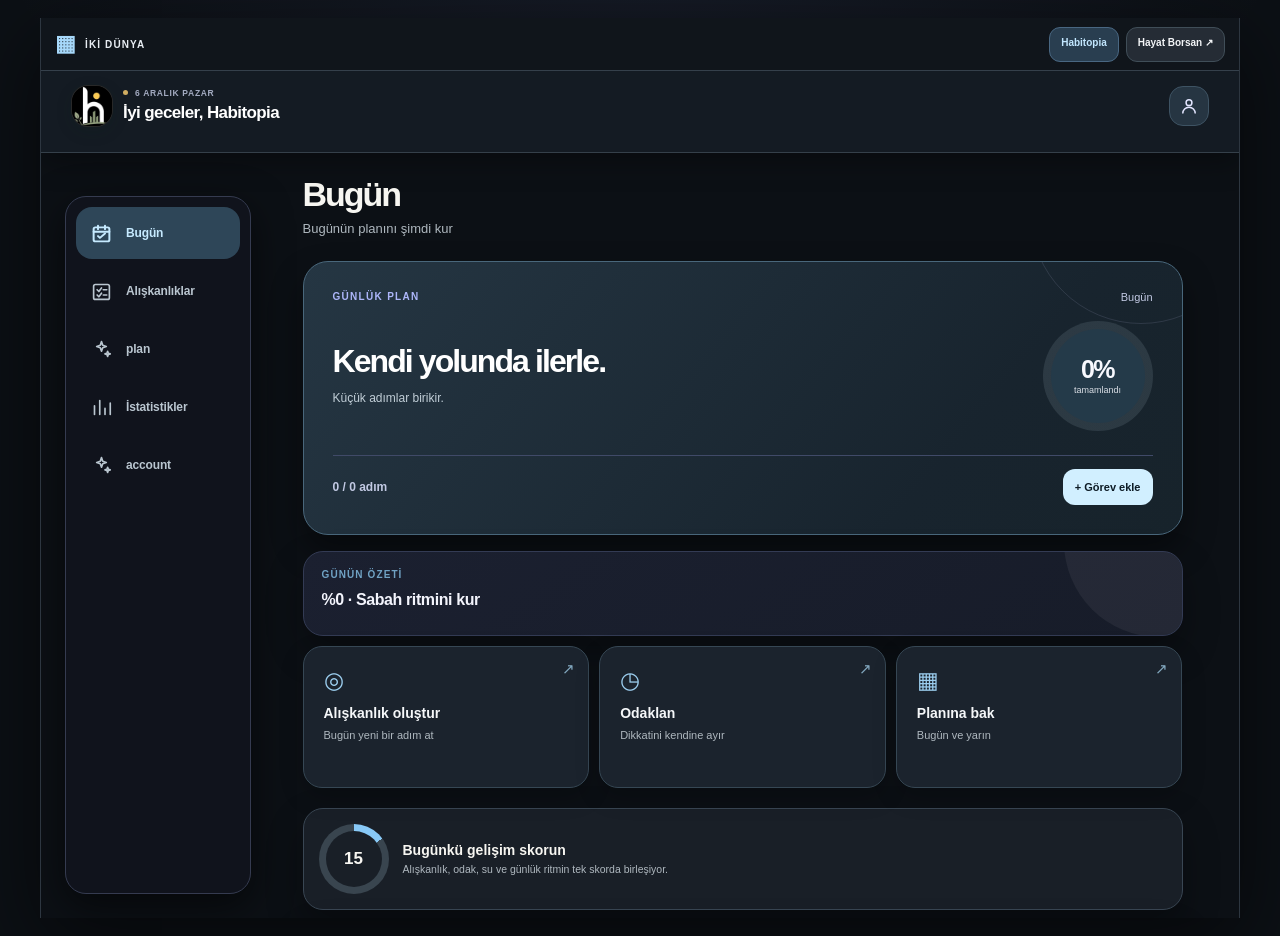
==== habitopia.html @ 35c15510 "Launch Two Worlds with two boxed entry choices, restored market, and redesigned Habitopia" ====
<!DOCTYPE html>
<html lang="tr" class="dark habitopia-midnight">
<head>
  <meta charset="utf-8">
  <meta name="viewport" content="width=device-width,initial-scale=1,maximum-scale=1,viewport-fit=cover">
  <meta name="theme-color" content="#090a0f">
  <meta name="description" content="Habitopia — alışkanlık, odak, su, hedef ve kişisel gelişim takibi.">
  <meta name="color-scheme" content="dark">
  <title>Habitopia</title>
  <link rel="icon" id="appFavicon" type="image/jpeg">
  <link rel="manifest" href="manifest.webmanifest">
  <link rel="apple-touch-icon" href="apple-touch-icon.png">
  <style>
    :root{
      --bg:#eef3ed;--surface:#fff;--surface-2:#f7f9f6;--surface-3:#e6ede4;
      --ink:#183025;--muted:#6d7b72;--line:#d8e2d7;--primary:#31704e;--primary-2:#214e38;
      --primary-soft:#dff0e3;--mint:#e2f7e9;--gold:#e7a83d;--gold-soft:#fff2d6;
      --blue:#4c81a3;--purple:#745e9a;--red:#d94b42;--red-soft:#fde9e7;
      --yellow:#e5b930;--yellow-soft:#fff7d5;--green:#34a853;--green-soft:#e2f5e7;
      --shadow:0 14px 40px rgba(31,67,45,.10);--r:22px;--r-sm:15px;--nav-h:76px;--top-h:142px;
    }
    *{box-sizing:border-box}
    html{height:100%;background:var(--bg);-webkit-text-size-adjust:100%}
    body{margin:0;min-height:100%;background:radial-gradient(circle at 50% -10%,#d9e8d8 0,var(--bg) 43%);color:var(--ink);font-family:Inter,ui-sans-serif,-apple-system,BlinkMacSystemFont,"Segoe UI",sans-serif;display:flex;justify-content:center}
    button,input,select,textarea{font:inherit}button{cursor:pointer;-webkit-tap-highlight-color:transparent}
    button:focus-visible,input:focus-visible,select:focus-visible,textarea:focus-visible{outline:3px solid rgba(49,112,78,.25);outline-offset:2px}
    .app{width:min(100%,500px);height:100dvh;min-height:100vh;background:var(--surface-2);position:relative;display:flex;flex-direction:column;box-shadow:var(--shadow);overflow:hidden}
    .topbar{height:calc(var(--top-h) + env(safe-area-inset-top));flex:0 0 calc(var(--top-h) + env(safe-area-inset-top));padding:calc(14px + env(safe-area-inset-top)) 16px 12px;color:#fff;background:linear-gradient(135deg,#173e2b 0%,#2e6948 58%,#497f5c 100%);position:relative;z-index:20;overflow:hidden;isolation:isolate;box-shadow:0 10px 28px rgba(25,65,43,.16)}
    .topbar:before{content:"";position:absolute;width:230px;height:230px;border-radius:50%;right:-105px;top:-150px;background:radial-gradient(circle,rgba(255,231,166,.18),rgba(255,255,255,.02) 66%,transparent 68%);z-index:-1}
    .topbar:after{content:"";position:absolute;width:180px;height:180px;border:1px solid rgba(255,255,255,.10);border-radius:50%;left:-116px;bottom:-134px;box-shadow:0 0 0 28px rgba(255,255,255,.025),0 0 0 58px rgba(255,255,255,.018);z-index:-1}
    .top-row{display:flex;align-items:center;gap:11px;position:relative;z-index:1}.brand-orb{width:50px;height:50px;border-radius:17px;display:grid;place-items:center;background:#050505;border:1px solid rgba(255,255,255,.28);box-shadow:0 8px 22px rgba(8,28,17,.22),inset 0 0 0 2px rgba(255,255,255,.05);flex:0 0 auto}.brand-orb svg{width:27px;height:27px}.head-copy{min-width:0;flex:1}.eyebrow{display:flex;align-items:center;gap:7px;font-size:9.5px;font-weight:850;color:rgba(255,255,255,.66);letter-spacing:.065em;text-transform:uppercase;white-space:nowrap;overflow:hidden;text-overflow:ellipsis}.date-dot{width:6px;height:6px;border-radius:50%;background:#efc56c;box-shadow:0 0 0 4px rgba(239,197,108,.12);flex:0 0 auto}.greeting{font-size:22px;line-height:1.08;font-weight:900;letter-spacing:-.035em;margin-top:6px;white-space:nowrap;overflow:hidden;text-overflow:ellipsis}.coin{min-width:66px;height:43px;display:grid;grid-template-columns:23px auto;grid-template-rows:auto auto;column-gap:7px;align-items:center;padding:6px 10px 6px 8px;border-radius:15px;background:rgba(255,255,255,.11);border:1px solid rgba(255,255,255,.20);box-shadow:inset 0 1px 0 rgba(255,255,255,.08),0 7px 18px rgba(11,31,20,.12);color:#fff;flex:0 0 auto;backdrop-filter:blur(10px)}.coin-dot{grid-row:1/3;width:23px;height:23px;border-radius:50%;display:grid;place-items:center;background:linear-gradient(145deg,#f4cf76,#d99a2d);border:2px solid rgba(255,229,157,.75);box-shadow:0 4px 10px rgba(50,34,3,.18);color:#5e3d06;font-size:9px;font-weight:950}.coin-value{font-size:12px;font-weight:900;line-height:1;align-self:end;text-align:left}.coin-copy{font-size:7.5px;font-weight:800;line-height:1;text-transform:uppercase;letter-spacing:.05em;color:rgba(255,255,255,.58);align-self:start;text-align:left}.progress-card{position:relative;z-index:1;display:grid;grid-template-columns:minmax(0,1fr) auto;align-items:center;gap:6px 10px;margin-top:12px;padding:10px 11px 9px;border:1px solid rgba(255,255,255,.13);border-radius:15px;background:rgba(7,30,18,.14);box-shadow:inset 0 1px 0 rgba(255,255,255,.045);backdrop-filter:blur(9px)}.level-label{min-width:0;font-size:10px;font-weight:850;color:rgba(255,255,255,.88);white-space:nowrap;overflow:hidden;text-overflow:ellipsis}.level-title{color:rgba(255,255,255,.58)}.xp-value{font-size:9px;font-weight:850;color:#f2cf7f;white-space:nowrap}.xp-track{grid-column:1/-1;height:7px;border-radius:99px;overflow:hidden;background:rgba(0,0,0,.22);box-shadow:inset 0 1px 2px rgba(0,0,0,.13)}.xp-fill{height:100%;width:0;border-radius:inherit;background:linear-gradient(90deg,#e8ac3e 0%,#ffe19a 78%,#fff1c7 100%);box-shadow:0 0 12px rgba(255,218,130,.35);transition:width .42s cubic-bezier(.2,.8,.2,1)}
    .main{flex:1;overflow-y:auto;overflow-x:hidden;padding:16px 15px calc(var(--nav-h) + 24px + env(safe-area-inset-bottom));scroll-behavior:smooth}.view{display:none}.view.active{display:block;animation:viewIn .24s ease}@keyframes viewIn{from{opacity:0;transform:translateY(5px)}to{opacity:1;transform:none}}
    .page-head{display:flex;align-items:flex-start;justify-content:space-between;gap:10px;margin:1px 1px 14px}.page-head h1{font-size:24px;line-height:1.08;margin:0;font-weight:900;letter-spacing:-.035em}.page-head p{font-size:12.5px;line-height:1.45;color:var(--muted);margin:5px 0 0}.icon-btn{width:43px;height:43px;border:1px solid var(--line);border-radius:15px;background:var(--surface);color:var(--ink);display:grid;place-items:center;flex:0 0 auto}.icon-btn svg{width:20px;height:20px}
    .card{background:var(--surface);border:1px solid var(--line);border-radius:var(--r);padding:15px;margin-bottom:12px;box-shadow:0 6px 20px rgba(34,64,45,.045)}.card.flat{box-shadow:none}.card-title{font-size:14.5px;font-weight:850;margin:0}.card-sub{font-size:12px;line-height:1.45;color:var(--muted);margin:4px 0 0}.row{display:flex;align-items:center}.between{justify-content:space-between}.gap{gap:10px}.stack{display:grid;gap:9px}.section-head{display:flex;align-items:center;justify-content:space-between;gap:10px;margin:20px 2px 10px}.section-head h2{font-size:16px;font-weight:900;margin:0}.section-head span{font-size:11px;color:var(--muted)}
    .hero{background:linear-gradient(140deg,#214a35,#3e7957);color:#fff;position:relative;overflow:hidden}.hero:after{content:"";position:absolute;width:150px;height:150px;border-radius:50%;right:-52px;top:-75px;background:rgba(255,255,255,.06)}.hero-kicker{font-size:10.5px;font-weight:850;text-transform:uppercase;letter-spacing:.08em;opacity:.72}.hero-line{font-size:20px;line-height:1.22;font-weight:900;letter-spacing:-.025em;max-width:320px;margin:6px 0 13px}.pill-row{display:flex;gap:7px;flex-wrap:wrap}.pill{font-size:10.5px;font-weight:800;padding:6px 9px;border-radius:999px;background:rgba(255,255,255,.13);border:1px solid rgba(255,255,255,.18)}
    .primary,.secondary,.ghost,.danger{min-height:45px;border:0;border-radius:14px;padding:0 14px;font-weight:850;display:inline-flex;align-items:center;justify-content:center;gap:7px}.primary{background:var(--primary);color:#fff}.secondary{background:var(--primary-soft);color:var(--primary-2)}.ghost{background:var(--surface);color:var(--ink);border:1px solid var(--line)}.danger{background:var(--red-soft);color:#a43e37}.primary:disabled,.secondary:disabled,.ghost:disabled{opacity:.45;cursor:not-allowed}.small-btn{min-height:36px;padding:0 11px;border:0;border-radius:11px;background:var(--primary-soft);color:var(--primary-2);font-size:10.5px;font-weight:850}.text-input,.select-input,textarea{width:100%;min-height:48px;border:1px solid var(--line);border-radius:15px;background:#fbfcfa;color:var(--ink);padding:0 13px}.text-input::placeholder,textarea::placeholder{color:#95a198}textarea{min-height:110px;padding:12px 13px;resize:vertical;line-height:1.5}.field label{display:block;font-size:10.5px;font-weight:850;color:var(--muted);margin:0 0 5px 2px}.field-row{display:grid;grid-template-columns:1fr 1fr;gap:9px}.choice-row{display:flex;gap:7px;flex-wrap:wrap}.choice{height:38px;border:1px solid var(--line);border-radius:12px;background:#fff;color:var(--muted);padding:0 11px;font-size:11px;font-weight:800}.choice.active{border-color:var(--primary);background:var(--primary-soft);color:var(--primary-2)}
    .quick-add{display:flex;gap:8px}.quick-add .primary{width:48px;flex:0 0 48px;padding:0;font-size:23px}.task-list{display:grid;gap:8px}.task{display:flex;align-items:center;gap:10px;padding:11px;background:var(--surface);border:1px solid var(--line);border-radius:17px}.task.done{opacity:.62}.task-check{width:33px;height:33px;border-radius:11px;border:2px solid var(--primary);background:#fff;color:#fff;display:grid;place-items:center;flex:0 0 auto}.task.done .task-check{background:var(--primary)}.task-main{min-width:0;flex:1}.task-title{font-size:13px;font-weight:820;line-height:1.28}.task.done .task-title{text-decoration:line-through}.task-meta{display:flex;gap:5px;flex-wrap:wrap;margin-top:5px}.tiny{font-size:9.5px;font-weight:800;padding:3px 6px;border-radius:999px;background:var(--surface-3);color:var(--muted)}.reward{font-size:9.5px;font-weight:850;color:#9c6717;white-space:nowrap}.more{width:35px;height:35px;border:0;background:transparent;color:var(--muted);font-size:20px;border-radius:11px}
    .water-card{display:grid;grid-template-columns:auto 1fr auto;align-items:center;gap:11px}.water-ring{--pct:0%;width:62px;height:62px;border-radius:50%;display:grid;place-items:center;position:relative;background:conic-gradient(var(--blue) var(--pct),#e8eef1 0)}.water-ring:after{content:"";position:absolute;inset:6px;border-radius:50%;background:var(--surface)}.water-ring strong{position:relative;z-index:1;font-size:11.5px;color:var(--blue)}.water-actions{display:grid;gap:5px}.water-actions button{width:40px;height:40px;border:0;border-radius:13px;background:#e7f1f6;color:var(--blue);font-size:21px;font-weight:800}.water-actions button:disabled{opacity:.4}.lock-note{display:inline-flex;align-items:center;gap:4px;font-size:9.5px;color:var(--muted);margin-top:4px}
    .focus-card{display:flex;align-items:center;gap:11px}.feature-icon{width:43px;height:43px;border-radius:14px;display:grid;place-items:center;background:var(--primary-soft);color:var(--primary-2);flex:0 0 auto}.feature-icon svg{width:21px;height:21px}.focus-card>div:nth-child(2){min-width:0;flex:1}
    .habit-toolbar{display:flex;align-items:center;justify-content:space-between;gap:9px;margin-bottom:10px}.week-nav{display:flex;align-items:center;gap:7px}.week-nav button{width:36px;height:36px;border:1px solid var(--line);background:var(--surface);border-radius:11px;color:var(--ink)}.week-nav strong{font-size:11.5px;min-width:110px;text-align:center}.habit-table{border:1px solid var(--line);border-radius:19px;background:var(--surface);overflow:hidden;box-shadow:0 5px 20px rgba(34,64,45,.04)}.habit-head,.habit-row{display:grid;grid-template-columns:minmax(112px,1.55fr) repeat(7,minmax(30px,.55fr));align-items:center}.habit-head{min-height:51px;background:#eef3ec;border-bottom:1px solid var(--line)}.habit-head div{font-size:9px;color:var(--muted);font-weight:850;text-align:center}.habit-head .habit-label{text-align:left;padding-left:12px}.habit-row{min-height:58px;border-bottom:1px solid var(--line)}.habit-row:last-child{border-bottom:0}.habit-info{min-width:0;padding:8px 7px 8px 11px}.habit-info strong{font-size:11.5px;display:block;white-space:nowrap;overflow:hidden;text-overflow:ellipsis}.habit-info span{display:block;font-size:9px;color:var(--muted);margin-top:3px}.habit-day{width:28px;height:28px;margin:auto;border-radius:9px;border:1px solid var(--line);background:#f7f9f6;color:#a2ada5;display:grid;place-items:center;padding:0}.habit-day.done{background:var(--primary);border-color:var(--primary);color:#fff}.habit-day.today{box-shadow:0 0 0 2px rgba(49,112,78,.17)}.habit-day:disabled{opacity:.35}.habit-day svg{width:14px;height:14px}.habit-score{width:8px;height:8px;border-radius:50%;display:inline-block;margin-right:4px;background:var(--habit-color,#31704e)}
    .challenge-summary{display:grid;grid-template-columns:1fr auto;gap:12px;align-items:center;background:linear-gradient(135deg,#e7f5eb,#fff2e0);border:1px solid #d4e5d7;border-radius:22px;padding:15px;margin-bottom:12px}.challenge-summary strong{display:block;font-size:17px}.challenge-summary p{font-size:11px;color:var(--muted);margin:4px 0 0}.challenge-ring{--pct:0%;width:68px;height:68px;border-radius:50%;background:conic-gradient(var(--primary) var(--pct),#dfe8df 0);display:grid;place-items:center;position:relative}.challenge-ring:after{content:"";position:absolute;inset:7px;background:#fff;border-radius:50%}.challenge-ring b{position:relative;z-index:1;font-size:13px}.challenge-tabs{display:grid;grid-template-columns:repeat(3,1fr);gap:4px;background:#e8ede7;padding:4px;border-radius:14px;margin-bottom:12px}.challenge-tabs button{height:38px;border:0;border-radius:10px;background:transparent;color:var(--muted);font-size:11px;font-weight:850}.challenge-tabs button.active{background:#fff;color:var(--ink);box-shadow:0 3px 10px rgba(34,64,45,.08)}.challenge-grid{display:grid;grid-template-columns:repeat(5,1fr);gap:7px}.challenge-day{aspect-ratio:1/1;border-radius:14px;border:1px solid var(--line);background:#f5f7f4;color:var(--ink);display:flex;flex-direction:column;align-items:center;justify-content:center;gap:2px;padding:2px;position:relative}.challenge-day b{font-size:15px}.challenge-day span{font-size:8.5px;font-weight:800}.challenge-day.done{background:var(--green);border-color:var(--green);color:#fff}.challenge-day.partial{background:var(--yellow);border-color:var(--yellow);color:#463804}.challenge-day.missed{background:var(--red);border-color:var(--red);color:#fff}.challenge-day.today{box-shadow:0 0 0 3px rgba(49,112,78,.18)}.challenge-day.future{opacity:.42}.challenge-legend{display:flex;gap:10px;flex-wrap:wrap;margin:11px 2px 2px}.legend{display:flex;align-items:center;gap:5px;font-size:9.5px;color:var(--muted)}.legend i{width:10px;height:10px;border-radius:4px}.challenge-list{display:grid;gap:8px}.challenge-item{display:flex;align-items:center;gap:10px;background:var(--surface);border:1px solid var(--line);border-radius:17px;padding:11px}.challenge-item.active{border-color:#8cb99a;background:#f3faf4}.challenge-item .feature-icon{width:40px;height:40px}.challenge-copy{min-width:0;flex:1}.challenge-copy strong{font-size:12.5px;display:block;white-space:nowrap;overflow:hidden;text-overflow:ellipsis}.challenge-copy span{font-size:10px;color:var(--muted);display:block;margin-top:3px}
    .tracker-grid{display:grid;grid-template-columns:repeat(2,1fr);gap:9px}.tracker{border:1px solid var(--line);border-radius:19px;background:var(--surface);min-height:128px;padding:13px;text-align:left;color:var(--ink);position:relative;overflow:hidden}.tracker:after{content:"";position:absolute;width:75px;height:75px;border-radius:50%;right:-29px;top:-30px;background:var(--soft,#e8f1e6)}.tracker .feature-icon{width:36px;height:36px;background:var(--soft,#e8f1e6);color:var(--color,var(--primary));position:relative;z-index:1}.tracker strong{font-size:12px;display:block;margin-top:10px}.tracker b{font-size:19px;display:block;letter-spacing:-.03em;margin-top:3px}.tracker span{font-size:10px;line-height:1.35;color:var(--muted);display:block;margin-top:3px}.tracker.water{--soft:#e7f2f8;--color:#4c81a3}.tracker.weight{--soft:#e2f6e9;--color:#25864b}.tracker.focus{--soft:#eee9f8;--color:#745e9a}.tracker.notes{--soft:#fff2d7;--color:#a56d18}
    .stat-grid{display:grid;grid-template-columns:repeat(2,1fr);gap:8px}.stat{background:var(--surface);border:1px solid var(--line);border-radius:17px;padding:12px}.stat span{font-size:10px;color:var(--muted);display:block}.stat strong{font-size:20px;letter-spacing:-.035em;display:block;margin-top:4px}.chart-card{background:var(--surface);border:1px solid var(--line);border-radius:20px;padding:14px;margin-bottom:12px}.chart-head{display:flex;align-items:flex-start;justify-content:space-between;gap:9px}.chart-head strong{font-size:13px}.chart-head span{font-size:10px;color:var(--muted)}.bar-chart{height:128px;display:flex;align-items:flex-end;gap:7px;padding-top:18px}.bar-col{flex:1;text-align:center}.bar-col em{font-size:8.5px;font-style:normal;color:var(--muted);font-weight:800;display:block;margin-bottom:4px}.bar-col i{display:block;height:var(--h,6px);min-height:5px;border-radius:7px 7px 3px 3px;background:linear-gradient(#6da17b,#31704e)}.bar-col span{font-size:8.5px;color:var(--muted);display:block;margin-top:5px}.line-chart{width:100%;height:160px;display:block;margin-top:8px}
    .weight-hero{background:linear-gradient(145deg,#e2f8ea,#f5fff8);border:1px solid #c9e7d3;border-radius:24px;padding:16px;margin-bottom:12px;overflow:hidden}.weight-top{display:flex;justify-content:space-between;gap:9px;align-items:flex-start}.weight-top span{font-size:10.5px;color:var(--muted)}.weight-top strong{font-size:29px;letter-spacing:-.045em;display:block;margin-top:3px}.delta{display:inline-flex;align-items:center;gap:4px;border-radius:999px;padding:6px 9px;font-size:10.5px;font-weight:850;background:var(--green-soft);color:#198340}.delta.up{background:var(--red-soft);color:#b63e37}.weight-history{display:grid;gap:8px}.weight-record{display:flex;align-items:center;gap:10px;background:var(--surface);border:1px solid var(--line);border-radius:16px;padding:10px 12px}.weight-record-main{min-width:0;flex:1}.weight-record-main span{font-size:9.5px;color:var(--muted);display:block}.weight-record-main strong{font-size:16px;display:block;margin-top:2px}.weight-record .more{width:30px;height:30px}
    .badge-grid{display:grid;grid-template-columns:repeat(2,1fr);gap:8px}.badge{min-height:112px;border:1px solid var(--line);border-radius:17px;background:var(--surface);padding:11px}.badge.locked{filter:grayscale(1);opacity:.48}.badge .feature-icon{width:37px;height:37px;background:var(--gold-soft);color:#9b6514}.badge strong{font-size:11.5px;display:block;margin-top:8px}.badge p{font-size:9.5px;color:var(--muted);line-height:1.35;margin:3px 0 0}
    .note-compose{background:linear-gradient(145deg,#fffaf0,#fff);border:1px solid #eeddbb;border-radius:20px;padding:13px;margin-bottom:11px}.note-grid{display:grid;gap:8px}.note{border:1px solid var(--line);border-left:5px solid var(--note);border-radius:16px;background:var(--surface);padding:12px}.note-head{display:flex;justify-content:space-between;gap:8px}.note strong{font-size:12.5px}.note p{font-size:11.5px;line-height:1.5;white-space:pre-wrap;overflow-wrap:anywhere}.note-actions{display:flex;gap:4px}.note-actions button{border:0;background:transparent;color:var(--muted);font-size:9.5px;font-weight:800}.note-colors{display:flex;gap:5px}.note-color{width:27px;height:27px;border:2px solid transparent;border-radius:9px;background:var(--note)}.note-color.active{border-color:var(--ink);box-shadow:0 0 0 2px #fff inset}.note{cursor:pointer;transition:transform .15s,box-shadow .15s}.note:active{transform:scale(.992)}.note-preview{display:-webkit-box;-webkit-line-clamp:3;-webkit-box-orient:vertical;overflow:hidden}.note-detail-sheet{min-height:86%;max-height:96%}.note-detail-hero{border-radius:22px;padding:17px;margin-bottom:12px;background:linear-gradient(145deg,#fffaf0,#fff);border:1px solid #ead8b5}.note-detail-title{font-size:23px;font-weight:900;line-height:1.18;letter-spacing:-.025em;margin:0}.note-detail-meta{font-size:10px;color:var(--muted);margin-top:7px}.note-detail-body{font-size:16px;line-height:1.72;white-space:pre-wrap;overflow-wrap:anywhere;padding:8px 2px 18px}.note-detail-actions{display:grid;grid-template-columns:1fr 1fr;gap:8px;position:sticky;bottom:0;background:var(--surface-2);padding-top:10px}.focus-setup{display:grid;gap:12px}.focus-presets{display:grid;grid-template-columns:repeat(4,1fr);gap:7px}.focus-preset{min-height:42px;border:1px solid var(--line);border-radius:13px;background:var(--surface);font-weight:850;color:var(--ink)}.focus-preset.active{background:var(--primary-soft);border-color:var(--primary);color:var(--primary-2)}.focus-history{display:grid;gap:7px;margin-top:11px}.focus-history-item{display:flex;align-items:center;gap:10px;padding:10px 11px;border:1px solid var(--line);border-radius:15px;background:var(--surface)}.focus-history-item .feature-icon{width:35px;height:35px}.focus-history-main{min-width:0;flex:1}.focus-history-main strong{font-size:12px;display:block}.focus-history-main span{font-size:9.5px;color:var(--muted);display:block;margin-top:2px}.focus-history-item b{font-size:12px;color:var(--purple)}.point-tip{position:absolute;z-index:125;transform:translate(-50%,calc(-100% - 12px));padding:7px 10px;border-radius:11px;background:#1f3528;color:#fff;font-size:11px;font-weight:850;box-shadow:0 8px 22px rgba(17,35,24,.26);pointer-events:none;opacity:0;transition:.16s}.point-tip.show{opacity:1}.point-tip:after{content:"";position:absolute;left:50%;bottom:-5px;width:10px;height:10px;background:#1f3528;transform:translateX(-50%) rotate(45deg)}.weight-hit{cursor:pointer;fill:transparent;stroke:transparent}.weight-dot{pointer-events:none}
    .settings-list{display:grid;gap:1px;border:1px solid var(--line);border-radius:18px;overflow:hidden;background:var(--line)}.setting{min-height:57px;background:var(--surface);display:flex;align-items:center;gap:10px;padding:9px 12px}.setting-copy{min-width:0;flex:1}.setting-copy strong{font-size:12px}.setting-copy span{font-size:10px;color:var(--muted);display:block;margin-top:2px}.switch{width:47px;height:29px;border:0;border-radius:999px;background:#cbd6ca;padding:3px}.switch i{display:block;width:23px;height:23px;border-radius:50%;background:#fff;box-shadow:0 2px 6px rgba(0,0,0,.16);transition:.2s}.switch.on{background:var(--primary)}.switch.on i{transform:translateX(18px)}
    .nav{height:calc(var(--nav-h) + env(safe-area-inset-bottom));position:absolute;z-index:30;left:0;right:0;bottom:0;padding:8px 8px calc(8px + env(safe-area-inset-bottom));display:grid;grid-template-columns:repeat(4,1fr);background:rgba(255,255,255,.95);border-top:1px solid var(--line);backdrop-filter:blur(16px)}.nav-btn{border:0;border-radius:14px;background:transparent;color:#7b8a80;display:flex;flex-direction:column;align-items:center;justify-content:center;gap:4px;font-size:9.5px;font-weight:800}.nav-btn svg{width:21px;height:21px}.nav-btn.active{background:var(--primary-soft);color:var(--primary-2)}
    .sheet-backdrop,.dialog-backdrop,.onboarding{position:absolute;inset:0;z-index:70;background:rgba(18,34,24,.47);display:none;align-items:flex-end}.sheet-backdrop.open,.dialog-backdrop.open{display:flex;animation:fade .18s ease}@keyframes fade{from{opacity:0}to{opacity:1}}.sheet{width:100%;max-height:89%;overflow-y:auto;background:var(--surface-2);border-radius:27px 27px 0 0;padding:8px 15px calc(22px + env(safe-area-inset-bottom));animation:sheetUp .25s ease}@keyframes sheetUp{from{opacity:0;transform:translateY(28px)}to{opacity:1;transform:none}}.handle{width:43px;height:5px;border-radius:99px;background:#cbd3c9;margin:2px auto 14px}.sheet-head{display:flex;align-items:center;justify-content:space-between;gap:10px;margin-bottom:13px}.sheet-head h2{font-size:18px;margin:0}.close{width:41px;height:41px;border:0;border-radius:14px;background:#e8eee6;color:var(--ink);font-size:21px}.dialog-backdrop{align-items:center;padding:17px}.dialog{width:100%;background:var(--surface);border-radius:24px;padding:18px;box-shadow:var(--shadow)}.dialog h2{font-size:18px;margin:0 0 5px}.dialog p{font-size:12px;color:var(--muted);line-height:1.45;margin:0 0 14px}.dialog-actions{display:grid;grid-template-columns:1fr 1fr;gap:8px}.dialog-actions.one{grid-template-columns:1fr}
    .timer{text-align:center}.timer-ring{--pct:0%;width:190px;height:190px;border-radius:50%;margin:17px auto;background:conic-gradient(var(--primary) var(--pct),#e3ebe2 0);display:grid;place-items:center;position:relative}.timer-ring:after{content:"";position:absolute;inset:10px;border-radius:50%;background:var(--surface)}.timer-value{position:relative;z-index:1;font-size:39px;font-weight:900;letter-spacing:-.05em}.timer-label{position:relative;z-index:1;font-size:10.5px;color:var(--muted);margin-top:2px}.timer-actions{display:grid;grid-template-columns:1fr 1fr;gap:8px}.timer-actions .background{grid-column:1/-1}.focus-float{position:absolute;z-index:45;left:14px;right:14px;bottom:calc(var(--nav-h) + 11px + env(safe-area-inset-bottom));display:none;align-items:center;gap:9px;padding:10px 12px;border:0;border-radius:16px;background:#203b2b;color:#fff;box-shadow:0 12px 26px rgba(26,54,37,.28)}.focus-float.show{display:flex}.focus-float span{font-size:11px;opacity:.8}.focus-float strong{margin-left:auto;font-size:14px}
    .toast{position:absolute;z-index:100;left:15px;right:15px;bottom:calc(var(--nav-h) + 15px + env(safe-area-inset-bottom));padding:12px 13px;border-radius:15px;background:#20372a;color:#fff;font-size:12px;font-weight:750;box-shadow:0 13px 28px rgba(18,35,24,.25);transform:translateY(22px);opacity:0;pointer-events:none;transition:.22s}.toast.show{opacity:1;transform:none}.toast.good{background:#276342}.toast.bad{background:#963f39}.celebrate{position:absolute;inset:0;pointer-events:none;z-index:90;overflow:hidden}.confetti{position:absolute;width:8px;height:12px;border-radius:3px;top:15%;animation:confetti 1.2s ease-out forwards}@keyframes confetti{to{transform:translate(var(--x),560px) rotate(700deg);opacity:0}}
    .brand-orb{position:relative;overflow:hidden;background:#050505}.brand-orb img{position:absolute;width:126px;max-width:none;height:auto;left:50%;top:-80px;transform:translateX(-50%)}
    .onboarding{--ink:#183025;--muted:#6d7b72;--line:#d8e2d7;--primary:#31704e;--primary-2:#214e38;display:flex;align-items:stretch;background:#f4f6f1;color:var(--ink);z-index:110}.onboarding.hidden{display:none}.ob-step{display:none;width:100%;height:100%;overflow-y:auto;padding:calc(20px + env(safe-area-inset-top)) 20px calc(20px + env(safe-area-inset-bottom));flex-direction:column;position:relative}.ob-step.active{display:flex;animation:obIn .48s cubic-bezier(.22,.8,.24,1)}@keyframes obIn{from{opacity:0;transform:translateX(26px) scale(.985)}to{opacity:1;transform:none}}.ob-step[data-ob="0"]{padding:0;background:#030403;color:#fff;overflow:hidden}.ob-brand-stage{position:absolute;inset:0;background:#030403 center/cover no-repeat;transform:scale(1.035);animation:brandReveal 1.2s cubic-bezier(.22,.8,.24,1) both}.ob-brand-stage:after{content:"";position:absolute;inset:0;background:linear-gradient(180deg,rgba(0,0,0,.04) 35%,rgba(0,0,0,.2) 61%,#030403 91%)}@keyframes brandReveal{from{opacity:0;transform:scale(1.13)}to{opacity:1;transform:scale(1.035)}}.ob-welcome{position:relative;z-index:2;min-height:100%;display:flex;flex-direction:column;padding:calc(34px + env(safe-area-inset-top)) 20px calc(22px + env(safe-area-inset-bottom))}.ob-language{display:flex;align-self:flex-end;padding:4px;border:1px solid rgba(255,255,255,.16);background:rgba(255,255,255,.07);backdrop-filter:blur(12px);border-radius:14px}.language-card{min-height:35px;border:0;background:transparent;border-radius:10px;padding:0 11px;color:rgba(255,255,255,.66);font-size:11px;font-weight:850}.language-card.active{background:#fff;color:#111}.ob-welcome-copy{margin-top:auto}.ob-welcome-copy .ob-kicker{color:#f0bd52}.ob-welcome-copy h1{font-size:34px;max-width:360px}.ob-welcome-copy p{color:rgba(255,255,255,.7);max-width:370px}.ob-primary{width:100%;min-height:56px;border:0;border-radius:18px;background:linear-gradient(135deg,#d9ae4e,#f3cb68);color:#171408;font-weight:900;box-shadow:0 16px 32px rgba(216,171,68,.18);display:flex;align-items:center;justify-content:center;gap:9px;transition:transform .18s,filter .18s}.ob-primary:active{transform:scale(.985)}.ob-primary:disabled{opacity:.42;box-shadow:none}.ob-question-top{display:flex;align-items:center;gap:12px;margin-bottom:25px}.ob-back{width:42px;height:42px;border:1px solid var(--line);border-radius:14px;background:#fff;color:var(--ink);display:grid;place-items:center;font-size:21px}.ob-progress-wrap{flex:1}.ob-step-count{display:flex;justify-content:space-between;font-size:10px;font-weight:850;color:var(--muted);margin-bottom:7px}.ob-progress{height:5px;border-radius:99px;background:#dde5dc;overflow:hidden}.ob-progress i{display:block;height:100%;border-radius:inherit;background:linear-gradient(90deg,#2b6044,#78a781);animation:progressIn .7s cubic-bezier(.22,.8,.24,1) both}@keyframes progressIn{from{width:0}}.ob-kicker{font-size:10px;font-weight:900;letter-spacing:.13em;text-transform:uppercase;color:var(--primary);margin-bottom:10px}.ob-step h1{font-size:31px;line-height:1.06;letter-spacing:-.045em;margin:0;max-width:410px}.ob-step>p,.ob-welcome-copy p{font-size:13.5px;line-height:1.58;color:var(--muted);margin:11px 0 20px}.ob-panel{background:rgba(255,255,255,.86);border:1px solid #dce5db;border-radius:25px;padding:16px;box-shadow:0 16px 40px rgba(37,65,45,.08)}.ob-panel .field label{font-size:10px;letter-spacing:.04em;text-transform:uppercase}.ob-panel .text-input,.ob-panel .select-input{min-height:56px;border-radius:17px;font-size:15px;background:#fff;color:var(--ink)}.ob-bottom{margin-top:auto;padding-top:18px}.ob-actions{display:grid;grid-template-columns:auto 1fr;gap:9px}.ob-actions .ob-primary{min-height:52px}.goal-cards{display:grid;grid-template-columns:1fr 1fr;gap:10px}.goal-card,.time-card{position:relative;min-height:104px;border:1px solid #dbe4da;background:#fff;border-radius:20px;text-align:left;padding:14px;color:var(--ink);transition:transform .2s,border-color .2s,box-shadow .2s,background .2s}.goal-card:active,.time-card:active{transform:scale(.98)}.goal-card.active,.time-card.active{border-color:#4d8663;background:#eef8f0;box-shadow:0 0 0 2px rgba(49,112,78,.12)}.goal-card strong,.time-card strong{display:block;font-size:13px}.goal-card span,.time-card span{display:block;font-size:10px;color:var(--muted);margin-top:5px;line-height:1.35}.goal-card b,.time-card b{width:31px;height:31px;border-radius:11px;background:#edf2ec;display:grid;place-items:center;margin-bottom:10px;color:var(--primary);font-size:13px}.goal-card.active b,.time-card.active b{background:var(--primary);color:#fff}.time-cards{display:grid;grid-template-columns:1fr 1fr;gap:10px}.time-card{min-height:112px}.time-card strong{font-size:19px}.choice-animate{opacity:0;animation:choiceIn .42s cubic-bezier(.22,.8,.24,1) forwards}.choice-animate:nth-child(1){animation-delay:.08s}.choice-animate:nth-child(2){animation-delay:.14s}.choice-animate:nth-child(3){animation-delay:.2s}.choice-animate:nth-child(4){animation-delay:.26s}@keyframes choiceIn{from{opacity:0;transform:translateY(13px)}to{opacity:1;transform:none}}.habit-suggestions{display:flex;gap:7px;flex-wrap:wrap;margin-top:10px}.suggestion-chip{min-height:35px;border:1px solid #d9e3d8;border-radius:999px;background:#fff;color:var(--muted);padding:0 12px;font-size:10.5px;font-weight:800}.suggestion-chip:active{transform:scale(.97)}.ob-summary{display:grid;grid-template-columns:1fr 1fr;gap:9px;margin-top:10px}.ob-mini{border:1px solid #dce5db;border-radius:18px;background:#f7faf6;padding:12px}.ob-mini span{font-size:9px;color:var(--muted);display:block}.ob-mini strong{font-size:12px;display:block;margin-top:4px}.empty{border:1px dashed #b8c9b7;background:rgba(255,255,255,.55);border-radius:18px;padding:23px 15px;text-align:center}.empty strong{font-size:13px;display:block}.empty p{font-size:11px;line-height:1.45;color:var(--muted);margin:5px auto 0;max-width:270px}
    .dark{--bg:#17231b;--surface:#233128;--surface-2:#1b281f;--surface-3:#2e3c32;--ink:#eef5ee;--muted:#a7b5a9;--line:#35463a;--primary:#79ad87;--primary-2:#c0dfc5;--primary-soft:#304d39;--mint:#294336;--gold-soft:#493a21;--red-soft:#4b2b2a;--green-soft:#294735}.dark body{background:#17231b}.dark .text-input,.dark .select-input,.dark textarea,.dark .choice{background:#26352b;color:var(--ink)}.dark .nav{background:rgba(35,49,40,.95)}.dark .dialog{background:var(--surface)}.dark .water-ring:after,.dark .timer-ring:after,.dark .challenge-ring:after{background:var(--surface)}.dark .habit-head{background:#2a3930}.dark .habit-day{background:#2b3930}.dark .weight-hero{background:linear-gradient(145deg,#254333,#21372b)}.dark .challenge-summary{background:linear-gradient(135deg,#284536,#3c3528)}

    .coin{border:1px solid rgba(255,255,255,.22);color:#fff;cursor:pointer}.coin:active{transform:scale(.97)}
    .reward-balance{display:flex;align-items:center;justify-content:space-between;gap:12px;background:linear-gradient(140deg,#fff4d8,#fff);border:1px solid #ead49b;border-radius:22px;padding:15px;margin-bottom:12px}.reward-balance strong{font-size:26px;display:block;color:#8b5c0f}.reward-balance span{font-size:10.5px;color:var(--muted)}.reward-balance .point-orb{width:48px;height:48px;border-radius:16px;background:var(--gold);display:grid;place-items:center;font-weight:950;color:#67440a;border:3px solid #ffdb86}
    .reward-shop-grid{display:grid;gap:9px}.reward-item{display:grid;grid-template-columns:auto 1fr auto;gap:11px;align-items:center;background:var(--surface);border:1px solid var(--line);border-radius:18px;padding:12px}.reward-item.unlocked{background:var(--primary-soft);border-color:rgba(49,112,78,.28)}.reward-item .reward-icon{width:43px;height:43px;border-radius:14px;display:grid;place-items:center;background:var(--surface-3);font-size:20px}.reward-item strong{font-size:12.5px;display:block}.reward-item p{font-size:10px;line-height:1.4;color:var(--muted);margin:3px 0 0}.reward-price{min-width:74px;min-height:38px;border:0;border-radius:12px;background:var(--gold-soft);color:#8b5c0f;font-size:10.5px;font-weight:900;padding:0 9px}.reward-price:disabled{opacity:.55}.reward-item.unlocked .reward-price{background:var(--surface);color:var(--primary-2)}
    .boost-count{display:inline-flex;align-items:center;gap:5px;padding:5px 8px;border-radius:999px;background:var(--primary-soft);color:var(--primary-2);font-size:9.5px;font-weight:850;margin-top:6px}
    .shop-section{margin:18px 0 10px}.shop-section:first-child{margin-top:0}.shop-section-head{display:flex;align-items:center;justify-content:space-between;gap:10px;margin:0 2px 8px}.shop-section-head strong{font-size:13px}.shop-section-head span{font-size:9.5px;color:var(--muted);text-align:right}.shop-summary{display:grid;grid-template-columns:repeat(3,1fr);gap:7px;margin:0 0 12px}.shop-mini{border:1px solid var(--line);border-radius:15px;background:var(--surface);padding:10px;text-align:center}.shop-mini span{display:block;font-size:8.5px;color:var(--muted)}.shop-mini strong{display:block;font-size:15px;margin-top:3px}.reward-tag{display:inline-flex;margin-top:6px;padding:4px 7px;border-radius:999px;background:var(--surface-3);color:var(--muted);font-size:8.5px;font-weight:850}.reward-item.premium{background:linear-gradient(145deg,#fff8e8,var(--surface));border-color:#ead8a7}.collection-progress{height:8px;border-radius:99px;background:var(--surface-3);overflow:hidden;margin:-2px 0 12px}.collection-progress i{display:block;height:100%;border-radius:inherit;background:linear-gradient(90deg,var(--gold),#f4cf73)}
    .theme-ocean{--bg:#edf4f7;--surface-2:#f7fbfc;--surface-3:#e3edf1;--ink:#183039;--muted:#687b83;--line:#d3e2e8;--primary:#3b7285;--primary-2:#244f60;--primary-soft:#dcecf1}.theme-ocean .topbar{background:linear-gradient(145deg,#4a8294,#244f60)}
    .theme-plum{--bg:#f2eef5;--surface-2:#fbf9fc;--surface-3:#ebe3ef;--ink:#302437;--muted:#7b6b81;--line:#e1d5e5;--primary:#745b82;--primary-2:#513d5d;--primary-soft:#eee2f1}.theme-plum .topbar{background:linear-gradient(145deg,#866a94,#513d5d)}
    .theme-sunset{--bg:#f7f0e8;--surface-2:#fffaf5;--surface-3:#f1e5d8;--ink:#3a2b24;--muted:#856f63;--line:#e8d8ca;--primary:#a86443;--primary-2:#74432f;--primary-soft:#f5dfd2}.theme-sunset .topbar{background:linear-gradient(145deg,#b87553,#74432f)}
    @media(min-width:501px){body{padding:18px}.app{height:calc(100dvh - 36px);min-height:calc(100vh - 36px);border-radius:30px}.sheet-backdrop,.dialog-backdrop,.onboarding{border-radius:30px;overflow:hidden}}
    @media(max-width:370px){:root{--top-h:138px}.topbar{padding-left:12px;padding-right:12px}.brand-orb{width:46px;height:46px;border-radius:15px}.brand-orb img{width:116px;top:-74px}.greeting{font-size:19px}.coin{min-width:61px;padding-right:8px}.main{padding-left:11px;padding-right:11px}.habit-head,.habit-row{grid-template-columns:minmax(100px,1.45fr) repeat(7,minmax(27px,.5fr))}.habit-day{width:25px;height:25px}.challenge-grid{gap:5px}.page-head h1{font-size:22px}.hero-line{font-size:18px}}
    @media(prefers-reduced-motion:reduce){*,*:before,*:after{animation-duration:.001ms!important;animation-iteration-count:1!important;scroll-behavior:auto!important;transition-duration:.001ms!important}}.reduce-motion *,.reduce-motion *:before,.reduce-motion *:after{animation-duration:.001ms!important;animation-iteration-count:1!important;scroll-behavior:auto!important;transition-duration:.001ms!important}

    /* Habitopia v8 additions */
    .tracker.mood{--soft:#fff0e8;--color:#c86f42}.tracker.report{--soft:#eaf0ff;--color:#566fb0}
    .mood-grid{display:grid;grid-template-columns:repeat(5,1fr);gap:8px;margin:12px 0}.mood-option{min-height:76px;border:1px solid var(--line);border-radius:18px;background:var(--surface);display:flex;flex-direction:column;align-items:center;justify-content:center;gap:6px;color:var(--ink);font-weight:850}.mood-option span:first-child{font-size:27px}.mood-option small{font-size:9px;color:var(--muted)}.mood-option.active{border-color:var(--primary);background:var(--primary-soft);box-shadow:0 0 0 2px rgba(49,112,78,.10)}
    .mood-history{display:grid;grid-template-columns:repeat(7,1fr);gap:6px}.mood-day{text-align:center;padding:9px 3px;border:1px solid var(--line);border-radius:14px;background:var(--surface)}.mood-day b{display:block;font-size:21px}.mood-day span{font-size:8.5px;color:var(--muted)}
    .goal-progress{height:10px;border-radius:99px;background:var(--surface-3);overflow:hidden;margin-top:10px}.goal-progress i{height:100%;display:block;border-radius:inherit;background:linear-gradient(90deg,#65a978,#31704e)}
    .weight-goal-row{display:grid;grid-template-columns:repeat(3,1fr);gap:7px;margin-top:12px}.weight-goal-mini{padding:10px;border:1px solid var(--line);border-radius:15px;background:rgba(255,255,255,.65)}.weight-goal-mini span{font-size:9px;color:var(--muted);display:block}.weight-goal-mini strong{font-size:14px;display:block;margin-top:3px}
    .report-score{font-size:42px;font-weight:950;letter-spacing:-.06em}.report-bars{display:grid;gap:10px;margin-top:12px}.report-bar-head{display:flex;justify-content:space-between;font-size:10px;font-weight:800;margin-bottom:5px}.report-track{height:9px;border-radius:99px;background:var(--surface-3);overflow:hidden}.report-track i{display:block;height:100%;border-radius:inherit;background:linear-gradient(90deg,#78a781,#31704e)}
    .level-title{font-size:9px;opacity:.72;font-weight:800;margin-left:5px}.today-score{font-weight:900}
  

    /* Habitopia v1.1 Growth System */
    .growth-board{display:grid;gap:10px;margin:12px 0 4px}.growth-score-card{display:grid;grid-template-columns:auto 1fr auto;align-items:center;gap:12px;padding:15px;border:1px solid #d7e5d8;border-radius:22px;background:linear-gradient(145deg,#edf8ef,#fff);box-shadow:0 7px 22px rgba(34,64,45,.05)}.growth-score-ring{--pct:0%;width:66px;height:66px;border-radius:50%;display:grid;place-items:center;position:relative;background:conic-gradient(var(--primary) var(--pct),var(--surface-3) 0)}.growth-score-ring:after{content:"";position:absolute;inset:7px;border-radius:50%;background:var(--surface)}.growth-score-ring b{position:relative;z-index:1;font-size:16px}.growth-score-copy strong{display:block;font-size:13px}.growth-score-copy span{display:block;font-size:10px;color:var(--muted);margin-top:4px}.growth-score-trend{font-size:10px;font-weight:900;padding:6px 8px;border-radius:999px;background:var(--primary-soft);color:var(--primary-2)}
    .daily-plan{border:1px solid var(--line);border-radius:21px;background:var(--surface);overflow:hidden}.daily-plan-head{padding:14px 14px 10px;display:flex;align-items:flex-start;justify-content:space-between;gap:10px}.daily-plan-head strong{font-size:14px}.daily-plan-head span{font-size:10px;color:var(--muted);display:block;margin-top:3px}.plan-progress{height:7px;background:var(--surface-3);margin:0 14px 10px;border-radius:99px;overflow:hidden}.plan-progress i{display:block;height:100%;background:var(--primary);border-radius:inherit}.plan-item{display:flex;gap:10px;align-items:center;padding:10px 14px;border-top:1px solid var(--line)}.plan-status{width:30px;height:30px;border-radius:10px;display:grid;place-items:center;background:var(--surface-3);color:var(--muted);flex:0 0 auto}.plan-item.done .plan-status{background:var(--primary);color:white}.plan-item-main{min-width:0;flex:1}.plan-item-main strong{font-size:11.5px;display:block}.plan-item-main span{font-size:9.5px;color:var(--muted);display:block;margin-top:2px}.plan-item b{font-size:9px;color:var(--primary-2);white-space:nowrap}
    .growth-actions{display:grid;grid-template-columns:repeat(2,1fr);gap:8px;margin-top:10px}.growth-action{min-height:80px;text-align:left;border:1px solid var(--line);border-radius:18px;background:var(--surface);padding:12px;color:var(--ink)}.growth-action b{font-size:19px;display:block}.growth-action strong{font-size:11.5px;display:block;margin-top:7px}.growth-action span{font-size:9px;color:var(--muted);display:block;margin-top:2px}
    .routine-tabs{display:grid;grid-template-columns:1fr 1fr;gap:5px;background:var(--surface-3);border-radius:14px;padding:4px;margin-bottom:10px}.routine-tabs button{height:38px;border:0;border-radius:10px;background:transparent;color:var(--muted);font-weight:850}.routine-tabs button.active{background:var(--surface);color:var(--ink);box-shadow:0 3px 10px rgba(0,0,0,.06)}.routine-list{display:grid;gap:8px}.routine-item{display:flex;align-items:center;gap:10px;border:1px solid var(--line);border-radius:16px;background:var(--surface);padding:11px}.routine-check{width:34px;height:34px;border:2px solid var(--primary);border-radius:11px;background:transparent;color:transparent}.routine-item.done .routine-check{background:var(--primary);color:#fff}.routine-item strong{font-size:12px;flex:1}.routine-summary{padding:12px;border-radius:17px;background:var(--primary-soft);margin-bottom:10px}.routine-summary strong{font-size:15px}.routine-summary span{font-size:10px;color:var(--muted);display:block;margin-top:3px}
    .calendar-toolbar{display:flex;align-items:center;justify-content:space-between;gap:8px;margin-bottom:10px}.calendar-toolbar button{width:39px;height:39px;border:1px solid var(--line);border-radius:12px;background:var(--surface)}.calendar-toolbar strong{font-size:13px}.calendar-grid{display:grid;grid-template-columns:repeat(7,1fr);gap:5px}.calendar-dow{text-align:center;font-size:8px;color:var(--muted);font-weight:850;padding:5px 0}.calendar-day{aspect-ratio:1/1;border:1px solid var(--line);border-radius:12px;background:var(--surface);display:flex;align-items:center;justify-content:center;position:relative;font-size:10px;font-weight:850;color:var(--ink)}.calendar-day.muted{opacity:.25}.calendar-day.selected{box-shadow:0 0 0 2px var(--primary);border-color:var(--primary)}.calendar-day.today{background:var(--primary-soft)}.calendar-dot{position:absolute;bottom:5px;width:5px;height:5px;border-radius:50%;background:var(--primary)}.day-detail{margin-top:12px;border:1px solid var(--line);border-radius:18px;padding:13px;background:var(--surface)}.day-detail h3{font-size:14px;margin:0 0 8px}.day-detail-grid{display:grid;grid-template-columns:repeat(2,1fr);gap:7px}.day-detail-mini{padding:9px;border-radius:13px;background:var(--surface-3)}.day-detail-mini span{font-size:8.5px;color:var(--muted);display:block}.day-detail-mini strong{font-size:12px;display:block;margin-top:3px}
    .journal-prompts{display:grid;gap:10px}.journal-prompt label{font-size:10px;font-weight:850;color:var(--muted);display:block;margin:0 0 5px 2px}.journal-prompt textarea{min-height:92px}.journal-history{display:grid;gap:8px;margin-top:12px}.journal-card{border:1px solid var(--line);border-radius:16px;background:var(--surface);padding:11px}.journal-card strong{font-size:11.5px}.journal-card p{font-size:10px;color:var(--muted);line-height:1.45;margin:5px 0 0;display:-webkit-box;-webkit-line-clamp:2;-webkit-box-orient:vertical;overflow:hidden}
    .weekly-goals{display:grid;gap:8px}.weekly-goal{padding:11px;border:1px solid var(--line);border-radius:16px;background:var(--surface)}.weekly-goal-top{display:flex;justify-content:space-between;gap:9px}.weekly-goal-top strong{font-size:11.5px}.weekly-goal-top span{font-size:10px;color:var(--muted)}.weekly-goal .goal-progress{margin-top:8px}.weekly-goal.done{border-color:#94c4a2;background:#f2faf4}.review-score{font-size:40px;font-weight:950;letter-spacing:-.06em}.review-card{padding:14px;border-radius:20px;background:linear-gradient(145deg,var(--primary-soft),var(--surface));border:1px solid var(--line);margin-bottom:10px}.review-card p{font-size:11px;color:var(--muted);line-height:1.5;margin:5px 0 0}.review-fields{display:grid;gap:10px}.hub-section{margin-top:18px}.hub-section .growth-actions{margin-top:0}
    .dark .growth-score-card{background:linear-gradient(145deg,#284536,var(--surface))}.dark .weekly-goal.done{background:#294536}

  
    /* Habitopia v1.2 - detailed habits + mood analytics */
    .habit-overview{display:grid;grid-template-columns:repeat(3,1fr);gap:8px;margin:0 0 12px}.habit-overview .mini{border:1px solid var(--line);border-radius:17px;background:var(--surface);padding:11px}.habit-overview .mini span{font-size:9px;color:var(--muted);display:block}.habit-overview .mini strong{font-size:18px;display:block;margin-top:3px;letter-spacing:-.03em}.habit-table-wrap{overflow-x:auto;border:1px solid var(--line);border-radius:19px;background:var(--surface);box-shadow:0 5px 20px rgba(34,64,45,.04);scrollbar-width:thin}.habit-table{border:0;border-radius:0;box-shadow:none;min-width:710px}.habit-head,.habit-row{grid-template-columns:minmax(160px,1.8fr) repeat(7,48px) 58px 66px}.habit-head{position:sticky;top:0;z-index:2}.habit-head .habit-extra{font-size:8.5px}.habit-info{cursor:pointer}.habit-info span{white-space:nowrap;overflow:hidden;text-overflow:ellipsis}.habit-day.value{font-size:9px;font-weight:900;line-height:1.05;padding:3px;width:38px;height:34px}.habit-day.value.done{background:var(--primary-soft);border-color:var(--primary);color:var(--primary-2)}.habit-day.value.partial{background:var(--yellow-soft);border-color:#e5b930;color:#7a6110}.habit-metric{text-align:center;font-size:10px;font-weight:850;color:var(--muted)}.habit-streak{color:#c8751b}.habit-total{color:var(--ink)}.habit-help{display:flex;gap:12px;flex-wrap:wrap;margin:9px 2px 0;font-size:9px;color:var(--muted)}.habit-help span{display:flex;align-items:center;gap:4px}.habit-help i{width:9px;height:9px;border-radius:50%;display:inline-block}.habit-detail-grid{display:grid;grid-template-columns:repeat(2,1fr);gap:8px;margin-top:11px}.habit-detail-mini{border:1px solid var(--line);border-radius:15px;background:var(--surface-2);padding:10px}.habit-detail-mini span{font-size:9px;color:var(--muted);display:block}.habit-detail-mini strong{font-size:16px;display:block;margin-top:4px}.habit-month-grid{display:grid;grid-template-columns:repeat(7,1fr);gap:5px;margin-top:10px}.habit-month-cell{aspect-ratio:1/1;border-radius:8px;background:var(--surface-3);display:grid;place-items:center;font-size:8px;color:var(--muted)}.habit-month-cell.done{background:var(--primary);color:#fff}.habit-month-cell.partial{background:var(--yellow-soft);color:#725a0c}.habit-month-cell.off{opacity:.28}.habit-form-quantity{display:none}.habit-form-quantity.show{display:grid}.habit-type-hint{font-size:10px;color:var(--muted);line-height:1.45;margin-top:5px}
    .mood-chart-card{border:1px solid var(--line);border-radius:21px;background:var(--surface);padding:14px;margin-bottom:12px}.mood-chart-head{display:flex;align-items:flex-start;justify-content:space-between;gap:10px}.mood-chart-head strong{font-size:14px}.mood-chart-head span{display:block;font-size:10px;color:var(--muted);margin-top:3px}.mood-chart-wrap{display:grid;grid-template-columns:30px 1fr;gap:5px;margin-top:12px}.mood-axis{height:176px;display:flex;flex-direction:column;justify-content:space-between;align-items:center;font-size:18px;padding-bottom:15px}.mood-svg{width:100%;height:190px;display:block;overflow:visible}.mood-gridline{stroke:var(--line);stroke-width:1}.mood-line-segment{fill:none;stroke-width:3;stroke-linecap:round}.mood-point{stroke:var(--surface);stroke-width:2}.mood-xlabels{display:grid;grid-template-columns:repeat(6,1fr);margin:-8px 0 0 35px;font-size:8px;color:var(--muted);text-align:center}.mood-month-toolbar{display:flex;align-items:center;justify-content:space-between;gap:8px;margin-bottom:10px}.mood-month-toolbar button{width:38px;height:38px;border:1px solid var(--line);border-radius:12px;background:var(--surface);color:var(--ink)}.mood-month-toolbar strong{font-size:13px}.mood-calendar{display:grid;grid-template-columns:repeat(7,1fr);gap:5px}.mood-cal-head{text-align:center;font-size:8px;color:var(--muted);font-weight:850;padding:4px 0}.mood-cal-day{aspect-ratio:1/1;border-radius:10px;border:1px solid var(--line);background:var(--surface-2);display:grid;place-items:center;font-size:9px;font-weight:850}.mood-cal-day[data-mood="1"]{background:#fde4e2;color:#a33832}.mood-cal-day[data-mood="2"]{background:#fff0d9;color:#9a6413}.mood-cal-day[data-mood="3"]{background:#fff7d5;color:#7b6716}.mood-cal-day[data-mood="4"]{background:#e8f5dc;color:#4d7a24}.mood-cal-day[data-mood="5"]{background:#daf3ec;color:#17715f}.mood-cal-day.today{box-shadow:0 0 0 2px var(--primary)}.mood-summary-grid{display:grid;grid-template-columns:120px 1fr;gap:14px;align-items:center}.mood-donut{--p1:0deg;--p2:0deg;--p3:0deg;--p4:0deg;width:110px;height:110px;border-radius:50%;background:conic-gradient(#d94b42 0 var(--p1),#df8d24 var(--p1) var(--p2),#e5b930 var(--p2) var(--p3),#7eaf43 var(--p3) var(--p4),#2d9d82 var(--p4) 360deg);position:relative;margin:auto}.mood-donut:after{content:"";position:absolute;inset:18px;border-radius:50%;background:var(--surface)}.mood-donut b{position:absolute;inset:0;display:grid;place-items:center;z-index:1;font-size:15px}.mood-counts{display:grid;gap:6px}.mood-count{display:grid;grid-template-columns:auto 1fr auto;align-items:center;gap:7px;font-size:9px}.mood-count i{width:9px;height:9px;border-radius:50%}.mood-count span{color:var(--muted)}
    @media(max-width:370px){.habit-overview{grid-template-columns:1fr 1fr}.mood-summary-grid{grid-template-columns:1fr}}
  

    /* Habitopia v1.3 - deeper insights, habits, routines and reports */
    .v13-card{background:var(--surface);border:1px solid var(--line);border-radius:20px;padding:14px;margin-bottom:12px;box-shadow:0 6px 20px rgba(34,64,45,.045)}
    .v13-title{display:flex;align-items:flex-start;justify-content:space-between;gap:10px;margin-bottom:12px}.v13-title strong{font-size:14px}.v13-title span{font-size:9.5px;color:var(--muted);display:block;margin-top:3px}
    .compare-grid{display:grid;grid-template-columns:repeat(2,1fr);gap:8px}.compare-card{border:1px solid var(--line);border-radius:16px;padding:11px;background:var(--surface-2)}.compare-card span{font-size:9px;color:var(--muted);display:block}.compare-card strong{font-size:18px;display:block;margin-top:4px}.compare-card small{font-size:9px;font-weight:850;display:block;margin-top:4px}.compare-card small.up{color:#228549}.compare-card small.down{color:#b64a43}
    .report-summary{border-radius:18px;padding:13px;background:linear-gradient(145deg,var(--primary-soft),var(--surface));border:1px solid var(--line);margin:12px 0}.report-summary strong{font-size:13px}.report-summary p{margin:6px 0 0;font-size:11px;line-height:1.5;color:var(--muted)}
    .insight-list{display:grid;gap:8px}.insight{display:flex;align-items:flex-start;gap:10px;border:1px solid var(--line);border-radius:16px;padding:11px;background:var(--surface)}.insight b{width:34px;height:34px;border-radius:11px;background:var(--primary-soft);display:grid;place-items:center;flex:0 0 auto}.insight strong{font-size:11.5px;display:block}.insight span{font-size:10px;color:var(--muted);line-height:1.4;display:block;margin-top:3px}
    .mood-factor-grid{display:flex;gap:7px;flex-wrap:wrap;margin-top:10px}.mood-factor{min-height:36px;padding:0 11px;border:1px solid var(--line);border-radius:999px;background:var(--surface);color:var(--muted);font-size:10.5px;font-weight:800}.mood-factor.active{background:var(--primary-soft);border-color:var(--primary);color:var(--primary-2)}
    .habit-status-btns{display:grid;grid-template-columns:repeat(2,1fr);gap:8px;margin-top:12px}.habit-status-btns button{min-height:43px;border:1px solid var(--line);border-radius:13px;font-weight:850;background:var(--surface);color:var(--ink)}.habit-status-btns .done{background:var(--green-soft);color:#1d7c3d}.habit-status-btns .partial{background:var(--yellow-soft);color:#8a6810}.habit-status-btns .skip{background:var(--surface-3);color:var(--muted)}.habit-day.v13-partial{background:var(--yellow);border-color:var(--yellow);color:#4a3900}.habit-day.v13-skip{background:var(--surface-3);border-color:var(--line);color:var(--muted)}.habit-day.v13-missed{background:#f1f3f0;color:#a3aca5}.dark .habit-day.v13-missed{background:#2b3930;color:#829188}
    .routine-tabs.v13{display:flex;overflow:auto;grid-template-columns:none}.routine-tabs.v13 button{min-width:108px;padding:0 10px}.routine-actions{display:flex;gap:7px;flex-wrap:wrap;margin-bottom:10px}.routine-item .routine-meta{min-width:0;flex:1}.routine-item .routine-meta strong{display:block}.routine-item .routine-meta span{font-size:9.5px;color:var(--muted);display:block;margin-top:2px}.routine-remove{width:32px;height:32px;border:0;border-radius:10px;background:var(--red-soft);color:#a43e37}
    .history-grid{display:grid;grid-template-columns:repeat(7,1fr);gap:5px;margin-top:12px}.history-cell{aspect-ratio:1;border-radius:8px;background:var(--surface-3);display:grid;place-items:center;font-size:8px;color:var(--muted)}.history-cell.good{background:var(--primary-soft);color:var(--primary-2);font-weight:850}.history-cell.mid{background:var(--yellow-soft);color:#80620d}.history-cell.none{opacity:.55}
    .mini-line{width:100%;height:150px;display:block}.mini-line .grid{stroke:var(--line);stroke-width:1}.mini-line .line{fill:none;stroke:var(--primary);stroke-width:3;stroke-linecap:round;stroke-linejoin:round}.mini-line .area{fill:var(--primary-soft);opacity:.72}.mini-line .dot{fill:var(--surface);stroke:var(--primary);stroke-width:2}
    .focus-streak-card{display:grid;grid-template-columns:1fr 1fr;gap:8px;margin-top:10px}.focus-streak-card>div{border:1px solid var(--line);border-radius:15px;padding:10px}.focus-streak-card span{font-size:9px;color:var(--muted)}.focus-streak-card strong{display:block;font-size:16px;margin-top:3px}



    /* Habitopia v1.4 — clarity, custom icons and true-black dark mode */
    :root{
      --shadow-soft:0 8px 26px rgba(31,67,45,.065);
      --tap:48px;
    }
    .card,.chart-card,.v13-card,.daily-plan,.growth-score-card,.habit-table-wrap{box-shadow:var(--shadow-soft)}
    .main{padding-top:13px}.section-head{margin-top:18px}.card{margin-bottom:10px}
    .page-head{margin-bottom:12px}.page-head p{max-width:360px}
    .primary,.secondary,.ghost,.danger{min-height:var(--tap)}
    .small-btn{min-height:38px}
    .growth-actions{gap:9px}.growth-action{min-height:76px;padding:12px;border-radius:17px}
    .growth-action b,.ui-icon-box{width:34px;height:34px;border-radius:11px;background:var(--primary-soft);color:var(--primary);display:grid;place-items:center;margin:0 0 8px}
    .growth-action b svg,.ui-icon-box svg{width:19px;height:19px}
    .ui-glyph{display:inline-grid;place-items:center;width:1.3em;height:1.3em;vertical-align:-.22em;color:currentColor;flex:0 0 auto}
    .ui-glyph svg{width:100%;height:100%;display:block}
    .mood-face{width:30px;height:30px}
    .mood-option .ui-glyph{width:30px;height:30px}
    .mood-axis .ui-glyph{width:22px;height:22px}
    .insight b{font-size:0;color:var(--primary)}.insight b .ui-glyph{width:19px;height:19px}
    .habit-streak .ui-glyph,.focus-streak-card .ui-glyph,.habit-detail-mini .ui-glyph{color:#c67a19}
    .profile-controls{display:grid;grid-template-columns:1fr 1fr;gap:8px;margin:10px 0 14px}
    .profile-controls button{min-height:42px;border:1px solid var(--line);border-radius:13px;background:var(--surface);color:var(--ink);font-size:10.5px;font-weight:850;padding:0 10px}
    #growthHubActions:not(.expanded) .growth-action:nth-child(n+5){display:none}
    #view-profile .tracker-grid{margin-bottom:4px}
    .profile-section-label{font-size:10px;font-weight:900;color:var(--muted);text-transform:uppercase;letter-spacing:.08em;margin:5px 2px 9px}
    .daily-plan-head{padding-bottom:11px}.plan-item{min-height:57px}.plan-item b{font-size:0}
    .plan-item .small-btn{min-width:58px}
    .habit-table-wrap{-webkit-overflow-scrolling:touch}.habit-day{min-width:30px}
    .empty{padding:20px 14px}.sheet{scrollbar-width:thin}

    /* True black means true black, independent of purchased color theme. */
    .dark,.dark.theme-ocean,.dark.theme-plum,.dark.theme-sunset{
      --bg:#000000;--surface:#0c0c0c;--surface-2:#000000;--surface-3:#171717;
      --ink:#f5f7f5;--muted:#a9b0ab;--line:#292929;
      --primary:#67c489;--primary-2:#c6f0d2;--primary-soft:#12261a;
      --mint:#10251a;--gold:#e8b653;--gold-soft:#2a2110;
      --blue:#79b9dc;--purple:#b39adb;--red:#ef7168;--red-soft:#2b1212;
      --yellow:#e6c457;--yellow-soft:#2b2610;--green:#63c982;--green-soft:#102817;
      --shadow:0 10px 30px rgba(0,0,0,.48);--shadow-soft:0 8px 24px rgba(0,0,0,.35)
    }
    html.dark,html.dark body,.dark body{background:#000!important;color:var(--ink)!important}
    .dark .app,.dark .main,.dark .sheet,.dark .onboarding{background:#000!important;color:var(--ink)!important}
    .dark .topbar{background:linear-gradient(145deg,#06140c,#0d2b19 65%,#123822)!important;border-bottom:1px solid #203426}
    .dark .card,.dark .chart-card,.dark .v13-card,.dark .daily-plan,.dark .growth-score-card,.dark .tracker,.dark .stat,.dark .habit-table-wrap,.dark .habit-table,.dark .habit-row,.dark .habit-head,.dark .challenge-item,.dark .reward-item,.dark .shop-mini,.dark .setting,.dark .note,.dark .journal-card,.dark .weekly-goal,.dark .compare-card,.dark .insight,.dark .routine-item,.dark .day-detail,.dark .dialog,.dark .mood-chart-card{background:#0c0c0c!important;border-color:#292929!important;color:#f5f7f5!important}
    .dark .hero{background:linear-gradient(145deg,#0b2416,#133b23)!important}
    .dark .growth-score-card,.dark .report-summary,.dark .review-card,.dark .weight-hero,.dark .challenge-summary,.dark .note-compose,.dark .note-detail-hero,.dark .reward-balance,.dark .reward-item.premium{background:#0c0c0c!important;border-color:#292929!important}
    .dark .weight-top strong,.dark .reward-balance strong,.dark .report-score,.dark .stat strong,.dark .compare-card strong,.dark .growth-score-copy strong,.dark .card-title,.dark .section-head h2,.dark .page-head h1,.dark .sheet-head h2,.dark .dialog h2,.dark .habit-info strong,.dark .tracker strong,.dark .tracker b{color:#f5f7f5!important}
    .dark .card-sub,.dark .muted,.dark .section-head span,.dark .page-head p,.dark .tracker span,.dark .stat span,.dark .compare-card span,.dark .compare-card small,.dark .insight span,.dark .habit-info span,.dark .routine-meta span,.dark .journal-card p,.dark .weekly-goal-top span,.dark .chart-head span,.dark .report-summary p,.dark .dialog p,.dark .field label,.dark .habit-help,.dark .mood-count span{color:#a9b0ab!important}
    .dark .text-input,.dark .select-input,.dark textarea,.dark .choice,.dark .habit-day,.dark .calendar-day,.dark .mood-cal-day,.dark .focus-preset,.dark .week-nav button,.dark .calendar-toolbar button,.dark .mood-month-toolbar button,.dark .profile-controls button,.dark .icon-btn,.dark .ghost{background:#111!important;color:#f5f7f5!important;border-color:#303030!important}
    .dark .text-input::placeholder,.dark textarea::placeholder{color:#737b76!important}
    .dark .primary{background:#56b777!important;color:#07130b!important}.dark .secondary{background:#13291b!important;color:#c6f0d2!important}
    .dark .danger{background:#2b1212!important;color:#ff9d97!important}.dark .small-btn{background:#142b1d!important;color:#c6f0d2!important}
    .dark .nav{background:rgba(0,0,0,.96)!important;border-color:#242424!important}.dark .nav-btn{color:#8f9892!important}.dark .nav-btn.active{background:#12261a!important;color:#9fe2b4!important}
    .dark .sheet-backdrop,.dark .dialog-backdrop{background:rgba(0,0,0,.72)!important}.dark .handle{background:#424242!important}.dark .close{background:#171717!important;color:#f5f7f5!important}
    .dark .growth-action,.dark .day-detail-mini,.dark .habit-detail-mini,.dark .routine-summary,.dark .plan-status{background:#121212!important;border-color:#292929!important;color:#f5f7f5!important}
    .dark .plan-item.done .plan-status{background:#56b777!important;color:#07130b!important}
    .dark .mood-donut:after,.dark .growth-score-ring:after,.dark .water-ring:after,.dark .timer-ring:after,.dark .challenge-ring:after{background:#0c0c0c!important}
    .dark .mood-cal-day[data-mood="1"]{background:#321313!important;color:#ff9b95!important}.dark .mood-cal-day[data-mood="2"]{background:#30200f!important;color:#ffc780!important}.dark .mood-cal-day[data-mood="3"]{background:#2c2811!important;color:#ffe587!important}.dark .mood-cal-day[data-mood="4"]{background:#152a13!important;color:#aeda8b!important}.dark .mood-cal-day[data-mood="5"]{background:#102b25!important;color:#89e3d2!important}
    .dark .bar-col i{background:linear-gradient(#7dd49a,#48a86b)!important}.dark .mini-line .area{opacity:.3}.dark .line-chart text,.dark svg text{fill:#a9b0ab}
    .dark .reward-price{background:#2a2110!important;color:#f2ca79!important}.dark .reward-tag,.dark .tiny{background:#171717!important;color:#b6beb8!important}
    .dark .switch{background:#333!important}.dark .switch.on{background:#56b777!important}.dark .switch i{background:#f8f8f8!important}
    .dark .ob-panel,.dark .goal-card,.dark .time-card,.dark .suggestion-chip,.dark .ob-mini{background:#0d0d0d!important;border-color:#292929!important;color:#f5f7f5!important}
    .dark .onboarding{--ink:#f5f7f5;--muted:#a9b0ab;--line:#292929;--primary:#67c489;--primary-2:#c6f0d2}
    .dark .ob-step:not([data-ob="0"]){background:#000!important}.dark .ob-step>p{color:#a9b0ab!important}.dark .ob-back{background:#111!important;color:#fff!important;border-color:#303030!important}
    @media(max-width:390px){.growth-actions{grid-template-columns:1fr 1fr}.profile-controls{grid-template-columns:1fr}.tracker-grid{gap:8px}.tracker{min-height:116px}.page-head h1{font-size:22px}}



    /* Habitopia v1.5 - device-independent premium icon system */
    .premium-icon{--pi:#2f7d52;--pi-soft:#e4f3e9;display:inline-grid;place-items:center;width:1.9em;height:1.9em;border-radius:.62em;background:linear-gradient(145deg,var(--pi-soft),rgba(255,255,255,.88));color:var(--pi);border:1px solid color-mix(in srgb,var(--pi) 18%,transparent);box-shadow:inset 0 1px 0 rgba(255,255,255,.75),0 4px 10px rgba(23,58,38,.08);vertical-align:-.48em;flex:0 0 auto}
    .premium-icon svg{display:block;width:68%;height:68%;overflow:visible}
    .premium-icon.compact{width:1.45em;height:1.45em;border-radius:.48em;vertical-align:-.34em}
    .premium-icon.bare{background:transparent;border:0;box-shadow:none;border-radius:0;width:1.45em;height:1.45em;vertical-align:-.34em}
    .premium-icon.gold{--pi:#a46b10;--pi-soft:#fff1c9}.premium-icon.blue{--pi:#347b9c;--pi-soft:#e2f2f8}.premium-icon.purple{--pi:#745f9d;--pi-soft:#eee9f8}.premium-icon.orange{--pi:#b86a28;--pi-soft:#fff0df}.premium-icon.red{--pi:#bd4a43;--pi-soft:#fde9e7}.premium-icon.teal{--pi:#257d6a;--pi-soft:#def3ec}
    .premium-mood{display:inline-grid;place-items:center;width:42px;height:42px;vertical-align:middle}.premium-mood svg{width:100%;height:100%;display:block;filter:drop-shadow(0 5px 8px rgba(21,45,30,.12))}.premium-mood.sm{width:27px;height:27px}.premium-mood.xs{width:21px;height:21px}
    .mood-option .premium-mood{width:45px;height:45px}.mood-axis .premium-mood{width:25px;height:25px}.mood-day b .premium-mood{width:24px;height:24px}.mood-count .premium-mood{width:22px;height:22px}
    .growth-action b,.insight b,.reward-icon{font-size:0!important}.growth-action b .premium-icon,.insight b .premium-icon,.reward-icon .premium-icon{font-size:20px}.habit-metric .premium-icon{font-size:12px}.routine-tabs .premium-icon{font-size:13px}.routine-meta .premium-icon{font-size:11px}
    .dark .premium-icon{--pi-soft:#101713;background:linear-gradient(145deg,color-mix(in srgb,var(--pi) 17%,#0a0a0a),#101010);border-color:color-mix(in srgb,var(--pi) 30%,#252525);box-shadow:inset 0 1px 0 rgba(255,255,255,.05)}
    .dark .premium-mood svg{filter:drop-shadow(0 4px 8px rgba(0,0,0,.45))}
    .dark{--bg:#000;--surface:#101010;--surface-2:#000;--surface-3:#1a1a1a;--ink:#f7f7f4;--muted:#a8aea9;--line:#292929;--primary:#70b487;--primary-2:#d5eddb;--primary-soft:#16271d;--mint:#14251b;--gold:#e3ad45;--gold-soft:#2a2111;--blue:#69a9ca;--purple:#a490c8;--red:#ef7169;--red-soft:#2d1716;--yellow:#edc856;--yellow-soft:#2b250f;--green:#61bf78;--green-soft:#14291a;--shadow:0 12px 34px rgba(0,0,0,.58)}
    html.dark,html.dark body,.dark body{background:#000!important}.dark .app,.dark .main,.dark .sheet{background:#000!important}.dark .card,.dark .tracker,.dark .stat,.dark .chart-card,.dark .v13-card,.dark .daily-plan,.dark .growth-action,.dark .habit-table-wrap,.dark .habit-table,.dark .mood-chart-card,.dark .day-detail,.dark .journal-card,.dark .weekly-goal,.dark .setting,.dark .reward-item,.dark .shop-mini,.dark .dialog,.dark .note,.dark .focus-history-item{background:#101010!important;color:var(--ink)!important}.dark .card-sub,.dark .tracker span,.dark .stat span,.dark .chart-head span,.dark .v13-title span,.dark .insight span,.dark .habit-info span,.dark .habit-metric,.dark .mood-chart-head span,.dark .journal-card p,.dark .setting-copy span{color:#a8aea9!important}.dark input,.dark select,.dark textarea,.dark .text-input,.dark .select-input,.dark .choice{background:#0b0b0b!important;color:#f7f7f4!important;border-color:#303030!important}.dark input::placeholder,.dark textarea::placeholder{color:#777!important}.dark .nav{background:rgba(0,0,0,.96)!important;border-color:#202020}.dark .sheet-backdrop,.dark .dialog-backdrop{background:rgba(0,0,0,.72)}.dark .habit-head{background:#161616!important}.dark .habit-day{background:#121212!important;color:#d9ddda!important}.dark .mood-cal-day{background:#111!important;color:#e9ecea}.dark .mood-cal-day[data-mood="1"]{background:#2c1718!important;color:#ffaaa4}.dark .mood-cal-day[data-mood="2"]{background:#2d2114!important;color:#ffc880}.dark .mood-cal-day[data-mood="3"]{background:#29250f!important;color:#f6d86f}.dark .mood-cal-day[data-mood="4"]{background:#172716!important;color:#a6dc83}.dark .mood-cal-day[data-mood="5"]{background:#122722!important;color:#80d6c2}



/* Habitopia v1.6 — premium onboarding & compact app chrome */
:root{--top-h:118px}
body{background:#edf2ec}
.app{box-shadow:0 18px 55px rgba(21,48,32,.10)}

/* Compact, product-like header */
.topbar{height:calc(var(--top-h) + env(safe-area-inset-top));flex-basis:calc(var(--top-h) + env(safe-area-inset-top));padding:calc(13px + env(safe-area-inset-top)) 16px 11px;background:linear-gradient(135deg,#173e2b 0%,#265c40 100%);box-shadow:none;border-bottom:1px solid rgba(0,0,0,.08)}
.topbar:before,.topbar:after{display:none}
.top-row{gap:10px}
.brand-orb{width:42px;height:42px;border-radius:13px;border:1px solid rgba(255,255,255,.18);box-shadow:0 4px 14px rgba(0,0,0,.16)}
.brand-orb img{width:106px;top:-67px}
.eyebrow{font-size:8.5px;letter-spacing:.075em;color:rgba(255,255,255,.64)}
.date-dot{width:5px;height:5px;box-shadow:none}
.greeting{font-size:20px;margin-top:4px;letter-spacing:-.035em}
.coin{min-width:64px;height:39px;border-radius:14px;padding:5px 9px 5px 7px;background:rgba(255,255,255,.08);border-color:rgba(255,255,255,.16);box-shadow:none;backdrop-filter:none}
.coin-dot{width:22px;height:22px;border-width:1px;background:#efc45a;border-color:#f7d989;color:#5d430e}
.coin-value{font-size:11.5px}.coin-copy{font-size:7px;color:rgba(255,255,255,.54)}
.progress-card{margin-top:9px;padding:8px 10px 7px;border-radius:12px;background:rgba(0,0,0,.11);border-color:rgba(255,255,255,.10);box-shadow:none;backdrop-filter:none}
.level-label{font-size:9.5px}.xp-value{font-size:8.5px}.xp-track{height:5px;background:rgba(0,0,0,.26)}.xp-fill{box-shadow:none;background:linear-gradient(90deg,#efbd4e,#f8dc8c)}

/* Welcome: editorial, edge-to-edge instead of a giant card */
.onboarding{background:#f3f6f1}
.ob-step[data-ob="0"]{background:#020302}
.ob-brand-stage{inset:0;background-color:#020302;background-size:cover;background-position:center 42%;transform:none;animation:welcomeImageIn .7s ease both}
@keyframes welcomeImageIn{from{opacity:.25;transform:scale(1.025)}to{opacity:1;transform:scale(1)}}
.ob-brand-stage:after{background:linear-gradient(180deg,rgba(0,0,0,.05) 0%,rgba(0,0,0,.03) 42%,rgba(0,0,0,.62) 69%,#020302 92%)}
.ob-welcome{padding:calc(24px + env(safe-area-inset-top)) 24px calc(24px + env(safe-area-inset-bottom))}
.ob-language{padding:3px;border-radius:999px;background:rgba(18,18,18,.72);border-color:rgba(255,255,255,.18);backdrop-filter:blur(14px)}
.language-card{min-height:36px;border-radius:999px;padding:0 13px;font-size:10px}
.language-card.active{background:#f7f7f4;color:#111}
.ob-welcome-copy{margin-top:auto;padding-top:260px}
.ob-welcome-copy .ob-kicker{font-size:9px;letter-spacing:.16em;color:#efc45a;margin-bottom:9px}
.ob-welcome-copy h1{font-size:32px;line-height:1.05;letter-spacing:-.045em;max-width:390px;margin:0}
.ob-welcome-copy p{font-size:12.5px;line-height:1.58;color:rgba(255,255,255,.62);margin:12px 0 22px;max-width:385px}
.ob-primary{min-height:54px;border-radius:16px;background:#efc45a;color:#15140f;box-shadow:none;font-size:13px;letter-spacing:-.01em}
.ob-primary:hover{filter:brightness(1.02)}

/* Setup steps: less card-heavy, clearer hierarchy */
.ob-step:not([data-ob="0"]){padding:calc(22px + env(safe-area-inset-top)) 22px calc(24px + env(safe-area-inset-bottom));background:linear-gradient(180deg,#f5f7f3 0%,#eef3ed 100%)}
.ob-question-top{gap:12px;margin-bottom:34px}
.ob-back{width:42px;height:42px;border-radius:14px;background:rgba(255,255,255,.74);border-color:#d8e0d6;box-shadow:0 2px 8px rgba(29,59,40,.04)}
.ob-progress-wrap{padding-top:1px}.ob-step-count{font-size:9px;color:#6d7b72;margin-bottom:8px}.ob-progress{height:4px;background:#dbe3d9}.ob-progress i{background:#2f6a4b}
.ob-kicker{font-size:9px;letter-spacing:.15em;margin-bottom:10px;color:#2f6a4b}
.ob-step h1{font-size:30px;line-height:1.05;letter-spacing:-.048em;max-width:380px}
.ob-step>p{font-size:12.5px;line-height:1.55;margin:12px 0 28px;color:#748077;max-width:410px}
.ob-panel{padding:0;background:transparent;border:0;border-radius:0;box-shadow:none}
.ob-panel .field{padding:15px 16px 16px;background:rgba(255,255,255,.76);border:1px solid #dbe3d9;border-radius:18px;box-shadow:0 8px 28px rgba(37,65,45,.05)}
.ob-panel .field+.field{margin-top:10px!important}
.ob-panel .field label{font-size:9px;margin-bottom:7px;color:#69766d}
.ob-panel .text-input,.ob-panel .select-input{min-height:54px;border-radius:14px;font-size:15px;background:#fff;border-color:#d4ded2;box-shadow:none}
.ob-bottom{padding-top:24px}.ob-bottom .ob-primary{min-height:54px;border-radius:16px}
.goal-cards,.time-cards{gap:9px}
.goal-card,.time-card{min-height:104px;border-radius:17px;padding:13px;background:rgba(255,255,255,.78);border-color:#dae2d8;box-shadow:none}
.goal-card.active,.time-card.active{background:#edf6ef;border-color:#4f8664;box-shadow:0 0 0 1px rgba(49,112,78,.08)}
.goal-card b,.time-card b{width:29px;height:29px;border-radius:9px;margin-bottom:10px}
.goal-card strong,.time-card strong{font-size:12.5px}.goal-card span,.time-card span{font-size:9.5px;line-height:1.4}
.habit-suggestions{gap:6px}.suggestion-chip{min-height:34px;border-radius:12px;background:#f7faf6;padding:0 10px}
.ob-summary{gap:8px}.ob-mini{border-radius:14px;background:rgba(255,255,255,.76);padding:11px}

/* Slightly flatter app surfaces */
.card,.v13-card,.chart-card,.tracker,.stat,.daily-plan,.habit-table-wrap{box-shadow:none}
.card,.v13-card,.chart-card{border-color:#dce4da}
.main{padding-top:14px}

/* True-black dark mode for the redesigned surfaces */
.dark .topbar{background:#07120b!important;border-bottom-color:#162019!important}
.dark .progress-card{background:#0d1710!important;border-color:#202a23!important}
.dark .onboarding,.dark .ob-step:not([data-ob="0"]){background:#000!important}
.dark .ob-step:not([data-ob="0"]){background-image:linear-gradient(180deg,#050505,#000)!important}
.dark .ob-panel{background:transparent!important;border:0!important}
.dark .ob-panel .field,.dark .goal-card,.dark .time-card,.dark .ob-mini{background:#0b0b0b!important;border-color:#242424!important;color:#f5f5f5!important}
.dark .ob-panel .text-input,.dark .ob-panel .select-input{background:#111!important;border-color:#303030!important;color:#fff!important}
.dark .goal-card.active,.dark .time-card.active{background:#0d2116!important;border-color:#4b8963!important}
.dark .suggestion-chip{background:#0d0d0d!important;border-color:#292929!important;color:#bfc5c0!important}
.dark .ob-progress{background:#202020!important}
.dark .ob-step-count,.dark .ob-step>p{color:#989f9a!important}

@media(max-width:370px){:root{--top-h:114px}.ob-welcome{padding-left:18px;padding-right:18px}.ob-welcome-copy h1{font-size:29px}.ob-step:not([data-ob="0"]){padding-left:17px;padding-right:17px}.ob-step h1{font-size:27px}}



/* Habitopia v1.7 — radically redesigned onboarding */
.onboarding{background:#f2f0e9!important}

/* WELCOME: black stage + floating cream action sheet */
.ob-step[data-ob="0"]{background:#050505!important;padding:0!important;overflow:hidden}
.ob-brand-stage{inset:0!important;background-color:#050505!important;background-size:78% auto!important;background-repeat:no-repeat!important;background-position:center 25%!important;filter:saturate(.92) contrast(1.02);transform:none!important}
.ob-brand-stage:after{background:linear-gradient(180deg,rgba(0,0,0,.04) 0%,rgba(0,0,0,.02) 47%,rgba(0,0,0,.34) 64%,rgba(0,0,0,.82) 78%,#050505 100%)!important}
.ob-welcome{padding:calc(18px + env(safe-area-inset-top)) 18px calc(18px + env(safe-area-inset-bottom))!important}
.ob-language{position:absolute;top:calc(18px + env(safe-area-inset-top));right:18px;z-index:4;background:rgba(20,20,20,.72)!important;border:1px solid rgba(255,255,255,.16)!important;box-shadow:0 8px 24px rgba(0,0,0,.2);backdrop-filter:blur(18px)!important}
.ob-welcome-copy{position:relative;margin-top:auto!important;padding:24px 22px 20px!important;background:#f3efe3;border-radius:30px;color:#14251b;box-shadow:0 18px 50px rgba(0,0,0,.32);overflow:hidden}
.ob-welcome-copy:before{content:"";position:absolute;top:0;left:22px;width:44px;height:4px;border-radius:0 0 99px 99px;background:#d9ad46}
.ob-welcome-copy .ob-kicker{color:#8b6a1d!important;font-size:9px!important;letter-spacing:.16em!important;margin:2px 0 12px!important}
.ob-welcome-copy h1{color:#10271b!important;font-size:34px!important;line-height:1.02!important;letter-spacing:-.055em!important;max-width:390px!important;margin:0!important}
.ob-welcome-copy p{color:#657269!important;font-size:12.5px!important;line-height:1.56!important;margin:13px 0 22px!important;max-width:390px!important}
.ob-welcome-copy .ob-primary{background:#173d2a!important;color:#fff!important;border-radius:15px!important;min-height:55px!important;box-shadow:none!important}
.ob-welcome-copy .ob-primary span:last-child{display:inline-grid;width:25px;height:25px;border-radius:50%;place-items:center;background:rgba(255,255,255,.12);margin-left:3px}

/* QUESTION SCENES */
.ob-step:not([data-ob="0"]){background:#f5f4ee!important;padding:calc(20px + env(safe-area-inset-top)) 20px calc(22px + env(safe-area-inset-bottom))!important}
.ob-step:not([data-ob="0"]):before{display:block;font-size:72px;line-height:.8;font-weight:950;letter-spacing:-.075em;color:#e3e2d9;margin:40px 0 26px;pointer-events:none}
.ob-step[data-ob="1"]:before{content:"01"}.ob-step[data-ob="2"]:before{content:"02"}.ob-step[data-ob="3"]:before{content:"03"}.ob-step[data-ob="4"]:before{content:"04"}
.ob-question-top{position:absolute;top:calc(18px + env(safe-area-inset-top));left:20px;right:20px;margin:0!important;gap:13px!important;z-index:3}
.ob-back{width:38px!important;height:38px!important;border-radius:50%!important;background:transparent!important;border:1px solid #d5d8d1!important;box-shadow:none!important;color:#183327!important}
.ob-progress-wrap{display:flex;align-items:center;gap:10px}
.ob-step-count{order:2;margin:0!important;white-space:nowrap;font-size:9px!important;color:#7e857f!important}.ob-step-count span:first-child{display:none}.ob-step-count span:last-child{font-weight:900}
.ob-progress{order:1;flex:1;height:3px!important;background:#dedfd9!important}.ob-progress i{background:#1d5037!important}
.ob-kicker{font-size:9px!important;letter-spacing:.18em!important;color:#44715a!important;margin-bottom:9px!important}
.ob-step h1{font-size:38px!important;line-height:1!important;letter-spacing:-.06em!important;color:#10271b!important;max-width:410px!important}
.ob-step>p{font-size:13px!important;line-height:1.58!important;color:#737d76!important;margin:14px 0 30px!important;max-width:390px!important}

/* NAME STEP: no card, direct field */
.ob-panel{background:transparent!important;border:0!important;box-shadow:none!important;padding:0!important}
.ob-step[data-ob="1"] .ob-panel .field{background:transparent!important;border:0!important;border-radius:0!important;padding:0!important;box-shadow:none!important}
.ob-step[data-ob="1"] .ob-panel .field label{font-size:9px!important;letter-spacing:.16em!important;color:#65756c!important;margin:0 0 10px 2px!important}
.ob-step[data-ob="1"] .ob-panel .text-input{height:68px!important;min-height:68px!important;border:0!important;border-bottom:2px solid #bfc7c0!important;border-radius:0!important;background:transparent!important;padding:0 2px!important;font-size:25px!important;font-weight:760!important;letter-spacing:-.025em!important;color:#12291e!important;box-shadow:none!important}
.ob-step[data-ob="1"] .ob-panel .text-input:focus{border-bottom-color:#245c40!important;outline:0!important}

/* CHOICE STEPS: stacked product-like option rows */
.goal-cards,.time-cards{grid-template-columns:1fr!important;gap:10px!important}
.goal-card,.time-card{min-height:84px!important;border-radius:18px!important;padding:14px 16px!important;display:grid!important;grid-template-columns:42px 1fr 28px!important;grid-template-rows:auto auto!important;column-gap:13px!important;align-items:center!important;background:#fff!important;border:1px solid #dfe2dc!important;box-shadow:0 4px 14px rgba(25,46,34,.035)!important}
.goal-card b,.time-card b{grid-row:1/3!important;grid-column:1!important;width:42px!important;height:42px!important;border-radius:13px!important;margin:0!important;background:#eef2ec!important;color:#245c40!important;font-size:0!important}
.goal-card b:after,.time-card b:after{content:"";width:11px;height:11px;border:2px solid currentColor;border-radius:50%;display:block;box-shadow:inset 0 0 0 3px #eef2ec}
.goal-card strong,.time-card strong{grid-column:2!important;font-size:14px!important;line-height:1.18!important;color:#16291f!important;margin:0!important}
.goal-card span,.time-card span{grid-column:2!important;font-size:10px!important;line-height:1.4!important;color:#7a837d!important;margin:3px 0 0!important}
.goal-card:after,.time-card:after{content:"";grid-column:3;grid-row:1/3;width:20px;height:20px;border:1.5px solid #cbd1cb;border-radius:50%;justify-self:end;box-sizing:border-box}
.goal-card.active,.time-card.active{background:#eef6f0!important;border-color:#397454!important;box-shadow:0 0 0 1px rgba(45,103,71,.08)!important}
.goal-card.active:after,.time-card.active:after{border:6px solid #2e6948;background:#fff}
.goal-card.active b,.time-card.active b{background:#dcece1!important;color:#245c40!important}

/* FINAL STEP: feature card but flatter */
.ob-step[data-ob="4"] .ob-panel{display:grid;gap:12px}
.ob-step[data-ob="4"] .ob-panel>.field{background:#fff!important;border:1px solid #dfe2dc!important;border-radius:20px!important;padding:15px!important;box-shadow:none!important}
.ob-step[data-ob="4"] .ob-panel .text-input,.ob-step[data-ob="4"] .ob-panel .select-input{background:#f7f8f5!important;border:1px solid #d8ded7!important;border-radius:14px!important;min-height:52px!important}
.habit-suggestions{margin-top:12px!important;gap:7px!important}.suggestion-chip{background:#f1f3ef!important;border-color:#dbe0da!important;border-radius:999px!important;padding:0 12px!important;min-height:34px!important}
.ob-summary{margin-top:2px!important}.ob-mini{background:#ebece7!important;border:0!important;border-radius:14px!important;padding:12px!important}

/* Bottom CTA behaves like a mobile action bar */
.ob-bottom{margin-top:auto!important;padding-top:24px!important;position:sticky;bottom:0;background:linear-gradient(180deg,rgba(245,244,238,0),#f5f4ee 25%,#f5f4ee 100%)!important;padding-bottom:max(0px,env(safe-area-inset-bottom))}
.ob-bottom .ob-primary{background:#183f2c!important;color:#fff!important;border-radius:15px!important;min-height:56px!important;font-size:13px!important;box-shadow:0 8px 22px rgba(25,63,44,.16)!important}
.ob-bottom .ob-primary:disabled{background:#d6dbd5!important;color:#8b938d!important;box-shadow:none!important}

/* Dark onboarding keeps same hierarchy, true black */
.dark .onboarding{background:#000!important}.dark .ob-step:not([data-ob="0"]){background:#000!important}.dark .ob-step:not([data-ob="0"]):before{color:#171717!important}
.dark .ob-step h1{color:#f5f5f2!important}.dark .ob-step>p{color:#9da59f!important}.dark .ob-back{border-color:#313131!important;color:#f3f3f0!important}
.dark .ob-progress{background:#242424!important}.dark .ob-progress i{background:#69bc83!important}.dark .ob-kicker{color:#86c99a!important}
.dark .ob-step[data-ob="1"] .ob-panel .text-input{color:#f5f5f2!important;border-bottom-color:#353535!important;background:transparent!important}.dark .ob-step[data-ob="1"] .ob-panel .text-input:focus{border-bottom-color:#69bc83!important}
.dark .goal-card,.dark .time-card,.dark .ob-step[data-ob="4"] .ob-panel>.field{background:#0d0d0d!important;border-color:#2a2a2a!important}.dark .goal-card strong,.dark .time-card strong{color:#f3f4f1!important}.dark .goal-card span,.dark .time-card span{color:#969d98!important}.dark .goal-card b,.dark .time-card b{background:#171717!important;color:#7bc492!important}.dark .goal-card b:after,.dark .time-card b:after{box-shadow:inset 0 0 0 3px #171717}.dark .goal-card:after,.dark .time-card:after{border-color:#434343}.dark .goal-card.active,.dark .time-card.active{background:#102117!important;border-color:#4b9666!important}.dark .goal-card.active b,.dark .time-card.active b{background:#172a1d!important}.dark .ob-step[data-ob="4"] .ob-panel .text-input,.dark .ob-step[data-ob="4"] .ob-panel .select-input{background:#111!important;border-color:#303030!important}.dark .suggestion-chip{background:#121212!important;border-color:#303030!important;color:#d7dbd7!important}.dark .ob-mini{background:#151515!important}.dark .ob-bottom{background:linear-gradient(180deg,rgba(0,0,0,0),#000 25%,#000 100%)!important}.dark .ob-bottom .ob-primary{background:#67bd82!important;color:#06130b!important}

@media(max-width:370px){.ob-step h1{font-size:34px!important}.ob-step:not([data-ob="0"]):before{font-size:62px;margin-top:36px}.goal-card,.time-card{min-height:78px!important}.ob-welcome-copy h1{font-size:30px!important}}


/* Habitopia v1.8 — steady onboarding + refined mood faces */
.goal-card,.time-card,.suggestion-chip{transform:none!important;transition:background-color .14s ease,border-color .14s ease,box-shadow .14s ease,color .14s ease!important}
.goal-card:active,.time-card:active,.suggestion-chip:active{transform:none!important}
.goal-card.active,.time-card.active{animation:none!important}
.mood-option{transition:background-color .16s ease,border-color .16s ease,box-shadow .16s ease!important;transform:none!important}
.mood-option:active{transform:none!important}
.mood-option>span:first-child{display:grid;place-items:center;min-height:44px;font-size:0!important}
.mood-option .premium-mood{width:44px;height:44px}
.premium-mood{display:inline-grid;place-items:center;vertical-align:middle;width:34px;height:34px;flex:0 0 auto}
.premium-mood svg{width:100%;height:100%;display:block}
.premium-mood.xs{width:24px;height:24px}.premium-mood.sm{width:30px;height:30px}
.mood-axis .premium-mood{width:23px;height:23px}
.mood-chart-head>b{display:grid;place-items:center;min-width:30px;min-height:30px}
.mood-count span{display:flex!important;align-items:center;gap:6px}


    /* Habitopia Flutter performance + local account gate */
    .android-lite *{backdrop-filter:none!important;-webkit-backdrop-filter:none!important}
    .android-lite .card,.android-lite .chart-card,.android-lite .v13-card,.android-lite .daily-plan,.android-lite .growth-score-card,.android-lite .habit-table-wrap,.android-lite .topbar,.android-lite .nav{box-shadow:none!important}
    .android-lite .view.active{animation:none!important}
    .android-lite .confetti{display:none!important}
    .account-gate{position:absolute;inset:0;z-index:200;background:#050605;color:#fff;display:flex;align-items:center;justify-content:center;padding:24px calc(18px + env(safe-area-inset-right)) calc(24px + env(safe-area-inset-bottom)) calc(18px + env(safe-area-inset-left))}
    .account-gate.hidden{display:none}.account-card{width:min(100%,430px);background:#101210;border:1px solid #262a27;border-radius:28px;padding:24px;box-shadow:0 22px 60px rgba(0,0,0,.32)}
    .account-logo{width:74px;height:74px;border-radius:22px;background:#000;display:grid;place-items:center;margin-bottom:20px;overflow:hidden;border:1px solid #2a2f2b}.account-logo img{width:100%;height:100%;object-fit:cover}
    .account-card h1{font-size:30px;line-height:1.05;margin:0;letter-spacing:-.04em}.account-card>p{margin:9px 0 20px;color:#aeb5b0;font-size:13px;line-height:1.5}
    .account-tabs{display:grid;grid-template-columns:1fr 1fr;background:#191c19;border-radius:14px;padding:4px;margin-bottom:16px}.account-tabs button{height:40px;border:0;border-radius:11px;background:transparent;color:#8f9791;font-weight:850}.account-tabs button.active{background:#fff;color:#111}
    .account-field{display:grid;gap:6px;margin-top:11px}.account-field label{font-size:10px;color:#aab1ac;font-weight:850;text-transform:uppercase;letter-spacing:.06em}.account-field input{height:51px;border:1px solid #303531;border-radius:15px;background:#151815;color:#fff;padding:0 13px;outline:0}.account-field input:focus{border-color:#6f9b7a}
    .account-submit{width:100%;height:52px;border:0;border-radius:16px;background:#f0c45d;color:#171307;font-weight:950;margin-top:16px}.account-error{min-height:18px;margin-top:9px;color:#ff9188;font-size:11px}.account-note{font-size:10px!important;color:#7f8881!important;margin:13px 0 0!important}



/* ================= HABITOPIA V2.1 EXPERIENCE REDESIGN ================= */
:root{
  --v21-ink:#16231b;--v21-sub:#718077;--v21-card:#ffffff;--v21-line:#e2e8e1;
  --v21-green:#285c3f;--v21-green-2:#3f7b56;--v21-soft:#eef5ef;--v21-gold:#d5a943;
}
body{background:#e9eee8!important}
.app{background:#f6f8f5!important}
.topbar{height:auto!important;flex:0 0 auto!important;padding:calc(15px + env(safe-area-inset-top)) 17px 15px!important;background:#10271a!important;box-shadow:none!important;border-bottom:1px solid rgba(255,255,255,.06)!important}
.topbar:before,.topbar:after{display:none!important}.top-row{gap:10px!important}.brand-orb{width:42px!important;height:42px!important;border-radius:14px!important;border-color:rgba(255,255,255,.14)!important}.brand-orb img{width:105px!important;top:-65px!important}.eyebrow{font-size:8.5px!important;letter-spacing:.08em!important}.greeting{font-size:20px!important;margin-top:4px!important}.coin{height:39px!important;min-width:61px!important;border-radius:13px!important;background:rgba(255,255,255,.08)!important}.progress-card{margin-top:11px!important;padding:9px 11px 8px!important;border-radius:13px!important;background:rgba(255,255,255,.055)!important;border-color:rgba(255,255,255,.08)!important}.xp-track{height:5px!important}.xp-fill{background:linear-gradient(90deg,#c99c39,#f1ce72)!important}
.main{padding:14px 14px calc(var(--nav-h) + 25px + env(safe-area-inset-bottom))!important}.page-head{margin:2px 1px 13px!important}.page-head h1{font-size:23px!important}.page-head p{font-size:11.5px!important}.card,.chart-card,.stat,.tracker,.habit-table-wrap,.daily-plan{border-color:var(--v21-line)!important;box-shadow:0 4px 18px rgba(25,45,31,.035)!important}
.hero{border:0!important;border-radius:24px!important;padding:18px!important;background:linear-gradient(145deg,#183d29,#356c4a)!important;box-shadow:0 16px 34px rgba(29,73,49,.16)!important}.hero:after{width:190px!important;height:190px!important;right:-72px!important;top:-105px!important;background:rgba(255,255,255,.055)!important}.hero-kicker{font-size:9px!important;letter-spacing:.12em!important}.hero-line{font-size:25px!important;line-height:1.1!important;margin:8px 0 14px!important}.pill{font-size:9.5px!important;padding:6px 9px!important;background:rgba(255,255,255,.1)!important}
.growth-board{display:grid!important;gap:10px!important;margin:12px 0 15px!important}.v21-score{display:grid;grid-template-columns:auto 1fr;gap:14px;align-items:center;padding:15px;border:1px solid var(--v21-line);border-radius:22px;background:#fff}.v21-score-ring{--pct:0%;width:70px;height:70px;border-radius:50%;display:grid;place-items:center;background:conic-gradient(var(--v21-green) var(--pct),#e7ede7 0);position:relative}.v21-score-ring:after{content:"";position:absolute;inset:7px;border-radius:50%;background:#fff}.v21-score-ring strong{position:relative;z-index:1;font-size:17px}.v21-score-copy strong{display:block;font-size:14px}.v21-score-copy span{display:block;color:var(--v21-sub);font-size:10.5px;line-height:1.4;margin-top:4px}.v21-plan{overflow:hidden;border:1px solid var(--v21-line);border-radius:23px;background:#fff}.v21-plan-head{padding:15px 15px 10px;display:flex;align-items:flex-start;justify-content:space-between;gap:10px}.v21-plan-head strong{font-size:14px}.v21-plan-head span{display:block;font-size:10px;color:var(--v21-sub);margin-top:3px}.v21-plan-progress{height:6px;margin:0 15px 10px;border-radius:99px;background:#edf1ed;overflow:hidden}.v21-plan-progress i{display:block;height:100%;border-radius:inherit;background:linear-gradient(90deg,#2c6143,#65a078)}.v21-plan-item{display:grid;grid-template-columns:33px 1fr auto;align-items:center;gap:10px;padding:11px 14px;border-top:1px solid #edf1ed}.v21-plan-item.done{background:#f6faf6}.v21-plan-dot{width:32px;height:32px;border-radius:11px;display:grid;place-items:center;background:#edf1ed;color:#728077;font-weight:900}.v21-plan-item.done .v21-plan-dot{background:#2e6847;color:#fff}.v21-plan-copy{min-width:0}.v21-plan-copy strong{font-size:11.5px;display:block;white-space:nowrap;overflow:hidden;text-overflow:ellipsis}.v21-plan-copy span{display:block;color:var(--v21-sub);font-size:9.5px;margin-top:2px;white-space:nowrap;overflow:hidden;text-overflow:ellipsis}.v21-open{min-height:34px!important;padding:0 10px!important;border-radius:10px!important;font-size:9px!important}.v21-quick{display:grid;grid-template-columns:repeat(4,1fr);gap:7px}.v21-quick button{min-height:78px;padding:11px 7px;border:1px solid var(--v21-line);border-radius:18px;background:#fff;color:var(--v21-ink);text-align:left}.v21-quick b{display:grid;place-items:center;width:30px;height:30px;border-radius:10px;background:#edf5ef;color:#2e6847;font-size:16px}.v21-quick strong{display:block;font-size:10px;margin-top:8px}.v21-quick span{display:block;font-size:8.5px;color:var(--v21-sub);margin-top:2px}
.section-head{margin:18px 2px 9px!important}.section-head h2{font-size:15px!important}.task{border-radius:17px!important;padding:10px!important}.task-title{font-size:12.5px!important}.task-check{width:31px!important;height:31px!important;border-radius:10px!important}.reward{font-size:8.5px!important}.more{width:30px!important;height:30px!important}.water-card{border-radius:20px!important}.focus-card{border-radius:20px!important}
.nav{left:10px!important;right:10px!important;bottom:calc(8px + env(safe-area-inset-bottom))!important;height:66px!important;padding:5px!important;border:1px solid #dde5dd!important;border-radius:21px!important;background:rgba(255,255,255,.96)!important;box-shadow:0 12px 32px rgba(28,46,34,.12)!important}.nav-btn{border-radius:16px!important;font-size:8.5px!important;gap:3px!important}.nav-btn svg{width:19px!important;height:19px!important}.nav-btn.active{background:#e7f1e9!important;color:#24583b!important}
.dark body,.dark .app{background:#000!important}.dark .topbar{background:#06110a!important}.dark .v21-score,.dark .v21-plan,.dark .v21-quick button{background:#0b0d0b!important;border-color:#242824!important}.dark .v21-score-ring:after{background:#0b0d0b!important}.dark .v21-score-ring{background:conic-gradient(#6baa7d var(--pct),#222722 0)!important}.dark .v21-plan-item{border-color:#222722!important}.dark .v21-plan-item.done{background:#0d160f!important}.dark .v21-plan-dot{background:#202420!important;color:#9aa49c!important}.dark .v21-quick b{background:#14251a!important}.dark .nav{background:rgba(10,11,10,.97)!important;border-color:#242724!important}
@media(max-width:370px){.v21-quick{grid-template-columns:repeat(2,1fr)}.v21-quick button{min-height:70px}.hero-line{font-size:22px!important}}

</style>
</head>
<body>

<div class="app" id="app">
  <nav class="world-switchbar" aria-label="Uygulamalar arasında geçiş">
    <a class="world-switch-home" href="index.html" aria-label="Dünya seçimine dön"><span class="world-switch-symbol" aria-hidden="true">▦</span><span>İKİ DÜNYA</span></a>
    <div class="world-switch-links"><span class="world-switch-current" aria-current="page">Habitopia</span><a class="world-switch-other" href="hayat-borsan.html">Hayat Borsan <span aria-hidden="true">↗</span></a></div>
  </nav>
  <header class="topbar"><div class="top-row"><div class="brand-orb" id="brandIcon"></div><div class="head-copy"><div class="eyebrow"><span class="date-dot"></span><span id="dateLabel"></span></div><div class="greeting" id="greeting"></div></div><button type="button" class="top-avatar" data-action="go-account" aria-label="Profilim"><svg viewBox="0 0 24 24" width="20" height="20" fill="none" stroke="currentColor" stroke-width="1.8" aria-hidden="true"><circle cx="12" cy="8" r="3.5"/><path d="M4.5 21a7.5 7.5 0 0 1 15 0"/></svg></button><button class="coin" data-action="rewards" aria-label="Puan mağazasını aç"><span class="coin-dot">P</span><span class="coin-value" id="coinCount">0</span><span class="coin-copy" id="coinCopy">Puan</span></button></div><div class="progress-card"><span class="level-label" id="levelLabel"></span><span class="xp-value" id="xpValue">0 / 50 XP</span><div class="xp-track"><div class="xp-fill" id="xpFill"></div></div></div></header>
  <main class="main" id="main">
    <section class="view active" id="view-today">
      <div class="page-head"><div><h1 data-i18n="today"></h1><p id="todaySubtitle"></p></div><button class="icon-btn" data-action="gift" id="giftButton"></button></div>
      <section class="hbt-today-summary" id="hbtTodaySummary" aria-label="Günlük ilerleme"><div class="hbt-summary-top"><span class="hbt-eyebrow" id="hbtDailyGreeting">GÜNLÜK PLAN</span><span id="hbtSummaryWeek">Bugün</span></div><div class="hbt-summary-main"><div><strong class="hbt-summary-title" id="hbtSummaryTitle">Kendi yolunda ilerle.</strong><p id="hbtSummaryCopy">Küçük adımlar birikir.</p></div><div class="hbt-progress-circle" id="hbtProgressCircle" style="--progress:0"><div><strong id="hbtProgressPercent">0%</strong><span id="hbtPercentLabel">tamamlandı</span></div></div></div><div class="hbt-summary-bottom"><span id="hbtSummaryCount">0 / 0 adım</span><button type="button" data-action="open-task" id="hbtQuickTask">+ Görev ekle</button></div></section>
      <div class="card hero"><div class="hero-kicker" data-i18n="dailyOverview"></div><div class="hero-line" id="heroLine"></div><div class="pill-row" id="heroPills"></div></div><section class="world-action-tiles" aria-label="Hızlı başlangıç">
  <button type="button" data-action="add-habit" class="world-action-card"><span class="action-icon" aria-hidden="true">◎</span><strong>Alışkanlık oluştur</strong><small>Bugün yeni bir adım at</small><span class="action-arrow" aria-hidden="true">↗</span></button>
  <button type="button" data-action="open-focus" class="world-action-card"><span class="action-icon" aria-hidden="true">◷</span><strong>Odaklan</strong><small>Dikkatini kendine ayır</small><span class="action-arrow" aria-hidden="true">↗</span></button>
  <button type="button" data-action="go-plan" class="world-action-card"><span class="action-icon" aria-hidden="true">▦</span><strong>Planına bak</strong><small>Bugün ve yarın</small><span class="action-arrow" aria-hidden="true">↗</span></button>
</section>
<div id="growthDashboard" class="growth-board"></div>
      <div class="quick-add"><input class="text-input" id="quickTask" maxlength="90" data-i18n-placeholder="quickTask"><button class="primary" data-action="quick-task">+</button></div>
      <div class="section-head"><h2 data-i18n="tasks"></h2><span id="taskSummary"></span></div><div class="task-list" id="taskList"></div>
      <div class="section-head"><h2 data-i18n="dailyBalance"></h2><span data-i18n="health"></span></div>
      <div class="card water-card"><div class="water-ring" id="waterRing"><strong id="waterValue">0/8</strong></div><div><h2 class="card-title" data-i18n="waterTracking"></h2><p class="card-sub" id="waterCopy"></p><span class="lock-note" id="waterLockNote"></span></div><div class="water-actions"><button data-action="water-plus">+</button><button data-action="water-minus" id="waterMinus">−</button></div></div>
      <div class="card focus-card"><div class="feature-icon" id="focusIcon"></div><div><h2 class="card-title" data-i18n="focusTime"></h2><p class="card-sub" data-i18n="focusCopy"></p></div><button class="primary" style="min-height:40px" data-action="open-focus" data-i18n="start"></button></div>
    </section>
    <section class="view" id="view-habits">
      <div class="page-head"><div><h1 data-i18n="habits"></h1><p data-i18n="habitsSubtitle"></p></div><button class="icon-btn" data-action="add-habit" id="addHabitIcon"></button></div>
      <div class="habit-toolbar"><div class="week-nav"><button data-action="week-prev">‹</button><strong id="weekLabel"></strong><button data-action="week-next">›</button></div><button class="secondary" style="min-height:38px" data-action="add-habit" data-i18n="newHabit"></button></div>
      <div class="habit-table" id="habitTable"></div>
      <div class="section-head"><h2 data-i18n="weeklySummary"></h2><span id="habitWeekScore"></span></div><div class="stat-grid" id="habitStats"></div>
    </section>
    <section class="view" id="view-plan">
      <div class="page-head"><div><h1 id="hbtPlanTitle">Planım</h1><p id="hbtPlanSubtitle">Takvimin ve kişisel planın tek yerde.</p></div><button type="button" class="icon-btn" data-action="calendar" aria-label="Gelişim takvimini aç">▦</button></div>
      <section class="hbt-calendar-card" aria-label="Aylık takvim"><div class="hbt-calendar-head"><div><span class="hbt-eyebrow" id="hbtCalendarCaption">TAKVİM</span><h2 id="hbtCalendarMonth"></h2></div><div class="hbt-calendar-arrows"><button type="button" data-action="hbt-month-prev" aria-label="Önceki ay">‹</button><button type="button" data-action="hbt-month-next" aria-label="Sonraki ay">›</button></div></div><div class="hbt-calendar-weekdays" id="hbtCalendarWeekdays"></div><div class="hbt-calendar-days" id="hbtCalendarDays"></div></section>
      <section class="hbt-selected-day" id="hbtSelectedDay" aria-live="polite"></section>
      <div class="section-head"><h2 id="hbtPlanToolsHeading">Planlama araçların</h2></div>
      <div class="hbt-shortcuts">
        <button type="button" data-action="calendar"><span class="hbt-shortcut-icon">▦</span><strong id="hbtCalendarAction">Gelişim takvimi</strong><small id="hbtCalendarActionDetail">Tüm geçmişini incele</small></button>
        <button type="button" data-action="routines"><span class="hbt-shortcut-icon">☀</span><strong id="hbtRoutineAction">Rutinlerim</strong><small id="hbtRoutineActionDetail">Sabah ve akşam</small></button>
        <button type="button" data-action="weekly-goals"><span class="hbt-shortcut-icon">◎</span><strong id="hbtGoalsAction">Haftalık hedefler</strong><small id="hbtGoalsActionDetail">Bu haftanın odağı</small></button>
        <button type="button" data-action="go-challenges"><span class="hbt-shortcut-icon">◇</span><strong id="hbtChallengeAction">21 günlük hedefler</strong><small id="hbtChallengeActionDetail">Meydan okumalarını aç</small></button>
      </div>
    </section>
    <section class="view" id="view-challenges">
      <button type="button" class="hbt-back-link" data-action="go-plan" id="hbtBackToPlan">← Planıma dön</button>
      <div class="page-head"><div><h1 data-i18n="challenges"></h1><p data-i18n="challengeSubtitle"></p></div><button class="icon-btn" data-action="add-challenge" id="addChallengeIcon"></button></div>
      <div id="challengeContent"></div>
    </section>
    <section class="view" id="view-profile">
      <div class="page-head"><div><h1 data-i18n="progress"></h1><p data-i18n="progressSubtitle"></p></div><button class="icon-btn" data-action="settings" id="settingsIcon"></button></div>
      <div class="hbt-insight-summary" id="hbtInsightSummary" aria-label="Gelişim özeti"></div>
      <div class="tracker-grid"><button class="tracker water" data-action="water-stats"><div class="feature-icon" id="trackerWaterIcon"></div><strong data-i18n="water"></strong><b id="trackerWaterValue"></b><span id="trackerWaterCopy"></span></button><button class="tracker weight" data-action="weight"><div class="feature-icon" id="trackerWeightIcon"></div><strong data-i18n="weight"></strong><b id="trackerWeightValue"></b><span id="trackerWeightCopy"></span></button><button class="tracker focus" data-action="focus-stats"><div class="feature-icon" id="trackerFocusIcon"></div><strong data-i18n="focus"></strong><b id="trackerFocusValue"></b><span id="trackerFocusCopy"></span></button><button class="tracker notes" data-action="notes"><div class="feature-icon" id="trackerNotesIcon"></div><strong data-i18n="notebook"></strong><b id="trackerNotesValue"></b><span id="trackerNotesCopy"></span></button><button class="tracker mood" data-action="mood"><div class="feature-icon" id="trackerMoodIcon"><span class="ui-glyph" data-ui-icon="mood-neutral"></span></div><strong data-i18n="mood"></strong><b id="trackerMoodValue"></b><span id="trackerMoodCopy"></span></button><button class="tracker report" data-action="weekly-report"><div class="feature-icon" id="trackerReportIcon"></div><strong data-i18n="weeklyReport"></strong><b id="trackerReportValue"></b><span id="trackerReportCopy"></span></button></div>
      <div class="section-head hub-section"><h2 id="growthHubTitle">Gelişim Merkezi</h2><span id="growthHubSub">Planla · uygula · değerlendir</span></div><div class="growth-actions" id="growthHubActions"><button class="growth-action" data-action="calendar"><b>📅</b><strong>Takvim</strong><span>Günlük gelişimini gör</span></button><button class="growth-action" data-action="routines"><b>🌅</b><strong>Rutinler</strong><span>Sabah ve akşam</span></button><button class="growth-action" data-action="journal"><b>📖</b><strong>Günlük</strong><span>Gününü düşün ve yaz</span></button><button class="growth-action" data-action="weekly-goals"><b>🎯</b><strong>Haftalık Hedefler</strong><span>Haftanın odağını takip et</span></button><button class="growth-action" data-action="weekly-review"><b>🧠</b><strong>Haftayı Değerlendir</strong><span>Öğren ve yeni haftayı kur</span></button><button class="growth-action" data-action="growth-details"><b>📈</b><strong>Gelişim Skoru</strong><span>Skorunun detaylarını gör</span></button></div>
      <!-- Eski profil istatistikleri görünümden tamamen kaldırıldı.
           Aşağıdaki görünmez alanlar yalnızca eski JS fonksiyonlarının hata vermemesi içindir. -->
      <div style="display:none!important" aria-hidden="true">
        <div id="generalStats"></div>
        <span id="weekActivityTotal"></span>
        <div id="weekActivityChart"></div>
        <span id="habitPerformanceLabel"></span>
        <div id="habitPerformance"></div>
        <span id="badgeSummary"></span>
        <div id="badgeGrid"></div>
      </div>
    </section>
    <section class="view" id="view-account">
      <div class="page-head"><div><h1 id="hbtAccountTitle">Profilim</h1><p id="hbtAccountSubtitle">Hedeflerin ve kişisel ayarların.</p></div><button type="button" class="icon-btn" data-action="settings" aria-label="Ayarları aç">⚙</button></div>
      <div class="hbt-account-head" id="hbtAccountHero"></div>
      <div class="section-head"><h2 id="hbtAccountToolsHeading">Kişisel alanım</h2></div>
      <div class="hbt-account-actions">
        <button type="button" data-action="notes"><span>✎</span><strong id="hbtNotesLabel">Not defteri</strong><b>›</b></button>
        <button type="button" data-action="journal"><span>☷</span><strong id="hbtJournalLabel">Günlük</strong><b>›</b></button>
        <button type="button" data-action="weekly-review"><span>▥</span><strong id="hbtWeeklyLabel">Haftalık değerlendirme</strong><b>›</b></button>
        <button type="button" data-action="settings"><span>⚙</span><strong id="hbtSettingsLabel">Ayarlar ve görünüm</strong><b>›</b></button>
      </div>
      <p class="hbt-account-footnote" id="hbtAccountPrivacy">Verilerin ve kişisel gelişimin senin kontrolünde.</p>
    </section>
  </main>
  <nav class="nav" aria-label="Ana menü"><button type="button" class="nav-btn active" data-view="today"></button><button type="button" class="nav-btn" data-view="habits"></button><button type="button" class="nav-btn" data-view="plan"></button><button type="button" class="nav-btn" data-view="profile"></button><button type="button" class="nav-btn" data-view="account"></button></nav>
  <button class="focus-float" id="focusFloat" data-action="reopen-focus"><span id="focusFloatLabel"></span><strong id="focusFloatTime"></strong></button>

  <div class="sheet-backdrop" id="taskSheet"><div class="sheet"><div class="handle"></div><div class="sheet-head"><h2 data-i18n="newTask"></h2><button class="close" data-close="taskSheet">×</button></div><div class="stack"><div class="field"><label data-i18n="taskName"></label><input class="text-input" id="taskTitleInput" maxlength="90"></div><div class="field-row"><div class="field"><label data-i18n="taskType"></label><select class="select-input" id="taskTypeInput"><option value="once" data-i18n="oneTime"></option><option value="focus" data-i18n="focusTask"></option></select></div><div class="field"><label data-i18n="area"></label><select class="select-input" id="taskCategoryInput"></select></div></div><div class="field" id="effortField"><label data-i18n="difficulty"></label><div class="choice-row" id="effortChoices"></div></div><div class="field" id="taskDurationField" hidden><label data-i18n="duration"></label><input class="text-input" id="taskDurationInput" type="number" inputmode="numeric" min="5" max="180" step="1" value="25"></div><button class="primary" data-action="save-task" data-i18n="add"></button></div></div></div>
  <div class="sheet-backdrop" id="habitSheet"><div class="sheet"><div class="handle"></div><div class="sheet-head"><h2 data-i18n="newHabit"></h2><button class="close" data-close="habitSheet">×</button></div><div class="stack"><div class="field"><label data-i18n="habitName"></label><input class="text-input" id="habitTitleInput" maxlength="70"></div><div class="field-row"><div class="field"><label data-i18n="area"></label><select class="select-input" id="habitCategoryInput"></select></div><div class="field"><label>Takip türü / Tracking</label><select class="select-input" id="habitTrackType"><option value="check">Yapıldı / Done</option><option value="value">Sayısal hedef / Numeric</option><option value="duration">Süre / Duration</option></select></div></div><div class="habit-form-quantity" id="habitQuantityFields"><div class="field-row"><div class="field"><label>Günlük hedef / Daily target</label><input class="text-input" id="habitTargetInput" type="number" inputmode="decimal" min="0.1" max="9999" step="0.1" value="20"></div><div class="field"><label>Birim / Unit</label><input class="text-input" id="habitUnitInput" maxlength="16" placeholder="dk, sayfa, km..."></div></div><p class="habit-type-hint">Örn. 20 dk meditasyon, 30 sayfa kitap veya 2 km koşu.</p></div><div class="field"><label data-i18n="activeDays"></label><div class="choice-row" id="habitDayChoices"></div></div><button class="primary" data-action="save-habit" data-i18n="add"></button></div></div></div>
  <div class="sheet-backdrop" id="challengeSheet"><div class="sheet"><div class="handle"></div><div class="sheet-head"><h2 data-i18n="newChallenge"></h2><button class="close" data-close="challengeSheet">×</button></div><div class="stack"><div class="field"><label data-i18n="challengeName"></label><input class="text-input" id="challengeTitleInput" maxlength="70"></div><div class="field-row"><div class="field"><label data-i18n="startDate"></label><input class="text-input" type="date" id="challengeStartInput"></div><div class="field"><label data-i18n="area"></label><select class="select-input" id="challengeCategoryInput"></select></div></div><button class="primary" data-action="save-challenge" data-i18n="create21"></button></div></div></div>
  <div class="sheet-backdrop" id="waterStatsSheet"><div class="sheet"><div class="handle"></div><div class="sheet-head"><h2 data-i18n="waterStats"></h2><button class="close" data-close="waterStatsSheet">×</button></div><div id="waterStatsContent"></div></div></div>
  <div class="sheet-backdrop" id="weightSheet"><div class="sheet"><div class="handle"></div><div class="sheet-head"><h2 data-i18n="weightTracking"></h2><button class="close" data-close="weightSheet">×</button></div><div class="field-row"><div class="field"><label data-i18n="currentWeight"></label><input class="text-input" id="weightInput" type="number" inputmode="decimal" min="25" max="350" step="0.1"></div><div class="field"><label data-i18n="measurementDate"></label><input class="text-input" id="weightDateInput" type="date"></div></div><button class="primary" style="width:100%;margin:10px 0 12px" data-action="save-weight" data-i18n="saveMeasurement"></button><div class="card flat"><div class="field"><label data-i18n="targetWeight"></label><div class="quick-add"><input class="text-input" id="targetWeightInput" type="number" inputmode="decimal" min="25" max="350" step="0.1"><button class="secondary" style="width:auto;flex:0 0 auto" data-action="save-target-weight" data-i18n="update"></button></div></div></div><div id="weightContent"></div></div></div>
  <div class="sheet-backdrop" id="moodSheet"><div class="sheet"><div class="handle"></div><div class="sheet-head"><h2 data-i18n="moodTracking"></h2><button class="close" data-close="moodSheet">×</button></div><div id="moodContent"></div></div></div>
  <div class="sheet-backdrop" id="weeklyReportSheet"><div class="sheet"><div class="handle"></div><div class="sheet-head"><h2 data-i18n="weeklyReport"></h2><button class="close" data-close="weeklyReportSheet">×</button></div><div id="weeklyReportContent"></div></div></div>
  <div class="sheet-backdrop" id="focusStatsSheet"><div class="sheet"><div class="handle"></div><div class="sheet-head"><h2 data-i18n="focusStats"></h2><button class="close" data-close="focusStatsSheet">×</button></div><div id="focusStatsContent"></div><button class="primary" style="width:100%;margin-top:8px" data-action="open-focus" data-i18n="newFocus"></button></div></div>
  <div class="sheet-backdrop" id="notesSheet"><div class="sheet"><div class="handle"></div><div class="sheet-head"><h2 data-i18n="notebook"></h2><button class="close" data-close="notesSheet">×</button></div><div class="note-compose"><input class="text-input" id="noteTitleInput" maxlength="60" data-i18n-placeholder="noteTitle"><textarea id="noteBodyInput" maxlength="3000" data-i18n-placeholder="noteBody"></textarea><div class="row between gap" style="margin-top:9px"><div class="note-colors" id="noteColors"></div><button class="primary" style="min-height:39px" data-action="save-note" id="noteSaveButton" data-i18n="save"></button></div><input type="hidden" id="editingNoteId"></div><input class="text-input" id="noteSearchInput" style="min-height:42px;margin-bottom:9px" data-i18n-placeholder="searchNotes"><div class="note-grid" id="notesList"></div></div></div>
  <div class="sheet-backdrop" id="noteDetailSheet"><div class="sheet note-detail-sheet"><div class="handle"></div><div class="sheet-head"><h2 data-i18n="noteDetail"></h2><button class="close" data-close="noteDetailSheet">×</button></div><div id="noteDetailContent"></div></div></div>
  <div class="sheet-backdrop" id="rewardsSheet"><div class="sheet"><div class="handle"></div><div class="sheet-head"><h2 data-i18n="rewardsShop"></h2><button class="close" data-close="rewardsSheet">×</button></div><div id="rewardsContent"></div></div></div>
  <div class="sheet-backdrop" id="settingsSheet"><div class="sheet"><div class="handle"></div><div class="sheet-head"><h2 data-i18n="settings"></h2><button class="close" data-close="settingsSheet">×</button></div><div class="field"><label data-i18n="yourName"></label><input class="text-input" id="nameInput" maxlength="28"></div><div class="field" style="margin-top:10px"><label data-i18n="language"></label><select class="select-input" id="languageInput"><option value="tr">Türkçe</option><option value="en">English</option></select></div><div class="field" style="margin-top:10px"><label data-i18n="dailyWaterGoal"></label><select class="select-input" id="waterGoalInput"></select><p class="card-sub" id="waterGoalHelp"></p></div><div class="settings-list" id="settingsList" style="margin-top:12px"></div><div class="stack" style="margin-top:12px"><button class="ghost" data-action="privacy">Gizlilik Politikası / Privacy Policy</button><button class="ghost" data-action="terms">Kullanım Koşulları / Terms</button><button class="ghost" data-action="support">Destek / Support</button><button class="ghost" data-action="export" data-i18n="exportData"></button><button class="ghost" data-action="import" data-i18n="importData"></button><input id="importFile" type="file" accept="application/json" hidden><button class="danger" data-action="reset" data-i18n="resetAll"></button></div><p class="card-sub" style="text-align:center;margin-top:11px">Habitopia v1.9.0</p></div></div>
  
  <div class="sheet-backdrop" id="routineSheet"><div class="sheet"><div class="handle"></div><div class="sheet-head"><h2 id="routineSheetTitle">Rutinler</h2><button class="close" data-close="routineSheet">×</button></div><div id="routineContent"></div></div></div>
  <div class="sheet-backdrop" id="calendarSheet"><div class="sheet"><div class="handle"></div><div class="sheet-head"><h2 id="calendarSheetTitle">Gelişim Takvimi</h2><button class="close" data-close="calendarSheet">×</button></div><div id="calendarContent"></div></div></div>
  <div class="sheet-backdrop" id="journalSheet"><div class="sheet"><div class="handle"></div><div class="sheet-head"><h2 id="journalSheetTitle">Günlük</h2><button class="close" data-close="journalSheet">×</button></div><div id="journalContent"></div></div></div>
  <div class="sheet-backdrop" id="weeklyGoalsSheet"><div class="sheet"><div class="handle"></div><div class="sheet-head"><h2 id="weeklyGoalsSheetTitle">Haftalık Hedefler</h2><button class="close" data-close="weeklyGoalsSheet">×</button></div><div id="weeklyGoalsContent"></div></div></div>
  <div class="sheet-backdrop" id="weeklyReviewSheet"><div class="sheet"><div class="handle"></div><div class="sheet-head"><h2 id="weeklyReviewSheetTitle">Haftanı Değerlendir</h2><button class="close" data-close="weeklyReviewSheet">×</button></div><div id="weeklyReviewContent"></div></div></div>
<div class="dialog-backdrop" id="dialogBackdrop"><div class="dialog" id="dialogBody"></div></div>
  <div class="point-tip" id="pointTip"></div><div class="toast" id="toast" role="status" aria-live="polite"></div><div class="celebrate" id="celebrate"></div>
  <div class="onboarding hidden" id="onboarding" style="display:none!important">
    <section class="ob-step active" data-ob="0"><div class="ob-brand-stage" id="obBrandStage"></div><div class="ob-welcome"><div class="ob-language"><button class="language-card active" data-ob-lang="tr">TR</button><button class="language-card" data-ob-lang="en">EN</button></div><div class="ob-welcome-copy"><div class="ob-kicker">HABITOPIA</div><h1 data-i18n="obTitle"></h1><p data-i18n="obCopy"></p><button class="ob-primary" data-action="ob-next" data-step="1"><span data-i18n="startJourney"></span><span>→</span></button></div></div></section>
    <section class="ob-step" data-ob="1"><div class="ob-question-top"><button class="ob-back" data-action="ob-back" data-step="0">‹</button><div class="ob-progress-wrap"><div class="ob-step-count"><span data-i18n="personalPlan"></span><span>1 / 4</span></div><div class="ob-progress"><i style="width:25%"></i></div></div></div><div class="ob-kicker" data-i18n="smallStart"></div><h1 data-i18n="obNameTitle"></h1><p data-i18n="obNameCopy"></p><div class="ob-panel"><div class="field"><label data-i18n="yourName"></label><input class="text-input" id="obName" maxlength="28" autocomplete="name" data-i18n-placeholder="namePlaceholder"></div></div><div class="ob-bottom"><button class="ob-primary" data-action="ob-next" data-step="2" id="obNameNext" disabled><span data-i18n="continue"></span><span>→</span></button></div></section>
    <section class="ob-step" data-ob="2"><div class="ob-question-top"><button class="ob-back" data-action="ob-back" data-step="1">‹</button><div class="ob-progress-wrap"><div class="ob-step-count"><span data-i18n="personalPlan"></span><span>2 / 4</span></div><div class="ob-progress"><i style="width:50%"></i></div></div></div><div class="ob-kicker" data-i18n="yourPriority"></div><h1 data-i18n="obGoalTitle"></h1><p data-i18n="obGoalCopy"></p><div class="goal-cards" id="obGoals"></div><div class="ob-bottom"><button class="ob-primary" data-action="ob-next" data-step="3" id="obGoalNext"><span data-i18n="continue"></span><span>→</span></button></div></section>
    <section class="ob-step" data-ob="3"><div class="ob-question-top"><button class="ob-back" data-action="ob-back" data-step="2">‹</button><div class="ob-progress-wrap"><div class="ob-step-count"><span data-i18n="personalPlan"></span><span>3 / 4</span></div><div class="ob-progress"><i style="width:75%"></i></div></div></div><div class="ob-kicker" data-i18n="realisticPace"></div><h1 data-i18n="obTimeTitle"></h1><p data-i18n="obTimeCopy"></p><div class="time-cards" id="obTimes"></div><div class="ob-bottom"><button class="ob-primary" data-action="ob-next" data-step="4" id="obTimeNext"><span data-i18n="continue"></span><span>→</span></button></div></section>
    <section class="ob-step" data-ob="4"><div class="ob-question-top"><button class="ob-back" data-action="ob-back" data-step="3">‹</button><div class="ob-progress-wrap"><div class="ob-step-count"><span data-i18n="personalPlan"></span><span>4 / 4</span></div><div class="ob-progress"><i style="width:100%"></i></div></div></div><div class="ob-kicker" data-i18n="firstStep"></div><h1 data-i18n="obHabitTitle"></h1><p data-i18n="obHabitCopy"></p><div class="ob-panel"><div class="field"><label data-i18n="firstHabit"></label><input class="text-input" id="obHabit" maxlength="70" data-i18n-placeholder="habitPlaceholder"><div class="habit-suggestions" id="obHabitSuggestions"></div></div><div class="field" style="margin-top:16px"><label data-i18n="dailyWaterGoal"></label><select class="select-input" id="obWaterGoal"></select></div><div class="ob-summary"><div class="ob-mini"><span data-i18n="dailyCommitment"></span><strong id="obTimeSummary"></strong></div><div class="ob-mini"><span data-i18n="selectedFocus"></span><strong id="obGoalSummary"></strong></div></div></div><div class="ob-bottom"><button class="ob-primary" data-action="finish-onboarding"><span data-i18n="createPlan"></span><span>✓</span></button></div></section>
  </div>
</div>
<script>/* Habitopia safety helpers. Bundled inline by scripts/build.mjs for offline/WebView compatibility. */
(function(root){
  "use strict";
  const KNOWN_KEYS=["profile","settings","progress","tasks","quests","habits","challenges","water","tracking","planner","focusTimer","achievements"];
  function isRecord(value){
    return value!==null && typeof value==="object" && !Array.isArray(value);
  }
  function isPlausibleState(value){
    if(!isRecord(value))return false;
    return KNOWN_KEYS.some(key=>{
      if(!Object.prototype.hasOwnProperty.call(value,key))return false;
      if(["tasks","quests","habits","challenges","achievements"].includes(key))return Array.isArray(value[key]);
      return isRecord(value[key]);
    });
  }
  function safeParseState(raw){
    if(typeof raw!=="string" || !raw.trim() || raw.length>8*1024*1024)return null;
    try{const parsed=JSON.parse(raw);return isPlausibleState(parsed)?parsed:null}catch(error){return null}
  }
  function updatedAt(parsed){
    if(!isPlausibleState(parsed))return 0;
    const raw=parsed.updatedAt || parsed.createdAt;
    const stamp=typeof raw==="string"?Date.parse(raw):NaN;
    return Number.isFinite(stamp)&&stamp>0?stamp:0;
  }
  function decideStartupState(localText,cloudText){
    const local=safeParseState(localText);
    const cloud=safeParseState(cloudText);
    if(!cloud)return {source:local?"local":"none",reason:cloudText?"invalid-cloud":"no-cloud",overwrite:false};
    if(!local)return {source:"cloud",reason:localText?"invalid-local":"no-local",overwrite:true};
    if(updatedAt(local)>updatedAt(cloud))return {source:"local",reason:"local-newer",overwrite:false};
    return {source:"cloud",reason:"cloud-newer-or-equal",overwrite:localText!==cloudText};
  }
  const api=Object.freeze({isPlausibleState,safeParseState,updatedAt,decideStartupState});
  root.HabitopiaDataSafety=api;
  if(typeof module==="object" && module.exports)module.exports=api;
})(typeof globalThis==="object"?globalThis:window);
</script>
<script>
"use strict";

const APP_VERSION=15;
const DISPLAY_VERSION="1.9.0";
const BRAND_LOGO_DATA="[data-uri]";
let STORAGE_KEY="habitopia-state-v10";
let BACKUP_KEY="habitopia-state-v10-backup";
let ONBOARDING_KEY="habitopia-state-v10-onboarding-complete";

function onboardingWasCompleted(){
  try{return localStorage.getItem(ONBOARDING_KEY)==="1"}catch(error){return false}
}
function rememberOnboardingCompleted(){
  try{localStorage.setItem(ONBOARDING_KEY,"1")}catch(error){}
}
function forgetOnboardingCompleted(){
  try{localStorage.removeItem(ONBOARDING_KEY)}catch(error){}
}
const LEGACY_KEYS=["habitopia-state-v14-browser","habitopia-state-v13-browser","habitopia-state-v12-browser","habitopia-state-v11-browser","habitopia-state-v10-browser","habitopia-state-v10","habitopia-state-v9","habitopia-state-v8","habitopia-state-v7","habitopia-state-v6","habitopia-state-v5","habitopia-state-v4","habitopia-state-v3","filiz-game-state-v2"];
const CATEGORIES={mind:{color:"#557f9b"},health:{color:"#5f9967"},order:{color:"#d18a58"},social:{color:"#bd8640"}};
const EFFORTS={small:{xp:5,coins:2,energy:4},normal:{xp:15,coins:6,energy:10},hard:{xp:35,coins:12,energy:20},epic:{xp:80,coins:25,energy:38}};
const NOTE_COLORS=["#e9b44c","#6ca27a","#6f95ad","#a17bb2","#d97968"];
const DAY_KEYS=["mon","tue","wed","thu","fri","sat","sun"];
const GOAL_IDS=["focusGoal","healthGoal","orderGoal","balanceGoal"];
const TIME_OPTIONS=[5,15,30,45];

const I18N={
  tr:{today:"Bugün",habits:"Alışkanlıklar",challenges:"21 Günlük Hedefler",progress:"İstatistikler",dailyOverview:"Günün özeti",tasks:"Görevler",dailyBalance:"Günlük denge",health:"Sağlık",waterTracking:"Su takibi",focusTime:"Odak zamanı",focusCopy:"Dikkatini tek işe ver; süre ilerlemene dönüşsün.",start:"Başlat",quickTask:"Hızlıca bir görev yaz…",habitsSubtitle:"İyi alışkanlıklar kazan ve gelişimini takip et.",newHabit:"Yeni alışkanlık",weeklySummary:"Haftalık özet",challengeSubtitle:"21 gün boyunca küçük adımlarını görünür kıl.",progressSubtitle:"Sağlığını, odağını ve istikrarını tek yerde gör.",water:"Su",weight:"Kilo",focus:"Odak",notebook:"Not Defteri",generalStats:"Genel istatistikler",last7Days:"Son 7 gün",weeklyActivity:"Haftalık hareket",habitPerformance:"Alışkanlık performansı",badges:"Rozetler",newTask:"Yeni görev",taskName:"Görev adı",taskType:"Görev türü",oneTime:"Tek seferlik",focusTask:"Odak görevi",area:"Gelişim alanı",difficulty:"Zorluk",duration:"Süre (dakika)",add:"Ekle",habitName:"Alışkanlık adı",activeDays:"Aktif günler",newChallenge:"Yeni 21 Günlük Hedef",challengeName:"Hedef adı",startDate:"Başlama tarihi",create21:"21 günlük planı oluştur",waterStats:"Su istatistikleri",weightTracking:"Kilo takibi",currentWeight:"Güncel kilo (kg)",measurementDate:"Ölçüm tarihi",saveMeasurement:"Ölçümü kaydet",focusStats:"Odak istatistikleri",newFocus:"Yeni odak başlat",customFocus:"Kendi süreni belirle",focusMinutesInput:"Odak süresi (dakika)",focusStartCustom:"Odaklanmaya başla",focusHistory:"Son seanslar",todayFocus:"Bugün",averageSession:"Seans ortalaması",longestSession:"En uzun seans",focusRangeHelp:"5 ile 180 dakika arasında bir süre seçebilirsin.",invalidFocusMinutes:"5 ile 180 dakika arasında bir odak süresi yaz.",noteDetail:"Not Detayı",openNote:"Notu aç",noteTitle:"Not başlığı",noteBody:"Aklındakileri yaz…",save:"Kaydet",searchNotes:"Notlarda ara…",settings:"Ayarlar",yourName:"İsmin",language:"Dil",dailyWaterGoal:"Günlük su hedefi",exportData:"Verilerimi dışa aktar",importData:"Yedeği içe aktar",resetAll:"Tüm ilerlemeyi sıfırla",obTitle:"Daha iyi günler, küçük seçimlerle başlar.",obCopy:"Alışkanlıklarını, sağlığını ve odağını tek bir sakin alanda düzenle.",startJourney:"Yolculuğa başla",personalPlan:"Sana özel başlangıç",smallStart:"Önce sen",obNameTitle:"Sana nasıl hitap edelim?",obNameCopy:"İsmini yalnızca deneyimini daha kişisel ve sıcak hissettirmek için kullanacağız.",namePlaceholder:"Adını yaz",yourPriority:"Önceliğin",obGoalTitle:"Şu anda en çok neyi değiştirmek istiyorsun?",obGoalCopy:"Tek bir ana yön seç. Planın diğer alanları da dengede tutarken burada sana daha çok destek olur.",realisticPace:"Gerçekçi ritim",obTimeTitle:"Her gün kendine ne kadar zaman ayırabilirsin?",obTimeCopy:"En iyi plan, yoğun günlerde bile sürdürebildiğin plandır. Sonradan dilediğin zaman değiştirebilirsin.",firstStep:"İlk adım",habitPlaceholder:"Örn. Akşam 10 dakika kitap oku",dailyCommitment:"Günlük zaman",selectedFocus:"Seçilen yön",time5:"5 dakika",time15:"15 dakika",time30:"30 dakika",time45:"45 dakika",time5Copy:"Çok yoğun günler için",time15Copy:"Küçük ama güçlü bir ritim",time30Copy:"Dengeli bir gelişim alanı",time45Copy:"Daha derin bir rutin",continue:"Devam et",obKnowTitle:"Seni biraz tanıyalım.",obKnowCopy:"Planın gerçek hayatına uyum sağlaması için ismini ve önceliğini seç.",mainGoal:"Ana hedefin",obHabitTitle:"İlk küçük adımını seç.",obHabitCopy:"Mükemmel bir plan değil, sürdürülebilir bir başlangıç oluşturuyoruz.",firstHabit:"İlk alışkanlığın",createPlan:"Planımı oluştur",focusGoal:"Odaklanmak",healthGoal:"Daha sağlıklı olmak",orderGoal:"Düzen kurmak",balanceGoal:"Dengeli gelişmek",mind:"Zihin",healthArea:"Sağlık",order:"Düzen",social:"Sosyal",small:"Küçük",normal:"Normal",hard:"Zor",epic:"Destansı",mon:"Pt",tue:"Sa",wed:"Ça",thu:"Pe",fri:"Cu",sat:"Ct",sun:"Pz",week:"Hafta",done:"Tamamlandı",partial:"Kısmen",missed:"Kaçırıldı",waiting:"Bekliyor",day:"Gün",active:"Aktif",allChallenges:"Tümü",howItWorks:"Nasıl çalışır?",challengeHelp:"Gün kutusuna dokun: yeşil tamamlandı, sarı kısmen, kırmızı kaçırıldı. Gelecek günler işaretlenemez.",completedTasks:"Tamamlanan",focusMinutes:"Odak süresi",currentStreak:"Günlük seri",habitRate:"Alışkanlık oranı",noTasks:"Bugün görev yok",noTasksCopy:"Küçük bir görev ekleyerek gününü başlat.",noHabits:"Henüz alışkanlık yok",noHabitsCopy:"İlk alışkanlığını eklediğinde haftalık tablo burada oluşacak.",noChallenge:"Aktif 21 günlük hedef yok",noChallengeCopy:"İlk 21 günlük hedefini oluşturarak başlayabilirsin.",taskAdded:"Görev eklendi.",habitAdded:"Alışkanlık eklendi.",challengeAdded:"21 günlük hedef oluşturuldu.",alreadyGift:"Bugünün hediyesini zaten aldın.",dailyGift:"Günün hediyesi",giftCopy:"Bugünün ücretsiz desteğini al.",claim:"Hediyeyi al",cancel:"Vazgeç",delete:"Sil",deleteTask:"Görev silinsin mi?",deleteHabit:"Alışkanlık silinsin mi?",deleteChallenge:"Challenge silinsin mi?",yesDelete:"Evet, sil",completedReward:"Tamamlandı · +{xp} XP, +{coins} Puan",undoDone:"Tamamlanma ödülü ve istatistikler geri alındı. Açılmış rozetler korunur.",waterLocked:"İlk bardaktan sonra bugünün hedefi kilitlendi.",waterUnlocked:"İlk bardaktan önce hedefi değiştirebilirsin.",waterGoalLocked:"Bugün su içmeye başladığın için bu hedef artık değiştirilemez.",waterRemaining:"Hedefe {n} bardak kaldı.",waterComplete:"Bugünün su hedefi tamamlandı.",focusReady:"Hazır olduğunda başla",focusRunning:"Odak sürüyor",focusPaused:"Duraklatıldı",pause:"Duraklat",resume:"Devam et",background:"Arka planda sürdür",cancelSession:"Seansı iptal et",confirmCancelSession:"Odak seansı iptal edilsin mi?",sessionCanceled:"Odak seansı iptal edildi.",sessionComplete:"{minutes} dakikalık odak tamamlandı.",weekScore:"%{score} başarı",thisWeek:"Bu hafta",todayProgress:"Bugünkü ilerleme",records:"kayıt",noRecord:"Kayıt yok",firstMeasure:"İlk ölçümünü ekle",totalFocus:"Toplam odak",sessions:"seans",notes:"not",pinned:"sabit",average:"Ortalama",goalCompleted:"hedef tamamlandı",latestMeasure:"Son ölçüm",change:"Değişim",history:"Geçmiş",measurementSaved:"Kilo ölçümü kaydedildi.",measurementUpdated:"O günün ölçümü güncellendi.",invalidWeight:"25 ile 350 kg arasında geçerli bir ölçüm yaz.",futureDate:"Gelecek tarihli kayıt eklenemez.",noteSaved:"Not kaydedildi.",noteUpdated:"Not güncellendi.",emptyNote:"Kaydetmek için bir not yaz.",edit:"Düzenle",pin:"Sabitle",unpin:"Kaldır",noNotes:"Henüz not yok",sound:"Sesler",soundCopy:"Tamamlanma ve ödül sesleri",dark:"Karanlık görünüm",darkCopy:"Akşam kullanımında daha sakin",reduceMotion:"Hareketi azalt",reduceMotionCopy:"Animasyonları minimuma indir",dataExported:"Yedek dosyası hazırlandı.",dataImported:"Yedek başarıyla geri yüklendi.",invalidBackup:"Geçerli bir Habitopia yedeği değil.",confirmReset:"Tüm ilerleme silinsin mi?",resetCopy:"Görevler, alışkanlıklar, challenge ve kayıtlar silinir.",reset:"Sıfırla",level:"Seviye {n}",helloMorning:"Günaydın",helloDay:"Merhaba",helloEvening:"İyi akşamlar",helloNight:"İyi geceler",todayEmpty:"Bugün küçük bir adımla başlayabilirsin.",todayDone:"Bugün {n} adım tamamladın.",dailyRhythm:"{n} günlük seri",startToday:"Bugün başlayabilirsin",taskCount:"{done}/{total} görev",habitCount:"{done}/{total} alışkanlık",badgeOpened:"{count} yeni rozet açıldı · +{coins} Puan",goalRequired:"Lütfen bir hedef seç.",nameRequired:"Lütfen ismini yaz.",habitRequired:"İlk alışkanlığını yaz.",titleRequired:"Kısa bir ad yaz.",activeDaysRequired:"En az bir aktif gün seç.",futureDisabled:"Gelecek gün henüz işaretlenemez.",statusChanged:"Challenge günü güncellendi.",waterGoalHistory:"Her gün, o günkü hedefiyle birlikte saklanır.",kg:"kg",minutesShort:"dk",completed:"tamamlandı",bestSeries:"En iyi seri",totalHabits:"Toplam alışkanlık",weekCompletions:"Haftalık tamamlama",allTime:"Tüm zamanlar",languageChanged:"Dil Türkçe olarak değiştirildi.",welcomeReady:"Planın hazır. İlk küçük adımını bugün tamamla.",rewardFair:"Gösterilen ödül, verilen ödülle aynıdır.",noBadges:"Rozetler ilerledikçe açılır.",rewardsShop:"Ödüller",pointBalance:"Puan bakiyen",points:"Puan",pointsCopy:"Görevlerini tamamlayarak daha fazla Puan kazan.",xpVsPoints:"XP seviyeni yükseltir. Puanlarını ise ödüllerde harcayabilirsin.",useTheme:"Kullan",activeTheme:"Aktif",available:"hazır",notEnoughPoints:"Bu ödül için yeterli Puanın yok.",rewardPurchased:"Ödül açıldı!",themeApplied:"Tema uygulandı.",focusBoostUsed:"Odak güçlendirmesi kullanıldı: %50 bonus!",close:"Kapat"},
  en:{today:"Today",habits:"Habits",challenges:"21 Günlük Hedefler",progress:"Statistics",dailyOverview:"Daily overview",tasks:"Tasks",dailyBalance:"Daily balance",health:"Health",waterTracking:"Water tracking",focusTime:"Focus time",focusCopy:"Give one task your attention; your time becomes progress.",start:"Start",quickTask:"Write a quick task…",habitsSubtitle:"Build good habits and track your growth.",newHabit:"New habit",weeklySummary:"Weekly summary",challengeSubtitle:"Make your small steps visible for 21 days.",progressSubtitle:"See health, focus and consistency in one place.",water:"Water",weight:"Weight",focus:"Focus",notebook:"Notebook",generalStats:"General statistics",last7Days:"Last 7 days",weeklyActivity:"Weekly activity",habitPerformance:"Habit performance",badges:"Badges",newTask:"New task",taskName:"Task name",taskType:"Task type",oneTime:"One-time",focusTask:"Focus task",area:"Growth area",difficulty:"Difficulty",duration:"Duration (minutes)",add:"Add",habitName:"Habit name",activeDays:"Active days",newChallenge:"New 21-Day Challenge",challengeName:"Challenge name",startDate:"Start date",create21:"Create 21-day plan",waterStats:"Water statistics",weightTracking:"Weight tracking",currentWeight:"Current weight (kg)",measurementDate:"Measurement date",saveMeasurement:"Save measurement",focusStats:"Focus statistics",newFocus:"Start new focus",noteTitle:"Note title",noteBody:"Write what is on your mind…",save:"Save",searchNotes:"Search notes…",settings:"Settings",yourName:"Your name",language:"Language",dailyWaterGoal:"Daily water goal",exportData:"Export my data",importData:"Import backup",resetAll:"Reset all progress",obTitle:"Better days begin with small choices.",obCopy:"Organize your habits, health and focus in one calm space. Make progress visible and keep the rhythm yours.",startJourney:"Begin the journey",personalPlan:"Your personal start",smallStart:"First, you",obNameTitle:"What should we call you?",obNameCopy:"We only use your name to make the experience feel more personal and welcoming.",namePlaceholder:"Enter your name",yourPriority:"Your priority",obGoalTitle:"What would you most like to change right now?",obGoalCopy:"Choose one main direction. Your plan will support it while keeping the other areas balanced.",realisticPace:"A realistic pace",obTimeTitle:"How much time can you give yourself each day?",obTimeCopy:"The best plan is one you can keep even on busy days. You can change this later.",firstStep:"First step",habitPlaceholder:"e.g. Read for 10 minutes tonight",dailyCommitment:"Daily time",selectedFocus:"Selected focus",time5:"5 minutes",time15:"15 minutes",time30:"30 minutes",time45:"45 minutes",time5Copy:"For your busiest days",time15Copy:"A small but strong rhythm",time30Copy:"A balanced growth space",time45Copy:"A deeper daily routine",continue:"Continue",obKnowTitle:"Let us get to know you.",obKnowCopy:"Choose your name and priority so the plan can fit real life.",mainGoal:"Main goal",obHabitTitle:"Choose your first small step.",obHabitCopy:"We are building a sustainable start, not a perfect plan.",firstHabit:"Your first habit",createPlan:"Create my plan",focusGoal:"Improve focus",healthGoal:"Get healthier",orderGoal:"Build order",balanceGoal:"Balanced growth",mind:"Mind",healthArea:"Health",order:"Order",social:"Social",small:"Small",normal:"Normal",hard:"Hard",epic:"Epic",mon:"Mon",tue:"Tue",wed:"Wed",thu:"Thu",fri:"Fri",sat:"Sat",sun:"Sun",week:"Week",done:"Done",partial:"Partial",missed:"Missed",waiting:"Waiting",day:"Day",active:"Active",allChallenges:"All",howItWorks:"How does it work?",challengeHelp:"Tap a day: green means done, yellow partial and red missed. Future days cannot be marked.",completedTasks:"Completed",focusMinutes:"Focus time",currentStreak:"Daily streak",habitRate:"Habit rate",noTasks:"No tasks today",noTasksCopy:"Add a small task to begin your day.",noHabits:"No habits yet",noHabitsCopy:"Your weekly table appears after you add the first habit.",noChallenge:"No active challenge",noChallengeCopy:"Create your first 21-day goal to begin.",taskAdded:"Task added.",habitAdded:"Habit added.",challengeAdded:"21-day challenge created.",alreadyGift:"You already claimed today's gift.",dailyGift:"Daily gift",giftCopy:"Claim today's free support.",claim:"Claim",cancel:"Cancel",delete:"Delete",deleteTask:"Delete this task?",deleteHabit:"Delete this habit?",deleteChallenge:"Delete this challenge?",yesDelete:"Yes, delete",completedReward:"Completed · +{xp} XP, +{coins} Points",undoDone:"Completion and statistics were reversed.",waterLocked:"Today's goal locked after the first glass.",waterUnlocked:"You can change the goal before the first glass.",waterGoalLocked:"You already started drinking today, so today's goal can no longer be changed.",waterRemaining:"{n} glasses left.",waterComplete:"Today's water goal is complete.",focusReady:"Start when ready",focusRunning:"Focus in progress",focusPaused:"Paused",pause:"Pause",resume:"Resume",background:"Continue in background",cancelSession:"Cancel session",confirmCancelSession:"Cancel this focus session?",sessionCanceled:"Focus session canceled.",sessionComplete:"{minutes}-minute focus completed.",weekScore:"{score}% success",thisWeek:"This week",todayProgress:"Today's progress",records:"records",noRecord:"No record",firstMeasure:"Add your first measurement",totalFocus:"Total focus",sessions:"sessions",notes:"notes",pinned:"pinned",average:"Average",goalCompleted:"goals completed",latestMeasure:"Latest measurement",change:"Change",history:"History",measurementSaved:"Weight measurement saved.",measurementUpdated:"That day's measurement was updated.",invalidWeight:"Enter a valid measurement between 25 and 350 kg.",futureDate:"Future-dated records are not allowed.",noteSaved:"Note saved.",noteUpdated:"Note updated.",emptyNote:"Write something before saving.",edit:"Edit",pin:"Pin",unpin:"Unpin",noNotes:"No notes yet",sound:"Sounds",soundCopy:"Completion and reward sounds",dark:"Dark appearance",darkCopy:"Calmer for evening use",reduceMotion:"Reduce motion",reduceMotionCopy:"Keep animations to a minimum",dataExported:"Backup file is ready.",dataImported:"Backup restored successfully.",invalidBackup:"This is not a valid Habitopia backup.",confirmReset:"Delete all progress?",resetCopy:"Tasks, habits, challenges and records will be deleted.",reset:"Reset",level:"Level {n}",helloMorning:"Good morning",helloDay:"Hello",helloEvening:"Good evening",helloNight:"Good night",todayEmpty:"You can begin with one small step.",todayDone:"You completed {n} steps today.",dailyRhythm:"{n}-day streak",startToday:"You can start today",taskCount:"{done}/{total} tasks",habitCount:"{done}/{total} habits",badgeOpened:"{count} new badges opened · +{coins} Points",goalRequired:"Please choose a goal.",nameRequired:"Please enter your name.",habitRequired:"Write your first habit.",titleRequired:"Enter a short name.",activeDaysRequired:"Choose at least one active day.",futureDisabled:"A future day cannot be marked yet.",statusChanged:"Challenge day updated.",waterGoalHistory:"Each day is stored with that day's goal.",kg:"kg",minutesShort:"min",completed:"completed",bestSeries:"Best streak",totalHabits:"Total habits",weekCompletions:"Weekly completions",allTime:"All time",languageChanged:"Language changed to English.",welcomeReady:"Your plan is ready. Complete your first small step today.",rewardFair:"The displayed reward always matches the granted reward.",noBadges:"Badges unlock as you progress.",rewardsShop:"Rewards",pointBalance:"Point balance",points:"Points",pointsCopy:"Complete your goals to earn more Points.",xpVsPoints:"XP raises your level. Points can be spent on rewards.",useTheme:"Use",activeTheme:"Active",available:"available",notEnoughPoints:"You do not have enough Points for this reward.",rewardPurchased:"Reward unlocked!",themeApplied:"Theme applied.",focusBoostUsed:"Focus Boost used: 50% bonus!",close:"Close"}
};


Object.assign(I18N.tr,{mood:"Ruh Hali",moodTracking:"Ruh Hali Takibi",weeklyReport:"Haftalık Rapor",targetWeight:"Hedef kilo (kg)",update:"Güncelle",weightJourney:"KENDİ RİTMİN",obWeightTitle:"Kilo hedefini birlikte takip edelim.",obWeightCopy:"Mevcut kilonu ve ulaşmak istediğin hedefi yaz. Habitopia değişimini grafiklerle takip etsin.",weightPrivacy:"Bu bilgi yalnızca ilerleme takibinde kullanılır ve cihazındaki uygulama verileriyle saklanır.",invalidTargetWeight:"25 ile 350 kg arasında geçerli bir hedef kilo yaz.",weightGoalSaved:"Hedef kilon güncellendi.",weightGoal:"Kilo hedefi",remainingToGoal:"Hedefe {n} kg kaldı",goalReached:"Kilo hedefine ulaştın!",moodQuestion:"Bugün genel olarak nasıl hissediyorsun?",moodSaved:"Bugünkü ruh halin kaydedildi.",moodUpdated:"Bugünkü ruh halin güncellendi.",moodEmpty:"Henüz ruh hali kaydı yok",moodAverage:"7 günlük ortalama",moodVeryBad:"Çok kötü",moodBad:"Kötü",moodNeutral:"Normal",moodGood:"İyi",moodGreat:"Çok iyi",weeklyScore:"Haftalık skor",totalCompletions:"Toplam Tamamlama",planCompletion:"Günlük plan",thisWeekVsLast:"Geçen haftaya göre",better:"daha iyi",lower:"daha düşük",same:"aynı seviyede",reportTasks:"Tamamlamalar",reportHabits:"Alışkanlık başarısı",reportWater:"Su hedefi",reportFocus:"Odak süresi",reportMood:"Ruh hali",levelPath1:"Başlangıç",levelPath5:"İstikrar",levelPath10:"Gelişim",levelPath20:"Disiplin",levelPath30:"Ustalık",challengeChoose:"Bu günü nasıl değerlendirmek istersin?",clearStatus:"İşareti kaldır",rewardRemoved:"Bu içeriğe ait ödül ve istatistikler de geri alındı."});
Object.assign(I18N.en,{mood:"Mood",moodTracking:"Mood Tracking",weeklyReport:"Weekly Report",targetWeight:"Target weight (kg)",update:"Update",weightJourney:"YOUR RHYTHM",obWeightTitle:"Let’s track your weight goal together.",obWeightCopy:"Enter your current weight and the target you want to reach. Habitopia will visualize your progress.",weightPrivacy:"This information is used only for progress tracking and stored with your app data on this device.",invalidTargetWeight:"Enter a valid target weight between 25 and 350 kg.",weightGoalSaved:"Target weight updated.",weightGoal:"Weight goal",remainingToGoal:"{n} kg to your goal",goalReached:"You reached your weight goal!",moodQuestion:"How are you feeling overall today?",moodSaved:"Today’s mood was saved.",moodUpdated:"Today’s mood was updated.",moodEmpty:"No mood record yet",moodAverage:"7-day average",moodVeryBad:"Very bad",moodBad:"Bad",moodNeutral:"Okay",moodGood:"Good",moodGreat:"Great",weeklyScore:"Weekly score",totalCompletions:"Total completions",planCompletion:"Daily plan",thisWeekVsLast:"Compared with last week",better:"better",lower:"lower",same:"about the same",reportTasks:"Completions",reportHabits:"Habit success",reportWater:"Water goal",reportFocus:"Focus time",reportMood:"Mood",levelPath1:"Beginning",levelPath5:"Consistency",levelPath10:"Growth",levelPath20:"Discipline",levelPath30:"Mastery",challengeChoose:"How would you rate this day?",clearStatus:"Clear mark",rewardRemoved:"Rewards and statistics for this item were also removed."});

let state;
let toastTimer=null,saveTimer=null,audioContext=null,weekOffset=0,activeChallengeId=null,selectedEffort="normal",selectedNoteColor=NOTE_COLORS[0],timerInterval=null;

function t(key,vars={}){const lang=state?.settings?.lang||"tr";let text=(I18N[lang]&&I18N[lang][key])??I18N.tr[key]??key;Object.entries(vars).forEach(([k,v])=>{text=text.split(`{${k}}`).join(String(v))});return text}
function esc(value){return String(value??"").replace(/[&<>'"]/g,ch=>({"&":"&amp;","<":"&lt;",">":"&gt;","'":"&#39;",'"':"&quot;"}[ch]))}
function safeId(value,prefix="id"){const clean=String(value||"").replace(/[^a-zA-Z0-9_-]/g,"").slice(0,70);return clean||uid(prefix)}
function uid(prefix="id"){return `${prefix}_${Date.now().toString(36)}_${Math.random().toString(36).slice(2,8)}`}
function clamp(value,min,max){return Math.max(min,Math.min(max,value))}
function localDateKey(date=new Date()){const y=date.getFullYear(),m=String(date.getMonth()+1).padStart(2,"0"),d=String(date.getDate()).padStart(2,"0");return `${y}-${m}-${d}`}
function dateFromKey(key){const [y,m,d]=String(key).split("-").map(Number);return new Date(y,m-1,d,12)}
function addDays(key,days){const d=dateFromKey(key);d.setDate(d.getDate()+days);return localDateKey(d)}
function daysBetween(a,b){return Math.floor((dateFromKey(b)-dateFromKey(a))/86400000)}
function mondayOf(key=localDateKey()){const d=dateFromKey(key),day=d.getDay()||7;d.setDate(d.getDate()-day+1);return localDateKey(d)}
function lastDays(count=7){const today=localDateKey();return Array.from({length:count},(_,i)=>{const key=addDays(today,i-count+1);return{key,date:dateFromKey(key)}})}
function fmt(value){return new Intl.NumberFormat(state?.settings?.lang==="en"?"en-US":"tr-TR").format(Number(value)||0)}
function decimal(value){return Number(value).toLocaleString(state?.settings?.lang==="en"?"en-US":"tr-TR",{maximumFractionDigits:1})}
function formatDate(key,short=false){try{return dateFromKey(key).toLocaleDateString(state?.settings?.lang==="en"?"en-US":"tr-TR",short?{day:"numeric",month:"short"}:{day:"numeric",month:"long",year:"numeric"})}catch(error){return key}}
function categoryName(id){return t(id==="health"?"healthArea":id)}
function dayIndexMonday(key){return (dateFromKey(key).getDay()+6)%7}
function currentWater(){const today=localDateKey();if(!state.water.records[today])state.water.records[today]={count:0,goal:state.water.defaultGoal||8,rewarded:false};return state.water.records[today]}
function trimObject(object,max=420){const keys=Object.keys(object||{}).sort();while(keys.length>max)delete object[keys.shift()]}

function icon(name,size=24){
  const paths={leaf:'<path d="M20 4C11 4 5 8 5 14a5 5 0 0 0 5 5c6 0 10-6 10-15Z"/><path d="M4 21c2-5 6-9 12-12"/>',today:'<rect x="3" y="5" width="18" height="16" rx="2"/><path d="M16 3v4M8 3v4M3 10h18"/><path d="m8 15 2.2 2L16 12"/>',habits:'<path d="M5 4h14a2 2 0 0 1 2 2v13a2 2 0 0 1-2 2H5a2 2 0 0 1-2-2V6a2 2 0 0 1 2-2Z"/><path d="m7 10 2 2 3-4M14 10h4M7 16l2 2 3-4M14 16h4"/>',challenge:'<path d="M12 22c4 0 7-3 7-7 0-5-4-9-7-13 0 4-2 6-4 8-1.5 1.5-3 3.2-3 5.5C5 19 8 22 12 22Z"/><path d="M9.5 18c0-2 1.5-3.2 2.5-5 1 1.8 2.5 3 2.5 5a2.5 2.5 0 0 1-5 0Z"/>',stats:'<path d="M4 20V10M10 20V4M16 20v-7M22 20V7"/>',gift:'<path d="M20 12v9H4v-9M2 7h20v5H2zM12 7v14M12 7H7.5a2.5 2.5 0 1 1 0-5C10 2 12 7 12 7Zm0 0h4.5a2.5 2.5 0 1 0 0-5C14 2 12 7 12 7Z"/>',timer:'<circle cx="12" cy="13" r="8"/><path d="M12 9v4l3 2M9 2h6M12 2v3"/>',plus:'<path d="M12 5v14M5 12h14"/>',settings:'<circle cx="12" cy="12" r="3"/><path d="M19.4 15a1.7 1.7 0 0 0 .3 1.9l.1.1-2.8 2.8-.1-.1a1.7 1.7 0 0 0-1.9-.3 1.7 1.7 0 0 0-1 1.6v.2h-4V21a1.7 1.7 0 0 0-1-1.6 1.7 1.7 0 0 0-1.9.3l-.1.1L4.2 17l.1-.1a1.7 1.7 0 0 0 .3-1.9A1.7 1.7 0 0 0 3 14H2.8v-4H3a1.7 1.7 0 0 0 1.6-1 1.7 1.7 0 0 0-.3-1.9L4.2 7 7 4.2l.1.1a1.7 1.7 0 0 0 1.9.3A1.7 1.7 0 0 0 10 3V2.8h4V3a1.7 1.7 0 0 0 1 1.6 1.7 1.7 0 0 0 1.9-.3l.1-.1L19.8 7l-.1.1a1.7 1.7 0 0 0-.3 1.9 1.7 1.7 0 0 0 1.6 1h.2v4H21a1.7 1.7 0 0 0-1.6 1Z"/>',check:'<path d="m5 12 4 4L19 6"/>',water:'<path d="M12 2S5 10 5 15a7 7 0 0 0 14 0c0-5-7-13-7-13Z"/><path d="M9 16c.7 1.4 1.7 2 3 2"/>',weight:'<path d="M6 3h12l3 18H3L6 3Z"/><path d="M9 8a3 3 0 0 1 6 0M12 8l2-2"/>',note:'<rect x="4" y="3" width="16" height="18" rx="2"/><path d="M8 8h8M8 12h8M8 16h5"/>',trophy:'<path d="M8 21h8M12 17v4M7 4h10v4a5 5 0 0 1-10 0V4Z"/><path d="M7 6H3v2a4 4 0 0 0 4 4M17 6h4v2a4 4 0 0 1-4 4"/>',moon:'<path d="M21 12.8A9 9 0 1 1 11.2 3 7 7 0 0 0 21 12.8Z"/>',volume:'<path d="M11 5 6 9H2v6h4l5 4V5Z"/><path d="M15 9a4 4 0 0 1 0 6M18 6a8 8 0 0 1 0 12"/>',motion:'<path d="M3 12h4l3-8 4 16 3-8h4"/>',spark:'<path d="m12 3 1.4 4.1L17.5 8.5l-4.1 1.4L12 14l-1.4-4.1-4.1-1.4 4.1-1.4L12 3Z"/><path d="m19 14 .8 2.2L22 17l-2.2.8L19 20l-.8-2.2L16 17l2.2-.8L19 14Z"/>',lock:'<rect x="5" y="10" width="14" height="11" rx="2"/><path d="M8 10V7a4 4 0 0 1 8 0v3"/>',brain:'<path d="M9.5 4.5A3.5 3.5 0 0 0 6 8v1a3.5 3.5 0 0 0 0 7v.5A3.5 3.5 0 0 0 12 19V5a3.5 3.5 0 0 0-2.5-.5Z"/><path d="M14.5 4.5A3.5 3.5 0 0 1 18 8v1a3.5 3.5 0 0 1 0 7v.5A3.5 3.5 0 0 1 12 19V5a3.5 3.5 0 0 1 2.5-.5ZM8 9h4M12 14h4"/>'};
  return `<svg width="${size}" height="${size}" viewBox="0 0 24 24" fill="none" stroke="currentColor" stroke-width="1.8" stroke-linecap="round" stroke-linejoin="round" aria-hidden="true">${paths[name]||paths.spark}</svg>`
}

function defaultState(){return{schemaVersion:APP_VERSION,onboardingDone:false,createdAt:new Date().toISOString(),updatedAt:new Date().toISOString(),profile:{name:"",goal:"balanceGoal",dailyMinutes:15,targetWeight:null},settings:{lang:"tr",sound:true,dark:true,reduceMotion:false,rewardTheme:"forest"},progress:{xp:0,coins:25,totalCompleted:0,focusMinutes:0,activeDates:[],dayCounts:{},longestStreak:0,currentStreak:0,categoryEnergy:{mind:0,health:0,order:0,social:0}},tasks:[],habits:[],challenges:[],water:{defaultGoal:8,records:{}},tracking:{weights:[],focusSessions:[],notes:[],moods:{}},focusTimer:{durationSec:1500,remainingSec:1500,running:false,endAt:0,startedAt:0,taskId:null,category:"mind"},achievements:[],rewardLedger:{},dailyGiftDates:[],unlockedRewards:[],inventory:{focusBoost:0,pointBoost:0,xpBoost:0,streakShield:0},streakProtectedDates:[],activity:[],migration:{from:null}}}

function mergeDeep(base,incoming){if(!incoming||typeof incoming!=="object"||Array.isArray(incoming))return base;for(const key of Object.keys(incoming)){if(["__proto__","constructor","prototype"].includes(key))continue;const val=incoming[key];if(Array.isArray(val))base[key]=val;else if(val&&typeof val==="object")base[key]=mergeDeep(base[key]&&typeof base[key]==="object"&&!Array.isArray(base[key])?base[key]:{},val);else base[key]=val}return base}
function legacyXp(progress={}){let total=Number(progress.xp)||0;const level=Math.max(1,Number(progress.level)||1);for(let l=1;l<level;l++)total+=50+(l-1)*25;return Math.max(0,total)}
function migrateLegacy(old,key){
  const next=defaultState(),today=localDateKey(),legacyGoal=old.profile?.goal||old.goal||"balance";next.onboardingDone=Boolean(old.onboardingDone);next.profile.name=String(old.profile?.name||old.profileName||old.name||"").slice(0,28);next.profile.goal=legacyGoal==="focus"||legacyGoal==="focusGoal"?"focusGoal":legacyGoal==="health"||legacyGoal==="healthGoal"?"healthGoal":legacyGoal==="order"||legacyGoal==="orderGoal"?"orderGoal":"balanceGoal";next.settings=mergeDeep(next.settings,old.settings||{});next.settings.lang=old.settings?.lang==="en"?"en":"tr";
  next.progress.xp=legacyXp(old.progress||old);next.progress.coins=Math.max(0,Number(old.progress?.coins??old.coins??25));next.progress.totalCompleted=Math.max(0,Number(old.progress?.totalCompleted??old.totalCompleted??0));next.progress.focusMinutes=Math.max(0,Number(old.progress?.focusMinutes??0));next.progress.activeDates=Array.isArray(old.progress?.activeDates)?old.progress.activeDates:[];next.progress.dayCounts=old.progress?.dayCounts&&typeof old.progress.dayCounts==="object"?old.progress.dayCounts:{};next.progress.longestStreak=Math.max(0,Number(old.progress?.longestStreak)||0);
  const legacyTasks=Array.isArray(old.tasks)?old.tasks:Array.isArray(old.quests)?old.quests:[];legacyTasks.forEach(item=>{const title=String(item.title||item.name||"").slice(0,90);if(!title)return;const category=["mind","health","order","social"].includes(item.category)?item.category:item.category==="garden"?"health":item.category==="focus"?"mind":item.category==="community"?"social":"order";if(item.type==="habit"){next.habits.push({id:safeId(item.id,"habit"),title,category,activeDays:Array.isArray(item.repeatDays)&&item.repeatDays.length?item.repeatDays.map(d=>(Number(d)+6)%7):[0,1,2,3,4,5,6],completedDates:Array.isArray(item.completedDates)?item.completedDates:[],createdAt:item.createdAt||new Date().toISOString()})}else next.tasks.push({id:safeId(item.id,"task"),title,type:item.type==="focus"?"focus":"once",category,effort:EFFORTS[item.effort]?item.effort:"normal",duration:clamp(Number(item.duration)||25,5,180),completedDates:Array.isArray(item.completedDates)?item.completedDates:[],createdAt:item.createdAt||new Date().toISOString()})});
  if(Array.isArray(old.habits))next.habits=old.habits;if(Array.isArray(old.challenges))next.challenges=old.challenges;const oldEnergy=old.progress?.categoryEnergy||old.world?.energy;if(oldEnergy)next.progress.categoryEnergy={mind:Number(oldEnergy.mind??oldEnergy.focus)||0,health:Number(oldEnergy.health??oldEnergy.garden)||0,order:Number(oldEnergy.order??oldEnergy.home)||0,social:Number(oldEnergy.social??oldEnergy.community)||0};
  const oldWater=old.water||{};next.water.defaultGoal=clamp(Number(oldWater.defaultGoal||oldWater.goal)||8,1,20);if(oldWater.records&&typeof oldWater.records==="object")next.water.records=oldWater.records;else{Object.entries(oldWater.history||{}).forEach(([date,count])=>next.water.records[date]={count:Math.max(0,Number(count)||0),goal:next.water.defaultGoal,rewarded:(Number(count)||0)>=next.water.defaultGoal});if(oldWater.date||oldWater.count)next.water.records[oldWater.date||today]={count:Math.max(0,Number(oldWater.count)||0),goal:next.water.defaultGoal,rewarded:Array.isArray(oldWater.rewardedDates)&&oldWater.rewardedDates.includes(oldWater.date||today)}}
  next.tracking.weights=Array.isArray(old.tracking?.weights)?old.tracking.weights:[];next.tracking.focusSessions=Array.isArray(old.tracking?.focusSessions)?old.tracking.focusSessions:[];next.tracking.notes=Array.isArray(old.tracking?.notes)?old.tracking.notes:[];next.achievements=Array.isArray(old.achievements)?old.achievements:[];next.dailyGiftDates=Array.isArray(old.dailyGiftDates)?old.dailyGiftDates:[];next.activity=Array.isArray(old.activity)?old.activity:[];next.migration.from=key;return next
}

function normalizeState(raw){
  const next=mergeDeep(defaultState(),raw||{});next.schemaVersion=APP_VERSION;next.profile=next.profile&&typeof next.profile==="object"?next.profile:{name:"",goal:"balanceGoal"};next.profile.name=String(next.profile.name||"").slice(0,28);next.profile.dailyMinutes=TIME_OPTIONS.includes(Number(next.profile.dailyMinutes))?Number(next.profile.dailyMinutes):15;next.settings.lang=next.settings.lang==="en"?"en":"tr";next.settings.dark=true;next.progress.xp=Math.max(0,Number(next.progress.xp)||0);next.progress.coins=Math.max(0,Number(next.progress.coins)||0);next.progress.totalCompleted=Math.max(0,Number(next.progress.totalCompleted)||0);next.progress.focusMinutes=Math.max(0,Number(next.progress.focusMinutes)||0);next.progress.activeDates=[...new Set((Array.isArray(next.progress.activeDates)?next.progress.activeDates:[]).filter(x=>/^\d{4}-\d{2}-\d{2}$/.test(x)))];next.progress.dayCounts=next.progress.dayCounts&&typeof next.progress.dayCounts==="object"?next.progress.dayCounts:{};next.progress.categoryEnergy=mergeDeep({mind:0,health:0,order:0,social:0},next.progress.categoryEnergy||{});
  next.tasks=(Array.isArray(next.tasks)?next.tasks:[]).filter(Boolean).map(x=>({id:safeId(x.id,"task"),title:String(x.title||"Task").slice(0,90),type:x.type==="focus"?"focus":"once",category:CATEGORIES[x.category]?x.category:"mind",effort:EFFORTS[x.effort]?x.effort:"normal",duration:clamp(Number(x.duration)||25,5,180),completedDates:[...new Set(Array.isArray(x.completedDates)?x.completedDates:[])],createdAt:x.createdAt||new Date().toISOString()}));
  next.habits=(Array.isArray(next.habits)?next.habits:[]).filter(Boolean).map(x=>({id:safeId(x.id,"habit"),title:String(x.title||"Habit").slice(0,70),category:CATEGORIES[x.category]?x.category:"health",activeDays:[...new Set((Array.isArray(x.activeDays)?x.activeDays:[0,1,2,3,4,5,6]).map(Number).filter(n=>n>=0&&n<=6))],completedDates:[...new Set(Array.isArray(x.completedDates)?x.completedDates:[])],mode:x.mode==="value"?"value":"check",target:clamp(Number(x.target)||1,.1,9999),unit:String(x.unit||"").slice(0,16),values:x.values&&typeof x.values==="object"?Object.fromEntries(Object.entries(x.values).filter(([d,v])=>/^\d{4}-\d{2}-\d{2}$/.test(d)&&Number(v)>=0).map(([d,v])=>[d,Math.round(Number(v)*100)/100])):{},createdAt:x.createdAt||new Date().toISOString()}));
  next.challenges=(Array.isArray(next.challenges)?next.challenges:[]).filter(Boolean).map(x=>({id:safeId(x.id,"challenge"),title:String(x.title||"21 Day Challenge").slice(0,70),category:CATEGORIES[x.category]?x.category:"mind",startDate:/^\d{4}-\d{2}-\d{2}$/.test(x.startDate)?x.startDate:localDateKey(),statuses:x.statuses&&typeof x.statuses==="object"?Object.fromEntries(Object.entries(x.statuses).filter(([k,v])=>Number(k)>=1&&Number(k)<=21&&["done","partial","missed"].includes(v))):{},createdAt:x.createdAt||new Date().toISOString()}));
  next.water.defaultGoal=clamp(Number(next.water.defaultGoal)||8,1,20);next.water.records=next.water.records&&typeof next.water.records==="object"?next.water.records:{};Object.keys(next.water.records).forEach(key=>{const r=next.water.records[key]||{};next.water.records[key]={count:clamp(Number(r.count)||0,0,40),goal:clamp(Number(r.goal)||next.water.defaultGoal,1,20),rewarded:!!r.rewarded}});
  next.tracking.weights=(Array.isArray(next.tracking.weights)?next.tracking.weights:[]).filter(x=>x&&Number(x.value)>=25&&Number(x.value)<=350&&/^\d{4}-\d{2}-\d{2}$/.test(x.date)).map(x=>({id:safeId(x.id,"weight"),date:x.date,value:Math.round(Number(x.value)*10)/10,createdAt:x.createdAt||new Date().toISOString()})).sort((a,b)=>a.date.localeCompare(b.date)||a.createdAt.localeCompare(b.createdAt));
  next.tracking.focusSessions=(Array.isArray(next.tracking.focusSessions)?next.tracking.focusSessions:[]).filter(x=>x&&Number(x.minutes)>0&&x.date).map(x=>({id:safeId(x.id,"focus"),date:String(x.date),minutes:clamp(Number(x.minutes),1,600),category:CATEGORIES[x.category]?x.category:"mind",completedAt:x.completedAt||new Date().toISOString()}));
  next.tracking.notes=(Array.isArray(next.tracking.notes)?next.tracking.notes:[]).filter(Boolean).map(x=>({id:safeId(x.id,"note"),title:String(x.title||"").slice(0,60),body:String(x.body||"").slice(0,12000),color:NOTE_COLORS.includes(x.color)?x.color:NOTE_COLORS[0],pinned:!!x.pinned,createdAt:x.createdAt||new Date().toISOString(),updatedAt:x.updatedAt||x.createdAt||new Date().toISOString()}));
  next.profile.targetWeight=Number(next.profile.targetWeight)>=25&&Number(next.profile.targetWeight)<=350?Math.round(Number(next.profile.targetWeight)*10)/10:null;next.tracking.moods=next.tracking.moods&&typeof next.tracking.moods==="object"?Object.fromEntries(Object.entries(next.tracking.moods).filter(([k,v])=>/^\d{4}-\d{2}-\d{2}$/.test(k)&&Number(v)>=1&&Number(v)<=5).map(([k,v])=>[k,Number(v)])):{};
  next.focusTimer=mergeDeep(defaultState().focusTimer,next.focusTimer||{});next.focusTimer.durationSec=clamp(Number(next.focusTimer.durationSec)||1500,300,10800);next.focusTimer.remainingSec=clamp(Number(next.focusTimer.remainingSec)||next.focusTimer.durationSec,0,next.focusTimer.durationSec);next.focusTimer.running=!!next.focusTimer.running;next.focusTimer.taskId=next.focusTimer.taskId?safeId(next.focusTimer.taskId,"task"):null;next.achievements=[...new Set(Array.isArray(next.achievements)?next.achievements:[])];next.rewardLedger=next.rewardLedger&&typeof next.rewardLedger==="object"?next.rewardLedger:{};next.dailyGiftDates=[...new Set(Array.isArray(next.dailyGiftDates)?next.dailyGiftDates:[])];next.unlockedRewards=[...new Set(Array.isArray(next.unlockedRewards)?next.unlockedRewards:[])];next.inventory=next.inventory&&typeof next.inventory==="object"?next.inventory:{};["focusBoost","pointBoost","xpBoost","streakShield"].forEach(k=>next.inventory[k]=Math.max(0,Math.floor(Number(next.inventory[k])||0)));next.streakProtectedDates=[...new Set(Array.isArray(next.streakProtectedDates)?next.streakProtectedDates:[])];if(!["forest","ocean","plum","sunset"].includes(next.settings.rewardTheme))next.settings.rewardTheme="forest";next.activity=(Array.isArray(next.activity)?next.activity:[]).slice(0,80);return next
}

const storageAdapter={
  async get(key){try{return localStorage.getItem(key)}catch(error){return null}},
  async set(key,value){localStorage.setItem(key,value);return true},
  async remove(key){try{localStorage.removeItem(key)}catch(error){}}
};
async function preserveForRecovery(raw,reason){
  if(typeof raw!=="string" || !raw)return false;
  const safeReason=String(reason).replace(/[^a-z0-9-]/gi,"").slice(0,32);
  const key=STORAGE_KEY+"-recovery-"+safeReason+"-"+Date.now();
  try{await storageAdapter.set(key,raw);return true}
  catch(error){console.warn("Habitopia recovery snapshot could not be saved",error);return false}
}
async function loadState(){
  const guard=window.HabitopiaDataSafety;
  const primary=await storageAdapter.get(STORAGE_KEY);
  const backup=await storageAdapter.get(BACKUP_KEY);
  let loaded=guard.safeParseState(primary);
  if(primary && !loaded)await preserveForRecovery(primary,"corrupt-primary");
  if(!loaded){
    loaded=guard.safeParseState(backup);
    if(backup && !loaded)await preserveForRecovery(backup,"corrupt-backup");
  }
  if(!loaded){
    // NEVER import another user's legacy unscoped local state into an account-scoped key.
    const browserKey=STORAGE_KEY==="habitopia-state-v10" || STORAGE_KEY.endsWith("-browser");
    if(browserKey){
      for(const key of LEGACY_KEYS){
        const raw=await storageAdapter.get(key);
        const old=guard.safeParseState(raw);
        if(!old)continue;
        try{loaded=migrateLegacy(old,key);break}catch(error){console.warn("Habitopia migration failed",key,error)}
      }
    }
  }
  state=normalizeState(loaded||defaultState());
  currentWater();
  updateStreak();
  applySettings(false);
  await persistNow();
}

function scheduleSave(){clearTimeout(saveTimer);saveTimer=setTimeout(persistNow,140)}
async function persistNow(){
  state.updatedAt=new Date().toISOString();
  pruneData();
  try{
    const current=await storageAdapter.get(STORAGE_KEY);
    if(current){
      try{JSON.parse(current);await storageAdapter.set(BACKUP_KEY,current)}catch(error){}
    }
    const serialized=JSON.stringify(state);
    await storageAdapter.set(STORAGE_KEY,serialized);
    try{
      if(window.HabitopiaCloud&&typeof window.HabitopiaCloud.postMessage==="function")window.HabitopiaCloud.postMessage(serialized);
    }catch(error){}
    return true;
  }catch(error){
    showToast(state.settings.lang==="en"?"Progress could not be saved.":"İlerleme kaydedilemedi.","bad");
    return false;
  }
}
function pruneData(){
  /* Tüm zamanlar istatistikleri için zaman serilerini silme. */
  state.activity=(Array.isArray(state.activity)?state.activity:[]).slice(0,200);
  state.progress.activeDates=[...new Set(Array.isArray(state.progress.activeDates)?state.progress.activeDates:[])].sort();
  state.tracking.focusSessions=Array.isArray(state.tracking.focusSessions)?state.tracking.focusSessions:[];
  state.tasks.forEach(x=>x.completedDates=[...new Set(Array.isArray(x.completedDates)?x.completedDates:[])].sort());
  state.habits.forEach(x=>{
    x.completedDates=[...new Set(Array.isArray(x.completedDates)?x.completedDates:[])].sort();
    x.values=x.values&&typeof x.values==="object"?x.values:{};
  });
}

function levelInfo(){let xp=state.progress.xp,level=1,need=50;while(xp>=need){xp-=need;level++;need=50+(level-1)*25}return{level,current:xp,need,pct:clamp(xp/need*100,0,100)}}
function rewardForTask(task){if(task.type==="focus"){const minutes=clamp(Number(task.duration)||25,10,60);return{xp:Math.max(8,Math.round(minutes*.6)),coins:Math.max(3,Math.round(minutes*.2)),energy:Math.max(6,Math.round(minutes*.7)),category:task.category}}const e=EFFORTS[task.effort]||EFFORTS.normal;return{xp:e.xp,coins:e.coins,energy:e.energy,category:task.category}}
function rewardKey(type,id,date=localDateKey()){return `${type}:${safeId(id,type)}:${date}`}
function applyReward(key,reward,{countCompletion=true,activity=""}={}){if(state.rewardLedger[key])return false;const date=key.split(":").pop();let xp=Math.max(0,Number(reward.xp)||0),coins=Math.max(0,Number(reward.coins)||0);if(countCompletion&&state.inventory){if((state.inventory.pointBoost||0)>0){coins=Math.round(coins*1.5);state.inventory.pointBoost--;showToast(state.settings.lang==="en"?"Point Boost used: +50% Points!":"Puan Bonusu kullanıldı: %50 ekstra Puan!","good")}if((state.inventory.xpBoost||0)>0){xp=Math.round(xp*1.5);state.inventory.xpBoost--;showToast(state.settings.lang==="en"?"XP Boost used: +50% XP!":"XP Bonusu kullanıldı: %50 ekstra XP!","good")}}const normalized={xp,coins,energy:Math.max(0,Number(reward.energy)||0),category:CATEGORIES[reward.category]?reward.category:"mind",countCompletion,date};state.rewardLedger[key]=normalized;state.progress.xp+=normalized.xp;state.progress.coins+=normalized.coins;state.progress.categoryEnergy[normalized.category]=(state.progress.categoryEnergy[normalized.category]||0)+normalized.energy;if(countCompletion){state.progress.totalCompleted++;state.progress.dayCounts[date]=(state.progress.dayCounts[date]||0)+1;if(!state.progress.activeDates.includes(date))state.progress.activeDates.push(date)}if(activity)state.activity.unshift({id:uid("log"),date,text:activity});updateStreak();playSuccess();return true}
function revokeReward(key,{fallbackCompletion=false,date=localDateKey()}={}){const r=state.rewardLedger[key];if(r){state.progress.xp=Math.max(0,state.progress.xp-r.xp);state.progress.coins=Math.max(0,state.progress.coins-r.coins);state.progress.categoryEnergy[r.category]=Math.max(0,(state.progress.categoryEnergy[r.category]||0)-r.energy);if(r.countCompletion){state.progress.totalCompleted=Math.max(0,state.progress.totalCompleted-1);state.progress.dayCounts[r.date]=Math.max(0,(state.progress.dayCounts[r.date]||0)-1);if(!state.progress.dayCounts[r.date])delete state.progress.dayCounts[r.date]}delete state.rewardLedger[key]}else if(fallbackCompletion){state.progress.totalCompleted=Math.max(0,state.progress.totalCompleted-1);state.progress.dayCounts[date]=Math.max(0,(state.progress.dayCounts[date]||0)-1);if(!state.progress.dayCounts[date])delete state.progress.dayCounts[date]}const active=new Set(Object.keys(state.progress.dayCounts).filter(d=>state.progress.dayCounts[d]>0));state.progress.activeDates=state.progress.activeDates.filter(d=>active.has(d));updateStreak();return !!r}
function updateStreak(){state.streakProtectedDates=Array.isArray(state.streakProtectedDates)?state.streakProtectedDates:[];const dates=new Set([...state.progress.activeDates,...state.streakProtectedDates]);let cursor=localDateKey(),count=0;if(!dates.has(cursor))cursor=addDays(cursor,-1);while(true){if(dates.has(cursor)){count++;cursor=addDays(cursor,-1);continue}const prev=addDays(cursor,-1);if((state.inventory?.streakShield||0)>0&&dates.has(prev)){state.inventory.streakShield--;state.streakProtectedDates.push(cursor);dates.add(cursor);state.activity.unshift({id:uid("shield"),date:localDateKey(),text:state.settings.lang==="en"?`Streak Shield protected ${cursor}`:`Seri Kalkanı ${cursor} gününü korudu`});count++;cursor=prev;continue}break}state.progress.currentStreak=count;state.progress.longestStreak=Math.max(Number(state.progress.longestStreak)||0,count)}

const ACHIEVEMENTS=[{id:"first",nameTr:"İlk Adım",nameEn:"First Step",copyTr:"İlk tamamlamanı yap",copyEn:"Complete your first action",check:s=>s.progress.totalCompleted>=1},{id:"task10",nameTr:"Ritim",nameEn:"Rhythm",copyTr:"10 adım tamamla",copyEn:"Complete 10 actions",check:s=>s.progress.totalCompleted>=10},{id:"task50",nameTr:"Güçlenen Yol",nameEn:"Growing Path",copyTr:"50 adım tamamla",copyEn:"Complete 50 actions",check:s=>s.progress.totalCompleted>=50},{id:"streak7",nameTr:"Bir Hafta",nameEn:"One Week",copyTr:"7 günlük seri oluştur",copyEn:"Build a 7-day streak",check:s=>s.progress.longestStreak>=7},{id:"habit20",nameTr:"Alışkanlık Ustası",nameEn:"Habit Builder",copyTr:"20 alışkanlık işareti",copyEn:"Mark 20 habit days",check:s=>s.habits.reduce((n,h)=>n+h.completedDates.length,0)>=20},{id:"challenge7",nameTr:"Yedi Gün",nameEn:"Seven Days",copyTr:"21 günlük hedefte 7 tamamlanmış gün",copyEn:"Mark 7 green challenge days",check:s=>s.challenges.reduce((n,c)=>n+Object.values(c.statuses).filter(v=>v==="done").length,0)>=7},{id:"challenge21",nameTr:"21 Gün",nameEn:"21 Days",copyTr:"Bir 21 günlük hedefi tamamla",copyEn:"Complete one challenge",check:s=>s.challenges.some(c=>Object.values(c.statuses).filter(v=>v==="done").length>=21)},{id:"water7",nameTr:"Su Dengesi",nameEn:"Water Balance",copyTr:"7 su hedefi tamamla",copyEn:"Complete 7 water goals",check:s=>Object.values(s.water.records).filter(r=>r.rewarded).length>=7},{id:"focus120",nameTr:"Derinleşme",nameEn:"Deep Focus",copyTr:"120 dakika odaklan",copyEn:"Focus for 120 minutes",check:s=>s.progress.focusMinutes>=120},{id:"focus1000",nameTr:"Odak Mimarı",nameEn:"Focus Architect",copyTr:"1000 dakika odaklan",copyEn:"Focus for 1000 minutes",check:s=>s.progress.focusMinutes>=1000},{id:"notes10",nameTr:"Fikir Arşivi",nameEn:"Idea Archive",copyTr:"10 not kaydet",copyEn:"Save 10 notes",check:s=>s.tracking.notes.length>=10},{id:"level10",nameTr:"Yeni Ufuk",nameEn:"New Horizon",copyTr:"Seviye 10 ol",copyEn:"Reach level 10",check:s=>levelInfo().level>=10},{id:"firstFocus",nameTr:"İlk Odak",nameEn:"First Focus",copyTr:"İlk odak seansını tamamla",copyEn:"Complete your first focus session",check:s=>s.tracking.focusSessions.length>=1},{id:"firstHabit",nameTr:"İlk Rutin",nameEn:"First Habit",copyTr:"İlk alışkanlık gününü tamamla",copyEn:"Complete your first habit day",check:s=>s.habits.some(h=>h.completedDates.length>=1)},{id:"streak30",nameTr:"30 Gün İstikrar",nameEn:"30 Day Consistency",copyTr:"30 günlük seri oluştur",copyEn:"Build a 30-day streak",check:s=>s.progress.longestStreak>=30},{id:"task100",nameTr:"Yüz Adım",nameEn:"One Hundred Steps",copyTr:"100 tamamlama yap",copyEn:"Complete 100 actions",check:s=>s.progress.totalCompleted>=100},{id:"focus500",nameTr:"Derin Çalışma",nameEn:"Deep Work",copyTr:"500 dakika odaklan",copyEn:"Focus for 500 minutes",check:s=>s.progress.focusMinutes>=500},{id:"focus5000",nameTr:"Odak Ustası",nameEn:"Focus Master",copyTr:"5000 dakika odaklan",copyEn:"Focus for 5000 minutes",check:s=>s.progress.focusMinutes>=5000},{id:"water30",nameTr:"Su Ritmi",nameEn:"Hydration Rhythm",copyTr:"30 günlük su hedefini tamamla",copyEn:"Complete 30 water goals",check:s=>Object.values(s.water.records).filter(r=>r.rewarded).length>=30},{id:"water100",nameTr:"Su Ustası",nameEn:"Hydration Master",copyTr:"100 günlük su hedefini tamamla",copyEn:"Complete 100 water goals",check:s=>Object.values(s.water.records).filter(r=>r.rewarded).length>=100},{id:"journal7",nameTr:"Kendine Dönüş",nameEn:"Reflection Week",copyTr:"7 günlük kaydı oluştur",copyEn:"Write 7 journal entries",check:s=>(s.planner?.journal||[]).length>=7},{id:"routine20",nameTr:"Rutin Kurucu",nameEn:"Routine Builder",copyTr:"20 rutin adımı tamamla",copyEn:"Complete 20 routine steps",check:s=>Object.values(s.planner?.routineDates||{}).reduce((n,x)=>n+(x.morning?.length||0)+(x.evening?.length||0),0)>=20},{id:"weeklyGoals4",nameTr:"Haftanın Sahibi",nameEn:"Own the Week",copyTr:"Bir haftada tüm haftalık hedefleri tamamla",copyEn:"Complete every weekly goal in a week",check:s=>weeklyGoalsData().every(g=>g.pct>=100)}];
function checkAchievements(){const fresh=[];ACHIEVEMENTS.forEach(a=>{let ok=false;try{ok=a.check(state)}catch(error){}if(ok&&!state.achievements.includes(a.id)){state.achievements.push(a.id);fresh.push(a)}});if(fresh.length){const coins=fresh.length*10;state.progress.coins+=coins;fresh.forEach(a=>state.activity.unshift({id:uid("badge"),date:localDateKey(),text:`${state.settings.lang==="en"?a.nameEn:a.nameTr} · +10 Puan`}));showToast(t("badgeOpened",{count:fresh.length,coins}),"good");playLevel();scheduleSave()}return fresh}

function dueTasks(){const today=localDateKey();return state.tasks.filter(x=>!x.completedDates.length||x.completedDates.includes(today)).sort((a,b)=>Number(a.completedDates.includes(today))-Number(b.completedDates.includes(today))||new Date(b.createdAt)-new Date(a.createdAt))}
function addQuickTask(){const input=document.getElementById("quickTask"),title=input.value.trim();if(!title){openTaskSheet();return}state.tasks.unshift({id:uid("task"),title,type:"once",category:goalCategory(),effort:"normal",duration:25,completedDates:[],createdAt:new Date().toISOString()});input.value="";scheduleSave();renderToday();showToast(t("taskAdded"),"good")}
function openTaskSheet(){selectedEffort="normal";document.getElementById("taskTitleInput").value="";document.getElementById("taskTypeInput").value="once";document.getElementById("taskCategoryInput").value=goalCategory();renderTaskForm();openSheet("taskSheet");setTimeout(()=>document.getElementById("taskTitleInput").focus(),220)}
function renderTaskForm(){const type=document.getElementById("taskTypeInput").value;document.getElementById("effortField").hidden=type==="focus";document.getElementById("taskDurationField").hidden=type!=="focus";document.getElementById("effortChoices").innerHTML=Object.keys(EFFORTS).map(id=>`<button class="choice ${selectedEffort===id?"active":""}" data-action="effort" data-id="${id}">${t(id)}</button>`).join("")}
function saveTask(){const title=document.getElementById("taskTitleInput").value.trim();if(!title){showToast(t("titleRequired"),"bad");return}state.tasks.unshift({id:uid("task"),title,type:document.getElementById("taskTypeInput").value==="focus"?"focus":"once",category:document.getElementById("taskCategoryInput").value,effort:selectedEffort,duration:clamp(Number(document.getElementById("taskDurationInput").value)||25,5,180),completedDates:[],createdAt:new Date().toISOString()});closeSheet("taskSheet");scheduleSave();renderToday();showToast(t("taskAdded"),"good")}
function toggleTask(id){const task=state.tasks.find(x=>x.id===id);if(!task)return;const today=localDateKey(),done=task.completedDates.includes(today);if(done){task.completedDates=task.completedDates.filter(d=>d!==today);revokeReward(rewardKey("task",task.id,today),{fallbackCompletion:true,date:today});scheduleSave();renderAll();showToast(t("undoDone"));return}if(task.type==="focus"){openFocus(task.duration,task.id,task.category);return}task.completedDates.push(today);const reward=rewardForTask(task);applyReward(rewardKey("task",task.id,today),reward,{activity:`${task.title} · ${t("done")}`});checkAchievements();scheduleSave();renderAll();showToast(t("completedReward",reward),"good");celebrate()}
function askDeleteTask(id){const task=state.tasks.find(x=>x.id===id);if(!task)return;showDialog(`<h2>${t("deleteTask")}</h2><p>${esc(task.title)}</p><div class="dialog-actions"><button class="danger" data-action="delete-task" data-id="${task.id}">${t("yesDelete")}</button><button class="ghost" data-action="close-dialog">${t("cancel")}</button></div>`)}
function deleteTask(id){const task=state.tasks.find(x=>x.id===id);if(task){task.completedDates.forEach(date=>revokeReward(rewardKey("task",task.id,date),{fallbackCompletion:true,date}))}state.tasks=state.tasks.filter(x=>x.id!==id);closeDialog();scheduleSave();renderAll();showToast(t("rewardRemoved"))}

function goalCategory(){return state.profile.goal==="healthGoal"?"health":state.profile.goal==="orderGoal"?"order":state.profile.goal==="focusGoal"?"mind":"social"}
function weekDates(){const start=addDays(mondayOf(),weekOffset*7);return Array.from({length:7},(_,i)=>addDays(start,i))}
function habitDue(habit,date){return habit.activeDays.includes(dayIndexMonday(date))}
function habitValue(habit,date){return Math.max(0,Number(habit.values?.[date])||0)}
function habitCompletedOn(habit,date){return habit.mode==="value"?habitValue(habit,date)>=Math.max(.1,Number(habit.target)||1):habit.completedDates.includes(date)}
function habitTotal(habit){return habit.mode==="value"?Object.values(habit.values||{}).filter(v=>Number(v)>=Math.max(.1,Number(habit.target)||1)).length:habit.completedDates.length}
function habitStreak(habit){let cursor=localDateKey(),streak=0,guard=0;if(!habitDue(habit,cursor)||!habitCompletedOn(habit,cursor))cursor=addDays(cursor,-1);while(guard++<420){if(!habitDue(habit,cursor)){cursor=addDays(cursor,-1);continue}if(habitCompletedOn(habit,cursor)){streak++;cursor=addDays(cursor,-1);continue}break}return streak}
function renderHabitTrackingFields(){const mode=document.getElementById("habitTrackType")?.value||"check",box=document.getElementById("habitQuantityFields");if(box)box.classList.toggle("show",mode==="value")}
function openHabitSheet(){document.getElementById("habitTitleInput").value="";document.getElementById("habitCategoryInput").value=goalCategory();document.getElementById("habitTrackType").value="check";document.getElementById("habitTargetInput").value="20";document.getElementById("habitUnitInput").value="";renderHabitTrackingFields();document.getElementById("habitDayChoices").innerHTML=DAY_KEYS.map((key,i)=>`<button class="choice active" data-action="habit-day-choice" data-day="${i}">${t(key)}</button>`).join("");openSheet("habitSheet")}
function saveHabit(){const title=document.getElementById("habitTitleInput").value.trim(),days=[...document.querySelectorAll("#habitDayChoices .choice.active")].map(x=>Number(x.dataset.day)),mode=document.getElementById("habitTrackType").value==="value"?"value":"check",target=clamp(Number(document.getElementById("habitTargetInput").value)||1,.1,9999),unit=document.getElementById("habitUnitInput").value.trim().slice(0,16);if(!title){showToast(t("titleRequired"),"bad");return}if(!days.length){showToast(t("activeDaysRequired"),"bad");return}if(mode==="value"&&!unit){showToast(gx("Sayısal alışkanlık için birim yaz.","Add a unit for a numeric habit."),"bad");return}state.habits.unshift({id:uid("habit"),title,category:document.getElementById("habitCategoryInput").value,activeDays:days,completedDates:[],mode,target,unit,values:{},createdAt:new Date().toISOString()});closeSheet("habitSheet");scheduleSave();renderHabits();showToast(t("habitAdded"),"good")}
function toggleHabit(id,date){const habit=state.habits.find(x=>x.id===id);if(!habit||date>localDateKey()||!habitDue(habit,date)){if(date>localDateKey())showToast(t("futureDisabled"));return}if(habit.mode==="value"){const current=habitValue(habit,date);showDialog(`<h2>${esc(habit.title)}</h2><p>${formatDate(date)} · ${gx("Günlük hedef","Daily target")}: ${habit.target} ${esc(habit.unit)}</p><div class="field"><label>${gx("Bugünkü değer","Today's value")}</label><input class="text-input" id="habitValueDialogInput" type="number" inputmode="decimal" min="0" max="99999" step="0.1" value="${current||""}" placeholder="0"></div><div class="dialog-actions" style="margin-top:12px"><button class="primary" data-action="save-habit-value" data-id="${habit.id}" data-date="${date}">${t("save")}</button><button class="ghost" data-action="close-dialog">${t("cancel")}</button></div>`);setTimeout(()=>document.getElementById("habitValueDialogInput")?.focus(),80);return}const done=habit.completedDates.includes(date),key=rewardKey("habit",habit.id,date),reward={xp:8,coins:3,energy:5,category:habit.category};if(done){habit.completedDates=habit.completedDates.filter(d=>d!==date);revokeReward(key,{fallbackCompletion:true,date});showToast(t("undoDone"))}else{habit.completedDates.push(date);applyReward(key,reward,{activity:`${habit.title} · ${formatDate(date,true)}`});showToast(t("completedReward",reward),"good");celebrate(12)}checkAchievements();scheduleSave();renderAll()}
function saveHabitValue(id,date){const habit=state.habits.find(x=>x.id===id);if(!habit)return;const input=document.getElementById("habitValueDialogInput"),value=Math.max(0,Number(input?.value)||0),wasDone=habitCompletedOn(habit,date),key=rewardKey("habit",habit.id,date),reward={xp:8,coins:3,energy:5,category:habit.category};habit.values=habit.values||{};if(value>0)habit.values[date]=Math.round(value*100)/100;else delete habit.values[date];const nowDone=habitCompletedOn(habit,date);if(nowDone&&!habit.completedDates.includes(date))habit.completedDates.push(date);if(!nowDone)habit.completedDates=habit.completedDates.filter(d=>d!==date);if(!wasDone&&nowDone){applyReward(key,reward,{activity:`${habit.title} · ${value} ${habit.unit}`});showToast(t("completedReward",reward),"good");celebrate(12)}else if(wasDone&&!nowDone){revokeReward(key,{fallbackCompletion:true,date});showToast(t("undoDone"))}else showToast(gx("Değer güncellendi.","Value updated."),"good");closeDialog(true);checkAchievements();scheduleSave();renderAll()}
function openHabitDetail(id){const h=state.habits.find(x=>x.id===id);if(!h)return;const today=localDateKey(),streak=habitStreak(h),total=habitTotal(h),last30=Array.from({length:30},(_,i)=>addDays(today,-29+i)),due=last30.filter(d=>habitDue(h,d)&&d<=today),done=due.filter(d=>habitCompletedOn(h,d)),rate=due.length?Math.round(done.length/due.length*100):0,days=last30.map(d=>`<div class="habit-month-cell ${!habitDue(h,d)?"off":habitCompletedOn(h,d)?"done":h.mode==="value"&&habitValue(h,d)>0?"partial":""}" title="${d}">${dateFromKey(d).getDate()}</div>`).join("");showDialog(`<h2>${esc(h.title)}</h2><p>${categoryName(h.category)} · ${h.mode==="value"?`${h.target} ${esc(h.unit)} / ${gx("gün","day")}`:gx("Yapıldı / yapılmadı","Done / not done")}</p><div class="habit-detail-grid"><div class="habit-detail-mini"><span>${gx("Mevcut seri","Current streak")}</span><strong>🔥 ${streak}</strong></div><div class="habit-detail-mini"><span>${gx("Toplam tamamlama","Total completions")}</span><strong>${total}</strong></div><div class="habit-detail-mini"><span>${gx("Son 30 gün","Last 30 days")}</span><strong>%${rate}</strong></div><div class="habit-detail-mini"><span>${gx("Aktif gün","Active days")}</span><strong>${h.activeDays.length}/7</strong></div></div><div class="habit-month-grid">${days}</div><div class="dialog-actions" style="margin-top:14px"><button class="danger" data-action="ask-delete-habit" data-id="${h.id}">${t("delete")}</button><button class="ghost" data-action="close-dialog">${t("close")}</button></div>`)}
function askDeleteHabit(id){const habit=state.habits.find(x=>x.id===id);if(!habit)return;showDialog(`<h2>${t("deleteHabit")}</h2><p>${esc(habit.title)}</p><div class="dialog-actions"><button class="danger" data-action="delete-habit" data-id="${habit.id}">${t("yesDelete")}</button><button class="ghost" data-action="close-dialog">${t("cancel")}</button></div>`)}
function deleteHabit(id){const habit=state.habits.find(x=>x.id===id);if(habit){habit.completedDates.forEach(date=>revokeReward(rewardKey("habit",habit.id,date),{fallbackCompletion:true,date}))}state.habits=state.habits.filter(x=>x.id!==id);closeDialog();scheduleSave();renderAll();showToast(t("rewardRemoved"))}

function challengeDayDate(challenge,day){return addDays(challenge.startDate,day-1)}
function challengeDoneCount(c){return Object.values(c.statuses).filter(v=>v==="done").length}
function currentChallenge(){const active=state.challenges.find(x=>x.id===activeChallengeId);if(active)return active;const running=state.challenges.find(c=>daysBetween(c.startDate,localDateKey())>=0&&daysBetween(c.startDate,localDateKey())<21);return running||state.challenges[0]||null}
function openChallengeSheet(){document.getElementById("challengeTitleInput").value="";document.getElementById("challengeStartInput").value=localDateKey();document.getElementById("challengeStartInput").max=localDateKey();document.getElementById("challengeCategoryInput").value=goalCategory();openSheet("challengeSheet")}
function saveChallenge(){const title=document.getElementById("challengeTitleInput").value.trim(),start=document.getElementById("challengeStartInput").value||localDateKey();if(!title){showToast(t("titleRequired"),"bad");return}if(start>localDateKey()){showToast(t("futureDate"),"bad");return}const challenge={id:uid("challenge"),title,category:document.getElementById("challengeCategoryInput").value,startDate:start,statuses:{},createdAt:new Date().toISOString()};state.challenges.unshift(challenge);activeChallengeId=challenge.id;closeSheet("challengeSheet");scheduleSave();renderChallenges();showToast(t("challengeAdded"),"good")}
function cycleChallengeDay(id,day){const c=state.challenges.find(x=>x.id===id),date=c?challengeDayDate(c,day):"";if(!c||date>localDateKey()){showToast(t("futureDisabled"));return}showDialog(`<h2>${t("challengeChoose")}</h2><p>${esc(c.title)} · ${day}. ${t("day")}</p><div class="stack"><button class="primary" data-action="set-challenge-status" data-id="${c.id}" data-day="${day}" data-status="done">✓ ${t("done")}</button><button class="secondary" data-action="set-challenge-status" data-id="${c.id}" data-day="${day}" data-status="partial">◐ ${t("partial")}</button><button class="danger" data-action="set-challenge-status" data-id="${c.id}" data-day="${day}" data-status="missed">× ${t("missed")}</button><button class="ghost" data-action="set-challenge-status" data-id="${c.id}" data-day="${day}" data-status="clear">${t("clearStatus")}</button></div>`)}
function setChallengeStatus(id,day,status){const c=state.challenges.find(x=>x.id===id),date=c?challengeDayDate(c,day):"";if(!c||date>localDateKey())return;const current=c.statuses[day]||null,next=status==="clear"?null:status,key=rewardKey("challenge",`${c.id}_${day}`,date),reward={xp:10,coins:4,energy:7,category:c.category};if(current==="done"&&next!=="done")revokeReward(key,{fallbackCompletion:true,date});if(next)c.statuses[day]=next;else delete c.statuses[day];if(next==="done"&&current!=="done"){applyReward(key,reward,{activity:`${c.title} · ${day}. ${t("day")}`});showToast(t("completedReward",reward),"good");celebrate(10)}else showToast(t("statusChanged"));closeDialog(true);checkAchievements();scheduleSave();renderAll()}
function askDeleteChallenge(id){const c=state.challenges.find(x=>x.id===id);if(!c)return;showDialog(`<h2>${t("deleteChallenge")}</h2><p>${esc(c.title)}</p><div class="dialog-actions"><button class="danger" data-action="delete-challenge" data-id="${c.id}">${t("yesDelete")}</button><button class="ghost" data-action="close-dialog">${t("cancel")}</button></div>`)}
function deleteChallenge(id){const c=state.challenges.find(x=>x.id===id);if(c){Object.entries(c.statuses).forEach(([day,status])=>{if(status==="done"){const date=challengeDayDate(c,Number(day));revokeReward(rewardKey("challenge",`${c.id}_${day}`,date),{fallbackCompletion:true,date})}})}state.challenges=state.challenges.filter(x=>x.id!==id);if(activeChallengeId===id)activeChallengeId=null;closeDialog();scheduleSave();renderAll();showToast(t("rewardRemoved"))}

function changeWater(delta){const date=localDateKey(),r=currentWater(),wasComplete=r.count>=r.goal;r.count=clamp(r.count+delta,0,40);const isComplete=r.count>=r.goal,key=rewardKey("water","daily",date),reward={xp:8,coins:3,energy:5,category:"health"};if(!wasComplete&&isComplete){r.rewarded=true;applyReward(key,reward,{activity:t("waterComplete")});showToast(t("completedReward",reward),"good");celebrate()}else if(wasComplete&&!isComplete){r.rewarded=false;revokeReward(key,{fallbackCompletion:true,date});showToast(t("undoDone"))}checkAchievements();scheduleSave();renderAll()}
function updateWaterGoal(value){const newGoal=clamp(Number(value)||8,1,20),r=currentWater();if(r.count>0){showToast(t("waterGoalLocked"));renderSettings();return}r.goal=newGoal;state.water.defaultGoal=newGoal;scheduleSave();renderAll();showToast(t("waterGoalHistory"),"good")}
function claimGift(){const today=localDateKey();if(state.dailyGiftDates.includes(today)){closeDialog();showToast(t("alreadyGift"));return}const cycle=state.dailyGiftDates.length%7,coins=[5,7,8,10,12,15,25][cycle];state.dailyGiftDates.push(today);state.progress.coins+=coins;state.activity.unshift({id:uid("gift"),date:today,text:`${t("dailyGift")} · +${coins} ${t("points")}`});closeDialog();scheduleSave();renderAll();showToast(`+${coins} ${t("points")}`,"good");playCoin();celebrate()}
function openGift(){const claimed=state.dailyGiftDates.includes(localDateKey());showDialog(`<div style="text-align:center"><div class="feature-icon" style="margin:0 auto 11px;background:var(--gold-soft);color:#9b6514">${icon("gift",25)}</div><h2>${t("dailyGift")}</h2><p>${claimed?t("alreadyGift"):t("giftCopy")}</p><div class="dialog-actions one"><button class="${claimed?"ghost":"primary"}" data-action="${claimed?"close-dialog":"claim-gift"}">${claimed?t("close"):t("claim")}</button></div></div>`)}

function focusReward(minutes,category="mind"){return{xp:Math.max(8,Math.round(minutes*.6)),coins:Math.max(3,Math.round(minutes*.2)),energy:Math.max(6,Math.round(minutes*.7)),category:CATEGORIES[category]?category:"mind"}}
function openFocus(minutes=null,taskId=null,category="mind"){const f=state.focusTimer;if(f.running||f.startedAt){renderFocusDialog();return}if(taskId){startNewFocus(clamp(Number(minutes)||25,5,180),taskId,category);return}renderFocusSetup()}
function startNewFocus(minutes,taskId=null,category="mind"){minutes=clamp(Number(minutes)||25,5,180);const sec=minutes*60;state.focusTimer={durationSec:sec,remainingSec:sec,running:false,endAt:0,startedAt:0,taskId:taskId||null,category:CATEGORIES[category]?category:"mind"};scheduleSave();renderFocusDialog()}
function renderFocusSetup(){const preferred=clamp(Number(state.profile.dailyMinutes)||25,5,180),presets=[10,25,45,60];showDialog(`<div class="focus-setup"><div><h2>${t("customFocus")}</h2><p>${t("focusRangeHelp")}</p></div><div class="focus-presets">${presets.map(n=>`<button class="focus-preset ${n===preferred?"active":""}" data-action="focus-preset" data-minutes="${n}">${n} ${t("minutesShort")}</button>`).join("")}</div><div class="field"><label>${t("focusMinutesInput")}</label><input class="text-input" id="customFocusMinutes" type="number" inputmode="numeric" min="5" max="180" step="1" value="${preferred}"></div><button class="primary" data-action="start-custom-focus">${t("focusStartCustom")}</button></div>`)}
function startCustomFocus(){const input=document.getElementById("customFocusMinutes"),minutes=Number(input?.value);if(!Number.isFinite(minutes)||minutes<5||minutes>180){showToast(t("invalidFocusMinutes"),"bad");return}startNewFocus(Math.round(minutes),null,goalCategory())}
function startOrPauseFocus(){const f=state.focusTimer;if(f.running){f.remainingSec=Math.max(0,Math.ceil((f.endAt-Date.now())/1000));f.running=false;f.endAt=0;clearInterval(timerInterval)}else{if(f.remainingSec<=0)f.remainingSec=f.durationSec;f.running=true;if(!f.startedAt)f.startedAt=Date.now();f.endAt=Date.now()+f.remainingSec*1000;startTimerLoop()}persistNow();renderFocusDialog();renderFocusFloat()}
function startTimerLoop(){clearInterval(timerInterval);timerInterval=setInterval(()=>{const f=state.focusTimer;if(!f.running){clearInterval(timerInterval);return}f.remainingSec=Math.max(0,Math.ceil((f.endAt-Date.now())/1000));updateTimerDisplays();if(f.remainingSec<=0)completeFocus();else if(f.remainingSec%5===0)scheduleSave()},1000)}
function reconcileFocusTimer(allowComplete=true){const f=state.focusTimer;if(f.running){f.remainingSec=Math.max(0,Math.ceil((Number(f.endAt)-Date.now())/1000));if(f.remainingSec<=0){if(allowComplete)completeFocus();else{f.running=false;f.remainingSec=0}}else startTimerLoop()}}
function completeFocus(){const f=state.focusTimer,minutes=Math.round(f.durationSec/60),date=localDateKey(),sessionId=uid("focus"),task=f.taskId?state.tasks.find(x=>x.id===f.taskId):null,category=task?.category||f.category||"mind",reward=task?rewardForTask(task):focusReward(minutes,category);if(!task&&(state.inventory.focusBoost||0)>0){reward={...reward,xp:Math.round(reward.xp*1.5),coins:Math.round(reward.coins*1.5)};state.inventory.focusBoost=Math.max(0,state.inventory.focusBoost-1);showToast(t("focusBoostUsed"),"good")}clearInterval(timerInterval);state.progress.focusMinutes+=minutes;state.tracking.focusSessions.unshift({id:sessionId,date,minutes,category,completedAt:new Date().toISOString()});if(task&&!task.completedDates.includes(date))task.completedDates.push(date);applyReward(task?rewardKey("task",task.id,date):rewardKey("focus",sessionId,date),reward,{activity:t("sessionComplete",{minutes})});state.focusTimer=defaultState().focusTimer;closeDialog(true);checkAchievements();persistNow();renderAll();showToast(t("completedReward",reward),"good");playLevel();celebrate(26)}
function backgroundFocus(){closeDialog(true);renderFocusFloat();showToast(t("background"))}
function askCancelFocus(){showDialog(`<h2>${t("confirmCancelSession")}</h2><p>${t("focusCopy")}</p><div class="dialog-actions"><button class="danger" data-action="confirm-cancel-focus">${t("cancelSession")}</button><button class="ghost" data-action="focus-back">${t("cancel")}</button></div>`)}
function cancelFocus(){clearInterval(timerInterval);state.focusTimer=defaultState().focusTimer;closeDialog(true);scheduleSave();renderFocusFloat();showToast(t("sessionCanceled"))}
function focusBack(){closeDialog(true);renderFocusDialog()}
function focusTimeText(){const sec=Math.max(0,Math.ceil(state.focusTimer.remainingSec||0)),m=Math.floor(sec/60),s=sec%60;return `${String(m).padStart(2,"0")}:${String(s).padStart(2,"0")}`}
function updateTimerDisplays(){const f=state.focusTimer,time=focusTimeText(),pct=100-(f.remainingSec/f.durationSec*100),timeEl=document.getElementById("timerValue"),ring=document.getElementById("timerRing");if(timeEl)timeEl.textContent=time;if(ring)ring.style.setProperty("--pct",`${clamp(pct,0,100)}%`);document.getElementById("focusFloatTime").textContent=time}
function renderFocusDialog(){const f=state.focusTimer,pct=100-(f.remainingSec/f.durationSec*100);showDialog(`<div class="timer"><h2>${t("focusTime")}</h2><p>${t("rewardFair")}</p><div class="timer-ring" id="timerRing" style="--pct:${clamp(pct,0,100)}%"><div><div class="timer-value" id="timerValue">${focusTimeText()}</div><div class="timer-label">${f.running?t("focusRunning"):f.startedAt?t("focusPaused"):t("focusReady")}</div></div></div><div class="timer-actions"><button class="primary" data-action="toggle-focus">${f.running?t("pause"):f.startedAt?t("resume"):t("start")}</button><button class="danger" data-action="cancel-focus">${t("cancelSession")}</button><button class="ghost background" data-action="background-focus">${t("background")}</button></div></div>`);document.getElementById("dialogBackdrop").dataset.focus="1"}

const REWARD_ITEMS=[
{id:"focusBoost",group:"boosts",type:"consumable",price:100,icon:"⚡",nameTr:"Odak Güçlendirmesi",nameEn:"Focus Boost",copyTr:"Bir sonraki bağımsız odak seansında %50 daha fazla XP ve Puan.",copyEn:"Earn 50% more XP and Points on the next standalone focus session."},
{id:"pointBoost",group:"boosts",type:"consumable",price:125,icon:"💰",nameTr:"Puan Bonusu",nameEn:"Point Boost",copyTr:"Bir sonraki tamamlamanda %50 daha fazla Puan kazan.",copyEn:"Earn 50% more Points on your next completion."},
{id:"xpBoost",group:"boosts",type:"consumable",price:125,icon:"✨",nameTr:"XP Bonusu",nameEn:"XP Boost",copyTr:"Bir sonraki tamamlamanda %50 daha fazla XP kazan.",copyEn:"Earn 50% more XP on your next completion."},
{id:"streakShield",group:"boosts",type:"consumable",price:240,icon:"🛡️",nameTr:"Seri Kalkanı",nameEn:"Streak Shield",copyTr:"Bir günü kaçırırsan serindeki tek günlük boşluğu otomatik korur.",copyEn:"Automatically protects a one-day gap in your streak."},
{id:"ocean",group:"themes",type:"theme",price:140,icon:"🌊",nameTr:"Okyanus",nameEn:"Ocean",copyTr:"Serin mavi ve sakin tonlarla uygulamayı yenile.",copyEn:"Refresh the app with calm ocean tones."},
{id:"plum",group:"themes",type:"theme",price:180,icon:"🌙",nameTr:"Gece Moru",nameEn:"Night Plum",copyTr:"Daha koyu mor ve dingin bir görünüm.",copyEn:"A calm deep-plum appearance."},
{id:"sunset",group:"themes",type:"theme",price:220,icon:"🌅",nameTr:"Gün Batımı",nameEn:"Sunset",copyTr:"Sıcak toprak ve gün batımı tonları.",copyEn:"Warm sunset and earth tones."},
{id:"xpPack",group:"special",type:"instantXp",price:300,icon:"🚀",nameTr:"Gelişim Paketi",nameEn:"Growth Pack",copyTr:"Anında +120 XP kazan.",copyEn:"Instantly gain +120 XP."},
{id:"xpMega",group:"special",type:"instantXpMega",price:600,icon:"🌟",nameTr:"Ustalık Paketi",nameEn:"Mastery Pack",copyTr:"Anında +300 XP kazan.",copyEn:"Instantly gain +300 XP."},
{id:"badgeSeed",group:"collection",type:"collectible",price:160,icon:"🌱",nameTr:"İlk Filiz",nameEn:"First Sprout",copyTr:"Kalıcı koleksiyon rozeti.",copyEn:"A permanent collection badge."},
{id:"badgeFire",group:"collection",type:"collectible",price:260,icon:"🔥",nameTr:"Ateşli Seri",nameEn:"Hot Streak",copyTr:"Seri tutkunları için koleksiyon rozeti.",copyEn:"A collection badge for streak lovers."},
{id:"badgeFocus",group:"collection",type:"collectible",price:320,icon:"🎯",nameTr:"Derin Odak",nameEn:"Deep Focus",copyTr:"Odak koleksiyonunun özel rozeti.",copyEn:"A special focus collection badge."},
{id:"badgeBalance",group:"collection",type:"collectible",price:400,icon:"⚖️",nameTr:"Denge Ustası",nameEn:"Balance Master",copyTr:"Sağlık ve üretkenliği birlikte götürenler için.",copyEn:"For users balancing health and productivity."},
{id:"badgeCrown",group:"collection",type:"collectible",price:700,icon:"👑",nameTr:"Habitopia Tacı",nameEn:"Habitopia Crown",copyTr:"Mağazanın en değerli kalıcı koleksiyon ödüllerinden biri.",copyEn:"One of the shop's most valuable permanent collectibles."},
{id:"badgeLegend",group:"collection",type:"collectible",price:1000,icon:"🏆",nameTr:"Habitopia Efsanesi",nameEn:"Habitopia Legend",copyTr:"1000 Puanlık prestij koleksiyon ödülü.",copyEn:"A 1000-Point prestige collectible."}
];
function rewardName(item){return state.settings.lang==="en"?item.nameEn:item.nameTr}
function rewardCopy(item){return state.settings.lang==="en"?item.copyEn:item.copyTr}
function rewardOwned(item){return ["theme","collectible"].includes(item.type)&&state.unlockedRewards.includes(item.id)}
function rewardInventoryCount(item){return item.type==="consumable"?Number(state.inventory[item.id]||0):0}
function openRewards(){renderRewards();openSheet("rewardsSheet")}
function renderRewards(){const host=document.getElementById("rewardsContent");if(!host)return;const points=state.progress.coins||0,collectibles=REWARD_ITEMS.filter(x=>["theme","collectible"].includes(x.type)),owned=collectibles.filter(rewardOwned).length,pct=collectibles.length?Math.round(owned/collectibles.length*100):0;const groups=[{id:"boosts",tr:"Güçlendirmeler",en:"Boosts",subTr:"Bir sonraki adımını güçlendir",subEn:"Power up your next action"},{id:"themes",tr:"Temalar",en:"Themes",subTr:"Yerleşimi değiştirmeden renk seç",subEn:"Change colors without changing the layout"},{id:"special",tr:"XP Paketleri",en:"XP Packs",subTr:"Seviyene daha hızlı yaklaş",subEn:"Move toward your next level"},{id:"collection",tr:"Koleksiyon",en:"Collection",subTr:"Puan biriktirip kalıcı ödülleri aç",subEn:"Save Points and unlock permanent rewards"}];const card=item=>{const unlocked=rewardOwned(item),active=item.type==="theme"&&state.settings.rewardTheme===item.id,count=rewardInventoryCount(item),disabled=!unlocked&&points<item.price;let label=unlocked?(active?t("activeTheme"):item.type==="theme"?t("useTheme"):(state.settings.lang==="en"?"Owned":"Alındı")):`${item.price} ${t("points")}`;if(item.type==="consumable"||item.type.startsWith("instant"))label=`${item.price} ${t("points")}`;return `<div class="reward-item ${unlocked?"unlocked":""} ${item.price>=600?"premium":""}"><div class="reward-icon">${item.icon}</div><div><strong>${esc(rewardName(item))}</strong><p>${esc(rewardCopy(item))}</p>${count?`<span class="boost-count">${item.icon} ${count} ${t("available")}</span>`:""}${unlocked&&item.type==="collectible"?`<span class="reward-tag">✓ ${state.settings.lang==="en"?"In collection":"Koleksiyonda"}</span>`:""}</div><button class="reward-price" data-action="buy-reward" data-id="${item.id}" ${disabled||active||item.type==="collectible"&&unlocked?"disabled":""}>${label}</button></div>`};host.innerHTML=`<div class="reward-balance"><div><span>${t("pointBalance")}</span><strong>${fmt(points)} ${t("points")}</strong><span>${t("pointsCopy")}</span></div><div class="point-orb">P</div></div><div class="shop-summary"><div class="shop-mini"><span>${state.settings.lang==="en"?"Collection":"Koleksiyon"}</span><strong>${owned}/${collectibles.length}</strong></div><div class="shop-mini"><span>${state.settings.lang==="en"?"Boosts":"Bonuslar"}</span><strong>${(state.inventory.focusBoost||0)+(state.inventory.pointBoost||0)+(state.inventory.xpBoost||0)+(state.inventory.streakShield||0)}</strong></div><div class="shop-mini"><span>${state.settings.lang==="en"?"Complete":"Tamamlanma"}</span><strong>%${pct}</strong></div></div><div class="collection-progress"><i style="width:${pct}%"></i></div>${groups.map(g=>`<section class="shop-section"><div class="shop-section-head"><strong>${state.settings.lang==="en"?g.en:g.tr}</strong><span>${state.settings.lang==="en"?g.subEn:g.subTr}</span></div><div class="reward-shop-grid">${REWARD_ITEMS.filter(x=>x.group===g.id).map(card).join("")}</div></section>`).join("")}<p class="card-sub" style="text-align:center;margin-top:12px">${t("xpVsPoints")}</p>`}
function buyReward(id){const item=REWARD_ITEMS.find(x=>x.id===id);if(!item)return;if(item.type==="theme"&&state.unlockedRewards.includes(item.id)){state.settings.rewardTheme=item.id;applySettings();renderAll();renderRewards();showToast(t("themeApplied"),"good");return}if(rewardOwned(item)&&item.type==="collectible")return;if(state.progress.coins<item.price){showToast(t("notEnoughPoints"),"bad");return}state.progress.coins-=item.price;if(item.type==="theme"){state.unlockedRewards.push(item.id);state.settings.rewardTheme=item.id;applySettings(false)}else if(item.type==="collectible"){state.unlockedRewards.push(item.id)}else if(item.type==="consumable"){state.inventory[item.id]=(state.inventory[item.id]||0)+1}else if(item.type==="instantXp"){state.progress.xp+=120}else if(item.type==="instantXpMega"){state.progress.xp+=300}state.activity.unshift({id:uid("shop"),date:localDateKey(),text:`${rewardName(item)} · -${item.price} ${t("points")}`});scheduleSave();renderAll();renderRewards();showToast(t("rewardPurchased"),"good");playCoin();celebrate(item.price>=600?24:10)}

function applyTranslations(){document.documentElement.lang=state.settings.lang;document.querySelectorAll("[data-i18n]").forEach(el=>el.textContent=t(el.dataset.i18n));document.querySelectorAll("[data-i18n-placeholder]").forEach(el=>el.placeholder=t(el.dataset.i18nPlaceholder));document.querySelectorAll("option[data-i18n]").forEach(el=>el.textContent=t(el.dataset.i18n));document.title=`Habitopia · ${t("progress")}`}
function applySettings(save=true){
  // Habitopia Midnight is the single application appearance; preserve all other user preferences.
  state.settings.dark=true;
  const root=document.documentElement;
  root.classList.add("dark","habitopia-midnight");
  root.classList.toggle("reduce-motion",!!state.settings.reduceMotion);
  ["theme-ocean","theme-plum","theme-sunset"].forEach(c=>root.classList.remove(c));
  const meta=document.querySelector('meta[name="theme-color"]');
  if(meta)meta.content="#090a0f";
  const scheme=document.querySelector('meta[name="color-scheme"]');
  if(scheme)scheme.content="dark";
  if(save)scheduleSave();
}
function renderStatic(){const brand=document.getElementById("brandIcon"),stage=document.getElementById("obBrandStage"),favicon=document.getElementById("appFavicon");if(brand)brand.innerHTML=`<img src="${BRAND_LOGO_DATA}" alt="Habitopia">`;if(stage)stage.style.backgroundImage=`url("${BRAND_LOGO_DATA}")`;if(favicon)favicon.href=BRAND_LOGO_DATA;document.getElementById("giftButton").innerHTML=icon("gift",20);document.getElementById("focusIcon").innerHTML=icon("timer",21);document.getElementById("addHabitIcon").innerHTML=icon("plus",20);document.getElementById("addChallengeIcon").innerHTML=icon("plus",20);document.getElementById("settingsIcon").innerHTML=icon("settings",20);document.getElementById("trackerWaterIcon").innerHTML=icon("water",19);document.getElementById("trackerWeightIcon").innerHTML=icon("weight",19);document.getElementById("trackerFocusIcon").innerHTML=icon("timer",19);document.getElementById("trackerNotesIcon").innerHTML=icon("note",19);if(document.getElementById("trackerReportIcon"))document.getElementById("trackerReportIcon").innerHTML=icon("stats",19);const navs={today:"today",habits:"habits",challenges:"challenge",profile:"stats"};document.querySelectorAll(".nav-btn").forEach(btn=>btn.innerHTML=`${icon(navs[btn.dataset.view],21)}<span>${t(btn.dataset.view==="profile"?"progress":btn.dataset.view)}</span>`);fillCategorySelects();fillWaterGoals()}
function onboardingArt(){return `<svg viewBox="0 0 280 210" aria-hidden="true"><rect x="36" y="22" width="208" height="166" rx="30" fill="#fff" stroke="#c9dcc7" stroke-width="3"/><rect x="57" y="51" width="83" height="52" rx="16" fill="#e1f1e2"/><path d="M71 83 85 68l12 10 20-22" fill="none" stroke="#31704e" stroke-width="6" stroke-linecap="round" stroke-linejoin="round"/><rect x="151" y="51" width="72" height="52" rx="16" fill="#fff1d8"/><circle cx="187" cy="77" r="17" fill="none" stroke="#e2a63e" stroke-width="7" stroke-dasharray="70 40"/><rect x="57" y="116" width="166" height="48" rx="16" fill="#e8eef5"/><path d="M73 146h18l14-18 16 12 19-26 18 15 16-9 25 19" fill="none" stroke="#557f9b" stroke-width="5" stroke-linecap="round" stroke-linejoin="round"/></svg>`}
function fillCategorySelects(){const options=Object.keys(CATEGORIES).map(id=>`<option value="${id}">${categoryName(id)}</option>`).join("");["taskCategoryInput","habitCategoryInput","challengeCategoryInput"].forEach(id=>{const el=document.getElementById(id);if(el){const value=el.value;el.innerHTML=options;if(CATEGORIES[value])el.value=value}})}
function fillWaterGoals(){const options=Array.from({length:20},(_,i)=>`<option value="${i+1}">${i+1}</option>`).join("");["waterGoalInput","obWaterGoal"].forEach(id=>{const el=document.getElementById(id);if(el){el.innerHTML=options;el.value=state.water.defaultGoal}})}
function renderHeader(){const info=levelInfo(),hour=new Date().getHours(),hello=hour<6?t("helloNight"):hour<12?t("helloMorning"):hour<18?t("helloDay"):t("helloEvening"),name=state.profile.name||"Habitopia",en=state.settings.lang==="en";document.getElementById("greeting").textContent=`${hello}, ${name}`;document.getElementById("dateLabel").textContent=new Date().toLocaleDateString(en?"en-US":"tr-TR",{weekday:"long",day:"numeric",month:"long"}).toLocaleUpperCase(en?"en-US":"tr-TR");const levelTitle=info.level>=30?t("levelPath30"):info.level>=20?t("levelPath20"):info.level>=10?t("levelPath10"):info.level>=5?t("levelPath5"):t("levelPath1");document.getElementById("levelLabel").innerHTML=`${t("level",{n:info.level})}<span class="level-title"> · ${levelTitle}</span>`;document.getElementById("xpValue").textContent=`${fmt(info.current)} / ${fmt(info.need)} XP`;document.getElementById("xpFill").style.width=`${info.pct}%`;document.getElementById("coinCount").textContent=fmt(state.progress.coins);document.getElementById("coinCopy").textContent=en?"Points":"Puan";document.querySelector(".coin").setAttribute("aria-label",en?"Open Point shop":"Puan mağazasını aç")}
function todayHabitProgress(){const today=localDateKey(),due=state.habits.filter(h=>habitDue(h,today));return{done:due.filter(h=>h.completedDates.includes(today)).length,total:due.length}}
function renderToday(){const today=localDateKey(),tasks=dueTasks(),taskDone=tasks.filter(x=>x.completedDates.includes(today)).length,habit=todayHabitProgress(),total=taskDone+habit.done;document.getElementById("todaySubtitle").textContent=total?t("todayDone",{n:total}):t("todayEmpty");const planTotal=tasks.length+habit.total,planPct=planTotal?Math.round(total/planTotal*100):0;document.getElementById("heroLine").innerHTML=`<span class="today-score">%${planPct}</span> · ${state.progress.currentStreak?t("dailyRhythm",{n:state.progress.currentStreak}):t("startToday")}`;document.getElementById("heroPills").innerHTML=`<span class="pill">${t("taskCount",{done:taskDone,total:tasks.length})}</span><span class="pill">${t("habitCount",habit)}</span><span class="pill">${fmt(state.progress.focusMinutes)} ${t("minutesShort")}</span>`;document.getElementById("taskSummary").textContent=t("taskCount",{done:taskDone,total:tasks.length});document.getElementById("taskList").innerHTML=tasks.length?tasks.map(task=>{const done=task.completedDates.includes(today),r=rewardForTask(task);return `<article class="task ${done?"done":""}"><button class="task-check" data-action="toggle-task" data-id="${task.id}">${done?icon("check",18):task.type==="focus"?icon("timer",17):""}</button><div class="task-main"><div class="task-title">${esc(task.title)}</div><div class="task-meta"><span class="tiny">${task.type==="focus"?`${task.duration} ${t("minutesShort")}`:t(task.effort)}</span><span class="tiny">${categoryName(task.category)}</span></div></div><span class="reward">+${r.xp} XP · +${r.coins} P</span><button class="more" data-action="ask-delete-task" data-id="${task.id}">⋯</button></article>`}).join(""):`<div class="empty"><strong>${t("noTasks")}</strong><p>${t("noTasksCopy")}</p><button class="secondary" style="margin-top:11px;min-height:38px" data-action="open-task">${t("add")}</button></div>`;renderWater();renderFocusFloat()}
function renderWater(){const r=currentWater(),pct=clamp(r.count/r.goal*100,0,100);document.getElementById("waterRing").style.setProperty("--pct",`${pct}%`);document.getElementById("waterValue").textContent=`${r.count}/${r.goal}`;document.getElementById("waterCopy").textContent=r.count>=r.goal?t("waterComplete"):t("waterRemaining",{n:Math.max(0,r.goal-r.count)});document.getElementById("waterLockNote").innerHTML=`${icon(r.count?"lock":"water",12)} ${r.count?t("waterLocked"):t("waterUnlocked")}`;document.getElementById("waterMinus").disabled=r.count<=0}
function renderFocusFloat(){const f=state.focusTimer,show=!!(f.startedAt||f.running);document.getElementById("focusFloat").classList.toggle("show",show);document.getElementById("focusFloatLabel").textContent=f.running?t("focusRunning"):t("focusPaused");document.getElementById("focusFloatTime").textContent=focusTimeText()}

function renderHabits(){const dates=weekDates(),today=localDateKey(),start=dates[0],end=dates[6];document.getElementById("weekLabel").textContent=`${formatDate(start,true)} – ${formatDate(end,true)}`;const table=document.getElementById("habitTable");if(!state.habits.length){const old=document.getElementById("habitOverviewV12");if(old)old.remove();table.innerHTML=`<div class="empty" style="margin:10px"><strong>${t("noHabits")}</strong><p>${t("noHabitsCopy")}</p></div>`;document.getElementById("habitWeekScore").textContent=t("weekScore",{score:0});document.getElementById("habitStats").innerHTML="";return}if(table.parentElement&&!table.parentElement.classList.contains("habit-table-wrap")){const wrap=document.createElement("div");wrap.className="habit-table-wrap";table.parentNode.insertBefore(wrap,table);wrap.appendChild(table)}const head=`<div class="habit-head"><div class="habit-label">${t("habits")}</div>${dates.map((d,i)=>`<div>${t(DAY_KEYS[i])}<br>${dateFromKey(d).getDate()}</div>`).join("")}<div class="habit-extra">${gx("Seri","Streak")}</div><div class="habit-extra">${gx("Toplam","Total")}</div></div>`;let due=0,done=0;const rows=state.habits.map(h=>{const cells=dates.map(date=>{const active=habitDue(h,date),isDone=habitCompletedOn(h,date),future=date>today,val=habitValue(h,date);if(active&&!future)due++;if(active&&!future&&isDone)done++;const label=h.mode==="value"&&active&&!future?(val?`${val}<small style="display:block;font-size:6px">${esc(h.unit)}</small>`:"+"):(isDone?icon("check",14):"");return `<button class="habit-day ${h.mode==="value"?"value":""} ${isDone?"done":val>0?"partial":""} ${date===today?"today":""}" data-action="toggle-habit" data-id="${h.id}" data-date="${date}" ${!active||future?"disabled":""}>${label}</button>`}).join("");const subtitle=h.mode==="value"?`${h.target} ${esc(h.unit)} · ${categoryName(h.category)}`:categoryName(h.category);return `<div class="habit-row"><div class="habit-info" data-action="habit-detail" data-id="${h.id}"><strong><i class="habit-score" style="--habit-color:${CATEGORIES[h.category].color}"></i>${esc(h.title)}</strong><span>${subtitle}</span></div>${cells}<div class="habit-metric habit-streak">🔥 ${habitStreak(h)}</div><div class="habit-metric habit-total">${habitTotal(h)}</div></div>`}).join("");table.innerHTML=head+rows;const score=due?Math.round(done/due*100):0,total=state.habits.reduce((n,h)=>n+habitTotal(h),0),best=state.habits.reduce((n,h)=>Math.max(n,habitStreak(h)),0);document.getElementById("habitWeekScore").textContent=t("weekScore",{score});document.getElementById("habitStats").innerHTML=`<div class="stat"><span>${t("weekCompletions")}</span><strong>${done}/${due}</strong></div><div class="stat"><span>${gx("Bu hafta başarı","This week success")}</span><strong>%${score}</strong></div><div class="stat"><span>${gx("En iyi aktif seri","Best active streak")}</span><strong>🔥 ${best}</strong></div><div class="stat"><span>${gx("Toplam işaret","Total marks")}</span><strong>${total}</strong></div>`;const old=document.getElementById("habitOverviewV12");if(old)old.remove();const wrap=table.parentElement,overview=document.createElement("div");overview.id="habitOverviewV12";overview.className="habit-overview";overview.innerHTML=`<div class="mini"><span>${gx("Aktif alışkanlık","Active habits")}</span><strong>${state.habits.length}</strong></div><div class="mini"><span>${gx("Haftalık oran","Weekly rate")}</span><strong>%${score}</strong></div><div class="mini"><span>${gx("En iyi seri","Best streak")}</span><strong>🔥 ${best}</strong></div>`;wrap.parentNode.insertBefore(overview,wrap);let help=document.getElementById("habitHelpV12");if(!help){help=document.createElement("div");help.id="habitHelpV12";help.className="habit-help";wrap.parentNode.insertBefore(help,wrap.nextSibling)}help.innerHTML=`<span><i style="background:var(--primary)"></i>${gx("Tamamlandı","Completed")}</span><span><i style="background:var(--yellow)"></i>${gx("Hedefe yaklaşıldı","In progress")}</span><span>🔥 ${gx("aktif seri","active streak")}</span>`}

function renderChallenges(){const c=currentChallenge(),host=document.getElementById("challengeContent");if(!c){host.innerHTML=`<div class="empty"><strong>${t("noChallenge")}</strong><p>${t("noChallengeCopy")}</p><button class="primary" style="margin-top:12px" data-action="add-challenge">${t("create21")}</button></div>`;return}activeChallengeId=c.id;const done=challengeDoneCount(c),pct=Math.round(done/21*100),today=localDateKey();host.innerHTML=`<div class="challenge-summary"><div><strong>${esc(c.title)}</strong><p>${formatDate(c.startDate)} · ${done}/21 ${t("completed")}</p></div><div class="challenge-ring" style="--pct:${pct}%"><b>%${pct}</b></div></div><div class="challenge-tabs"><button class="active">${t("active")}</button><button data-action="challenge-help">${t("howItWorks")}</button><button data-action="ask-delete-challenge" data-id="${c.id}">${t("delete")}</button></div><div class="card"><div class="challenge-grid">${Array.from({length:21},(_,i)=>{const day=i+1,date=challengeDayDate(c,day),status=c.statuses[day]||"",future=date>today;return `<button class="challenge-day ${status} ${date===today?"today":""} ${future?"future":""}" data-action="challenge-day" data-id="${c.id}" data-day="${day}" ${future?"disabled":""}><b>${day}</b><span>${t("day")}</span></button>`}).join("")}</div><div class="challenge-legend"><span class="legend"><i style="background:var(--green)"></i>${t("done")}</span><span class="legend"><i style="background:var(--yellow)"></i>${t("partial")}</span><span class="legend"><i style="background:var(--red)"></i>${t("missed")}</span><span class="legend"><i style="background:#e7ebe6"></i>${t("waiting")}</span></div></div><div class="section-head"><h2>${t("allChallenges")}</h2><span>${state.challenges.length}</span></div><div class="challenge-list">${state.challenges.map(x=>`<button class="challenge-item ${x.id===c.id?"active":""}" data-action="select-challenge" data-id="${x.id}"><div class="feature-icon">${icon("challenge",19)}</div><div class="challenge-copy"><strong>${esc(x.title)}</strong><span>${challengeDoneCount(x)}/21 · ${formatDate(x.startDate,true)}</span></div><span>›</span></button>`).join("")}</div>`}

function renderProfile(){const days=lastDays(7),r=currentWater(),waterDone=days.filter(d=>{const x=state.water.records[d.key];return x&&x.count>=x.goal}).length,focusWeek=state.tracking.focusSessions.filter(x=>days.some(d=>d.key===x.date)).reduce((n,x)=>n+Number(x.minutes),0),latest=state.tracking.weights[state.tracking.weights.length-1],notes=state.tracking.notes,moods=state.tracking.moods||{};document.getElementById("trackerWaterValue").textContent=`${r.count} / ${r.goal}`;document.getElementById("trackerWaterCopy").textContent=`${waterDone}/7 ${t("goalCompleted")}`;document.getElementById("trackerWeightValue").textContent=latest?`${decimal(latest.value)} ${t("kg")}`:t("noRecord");document.getElementById("trackerWeightCopy").textContent=state.profile.targetWeight?`${t("weightGoal")}: ${decimal(state.profile.targetWeight)} ${t("kg")}`:(latest?formatDate(latest.date,true):t("firstMeasure"));document.getElementById("trackerFocusValue").textContent=`${fmt(focusWeek)} ${t("minutesShort")}`;document.getElementById("trackerFocusCopy").textContent=`${state.tracking.focusSessions.filter(x=>days.some(d=>d.key===x.date)).length} ${t("sessions")}`;document.getElementById("trackerNotesValue").textContent=`${notes.length} ${t("notes")}`;document.getElementById("trackerNotesCopy").textContent=`${notes.filter(x=>x.pinned).length} ${t("pinned")}`;const moodToday=moods[localDateKey()],moodVals=days.map(d=>moods[d.key]).filter(Boolean),moodAvg=moodVals.length?moodVals.reduce((a,b)=>a+b,0)/moodVals.length:0,emojis=["","😔","😕","😐","🙂","😄"];if(document.getElementById("trackerMoodValue"))document.getElementById("trackerMoodValue").textContent=moodToday?emojis[moodToday]:"—";if(document.getElementById("trackerMoodCopy"))document.getElementById("trackerMoodCopy").textContent=moodAvg?`${t("moodAverage")}: ${decimal(moodAvg)}/5`:t("moodEmpty");const report=weeklyReportData();if(document.getElementById("trackerReportValue"))document.getElementById("trackerReportValue").textContent=`%${report.score}`;if(document.getElementById("trackerReportCopy"))document.getElementById("trackerReportCopy").textContent=t("weeklyScore");let due=0,doneHabits=0;days.forEach(d=>state.habits.forEach(h=>{if(habitDue(h,d.key)){due++;if(h.completedDates.includes(d.key))doneHabits++}}));const habitRate=due?Math.round(doneHabits/due*100):0;document.getElementById("generalStats").innerHTML=`<div class="stat"><span>${t("totalCompletions")}</span><strong>${fmt(state.progress.totalCompleted)}</strong></div><div class="stat"><span>${t("focusMinutes")}</span><strong>${fmt(state.progress.focusMinutes)} ${t("minutesShort")}</strong></div><div class="stat"><span>${t("currentStreak")}</span><strong>${state.progress.currentStreak}</strong></div><div class="stat"><span>${t("habitRate")}</span><strong>%${habitRate}</strong></div>`;const values=days.map(d=>Number(state.progress.dayCounts[d.key])||0),max=Math.max(1,...values),total=values.reduce((a,b)=>a+b,0);document.getElementById("weekActivityTotal").textContent=`${total} ${t("completed")}`;document.getElementById("weekActivityChart").innerHTML=days.map((d,i)=>`<div class="bar-col"><em>${values[i]}</em><i style="--h:${Math.max(5,values[i]/max*92)}px"></i><span>${t(DAY_KEYS[dayIndexMonday(d.key)])}</span></div>`).join("");renderHabitPerformance(days);document.getElementById("badgeSummary").textContent=`${state.achievements.length}/${ACHIEVEMENTS.length}`;document.getElementById("badgeGrid").innerHTML=ACHIEVEMENTS.map(a=>{const unlocked=state.achievements.includes(a.id);return `<div class="badge ${unlocked?"":"locked"}"><div class="feature-icon">${icon(unlocked?"trophy":"spark",19)}</div><strong>${esc(state.settings.lang==="en"?a.nameEn:a.nameTr)}</strong><p>${esc(state.settings.lang==="en"?a.copyEn:a.copyTr)}</p></div>`}).join("")}
function renderHabitPerformance(days){const rows=state.habits.slice(0,6).map(h=>{const due=days.filter(d=>habitDue(h,d.key)).length,done=days.filter(d=>habitDue(h,d.key)&&h.completedDates.includes(d.key)).length,pct=due?Math.round(done/due*100):0;return `<div style="margin:0 0 12px"><div class="row between"><strong style="font-size:11px">${esc(h.title)}</strong><span style="font-size:10px;color:var(--muted)">%${pct}</span></div><div style="height:8px;border-radius:99px;background:var(--surface-3);overflow:hidden;margin-top:6px"><i style="display:block;height:100%;width:${pct}%;background:${CATEGORIES[h.category].color};border-radius:inherit"></i></div></div>`}).join("");document.getElementById("habitPerformanceLabel").textContent=t("thisWeek");document.getElementById("habitPerformance").innerHTML=rows||`<div class="empty"><strong>${t("noHabits")}</strong><p>${t("noHabitsCopy")}</p></div>`}

function openWaterStats(){renderWaterStats();openSheet("waterStatsSheet")}
function renderWaterStats(){const days=lastDays(7),values=days.map(d=>state.water.records[d.key]||{count:0,goal:state.water.defaultGoal}),max=Math.max(1,...values.flatMap(x=>[x.count,x.goal])),done=values.filter(x=>x.count>=x.goal).length,total=values.reduce((n,x)=>n+x.count,0),r=currentWater();document.getElementById("waterStatsContent").innerHTML=`<div class="weight-hero"><div class="weight-top"><div><span>${t("todayProgress")}</span><strong style="color:var(--blue)">${r.count}/${r.goal}</strong></div><span class="delta">${done}/7 ${t("goalCompleted")}</span></div><div class="bar-chart">${days.map((d,i)=>`<div class="bar-col"><em>${values[i].count}/${values[i].goal}</em><i style="--h:${Math.max(5,values[i].count/max*92)}px;background:linear-gradient(#75a6c2,#4c81a3)"></i><span>${t(DAY_KEYS[dayIndexMonday(d.key)])}</span></div>`).join("")}</div></div><div class="stat-grid"><div class="stat"><span>${t("average")}</span><strong>${decimal(total/7)}</strong></div><div class="stat"><span>${t("goalCompleted")}</span><strong>${done}/7</strong></div></div><p class="card-sub" style="margin-top:10px">${t("waterGoalHistory")}</p>`}
function openWeight(){document.getElementById("weightDateInput").value=localDateKey();document.getElementById("weightDateInput").max=localDateKey();document.getElementById("weightInput").value="";document.getElementById("targetWeightInput").value=state.profile.targetWeight||"";renderWeight();openSheet("weightSheet")}
function saveWeight(){const value=Number(String(document.getElementById("weightInput").value).replace(",",".")),date=document.getElementById("weightDateInput").value||localDateKey();if(!Number.isFinite(value)||value<25||value>350){showToast(t("invalidWeight"),"bad");return}if(date>localDateKey()){showToast(t("futureDate"),"bad");return}const existing=state.tracking.weights.find(x=>x.date===date);if(existing){existing.value=Math.round(value*10)/10;existing.createdAt=new Date().toISOString()}else state.tracking.weights.push({id:uid("weight"),date,value:Math.round(value*10)/10,createdAt:new Date().toISOString()});state.tracking.weights.sort((a,b)=>a.date.localeCompare(b.date)||a.createdAt.localeCompare(b.createdAt));document.getElementById("weightInput").value="";scheduleSave();renderWeight();renderProfile();showToast(t(existing?"measurementUpdated":"measurementSaved"),"good")}
function weightChart(records){if(!records.length)return`<div class="empty"><strong>${t("noRecord")}</strong><p>${t("firstMeasure")}</p></div>`;const items=records.slice(-12),vals=items.map(x=>x.value),min=Math.min(...vals),max=Math.max(...vals),span=Math.max(1,max-min),w=390,h=145,p=22,points=items.map((x,i)=>({x:items.length===1?w/2:p+i*(w-p*2)/(items.length-1),y:h-p-(x.value-min)/span*(h-p*2),value:x.value,id:x.id,date:x.date})),line=points.map(x=>`${x.x},${x.y}`).join(" ");return`<svg class="line-chart" viewBox="0 0 ${w} ${h}" role="img"><defs><linearGradient id="weightLine" x1="0" x2="1"><stop stop-color="#e44035"/><stop offset=".35" stop-color="#f39a31"/><stop offset=".68" stop-color="#c2b92c"/><stop offset="1" stop-color="#16ad5a"/></linearGradient><linearGradient id="weightFill" x1="0" x2="1"><stop stop-color="#fde8e4"/><stop offset=".5" stop-color="#fff3d7"/><stop offset="1" stop-color="#e1f8e9"/></linearGradient></defs><path d="M${points[0].x} ${h-p} L${line.replace(/ /g," L")} L${points[points.length-1].x} ${h-p}Z" fill="url(#weightFill)" opacity=".8"/><polyline points="${line}" fill="none" stroke="url(#weightLine)" stroke-width="5" stroke-linecap="round" stroke-linejoin="round"/>${points.map((pt,i)=>`<circle class="weight-hit" cx="${pt.x}" cy="${pt.y}" r="17" data-action="weight-point" data-id="${pt.id}"/><circle class="weight-dot" cx="${pt.x}" cy="${pt.y}" r="6" fill="${i===points.length-1?"#16ad5a":i===0?"#e44035":"#f2a234"}" stroke="#fff" stroke-width="3"/>`).join("")}</svg>`}
function renderWeight(){const list=state.tracking.weights,latest=list[list.length-1],first=list[0],change=latest&&first?latest.value-first.value:0,target=state.profile.targetWeight,start=first?.value,current=latest?.value;let goalHtml="";if(target&&current){const totalDistance=start!=null?Math.abs(start-target):Math.abs(current-target),covered=start!=null?Math.abs(start-current):0,pct=totalDistance?clamp(Math.round(covered/totalDistance*100),0,100):100,remaining=Math.abs(current-target);goalHtml=`<div class="card flat"><div class="row between"><div><span class="card-sub">${t("weightGoal")}</span><h3 style="margin:3px 0 0">${remaining<.05?t("goalReached"):t("remainingToGoal",{n:decimal(remaining)})}</h3></div><strong>%${pct}</strong></div><div class="goal-progress"><i style="width:${pct}%"></i></div><div class="weight-goal-row"><div class="weight-goal-mini"><span>${t("firstMeasure")}</span><strong>${decimal(start??current)} kg</strong></div><div class="weight-goal-mini"><span>${t("currentWeight")}</span><strong>${decimal(current)} kg</strong></div><div class="weight-goal-mini"><span>${t("targetWeight")}</span><strong>${decimal(target)} kg</strong></div></div></div>`}document.getElementById("weightContent").innerHTML=goalHtml+`<div class="weight-hero"><div class="weight-top"><div><span>${t("latestMeasure")}</span><strong>${latest?decimal(latest.value)+" "+t("kg"):"—"}</strong></div>${list.length>1?`<span class="delta ${change>0?"up":""}">${change>0?"↑ +":"↓ "}${decimal(Math.abs(change))} ${t("kg")}</span>`:""}</div>${weightChart(list)}</div><div class="section-head"><h2>${t("history")}</h2><span>${list.length} ${t("records")}</span></div><div class="weight-history">${list.length?list.slice().reverse().slice(0,20).map(x=>{const chronological=list,originalIndex=chronological.findIndex(y=>y.id===x.id),prev=originalIndex>0?chronological[originalIndex-1]:null,delta=prev?x.value-prev.value:0;return `<div class="weight-record"><div class="weight-record-main"><span>${formatDate(x.date)}</span><strong>${decimal(x.value)} ${t("kg")}</strong></div>${prev?`<span class="delta ${delta>0?"up":""}">${delta>0?"↑ +":"↓ "}${decimal(Math.abs(delta))}</span>`:""}<button class="more" data-action="delete-weight" data-id="${x.id}">×</button></div>`}).join(""):`<div class="empty"><strong>${t("noRecord")}</strong><p>${t("firstMeasure")}</p></div>`}</div>`}
function saveTargetWeight(){const value=Number(String(document.getElementById("targetWeightInput").value).replace(",","."));if(!Number.isFinite(value)||value<25||value>350){showToast(t("invalidTargetWeight"),"bad");return}state.profile.targetWeight=Math.round(value*10)/10;scheduleSave();renderWeight();renderProfile();showToast(t("weightGoalSaved"),"good")}
const MOODS=[{v:1,e:"😔",k:"moodVeryBad",c:"#d94b42"},{v:2,e:"😕",k:"moodBad",c:"#df8d24"},{v:3,e:"😐",k:"moodNeutral",c:"#e5b930"},{v:4,e:"🙂",k:"moodGood",c:"#7eaf43"},{v:5,e:"😄",k:"moodGreat",c:"#2d9d82"}];
let moodMonthDate=new Date(new Date().getFullYear(),new Date().getMonth(),1,12);
function openMood(){moodMonthDate=new Date(new Date().getFullYear(),new Date().getMonth(),1,12);renderMood();openSheet("moodSheet")}
function moodChartSvg(){const days=lastDays(30),W=320,H=170,padX=8,padY=12,plotH=130,points=[];days.forEach((d,i)=>{const v=Number(state.tracking.moods[d.key]);if(v>=1&&v<=5){const x=padX+i*(W-padX*2)/29,y=padY+(5-v)*(plotH/4);points.push({x,y,v,key:d.key})}});const lines=[1,2,3,4,5].map(v=>{const y=padY+(5-v)*(plotH/4);return `<line class="mood-gridline" x1="${padX}" y1="${y}" x2="${W-padX}" y2="${y}"/>`}).join("");let seg="";for(let i=1;i<points.length;i++){const a=points[i-1],b=points[i];if(daysBetween(a.key,b.key)===1){const c=MOODS.find(x=>x.v===b.v)?.c||"#31704e";seg+=`<line class="mood-line-segment" x1="${a.x}" y1="${a.y}" x2="${b.x}" y2="${b.y}" stroke="${c}"/>`}}const dots=points.map(p=>`<circle class="mood-point" cx="${p.x}" cy="${p.y}" r="4" fill="${MOODS.find(x=>x.v===p.v)?.c}"/>`).join("");return `<svg class="mood-svg" viewBox="0 0 ${W} ${H}" preserveAspectRatio="none">${lines}${seg}${dots}</svg>`}
function moodCalendarHtml(){const y=moodMonthDate.getFullYear(),m=moodMonthDate.getMonth(),first=new Date(y,m,1,12),offset=(first.getDay()+6)%7,total=new Date(y,m+1,0).getDate(),heads=state.settings.lang==="en"?["M","T","W","T","F","S","S"]:["P","S","Ç","P","C","C","P"],cells=Array(offset).fill("<div></div>");for(let d=1;d<=total;d++){const key=localDateKey(new Date(y,m,d,12)),v=state.tracking.moods[key]||0;cells.push(`<div class="mood-cal-day ${key===localDateKey()?"today":""}" data-mood="${v}">${d}</div>`)}return `<div class="mood-month-toolbar"><button data-action="mood-prev">‹</button><strong>${first.toLocaleDateString(state.settings.lang==="en"?"en-US":"tr-TR",{month:"long",year:"numeric"})}</strong><button data-action="mood-next">›</button></div><div class="mood-calendar">${heads.map(x=>`<div class="mood-cal-head">${x}</div>`).join("")}${cells.join("")}</div>`}
function moodDistributionHtml(){const recent=lastDays(30),counts=[1,2,3,4,5].map(v=>recent.filter(d=>Number(state.tracking.moods[d.key])===v).length),total=counts.reduce((a,b)=>a+b,0),cum=[];let acc=0;counts.forEach(c=>{acc+=total?c/total*360:0;cum.push(acc)});const avg=total?recent.map(d=>Number(state.tracking.moods[d.key])||0).filter(Boolean).reduce((a,b)=>a+b,0)/total:0;return `<div class="mood-summary-grid"><div class="mood-donut" style="--p1:${cum[0]||0}deg;--p2:${cum[1]||0}deg;--p3:${cum[2]||0}deg;--p4:${cum[3]||0}deg"><b>${avg?decimal(avg)+"/5":"—"}</b></div><div class="mood-counts">${MOODS.slice().reverse().map(m=>`<div class="mood-count"><i style="background:${m.c}"></i><span>${premiumMood(m.v,'xs')} ${t(m.k)}</span><b>${counts[m.v-1]}</b></div>`).join("")}</div></div>`}
function renderMood(){const today=localDateKey(),current=state.tracking.moods[today],last30=lastDays(30),vals=last30.map(d=>state.tracking.moods[d.key]).filter(Boolean),avg=vals.length?vals.reduce((a,b)=>a+b,0)/vals.length:0;document.getElementById("moodContent").innerHTML=`<div class="card"><h3 class="card-title">${t("moodQuestion")}</h3><div class="mood-grid">${MOODS.map(m=>`<button class="mood-option ${current===m.v?"active":""}" data-action="save-mood" data-value="${m.v}"><span>${premiumMood(m.v)}</span><small>${t(m.k)}</small></button>`).join("")}</div></div><div class="mood-chart-card"><div class="mood-chart-head"><div><strong>${gx("Ruh Hali Grafiği","Mood Chart")}</strong><span>${gx("Son 30 gün","Last 30 days")}${avg?` · ${gx("Ortalama","Average")} ${decimal(avg)}/5`:""}</span></div><b>${current?premiumMood(current,'xs'):"·"}</b></div><div class="mood-chart-wrap"><div class="mood-axis">${[5,4,3,2,1].map(v=>premiumMood(v,'xs')).join('')}</div>${moodChartSvg()}</div><div class="mood-xlabels"><span>1</span><span>6</span><span>12</span><span>18</span><span>24</span><span>30</span></div></div><div class="mood-chart-card"><div class="mood-chart-head"><div><strong>${gx("Ruh Hali Takvimi","Mood Calendar")}</strong><span>${gx("Ay içindeki ruh hali kayıtların","Your mood records this month")}</span></div></div><div style="margin-top:12px">${moodCalendarHtml()}</div></div><div class="mood-chart-card"><div class="mood-chart-head"><div><strong>${gx("Ruh Hali Dağılımı","Mood Distribution")}</strong><span>${gx("Son 30 gündeki kayıt sayıları","Counts from the last 30 days")}</span></div></div><div style="margin-top:12px">${moodDistributionHtml()}</div></div>`}
function saveMood(value){const v=clamp(Number(value)||3,1,5),today=localDateKey(),existed=Boolean(state.tracking.moods[today]);state.tracking.moods[today]=v;scheduleSave();renderMood();renderProfile();renderToday();showToast(t(existed?"moodUpdated":"moodSaved"),"good")}

function openWeeklyReport(){renderWeeklyReport();openSheet("weeklyReportSheet")}
function renderWeeklyReport(){const r=weeklyReportData(),diff=r.completions-r.previous,compare=diff>0?`+${diff} · ${t("better")}`:diff<0?`${diff} · ${t("lower")}`:t("same");const rows=[[t("reportTasks"),Math.min(100,r.completions*8),r.completions],[t("reportHabits"),r.habitPct,`%${r.habitPct}`],[t("reportWater"),Math.round(r.waterDone/7*100),`${r.waterDone}/7`],[t("reportFocus"),Math.min(100,Math.round(r.focus/150*100)),`${r.focus} ${t("minutesShort")}`],[t("reportMood"),r.moodAvg?Math.round(r.moodAvg/5*100):0,r.moodAvg?`${decimal(r.moodAvg)}/5`:"—"]];document.getElementById("weeklyReportContent").innerHTML=`<div class="weight-hero"><span class="card-sub">${t("weeklyScore")}</span><div class="report-score">%${r.score}</div><span class="delta">${t("thisWeekVsLast")}: ${compare}</span></div><div class="card"><div class="report-bars">${rows.map(x=>`<div><div class="report-bar-head"><span>${x[0]}</span><strong>${x[2]}</strong></div><div class="report-track"><i style="width:${x[1]}%"></i></div></div>`).join("")}</div></div>`}

function deleteWeight(id){state.tracking.weights=state.tracking.weights.filter(x=>x.id!==id);scheduleSave();renderWeight();renderProfile()}
function openFocusStats(){renderFocusStats();openSheet("focusStatsSheet")}
function renderFocusStats(){const days=lastDays(7),sessions=state.tracking.focusSessions,weekSessions=sessions.filter(x=>days.some(d=>d.key===x.date)),values=days.map(d=>sessions.filter(x=>x.date===d.key).reduce((n,x)=>n+Number(x.minutes),0)),week=values.reduce((a,b)=>a+b,0),today=values[values.length-1]||0,max=Math.max(1,...values),count=weekSessions.length,total=sessions.reduce((n,x)=>n+Number(x.minutes),0),avg=sessions.length?Math.round(total/sessions.length):0,longest=sessions.length?Math.max(...sessions.map(x=>Number(x.minutes)||0)):0,history=sessions.slice(0,12);document.getElementById("focusStatsContent").innerHTML=`<div class="weight-hero" style="background:linear-gradient(145deg,#eee9f8,#faf8ff);border-color:#ded6ef"><div class="weight-top"><div><span>${t("thisWeek")}</span><strong style="color:var(--purple)">${fmt(week)} ${t("minutesShort")}</strong></div><span class="delta" style="background:#eee9f8;color:var(--purple)">${count} ${t("sessions")}</span></div><div class="bar-chart">${days.map((d,i)=>`<div class="bar-col"><em>${values[i]}</em><i style="--h:${Math.max(5,values[i]/max*92)}px;background:linear-gradient(#9a83bb,#745e9a)"></i><span>${t(DAY_KEYS[dayIndexMonday(d.key)])}</span></div>`).join("")}</div></div><div class="stat-grid"><div class="stat"><span>${t("todayFocus")}</span><strong>${fmt(today)} ${t("minutesShort")}</strong></div><div class="stat"><span>${t("totalFocus")}</span><strong>${fmt(total)} ${t("minutesShort")}</strong></div><div class="stat"><span>${t("averageSession")}</span><strong>${fmt(avg)} ${t("minutesShort")}</strong></div><div class="stat"><span>${t("longestSession")}</span><strong>${fmt(longest)} ${t("minutesShort")}</strong></div></div><div class="section-head"><h2>${t("focusHistory")}</h2><span>${sessions.length} ${t("sessions")}</span></div><div class="focus-history">${history.length?history.map(x=>`<div class="focus-history-item"><div class="feature-icon">${icon("timer",17)}</div><div class="focus-history-main"><strong>${formatDate(x.date)}</strong><span>${new Date(x.completedAt).toLocaleTimeString(state.settings.lang==="en"?"en-US":"tr-TR",{hour:"2-digit",minute:"2-digit"})} · ${categoryName(x.category)}</span></div><b>${x.minutes} ${t("minutesShort")}</b></div>`).join(""):`<div class="empty"><strong>${t("noRecord")}</strong></div>`}</div>`}

function openNotes(){resetNoteEditor();renderNotes();openSheet("notesSheet")}
function renderNoteColors(){document.getElementById("noteColors").innerHTML=NOTE_COLORS.map(color=>`<button class="note-color ${selectedNoteColor===color?"active":""}" style="--note:${color}" data-action="note-color" data-color="${color}"></button>`).join("")}
function resetNoteEditor(){document.getElementById("editingNoteId").value="";document.getElementById("noteTitleInput").value="";document.getElementById("noteBodyInput").value="";document.getElementById("noteSaveButton").textContent=t("save");selectedNoteColor=NOTE_COLORS[0];renderNoteColors()}
function saveNote(){const title=document.getElementById("noteTitleInput").value.trim(),body=document.getElementById("noteBodyInput").value.trim(),id=document.getElementById("editingNoteId").value;if(!title&&!body){showToast(t("emptyNote"),"bad");return}const now=new Date().toISOString();if(id){const n=state.tracking.notes.find(x=>x.id===id);if(n){n.title=(title||t("notebook")).slice(0,60);n.body=body.slice(0,3000);n.color=selectedNoteColor;n.updatedAt=now}}else state.tracking.notes.unshift({id:uid("note"),title:(title||t("notebook")).slice(0,60),body:body.slice(0,3000),color:selectedNoteColor,pinned:false,createdAt:now,updatedAt:now});scheduleSave();resetNoteEditor();renderNotes();renderProfile();checkAchievements();showToast(t(id?"noteUpdated":"noteSaved"),"good")}
function renderNotes(){renderNoteColors();const q=(document.getElementById("noteSearchInput").value||"").toLocaleLowerCase(state.settings.lang==="en"?"en-US":"tr-TR"),notes=state.tracking.notes.slice().sort((a,b)=>Number(b.pinned)-Number(a.pinned)||new Date(b.updatedAt)-new Date(a.updatedAt)).filter(n=>!q||`${n.title} ${n.body}`.toLocaleLowerCase().includes(q));document.getElementById("notesList").innerHTML=notes.length?notes.map(n=>`<article class="note" style="--note:${n.color}" data-action="open-note-detail" data-id="${n.id}"><div class="note-head"><strong>${n.pinned?"📌 ":""}${esc(n.title)}</strong><div class="note-actions"><button data-action="pin-note" data-id="${n.id}">${t(n.pinned?"unpin":"pin")}</button><button data-action="edit-note" data-id="${n.id}">${t("edit")}</button><button data-action="delete-note" data-id="${n.id}">${t("delete")}</button></div></div>${n.body?`<p class="note-preview">${esc(n.body)}</p>`:""}<span style="font-size:9px;color:var(--muted)">${new Date(n.updatedAt).toLocaleDateString(state.settings.lang==="en"?"en-US":"tr-TR")}</span></article>`).join(""):`<div class="empty"><strong>${t("noNotes")}</strong></div>`}
function openNoteDetail(id){const n=state.tracking.notes.find(x=>x.id===id);if(!n)return;document.getElementById("noteDetailContent").innerHTML=`<div class="note-detail-hero" style="border-left:6px solid ${n.color}"><h1 class="note-detail-title">${n.pinned?"📌 ":""}${esc(n.title)}</h1><div class="note-detail-meta">${new Date(n.updatedAt).toLocaleString(state.settings.lang==="en"?"en-US":"tr-TR",{dateStyle:"medium",timeStyle:"short"})}</div></div><div class="note-detail-body">${n.body?esc(n.body):"—"}</div><div class="note-detail-actions"><button class="ghost" data-action="pin-note-detail" data-id="${n.id}">${t(n.pinned?"unpin":"pin")}</button><button class="primary" data-action="edit-note-detail" data-id="${n.id}">${t("edit")}</button></div>`;openSheet("noteDetailSheet")}
function showWeightPoint(el,id){const r=state.tracking.weights.find(x=>x.id===id);if(!r)return;showPointTip(el,`${formatDate(r.date,true)} · ${decimal(r.value)} ${t("kg")}`)}
function showPointTip(anchor,text){const tip=document.getElementById("pointTip"),app=document.getElementById("app"),a=anchor.getBoundingClientRect(),b=app.getBoundingClientRect();tip.textContent=text;tip.style.left=`${clamp(a.left+a.width/2-b.left,54,b.width-54)}px`;tip.style.top=`${Math.max(70,a.top-b.top)}px`;tip.classList.add("show");clearTimeout(tip._timer);tip._timer=setTimeout(()=>tip.classList.remove("show"),2200)}
function pinNote(id){const n=state.tracking.notes.find(x=>x.id===id);if(!n)return;n.pinned=!n.pinned;n.updatedAt=new Date().toISOString();scheduleSave();renderNotes();renderProfile()}
function editNote(id){const n=state.tracking.notes.find(x=>x.id===id);if(!n)return;document.getElementById("editingNoteId").value=n.id;document.getElementById("noteTitleInput").value=n.title;document.getElementById("noteBodyInput").value=n.body;selectedNoteColor=n.color;document.getElementById("noteSaveButton").textContent=t("edit");renderNoteColors();document.getElementById("noteTitleInput").focus()}
function editNoteFromDetail(id){closeSheet("noteDetailSheet");editNote(id)}
function pinNoteFromDetail(id){pinNote(id);openNoteDetail(id)}
function deleteNote(id){state.tracking.notes=state.tracking.notes.filter(x=>x.id!==id);closeSheet("noteDetailSheet");scheduleSave();resetNoteEditor();renderNotes();renderProfile()}

function openSettings(){renderSettings();openSheet("settingsSheet")}
function renderSettings(){const r=currentWater();document.getElementById("nameInput").value=state.profile.name;document.getElementById("languageInput").value=state.settings.lang;fillWaterGoals();document.getElementById("waterGoalInput").value=r.count>0?r.goal:state.water.defaultGoal;document.getElementById("waterGoalInput").disabled=r.count>0;document.getElementById("waterGoalHelp").textContent=r.count?t("waterGoalLocked"):t("waterGoalHistory");const items=[{id:"sound",icon:"volume",name:"sound",copy:"soundCopy"},{id:"reduceMotion",icon:"motion",name:"reduceMotion",copy:"reduceMotionCopy"}];document.getElementById("settingsList").innerHTML=items.map(x=>`<div class="setting"><div class="feature-icon" style="width:34px;height:34px">${icon(x.icon,17)}</div><div class="setting-copy"><strong>${t(x.name)}</strong><span>${t(x.copy)}</span></div><button class="switch ${state.settings[x.id]?"on":""}" data-action="toggle-setting" data-id="${x.id}"><i></i></button></div>`).join("")}
function changeLanguage(lang){state.settings.lang=lang==="en"?"en":"tr";applyTranslations();renderStatic();renderAll();renderSettings();scheduleSave();showToast(t("languageChanged"),"good")}
function toggleSetting(id){if(!["sound","reduceMotion"].includes(id))return;state.settings[id]=!state.settings[id];applySettings();renderSettings()}
function updateName(value){state.profile.name=String(value).slice(0,28);scheduleSave();renderHeader()}
function exportData(){const blob=new Blob([JSON.stringify(state,null,2)],{type:"application/json"}),url=URL.createObjectURL(blob),a=document.createElement("a");a.href=url;a.download=`habitopia-backup-${localDateKey()}.json`;document.body.appendChild(a);a.click();a.remove();setTimeout(()=>URL.revokeObjectURL(url),1000);showToast(t("dataExported"),"good")}
function importData(event){
  const file=event.target.files?.[0];
  if(!file)return;
  event.target.value="";
  if(file.size>8*1024*1024){showToast(t("invalidBackup"),"bad");return}
  const reader=new FileReader();
  reader.onerror=()=>showToast(t("invalidBackup"),"bad");
  reader.onload=async()=>{
    const guard=window.HabitopiaDataSafety;
    const parsed=guard.safeParseState(reader.result);
    if(!parsed){showToast(t("invalidBackup"),"bad");return}
    const previous=state;
    try{
      // Preserve the previous full state before importing a different snapshot.
      if(!await preserveForRecovery(JSON.stringify(previous),"before-import")){
        showToast(state.settings.lang==="en"?"Backup could not be created. Import cancelled.":"Yedek oluşturulamadı. İçe aktarma iptal edildi.","bad");
        return;
      }
      state=normalizeState(parsed);
      const saved=await persistNow();
      if(!saved){
        state=previous;
        showToast(state.settings.lang==="en"?"Import could not be saved.":"İçe aktarılan veri kaydedilemedi.","bad");
        return;
      }
      applySettings();applyTranslations();renderStatic();renderAll();
      document.getElementById("onboarding").classList.add("hidden");
      closeSheet("settingsSheet");
      showToast(t("dataImported"),"good");
    }catch(error){
      state=previous;
      console.warn("Habitopia import failed",error);
      showToast(t("invalidBackup"),"bad");
    }
  };
  reader.readAsText(file);
}
function askReset(){showDialog(`<h2>${t("confirmReset")}</h2><p>${t("resetCopy")}</p><div class="dialog-actions"><button class="danger" data-action="confirm-reset">${t("reset")}</button><button class="ghost" data-action="close-dialog">${t("cancel")}</button></div>`)}
async function resetAll(){clearInterval(timerInterval);state=defaultState();forgetOnboardingCompleted();await storageAdapter.remove(STORAGE_KEY);await storageAdapter.remove(BACKUP_KEY);await persistNow();closeDialog(true);closeSheet("settingsSheet");applySettings();applyTranslations();renderStatic();renderAll();document.getElementById("onboarding").classList.add("hidden")}

function onboardingSuggestions(){const en=state.settings.lang==="en",sets={focusGoal:en?["Focus for 25 minutes","Read for 10 minutes","Put the phone away for 30 minutes"]:["25 dakika odaklan","10 dakika kitap oku","Telefonu 30 dakika bırak"],healthGoal:en?["Walk for 20 minutes","Add vegetables to one meal","Reach 7,000 steps"]:["20 dakika yürü","Bir öğüne sebze ekle","7.000 adıma ulaş"],orderGoal:en?["Tidy the desk for 5 minutes","Write tomorrow's plan","Organize one drawer"]:["Masayı 5 dakika düzenle","Yarının planını yaz","Bir çekmeceyi düzenle"],balanceGoal:en?["Take 10 minutes for yourself","Go for a short walk","Write today's 3 priorities"]:["Kendine 10 dakika ayır","Kısa bir yürüyüş yap","Bugünün 3 önceliğini yaz"]};return sets[state.profile.goal]||sets.balanceGoal}
function renderOnboarding(){document.querySelectorAll("[data-ob-lang]").forEach(b=>b.classList.toggle("active",b.dataset.obLang===state.settings.lang));const name=document.getElementById("obName"),habit=document.getElementById("obHabit"),goalIcons={focusGoal:"timer",healthGoal:"water",orderGoal:"today",balanceGoal:"spark"};if(name&&document.activeElement!==name)name.value=state.profile.name;document.getElementById("obGoals").innerHTML=GOAL_IDS.map(id=>`<button class="goal-card ${state.profile.goal===id?"active":""}" data-action="ob-goal" data-id="${id}"><b>${icon(goalIcons[id],16)}</b><strong>${t(id)}</strong><span>${categoryName(id==="focusGoal"?"mind":id==="healthGoal"?"health":id==="orderGoal"?"order":"social")}</span></button>`).join("");document.getElementById("obTimes").innerHTML=TIME_OPTIONS.map(minutes=>`<button class="time-card ${Number(state.profile.dailyMinutes)===minutes?"active":""}" data-action="ob-time" data-minutes="${minutes}"><b>${icon("timer",16)}</b><strong>${t(`time${minutes}`)}</strong><span>${t(`time${minutes}Copy`)}</span></button>`).join("");const suggestions=onboardingSuggestions();document.getElementById("obHabitSuggestions").innerHTML=suggestions.map(text=>`<button class="suggestion-chip" data-action="ob-suggestion" data-value="${esc(text)}">${esc(text)}</button>`).join("");if(habit&&!habit.value)habit.value=suggestions[0];fillWaterGoals();document.getElementById("obWaterGoal").value=state.water.defaultGoal;document.getElementById("obTimeSummary").textContent=t(`time${state.profile.dailyMinutes}`);document.getElementById("obGoalSummary").textContent=t(state.profile.goal);validateOnboarding()}
function showOnboarding(step){const next=Number(step);if(next>0)renderOnboarding();document.querySelectorAll(".ob-step").forEach(x=>x.classList.toggle("active",Number(x.dataset.ob)===next));document.querySelector(`.ob-step[data-ob="${next}"]`)?.scrollTo(0,0)}
function validateOnboarding(){const name=document.getElementById("obName")?.value.trim()||state.profile.name;const nameNext=document.getElementById("obNameNext"),goalNext=document.getElementById("obGoalNext"),timeNext=document.getElementById("obTimeNext");if(nameNext)nameNext.disabled=name.length<2;if(goalNext)goalNext.disabled=!GOAL_IDS.includes(state.profile.goal);if(timeNext)timeNext.disabled=!TIME_OPTIONS.includes(Number(state.profile.dailyMinutes))}
function selectOnboardingLanguage(lang){state.settings.lang=lang==="en"?"en":"tr";const habit=document.getElementById("obHabit");if(document.querySelector('.ob-step[data-ob="0"].active')&&habit)habit.value="";applyTranslations();renderStatic();renderOnboarding();applySettings()}
function selectGoal(id){if(!GOAL_IDS.includes(id))return;state.profile.goal=id;document.querySelectorAll("#obGoals .goal-card").forEach(btn=>btn.classList.toggle("active",btn.dataset.id===id));const summary=document.getElementById("obGoalSummary");if(summary)summary.textContent=t(id);const suggestions=onboardingSuggestions(),host=document.getElementById("obHabitSuggestions"),habit=document.getElementById("obHabit");if(host)host.innerHTML=suggestions.map(text=>`<button class="suggestion-chip" data-action="ob-suggestion" data-value="${esc(text)}">${esc(text)}</button>`).join("");if(habit&&!habit.dataset.userEdited)habit.value=suggestions[0]||"";validateOnboarding()}
function selectOnboardingTime(minutes){minutes=Number(minutes);if(!TIME_OPTIONS.includes(minutes))return;state.profile.dailyMinutes=minutes;document.querySelectorAll("#obTimes .time-card").forEach(btn=>btn.classList.toggle("active",Number(btn.dataset.minutes)===minutes));const summary=document.getElementById("obTimeSummary");if(summary)summary.textContent=t(`time${minutes}`);validateOnboarding()}
function selectOnboardingSuggestion(text){const input=document.getElementById("obHabit");if(!input)return;input.value=String(text||"").slice(0,70);input.focus()}
function onboardingNext(step){const next=Number(step);if(next===2){const name=document.getElementById("obName").value.trim();if(name.length<2){showToast(t("nameRequired"),"bad");return}state.profile.name=name}if(next===3&&!GOAL_IDS.includes(state.profile.goal)){showToast(t("goalRequired"),"bad");return}if(next===4&&!TIME_OPTIONS.includes(Number(state.profile.dailyMinutes)))return;showOnboarding(next)}
async function finishOnboarding(){
  const title=document.getElementById("obHabit").value.trim();
  if(!title){showToast(t("habitRequired"),"bad");showOnboarding(4);return}
  state.profile.name=document.getElementById("obName").value.trim()||state.profile.name||"Habitopia";
  const today=localDateKey();
  state.water.defaultGoal=clamp(Number(document.getElementById("obWaterGoal").value)||8,1,20);
  state.water.records[today]={count:0,goal:state.water.defaultGoal,rewarded:false};
  if(!state.habits.length)state.habits.push({id:uid("habit"),title,category:goalCategory(),activeDays:[0,1,2,3,4,5,6],completedDates:[],createdAt:new Date().toISOString()});
  if(!state.challenges.length)state.challenges.push({id:uid("challenge"),title:state.settings.lang==="en"?"My first 21-day challenge":"İlk 21 günlük hedefim",category:goalCategory(),startDate:today,statuses:{},createdAt:new Date().toISOString()});
  state.onboardingDone=true;
  rememberOnboardingCompleted();
  state.activity.unshift({id:uid("start"),date:today,text:`Habitopia ${DISPLAY_VERSION}`});
  await persistNow();
  document.getElementById("onboarding").classList.add("hidden");
  renderAll();showToast(t("welcomeReady"),"good");celebrate(28)
}

function openPrivacy(){
  const en=state.settings.lang==="en";
  showDialog(`<h2>${en?"Privacy Policy":"Gizlilik Politikası"}</h2><p>${en?"Habitopia stores your tasks, habits, water records, focus sessions, notes, mood entries and optional weight records on your device and, when you are signed in, synchronizes your app state with your Firebase account so your progress can be restored. Authentication is handled with Firebase Authentication and cloud app data is stored in Cloud Firestore under your user account. You can export your data from Settings and delete local app data with Reset. Before store release, publish a full privacy policy that also reflects your Firebase configuration and support contact.":"Habitopia; görevlerini, alışkanlıklarını, su kayıtlarını, odak seanslarını, notlarını, ruh hâli kayıtlarını ve isteğe bağlı kilo kayıtlarını cihazında saklar. Hesabınla giriş yaptığında ilerlemenin geri yüklenebilmesi için uygulama durumu Firebase hesabınla senkronize edilir. Kimlik doğrulama Firebase Authentication ile, bulut uygulama verileri ise kullanıcı hesabına bağlı Cloud Firestore alanında tutulur. Ayarlardan verilerini dışa aktarabilir ve Sıfırla seçeneğiyle yerel uygulama verilerini silebilirsin. Mağaza yayını öncesinde Firebase yapılandırmanı ve destek iletişimini de kapsayan tam gizlilik politikasını yayınlamalısın."}</p><div class="dialog-actions one"><button class="primary" data-action="close-dialog">${t("close")}</button></div>`);
}
function openTerms(){const en=state.settings.lang==="en";showDialog(`<h2>${en?"Terms of Use":"Kullanım Koşulları"}</h2><p>${en?"Habitopia is a personal organization and self-improvement tool. Its water, mood, weight and focus features are for personal tracking and are not medical advice, diagnosis or treatment. You are responsible for the information you enter and for keeping any exported backup files secure. Features and reward values may change in future versions.":"Habitopia kişisel düzen ve gelişim aracıdır. Su, ruh hâli, kilo ve odak özellikleri kişisel takip amacı taşır; tıbbi tavsiye, teşhis veya tedavi yerine geçmez. Uygulamaya girdiğin bilgilerden ve dışa aktardığın yedek dosyalarını güvenli tutmaktan sen sorumlusun. Özellikler ve ödül değerleri gelecek sürümlerde değişebilir."}</p><div class="dialog-actions one"><button class="primary" data-action="close-dialog">${t("close")}</button></div>`)}
function openSupport(){const en=state.settings.lang==="en";showDialog(`<h2>${en?"Support":"Destek"}</h2><p>${en?"For bugs, suggestions or data-related questions, use the support contact you publish on the App Store / Google Play listing. Before store submission, replace this text with your public support email or support website.":"Hata, öneri veya veriyle ilgili sorular için mağaza sayfasında yayınlayacağın destek iletişimini kullan. Mağazaya göndermeden önce bu metni herkese açık destek e-postan veya destek siten ile değiştirmelisin."}</p><div class="dialog-actions one"><button class="primary" data-action="close-dialog">${t("close")}</button></div>`)}

function showView(name){document.querySelectorAll(".view").forEach(x=>x.classList.toggle("active",x.id===`view-${name}`));document.querySelectorAll(".nav-btn").forEach(x=>x.classList.toggle("active",x.dataset.view===name));document.getElementById("main").scrollTop=0;if(name==="habits")renderHabits();if(name==="challenges")renderChallenges();if(name==="profile")renderProfile()}
function openSheet(id){document.getElementById(id)?.classList.add("open")}
function closeSheet(id){document.getElementById(id)?.classList.remove("open")}
function showDialog(html){document.getElementById("dialogBody").innerHTML=html;document.getElementById("dialogBackdrop").classList.add("open")}
function closeDialog(force=false){const back=document.getElementById("dialogBackdrop");if(back.dataset.focus&&!force&&state.focusTimer.running){backgroundFocus();return}back.classList.remove("open");back.dataset.focus=""}
function showToast(message,type=""){const el=document.getElementById("toast");el.textContent=message;el.className=`toast show ${type}`;clearTimeout(toastTimer);toastTimer=setTimeout(()=>el.className="toast",3000)}
function celebrate(count=20){if(state.settings.reduceMotion)return;const host=document.getElementById("celebrate"),colors=["#e5a63d","#5f9469","#d16a5d","#5d87a0","#8d6d9d"];host.innerHTML="";for(let i=0;i<count;i++){const el=document.createElement("i");el.className="confetti";el.style.left=`${15+Math.random()*70}%`;el.style.background=colors[i%colors.length];el.style.setProperty("--x",`${(Math.random()-.5)*300}px`);el.style.animationDelay=`${Math.random()*.15}s`;host.appendChild(el)}setTimeout(()=>host.innerHTML="",1550)}
function playTone(freq,duration=.12,delay=0){if(!state.settings.sound)return;try{audioContext=audioContext||new(window.AudioContext||window.webkitAudioContext)();const osc=audioContext.createOscillator(),gain=audioContext.createGain(),start=audioContext.currentTime+delay;osc.frequency.value=freq;gain.gain.setValueAtTime(.001,start);gain.gain.exponentialRampToValueAtTime(.11,start+.01);gain.gain.exponentialRampToValueAtTime(.001,start+duration);osc.connect(gain).connect(audioContext.destination);osc.start(start);osc.stop(start+duration+.02)}catch(error){}}
function playSuccess(){playTone(620,.12);playTone(870,.15,.08)}function playCoin(){playTone(1030,.1);playTone(1320,.12,.06)}function playLevel(){playTone(520,.12);playTone(660,.12,.1);playTone(880,.22,.2)}
function renderAll(){currentWater();updateStreak();applyTranslations();renderHeader();renderToday();renderHabits();renderChallenges();checkAchievements();renderProfile();renderSettings();renderFocusFloat();if(document.getElementById("rewardsSheet")?.classList.contains("open"))renderRewards()}

function handleAction(action,el){const id=el.dataset.id,date=el.dataset.date,day=Number(el.dataset.day);switch(action){case"rewards":openRewards();break;case"buy-reward":buyReward(id);break;case"gift":openGift();break;case"claim-gift":claimGift();break;case"quick-task":addQuickTask();break;case"open-task":openTaskSheet();break;case"save-task":saveTask();break;case"effort":selectedEffort=id;renderTaskForm();break;case"toggle-task":toggleTask(id);break;case"ask-delete-task":askDeleteTask(id);break;case"delete-task":deleteTask(id);break;case"water-plus":changeWater(1);break;case"water-minus":changeWater(-1);break;case"open-focus":closeSheet("focusStatsSheet");openFocus();break;case"focus-preset":{const input=document.getElementById("customFocusMinutes");if(input)input.value=el.dataset.minutes;document.querySelectorAll(".focus-preset").forEach(b=>b.classList.toggle("active",b===el));break}case"start-custom-focus":startCustomFocus();break;case"reopen-focus":renderFocusDialog();break;case"toggle-focus":startOrPauseFocus();break;case"background-focus":backgroundFocus();break;case"cancel-focus":askCancelFocus();break;case"confirm-cancel-focus":cancelFocus();break;case"focus-back":focusBack();break;case"add-habit":openHabitSheet();break;case"habit-day-choice":el.classList.toggle("active");break;case"save-habit":saveHabit();break;case"toggle-habit":toggleHabit(id,date);break;case"save-habit-value":saveHabitValue(id,date);break;case"habit-detail":openHabitDetail(id);break;case"ask-delete-habit":askDeleteHabit(id);break;case"delete-habit":deleteHabit(id);break;case"week-prev":weekOffset--;renderHabits();break;case"week-next":if(weekOffset<0)weekOffset++;renderHabits();break;case"add-challenge":openChallengeSheet();break;case"save-challenge":saveChallenge();break;case"challenge-day":cycleChallengeDay(id,day);break;case"set-challenge-status":setChallengeStatus(id,day,el.dataset.status);break;case"select-challenge":activeChallengeId=id;renderChallenges();break;case"challenge-help":showDialog(`<h2>${t("howItWorks")}</h2><p>${t("challengeHelp")}</p><div class="dialog-actions one"><button class="primary" data-action="close-dialog">${t("close")}</button></div>`);break;case"ask-delete-challenge":askDeleteChallenge(id);break;case"delete-challenge":deleteChallenge(id);break;case"water-stats":openWaterStats();break;case"weight":openWeight();break;case"save-weight":saveWeight();break;case"save-target-weight":saveTargetWeight();break;case"delete-weight":deleteWeight(id);break;case"weight-point":showWeightPoint(el,id);break;case"mood":openMood();break;case"save-mood":saveMood(el.dataset.value);break;case"weekly-report":openWeeklyReport();break;case"focus-stats":openFocusStats();break;case"notes":openNotes();break;case"open-note-detail":openNoteDetail(id);break;case"note-color":selectedNoteColor=el.dataset.color;renderNoteColors();break;case"save-note":saveNote();break;case"pin-note":pinNote(id);break;case"pin-note-detail":pinNoteFromDetail(id);break;case"edit-note":editNote(id);break;case"edit-note-detail":editNoteFromDetail(id);break;case"delete-note":deleteNote(id);break;case"settings":openSettings();break;case"privacy":openPrivacy();break;case"terms":openTerms();break;case"support":openSupport();break;case"toggle-setting":toggleSetting(id);break;case"export":exportData();break;case"import":document.getElementById("importFile").click();break;case"reset":askReset();break;case"confirm-reset":resetAll();break;case"close-dialog":closeDialog(true);break;case"ob-next":onboardingNext(Number(el.dataset.step));break;case"ob-back":showOnboarding(Number(el.dataset.step));break;case"ob-goal":selectGoal(id);break;case"ob-time":selectOnboardingTime(el.dataset.minutes);break;case"ob-suggestion":selectOnboardingSuggestion(el.dataset.value);break;case"finish-onboarding":finishOnboarding();break}}
function bindEvents(){document.addEventListener("click",event=>{const close=event.target.closest("[data-close]");if(close){closeSheet(close.dataset.close);return}const lang=event.target.closest("[data-ob-lang]");if(lang){selectOnboardingLanguage(lang.dataset.obLang);return}const nav=event.target.closest(".nav-btn");if(nav){showView(nav.dataset.view);return}const action=event.target.closest("[data-action]");if(action)handleAction(action.dataset.action,action)});document.querySelectorAll(".sheet-backdrop").forEach(back=>back.addEventListener("click",event=>{if(event.target===back)closeSheet(back.id)}));document.getElementById("dialogBackdrop").addEventListener("click",event=>{if(event.target===event.currentTarget&&!state.focusTimer.running)closeDialog(true)});document.getElementById("taskTypeInput").addEventListener("change",renderTaskForm);document.getElementById("habitTrackType").addEventListener("change",renderHabitTrackingFields);document.getElementById("quickTask").addEventListener("keydown",event=>{if(event.key==="Enter")addQuickTask()});document.getElementById("noteSearchInput").addEventListener("input",renderNotes);document.getElementById("nameInput").addEventListener("input",event=>updateName(event.target.value));document.getElementById("languageInput").addEventListener("change",event=>changeLanguage(event.target.value));document.getElementById("waterGoalInput").addEventListener("change",event=>updateWaterGoal(event.target.value));document.getElementById("importFile").addEventListener("change",importData);document.getElementById("obName").addEventListener("input",validateOnboarding);document.addEventListener("visibilitychange",()=>{if(!document.hidden){reconcileFocusTimer(true);currentWater();renderAll()}else persistNow()});window.addEventListener("beforeunload",()=>{try{localStorage.setItem(STORAGE_KEY,JSON.stringify(state))}catch(error){}})}



/* ===== Habitopia v1.1 Growth System ===== */
let growthCalendarDate=new Date(),growthCalendarSelected=localDateKey(),routineTab="morning";
function gx(tr,en){return state.settings.lang==="en"?en:tr}
function ensurePlanner(){
  if(!state.planner||typeof state.planner!=="object")state.planner={};
  if(!state.planner.routineDates||typeof state.planner.routineDates!=="object")state.planner.routineDates={};
  if(!Array.isArray(state.planner.journal))state.planner.journal=[];
  if(!state.planner.weeklyReviews||typeof state.planner.weeklyReviews!=="object")state.planner.weeklyReviews={};
  if(!state.planner.customWeeklyGoals||typeof state.planner.customWeeklyGoals!=="object")state.planner.customWeeklyGoals={};
  return state.planner;
}
function routineDefinitions(type){
  return type==="morning"?[
    {id:"water",tr:"Bir bardak su iç",en:"Drink a glass of water"},{id:"plan",tr:"Bugünün 3 önceliğini belirle",en:"Choose today's 3 priorities"},{id:"move",tr:"5 dakika hareket et",en:"Move for 5 minutes"},{id:"focus",tr:"Günün odağını belirle",en:"Choose today's focus"}
  ]:[
    {id:"review",tr:"Bugünün kısa değerlendirmesini yap",en:"Review your day"},{id:"tomorrow",tr:"Yarının önceliklerini düşün",en:"Think about tomorrow's priorities"},{id:"mood",tr:"Ruh halini kaydet",en:"Log your mood"},{id:"offline",tr:"Günü sakin bir şekilde kapat",en:"Close the day calmly"}
  ];
}
function routineRecord(date=localDateKey()){ensurePlanner();const r=state.planner.routineDates[date]||(state.planner.routineDates[date]={morning:[],evening:[]});if(!Array.isArray(r.morning))r.morning=[];if(!Array.isArray(r.evening))r.evening=[];return r}
function routineProgress(type,date=localDateKey()){const defs=routineDefinitions(type),done=routineRecord(date)[type];return{done:defs.filter(x=>done.includes(x.id)).length,total:defs.length}}
function toggleRoutine(type,id){const r=routineRecord()[type],i=r.indexOf(id);if(i>=0)r.splice(i,1);else r.push(id);scheduleSave();renderRoutines();renderToday();checkAchievements()}
function renderRoutines(){const host=document.getElementById("routineContent");if(!host)return;const rec=routineRecord(),defs=routineDefinitions(routineTab),p=routineProgress(routineTab);host.innerHTML=`<div class="routine-tabs"><button class="${routineTab==="morning"?"active":""}" data-action="routine-tab" data-id="morning">🌅 ${gx("Sabah","Morning")}</button><button class="${routineTab==="evening"?"active":""}" data-action="routine-tab" data-id="evening">🌙 ${gx("Akşam","Evening")}</button></div><div class="routine-summary"><strong>${p.done}/${p.total} · %${Math.round(p.done/p.total*100)}</strong><span>${gx("Bugünkü rutin ilerlemen","Today's routine progress")}</span></div><div class="routine-list">${defs.map(x=>{const done=rec[routineTab].includes(x.id);return `<div class="routine-item ${done?"done":""}"><button class="routine-check" data-action="routine-toggle" data-id="${x.id}" data-type="${routineTab}">✓</button><strong>${gx(x.tr,x.en)}</strong></div>`}).join("")}</div>`}
function openRoutines(){routineTab=(new Date().getHours()<16?"morning":"evening");renderRoutines();openSheet("routineSheet")}

function focusMinutesOn(date){return state.tracking.focusSessions.filter(x=>x.date===date).reduce((n,x)=>n+Number(x.minutes||0),0)}
function taskDayStats(date){const all=state.tasks.filter(x=>localDateKey(new Date(x.createdAt||0))<=date);return{done:all.filter(x=>x.completedDates.includes(date)).length,total:all.length}}
function habitDayStats(date){let total=0,done=0;state.habits.forEach(h=>{if(habitDue(h,date)){total++;if(h.completedDates.includes(date))done++}});return{done,total}}
function dailyPlanData(date=localDateKey()){
  const tsk=taskDayStats(date),hab=habitDayStats(date),water=state.water.records[date]||{count:0,goal:state.water.defaultGoal},focus=focusMinutesOn(date),target=Math.max(10,Number(state.profile.dailyMinutes)||15),mor=routineProgress("morning",date),eve=routineProgress("evening",date);
  const items=[
    {id:"tasks",done:tsk.total?tsk.done>=tsk.total:false,title:gx("Görevlerini tamamla","Complete your tasks"),copy:tsk.total?`${tsk.done}/${tsk.total}`:gx("Bugün görev ekleyebilirsin","Add a task for today"),action:"open-task"},
    {id:"habits",done:hab.total?hab.done>=hab.total:false,title:gx("Alışkanlık ritmini koru","Keep your habit rhythm"),copy:hab.total?`${hab.done}/${hab.total}`:gx("Bir alışkanlık oluştur","Create a habit"),action:"add-habit"},
    {id:"water",done:water.count>=water.goal,title:gx("Su hedefini tamamla","Complete your water goal"),copy:`${water.count}/${water.goal}`,action:"water-stats"},
    {id:"focus",done:focus>=target,title:gx(`${target} dakika odaklan`, `Focus for ${target} minutes`),copy:`${focus}/${target} ${gx("dk","min")}`,action:"open-focus"},
    {id:"routine",done:(mor.done+eve.done)>=Math.ceil((mor.total+eve.total)/2),title:gx("Günün rutinini tamamla","Complete your daily routine"),copy:`${mor.done+eve.done}/${mor.total+eve.total}`,action:"routines"}
  ]; return items;
}
function growthScore(date=localDateKey()){
  const plan=dailyPlanData(date),planPct=Math.round(plan.filter(x=>x.done).length/plan.length*100),hab=habitDayStats(date),habitPct=hab.total?Math.round(hab.done/hab.total*100):50,w=state.water.records[date],waterPct=w?Math.min(100,Math.round(w.count/w.goal*100)):0,target=Math.max(10,Number(state.profile.dailyMinutes)||15),focusPct=Math.min(100,Math.round(focusMinutesOn(date)/target*100)),mood=(state.tracking.moods||{})[date],moodPct=mood?mood*20:50;
  const score=Math.round(planPct*.30+habitPct*.25+waterPct*.20+focusPct*.20+moodPct*.05);return{score,planPct,habitPct,waterPct,focusPct,moodPct};
}
function weekAverageScore(start=mondayOf()){let sum=0,count=0;for(let i=0;i<7;i++){const d=addDays(start,i);if(d>localDateKey())continue;sum+=growthScore(d).score;count++}return count?Math.round(sum/count):0}
function renderGrowthDashboard(){const host=document.getElementById("growthDashboard");if(!host)return;ensurePlanner();const g=growthScore(),prev=weekAverageScore(addDays(mondayOf(),-7)),curr=weekAverageScore(mondayOf()),trend=curr-prev,plan=dailyPlanData(),done=plan.filter(x=>x.done).length,pct=Math.round(done/plan.length*100),mor=routineProgress("morning"),eve=routineProgress("evening");host.innerHTML=`<div class="growth-score-card"><div class="growth-score-ring" style="--pct:${g.score}%"><b>${g.score}</b></div><div class="growth-score-copy"><strong>${gx("Gelişim Skorun","Your Growth Score")}</strong><span>${gx("Bugünkü düzen, odak ve alışkanlık dengesi","Today's balance of habits and focus")}</span></div><div class="growth-score-trend">${trend>=0?"↑":"↓"} ${Math.abs(trend)}</div></div><div class="daily-plan"><div class="daily-plan-head"><div><strong>🔥 ${gx("Bugünkü Akıllı Planın","Today's Smart Plan")}</strong><span>${done}/${plan.length} · %${pct}</span></div><button class="small-btn" data-action="calendar">${gx("Takvim","Calendar")}</button></div><div class="plan-progress"><i style="width:${pct}%"></i></div>${plan.map(x=>`<div class="plan-item ${x.done?"done":""}"><div class="plan-status">${x.done?"✓":"•"}</div><div class="plan-item-main"><strong>${x.title}</strong><span>${x.copy}</span></div><button class="small-btn" data-action="${x.action}">${x.done?gx("Tamam","Done"):gx("Aç","Open")}</button></div>`).join("")}</div><div class="growth-actions"><button class="growth-action" data-action="routines"><b>🌅</b><strong>${gx("Rutinler","Routines")}</strong><span>${mor.done+eve.done}/${mor.total+eve.total} ${gx("adım","steps")}</span></button><button class="growth-action" data-action="journal"><b>📖</b><strong>${gx("Günlük","Journal")}</strong><span>${gx("Bugünü değerlendir","Reflect on today")}</span></button><button class="growth-action" data-action="weekly-goals"><b>🎯</b><strong>${gx("Haftalık Hedefler","Weekly Goals")}</strong><span>${weeklyGoalsData().filter(x=>x.pct>=100).length}/${weeklyGoalsData().length}</span></button><button class="growth-action" data-action="weekly-review"><b>🧠</b><strong>${gx("Haftalık Değerlendirme","Weekly Review")}</strong><span>${gx("Haftandan öğren","Learn from your week")}</span></button></div>`}

function calendarHasActivity(date){const t=taskDayStats(date),h=habitDayStats(date),w=state.water.records[date],f=focusMinutesOn(date),j=(state.planner?.journal||[]).some(x=>x.date===date),r=state.planner?.routineDates?.[date];return t.done||h.done||(w&&w.count)||f||j||(r&&(r.morning?.length||r.evening?.length))}
function calendarDayDetail(date){const t=taskDayStats(date),h=habitDayStats(date),w=state.water.records[date]||{count:0,goal:state.water.defaultGoal},f=focusMinutesOn(date),m=(state.tracking.moods||{})[date],g=growthScore(date);return `<div class="day-detail"><h3>${formatDate(date)}</h3><div class="day-detail-grid"><div class="day-detail-mini"><span>${gx("Gelişim Skoru","Growth Score")}</span><strong>${g.score}/100</strong></div><div class="day-detail-mini"><span>${gx("Görevler","Tasks")}</span><strong>${t.done}/${t.total}</strong></div><div class="day-detail-mini"><span>${gx("Alışkanlıklar","Habits")}</span><strong>${h.done}/${h.total}</strong></div><div class="day-detail-mini"><span>${gx("Su","Water")}</span><strong>${w.count}/${w.goal}</strong></div><div class="day-detail-mini"><span>${gx("Odak","Focus")}</span><strong>${f} ${gx("dk","min")}</strong></div><div class="day-detail-mini"><span>${gx("Ruh Hali","Mood")}</span><strong>${m?["","😔","😕","😐","🙂","😄"][m]:"—"}</strong></div></div></div>`}
function renderCalendar(){const host=document.getElementById("calendarContent");if(!host)return;const y=growthCalendarDate.getFullYear(),m=growthCalendarDate.getMonth(),first=new Date(y,m,1,12),offset=(first.getDay()+6)%7,days=new Date(y,m+1,0).getDate(),names=state.settings.lang==="en"?["Mon","Tue","Wed","Thu","Fri","Sat","Sun"]:["Pzt","Sal","Çar","Per","Cum","Cmt","Paz"],month=first.toLocaleDateString(state.settings.lang==="en"?"en-US":"tr-TR",{month:"long",year:"numeric"});let cells=Array(offset).fill(`<div></div>`);for(let d=1;d<=days;d++){const key=localDateKey(new Date(y,m,d,12));cells.push(`<button class="calendar-day ${key===localDateKey()?"today":""} ${key===growthCalendarSelected?"selected":""}" data-action="calendar-day" data-date="${key}">${d}${calendarHasActivity(key)?'<i class="calendar-dot"></i>':""}</button>`)}host.innerHTML=`<div class="calendar-toolbar"><button data-action="calendar-prev">‹</button><strong>${month}</strong><button data-action="calendar-next">›</button></div><div class="calendar-grid">${names.map(x=>`<div class="calendar-dow">${x}</div>`).join("")}${cells.join("")}</div>${calendarDayDetail(growthCalendarSelected)}`}
function openCalendar(){growthCalendarSelected=localDateKey();growthCalendarDate=new Date();renderCalendar();openSheet("calendarSheet")}

function journalEntry(date=localDateKey()){ensurePlanner();return state.planner.journal.find(x=>x.date===date)||null}
function renderJournal(){const host=document.getElementById("journalContent");if(!host)return;const e=journalEntry()||{good:"",hard:"",tomorrow:"",free:""},history=[...(state.planner.journal||[])].sort((a,b)=>b.date.localeCompare(a.date)).slice(0,7);host.innerHTML=`<div class="card flat"><p class="card-sub" style="margin-top:0">${gx("Günü kapatmadan önce birkaç dakika kendine dön.","Take a few minutes to reflect before closing the day.")}</p><div class="journal-prompts"><div class="journal-prompt"><label>${gx("Bugün iyi giden neydi?","What went well today?")}</label><textarea id="journalGood">${esc(e.good)}</textarea></div><div class="journal-prompt"><label>${gx("Bugün seni zorlayan neydi?","What challenged you today?")}</label><textarea id="journalHard">${esc(e.hard)}</textarea></div><div class="journal-prompt"><label>${gx("Yarın neyi daha iyi yapmak istiyorsun?","What do you want to do better tomorrow?")}</label><textarea id="journalTomorrow">${esc(e.tomorrow)}</textarea></div><div class="journal-prompt"><label>${gx("Serbest not","Free note")}</label><textarea id="journalFree">${esc(e.free)}</textarea></div><button class="primary" data-action="save-journal">${gx("Bugünü Kaydet","Save Today")}</button></div></div><div class="section-head"><h2>${gx("Son Kayıtlar","Recent Entries")}</h2><span>${state.planner.journal.length}</span></div><div class="journal-history">${history.length?history.map(x=>`<div class="journal-card"><strong>${formatDate(x.date)}</strong><p>${esc(x.good||x.free||x.hard||x.tomorrow||gx("Kayıt","Entry"))}</p></div>`).join(""):`<div class="empty"><strong>${gx("Henüz günlük kaydı yok","No journal entries yet")}</strong></div>`}</div>`}
function saveJournal(){ensurePlanner();const data={date:localDateKey(),good:document.getElementById("journalGood").value.trim(),hard:document.getElementById("journalHard").value.trim(),tomorrow:document.getElementById("journalTomorrow").value.trim(),free:document.getElementById("journalFree").value.trim(),updatedAt:new Date().toISOString()};if(!data.good&&!data.hard&&!data.tomorrow&&!data.free){showToast(gx("Kaydetmek için bir şey yaz.","Write something before saving."),"bad");return}const i=state.planner.journal.findIndex(x=>x.date===data.date);if(i>=0)state.planner.journal[i]=data;else state.planner.journal.push(data);scheduleSave();renderJournal();renderToday();checkAchievements();showToast(gx("Günlük kaydedildi.","Journal saved."),"good")}
function openJournal(){ensurePlanner();renderJournal();openSheet("journalSheet")}

function weekRange(start=mondayOf()){return Array.from({length:7},(_,i)=>addDays(start,i))}
function weeklyGoalsData(start=mondayOf()){
  ensurePlanner();const days=weekRange(start),focus=state.tracking.focusSessions.filter(x=>days.includes(x.date)).reduce((n,x)=>n+Number(x.minutes||0),0),focusTarget=Math.max(60,(Number(state.profile.dailyMinutes)||15)*5),waterDone=days.filter(d=>{const r=state.water.records[d];return r&&r.count>=r.goal}).length;let habitDueCount=0,habitDone=0;days.forEach(d=>state.habits.forEach(h=>{if(habitDue(h,d)){habitDueCount++;if(h.completedDates.includes(d))habitDone++}}));const completion=days.reduce((n,d)=>n+(Number(state.progress.dayCounts[d])||0),0),completionTarget=Math.max(10,state.tasks.length*3+state.habits.length*3);const journalCount=state.planner.journal.filter(x=>days.includes(x.date)).length;return [
    {id:"focus",title:gx("Odak zamanı","Focus time"),value:focus,target:focusTarget,unit:gx("dk","min"),pct:Math.min(100,Math.round(focus/focusTarget*100))},
    {id:"water",title:gx("Su hedefi","Water goal"),value:waterDone,target:5,unit:gx("gün","days"),pct:Math.min(100,Math.round(waterDone/5*100))},
    {id:"habit",title:gx("Alışkanlık başarısı","Habit success"),value:habitDone,target:Math.max(1,habitDueCount),unit:"",pct:habitDueCount?Math.min(100,Math.round(habitDone/habitDueCount*100)):0},
    {id:"steps",title:gx("Tamamlanan adımlar","Completed actions"),value:completion,target:completionTarget,unit:"",pct:Math.min(100,Math.round(completion/completionTarget*100))},
    {id:"journal",title:gx("Kendine dönüş","Reflection"),value:journalCount,target:3,unit:gx("gün","days"),pct:Math.min(100,Math.round(journalCount/3*100))}
  ]
}
function renderWeeklyGoals(){const host=document.getElementById("weeklyGoalsContent");if(!host)return;const goals=weeklyGoalsData(),done=goals.filter(x=>x.pct>=100).length,avg=Math.round(goals.reduce((n,x)=>n+x.pct,0)/goals.length);host.innerHTML=`<div class="challenge-summary"><div><strong>${done}/${goals.length} ${gx("hedef tamamlandı","goals complete")}</strong><p>${gx("Bu haftanın genel ilerlemesi","Overall progress this week")} · %${avg}</p></div><div class="challenge-ring" style="--pct:${avg}%"><b>%${avg}</b></div></div><div class="weekly-goals">${goals.map(g=>`<div class="weekly-goal ${g.pct>=100?"done":""}"><div class="weekly-goal-top"><strong>${g.pct>=100?"✓ ":""}${g.title}</strong><span>${g.value}/${g.target} ${g.unit}</span></div><div class="goal-progress"><i style="width:${g.pct}%"></i></div></div>`).join("")}</div><p class="card-sub" style="margin:12px 2px 0">${gx("Hedefler günlük ayırdığın süreye ve mevcut alışkanlıklarına göre otomatik oluşur.","Goals adapt automatically to your daily time and current habits.")}</p>`}
function openWeeklyGoals(){renderWeeklyGoals();openSheet("weeklyGoalsSheet")}

function weeklyReviewKey(start=mondayOf()){return start}
function renderWeeklyReview(){ensurePlanner();const host=document.getElementById("weeklyReviewContent");if(!host)return;const key=weeklyReviewKey(),r=state.planner.weeklyReviews[key]||{proud:"",hard:"",focus:""},score=weekAverageScore(),last=weekAverageScore(addDays(mondayOf(),-7)),delta=score-last,goals=weeklyGoalsData(),done=goals.filter(x=>x.pct>=100).length;host.innerHTML=`<div class="review-card"><span class="card-sub">${gx("BU HAFTA","THIS WEEK")}</span><div class="review-score">${score}</div><strong>${delta>=0?"↑":"↓"} ${Math.abs(delta)} ${gx("puan","points")}</strong><p>${done}/${goals.length} ${gx("haftalık hedef tamamlandı. Bu değerlendirme bir sonraki haftanın odağını daha bilinçli seçmene yardım eder.","weekly goals completed. This review helps you choose next week's focus deliberately.")}</p></div><div class="review-fields"><div class="journal-prompt"><label>${gx("Bu hafta en çok neyle gurur duyuyorsun?","What are you most proud of this week?")}</label><textarea id="reviewProud">${esc(r.proud)}</textarea></div><div class="journal-prompt"><label>${gx("Seni en çok ne zorladı?","What challenged you most?")}</label><textarea id="reviewHard">${esc(r.hard)}</textarea></div><div class="journal-prompt"><label>${gx("Gelecek hafta neye odaklanmak istiyorsun?","What do you want to focus on next week?")}</label><textarea id="reviewFocus">${esc(r.focus)}</textarea></div><button class="primary" data-action="save-weekly-review">${gx("Haftayı Kaydet","Save Weekly Review")}</button></div>`}
function saveWeeklyReview(){ensurePlanner();const key=weeklyReviewKey(),data={proud:document.getElementById("reviewProud").value.trim(),hard:document.getElementById("reviewHard").value.trim(),focus:document.getElementById("reviewFocus").value.trim(),updatedAt:new Date().toISOString()};if(!data.proud&&!data.hard&&!data.focus){showToast(gx("Değerlendirmeye birkaç cümle ekle.","Add a few thoughts to your review."),"bad");return}state.planner.weeklyReviews[key]=data;scheduleSave();showToast(gx("Haftalık değerlendirme kaydedildi.","Weekly review saved."),"good");renderWeeklyReview()}
function openWeeklyReview(){renderWeeklyReview();openSheet("weeklyReviewSheet")}
function openGrowthDetails(){const g=growthScore(),labels=[[gx("Akıllı Plan","Smart Plan"),g.planPct],[gx("Alışkanlıklar","Habits"),g.habitPct],[gx("Su","Water"),g.waterPct],[gx("Odak","Focus"),g.focusPct],[gx("Ruh Hali","Mood"),g.moodPct]];showDialog(`<h2>${gx("Gelişim Skoru","Growth Score")} · ${g.score}/100</h2><p>${gx("Skor; plan, alışkanlık, su, odak ve ruh hali verilerinin dengeli birleşimidir. Bir sağlık puanı değildir; yalnızca uygulamadaki günlük ritmini özetler.","The score combines plan, habits, water, focus and mood. It is not a health score; it only summarizes your rhythm inside the app.")}</p><div class="report-bars">${labels.map(([a,b])=>`<div><div class="report-bar-head"><span>${a}</span><b>%${b}</b></div><div class="report-track"><i style="width:${b}%"></i></div></div>`).join("")}</div><div class="dialog-actions one" style="margin-top:14px"><button class="primary" data-action="close-dialog">${t("close")}</button></div>`)}

const _renderTodayGrowth=renderToday;renderToday=function(){_renderTodayGrowth();renderGrowthDashboard()};
const _renderProfileGrowth=renderProfile;renderProfile=function(){_renderProfileGrowth();const en=state.settings.lang==="en";const title=document.getElementById("growthHubTitle"),sub=document.getElementById("growthHubSub");if(title)title.textContent=en?"Growth Center":"Gelişim Merkezi";if(sub)sub.textContent=en?"Plan · act · reflect":"Planla · uygula · değerlendir";document.querySelectorAll("#growthHubActions .growth-action").forEach((b,i)=>{const strong=b.querySelector("strong"),span=b.querySelector("span"),names=en?[["Calendar","See your daily progress"],["Routines","Morning and evening"],["Journal","Reflect on your day"],["Weekly Goals","Track this week's focus"],["Weekly Review","Learn from your week"],["Growth Score","See score details"]]:[["Takvim","Günlük gelişimini gör"],["Rutinler","Sabah ve akşam"],["Günlük","Gününü düşün ve yaz"],["Haftalık Hedefler","Haftanın odağını takip et"],["Haftayı Değerlendir","Öğren ve yeni haftayı kur"],["Gelişim Skoru","Skorunun detaylarını gör"]];if(strong)strong.textContent=names[i][0];if(span)span.textContent=names[i][1]})};
const _handleActionGrowth=handleAction;handleAction=function(action,el){switch(action){case"calendar":openCalendar();return;case"calendar-prev":growthCalendarDate=new Date(growthCalendarDate.getFullYear(),growthCalendarDate.getMonth()-1,1,12);renderCalendar();return;case"calendar-next":growthCalendarDate=new Date(growthCalendarDate.getFullYear(),growthCalendarDate.getMonth()+1,1,12);renderCalendar();return;case"calendar-day":growthCalendarSelected=el.dataset.date;renderCalendar();return;case"routines":openRoutines();return;case"routine-tab":routineTab=el.dataset.id;renderRoutines();return;case"routine-toggle":toggleRoutine(el.dataset.type,el.dataset.id);return;case"journal":openJournal();return;case"save-journal":saveJournal();return;case"weekly-goals":openWeeklyGoals();return;case"weekly-review":openWeeklyReview();return;case"save-weekly-review":saveWeeklyReview();return;case"growth-details":openGrowthDetails();return;case"mood-prev":moodMonthDate=new Date(moodMonthDate.getFullYear(),moodMonthDate.getMonth()-1,1,12);renderMood();return;case"mood-next":{const n=new Date(moodMonthDate.getFullYear(),moodMonthDate.getMonth()+1,1,12),now=new Date(new Date().getFullYear(),new Date().getMonth(),1,12);if(n<=now)moodMonthDate=n;renderMood();return}default:return _handleActionGrowth(action,el)}};



/* ===== Habitopia v1.3 Product Depth Patch ===== */
const MOOD_FACTORS=[
  {id:"work",e:"💼",tr:"İş / Okul",en:"Work / School"},{id:"relationships",e:"❤️",tr:"İlişkiler",en:"Relationships"},{id:"money",e:"💰",tr:"Para",en:"Money"},{id:"health",e:"🏃",tr:"Sağlık",en:"Health"},{id:"sleep",e:"😴",tr:"Uyku",en:"Sleep"},{id:"social",e:"👥",tr:"Sosyal",en:"Social"},{id:"self",e:"🌿",tr:"Kendim",en:"Myself"}
];
const _ensurePlanner13=ensurePlanner;
ensurePlanner=function(){const p=_ensurePlanner13();if(!p.moodDetails||typeof p.moodDetails!=="object")p.moodDetails={};if(!p.habitStatuses||typeof p.habitStatuses!=="object")p.habitStatuses={};if(!p.habitMeta||typeof p.habitMeta!=="object")p.habitMeta={};if(!Array.isArray(p.routineSets))p.routineSets=[];if(!p.routineSets.length){p.routineSets=[{id:"morning",nameTr:"Sabah",nameEn:"Morning",emoji:"🌅",locked:true,items:[{id:"water",tr:"Bir bardak su iç",en:"Drink a glass of water",time:""},{id:"plan",tr:"Bugünün 3 önceliğini belirle",en:"Choose today's 3 priorities",time:""},{id:"move",tr:"5 dakika hareket et",en:"Move for 5 minutes",time:""},{id:"focus",tr:"Günün odağını belirle",en:"Choose today's focus",time:""}]},{id:"evening",nameTr:"Akşam",nameEn:"Evening",emoji:"🌙",locked:true,items:[{id:"review",tr:"Bugünün kısa değerlendirmesini yap",en:"Review your day",time:""},{id:"tomorrow",tr:"Yarının önceliklerini düşün",en:"Think about tomorrow's priorities",time:""},{id:"mood",tr:"Ruh halini kaydet",en:"Log your mood",time:""},{id:"offline",tr:"Günü sakin bir şekilde kapat",en:"Close the day calmly",time:""}]}]}
  p.routineSets.forEach(r=>{if(!Array.isArray(r.items))r.items=[]});return p};
function routineSet(id){ensurePlanner();return state.planner.routineSets.find(x=>x.id===id)}
routineDefinitions=function(type){const set=routineSet(type);return set?set.items:[]};
routineRecord=function(date=localDateKey()){ensurePlanner();const r=state.planner.routineDates[date]||(state.planner.routineDates[date]={});state.planner.routineSets.forEach(set=>{if(!Array.isArray(r[set.id]))r[set.id]=[]});return r};
routineProgress=function(type,date=localDateKey()){const defs=routineDefinitions(type),done=routineRecord(date)[type]||[];return{done:defs.filter(x=>done.includes(x.id)).length,total:defs.length}};
toggleRoutine=function(type,id){const rec=routineRecord(),r=rec[type]||(rec[type]=[]),i=r.indexOf(id);if(i>=0)r.splice(i,1);else r.push(id);scheduleSave();renderRoutines();renderToday();checkAchievements()};
function newRoutineDialog(){showDialog(`<h2>${gx("Yeni Rutin","New Routine")}</h2><p>${gx("Kendine ait bir rutin oluştur. Örn. Ders Rutini, Spor Sonrası veya Pazar Reset.","Create your own routine, such as Study, Post-workout or Sunday Reset.")}</p><div class="field"><label>${gx("Rutin adı","Routine name")}</label><input class="text-input" id="newRoutineName" maxlength="36" placeholder="${gx("Ders Rutini","Study Routine")}"></div><div class="field" style="margin-top:9px"><label>${gx("Emoji","Emoji")}</label><input class="text-input" id="newRoutineEmoji" maxlength="4" value="✨"></div><div class="dialog-actions" style="margin-top:12px"><button class="primary" data-action="save-new-routine">${t("save")}</button><button class="ghost" data-action="close-dialog">${t("cancel")}</button></div>`)}
function saveNewRoutine(){ensurePlanner();const name=document.getElementById("newRoutineName")?.value.trim(),emoji=document.getElementById("newRoutineEmoji")?.value.trim()||"✨";if(!name){showToast(gx("Rutin adını yaz.","Enter a routine name."),"bad");return}const id=uid("routine");state.planner.routineSets.push({id,nameTr:name,nameEn:name,emoji,locked:false,items:[]});routineTab=id;closeDialog(true);scheduleSave();renderRoutines();showToast(gx("Yeni rutin oluşturuldu.","Routine created."),"good")}
function addRoutineItemDialog(){const set=routineSet(routineTab);if(!set)return;showDialog(`<h2>${esc(state.settings.lang==="en"?set.nameEn:set.nameTr)}</h2><p>${gx("Rutine yeni bir adım ekle.","Add a new step to this routine.")}</p><div class="field"><label>${gx("Adım","Step")}</label><input class="text-input" id="routineItemName" maxlength="60"></div><div class="field" style="margin-top:9px"><label>${gx("Saat (isteğe bağlı)","Time (optional)")}</label><input class="text-input" id="routineItemTime" type="time"></div><div class="dialog-actions" style="margin-top:12px"><button class="primary" data-action="save-routine-item">${t("add")}</button><button class="ghost" data-action="close-dialog">${t("cancel")}</button></div>`)}
function saveRoutineItem(){const set=routineSet(routineTab),name=document.getElementById("routineItemName")?.value.trim(),time=document.getElementById("routineItemTime")?.value||"";if(!set||!name){showToast(gx("Adım adını yaz.","Enter a step name."),"bad");return}set.items.push({id:uid("rstep"),tr:name,en:name,time});closeDialog(true);scheduleSave();renderRoutines();showToast(gx("Rutin adımı eklendi.","Routine step added."),"good")}
function removeRoutineItem(id){const set=routineSet(routineTab);if(!set)return;set.items=set.items.filter(x=>x.id!==id);const rec=routineRecord();if(Array.isArray(rec[routineTab]))rec[routineTab]=rec[routineTab].filter(x=>x!==id);scheduleSave();renderRoutines()}
function deleteCurrentRoutine(){const set=routineSet(routineTab);if(!set||set.locked)return;state.planner.routineSets=state.planner.routineSets.filter(x=>x.id!==set.id);Object.values(state.planner.routineDates||{}).forEach(r=>delete r[set.id]);routineTab="morning";scheduleSave();renderRoutines();showToast(gx("Rutin silindi.","Routine deleted."))}
renderRoutines=function(){ensurePlanner();if(!routineSet(routineTab))routineTab="morning";const host=document.getElementById("routineContent"),set=routineSet(routineTab),rec=routineRecord(),defs=routineDefinitions(routineTab),p=routineProgress(routineTab),pct=p.total?Math.round(p.done/p.total*100):0;host.innerHTML=`<div class="routine-tabs v13">${state.planner.routineSets.map(r=>`<button class="${routineTab===r.id?"active":""}" data-action="routine-tab" data-id="${r.id}">${r.emoji||"✨"} ${esc(state.settings.lang==="en"?r.nameEn:r.nameTr)}</button>`).join("")}</div><div class="routine-actions"><button class="secondary" data-action="new-routine">＋ ${gx("Yeni Rutin","New Routine")}</button><button class="ghost" data-action="add-routine-item">＋ ${gx("Adım Ekle","Add Step")}</button>${set&&!set.locked?`<button class="danger" data-action="delete-routine">${t("delete")}</button>`:""}</div><div class="routine-summary"><strong>${p.done}/${p.total} · %${pct}</strong><span>${gx("Bugünkü rutin ilerlemen","Today's routine progress")}</span></div><div class="routine-list">${defs.length?defs.map(x=>{const done=(rec[routineTab]||[]).includes(x.id);return `<div class="routine-item ${done?"done":""}"><button class="routine-check" data-action="routine-toggle" data-id="${x.id}" data-type="${routineTab}">✓</button><div class="routine-meta"><strong>${esc(state.settings.lang==="en"?(x.en||x.tr):(x.tr||x.en))}</strong>${x.time?`<span>🕒 ${esc(x.time)}</span>`:""}</div><button class="routine-remove" data-action="remove-routine-item" data-id="${x.id}">×</button></div>`}).join(""):`<div class="empty"><strong>${gx("Bu rutin henüz boş","This routine is empty")}</strong><p>${gx("Adım ekleyerek kendi akışını oluştur.","Add steps to build your own flow.")}</p></div>`}</div>`};

function moodDetail(date=localDateKey()){ensurePlanner();return state.planner.moodDetails[date]||(state.planner.moodDetails[date]={factors:[],note:""})}
const _renderMood13=renderMood;
renderMood=function(){_renderMood13();const host=document.getElementById("moodContent"),today=localDateKey(),current=state.tracking.moods[today],detail=moodDetail(today);if(!current)return;const box=document.createElement("div");box.className="v13-card";box.innerHTML=`<div class="v13-title"><div><strong>${gx("Bugün seni en çok ne etkiledi?","What affected you most today?")}</strong><span>${gx("İstersen birden fazla seçebilirsin.","You can choose more than one.")}</span></div></div><div class="mood-factor-grid">${MOOD_FACTORS.map(f=>`<button class="mood-factor ${detail.factors.includes(f.id)?"active":""}" data-action="mood-factor" data-id="${f.id}">${f.e} ${gx(f.tr,f.en)}</button>`).join("")}</div><div class="field" style="margin-top:11px"><label>${gx("Birkaç kelime ekle (isteğe bağlı)","Add a few words (optional)")}</label><textarea id="moodDetailNote" maxlength="500" style="min-height:78px">${esc(detail.note||"")}</textarea></div><button class="primary" style="width:100%;margin-top:9px" data-action="save-mood-detail">${gx("Detayları Kaydet","Save Details")}</button>`;host.insertBefore(box,host.children[1]||null)};
function toggleMoodFactor(id){const d=moodDetail(),i=d.factors.indexOf(id);if(i>=0)d.factors.splice(i,1);else d.factors.push(id);scheduleSave();renderMood()}
function saveMoodDetail(){const d=moodDetail();d.note=(document.getElementById("moodDetailNote")?.value||"").trim().slice(0,500);scheduleSave();showToast(gx("Ruh hali detayları kaydedildi.","Mood details saved."),"good");renderMood()}
const _saveMood13=saveMood;saveMood=function(value){_saveMood13(value);ensurePlanner();moodDetail();scheduleSave()};

function habitMeta(h){ensurePlanner();return state.planner.habitMeta[h.id]||(state.planner.habitMeta[h.id]={trackKind:h.mode==="value"?"value":"check"})}
function habitStatus(h,date){if(habitCompletedOn(h,date))return"done";ensurePlanner();const st=state.planner.habitStatuses[h.id]?.[date];if(st)return st;if(h.mode==="value"&&habitValue(h,date)>0)return"partial";return null}
function setHabitStatus(id,date,status){const h=state.habits.find(x=>x.id===id);if(!h||date>localDateKey()||!habitDue(h,date))return;ensurePlanner();state.planner.habitStatuses[id]=state.planner.habitStatuses[id]||{};const wasDone=habitCompletedOn(h,date),key=rewardKey("habit",h.id,date),reward={xp:8,coins:3,energy:5,category:h.category};if(status==="done"){if(h.mode==="value"){h.values=h.values||{};h.values[date]=Math.max(Number(h.target)||1,habitValue(h,date))}if(!h.completedDates.includes(date))h.completedDates.push(date);delete state.planner.habitStatuses[id][date];if(!wasDone)applyReward(key,reward,{activity:`${h.title} · ${formatDate(date,true)}`})}else{if(wasDone){h.completedDates=h.completedDates.filter(d=>d!==date);revokeReward(key,{fallbackCompletion:true,date})}if(h.mode==="value"&&(status==="skip"||status==="clear"))delete h.values[date];if(status==="clear")delete state.planner.habitStatuses[id][date];else state.planner.habitStatuses[id][date]=status}closeDialog(true);checkAchievements();scheduleSave();renderAll();showToast(status==="done"?gx("Alışkanlık tamamlandı.","Habit completed."):status==="partial"?gx("Kısmi olarak işaretlendi.","Marked partial."):status==="skip"?gx("Bugün pas geçildi; seri cezalandırılmaz.","Skipped today; streak is not penalized."):gx("İşaret kaldırıldı.","Mark cleared."),status==="done"?"good":"")}
function habitStreakV13(h){let cursor=localDateKey(),streak=0,guard=0;while(guard++<420){if(!habitDue(h,cursor)){cursor=addDays(cursor,-1);continue}const st=habitStatus(h,cursor);if(st==="done"){streak++;cursor=addDays(cursor,-1);continue}if(st==="skip"){cursor=addDays(cursor,-1);continue}if(cursor===localDateKey()){cursor=addDays(cursor,-1);continue}break}return streak}
habitStreak=habitStreakV13;
renderHabitTrackingFields=function(){const mode=document.getElementById("habitTrackType")?.value||"check",box=document.getElementById("habitQuantityFields"),unit=document.getElementById("habitUnitInput"),target=document.getElementById("habitTargetInput");if(box)box.classList.toggle("show",mode!=="check");if(mode==="duration"&&unit){unit.value=gx("dk","min");unit.readOnly=true;if(target&&Number(target.value)===20)target.value=10}else if(unit)unit.readOnly=false};
openHabitSheet=function(){document.getElementById("habitTitleInput").value="";document.getElementById("habitCategoryInput").value=goalCategory();document.getElementById("habitTrackType").value="check";document.getElementById("habitTargetInput").value="20";document.getElementById("habitUnitInput").value="";renderHabitTrackingFields();document.getElementById("habitDayChoices").innerHTML=DAY_KEYS.map((key,i)=>`<button class="choice active" data-action="habit-day-choice" data-day="${i}">${t(key)}</button>`).join("");openSheet("habitSheet")};
saveHabit=function(){const title=document.getElementById("habitTitleInput").value.trim(),days=[...document.querySelectorAll("#habitDayChoices .choice.active")].map(x=>Number(x.dataset.day)),kind=document.getElementById("habitTrackType").value,mode=kind==="check"?"check":"value",target=clamp(Number(document.getElementById("habitTargetInput").value)||1,.1,9999),unit=(kind==="duration"?gx("dk","min"):document.getElementById("habitUnitInput").value.trim()).slice(0,16);if(!title){showToast(t("titleRequired"),"bad");return}if(!days.length){showToast(t("activeDaysRequired"),"bad");return}if(mode==="value"&&!unit){showToast(gx("Bir birim yaz.","Add a unit."),"bad");return}const h={id:uid("habit"),title,category:document.getElementById("habitCategoryInput").value,activeDays:days,completedDates:[],mode,target,unit,values:{},createdAt:new Date().toISOString()};state.habits.unshift(h);ensurePlanner();state.planner.habitMeta[h.id]={trackKind:kind};closeSheet("habitSheet");scheduleSave();renderHabits();showToast(t("habitAdded"),"good")};
toggleHabit=function(id,date){const h=state.habits.find(x=>x.id===id);if(!h||date>localDateKey()||!habitDue(h,date)){if(date>localDateKey())showToast(t("futureDisabled"));return}const st=habitStatus(h,date),kind=habitMeta(h).trackKind||"check",val=habitValue(h,date),quant=h.mode==="value"?`<div class="field"><label>${kind==="duration"?gx("Bugünkü süre","Today's duration"):gx("Bugünkü değer","Today's value")}</label><input class="text-input" id="habitValueDialogInput" type="number" inputmode="decimal" min="0" max="99999" step="0.1" value="${val||""}" placeholder="0"></div><button class="primary" style="width:100%;margin-top:9px" data-action="save-habit-value" data-id="${h.id}" data-date="${date}">${t("save")}</button>`:"";showDialog(`<h2>${esc(h.title)}</h2><p>${formatDate(date)}${h.mode==="value"?` · ${gx("Hedef","Target")}: ${h.target} ${esc(h.unit)}`:""}</p>${quant}<div class="habit-status-btns"><button class="done" data-action="habit-status" data-id="${h.id}" data-date="${date}" data-status="done">✓ ${gx("Tamamlandı","Done")}</button><button class="partial" data-action="habit-status" data-id="${h.id}" data-date="${date}" data-status="partial">◐ ${gx("Kısmi","Partial")}</button><button class="skip" data-action="habit-status" data-id="${h.id}" data-date="${date}" data-status="skip">— ${gx("Pas Geç","Skip")}</button><button data-action="habit-status" data-id="${h.id}" data-date="${date}" data-status="clear">× ${gx("İşareti Kaldır","Clear")}</button></div><p class="card-sub" style="margin-top:10px">${gx("Pas günü seriyi artırmaz ancak bozmaz.","A skipped day does not add to your streak, but it does not break it.")}</p>`)};
const _saveHabitValue13=saveHabitValue;saveHabitValue=function(id,date){_saveHabitValue13(id,date);ensurePlanner();const h=state.habits.find(x=>x.id===id);if(h){state.planner.habitStatuses[id]=state.planner.habitStatuses[id]||{};const v=habitValue(h,date);if(v>0&&v<h.target)state.planner.habitStatuses[id][date]="partial";else delete state.planner.habitStatuses[id][date];scheduleSave()}};
renderHabits=function(){const dates=weekDates(),today=localDateKey(),start=dates[0],end=dates[6];document.getElementById("weekLabel").textContent=`${formatDate(start,true)} – ${formatDate(end,true)}`;const table=document.getElementById("habitTable");if(!state.habits.length){table.innerHTML=`<div class="empty" style="margin:10px"><strong>${t("noHabits")}</strong><p>${t("noHabitsCopy")}</p></div>`;document.getElementById("habitWeekScore").textContent=t("weekScore",{score:0});document.getElementById("habitStats").innerHTML="";return}if(table.parentElement&&!table.parentElement.classList.contains("habit-table-wrap")){const wrap=document.createElement("div");wrap.className="habit-table-wrap";table.parentNode.insertBefore(wrap,table);wrap.appendChild(table)}const head=`<div class="habit-head"><div class="habit-label">${t("habits")}</div>${dates.map((d,i)=>`<div>${t(DAY_KEYS[i])}<br>${dateFromKey(d).getDate()}</div>`).join("")}<div class="habit-extra">${gx("Seri","Streak")}</div><div class="habit-extra">${gx("Toplam","Total")}</div></div>`;let due=0,weighted=0,full=0,partial=0,skips=0;const rows=state.habits.map(h=>{const cells=dates.map(date=>{const active=habitDue(h,date),future=date>today,st=active&&!future?habitStatus(h,date):null,val=habitValue(h,date);if(active&&!future){due++;if(st==="done"){weighted+=1;full++}else if(st==="partial"){weighted+=.5;partial++}else if(st==="skip")skips++}let label="";if(st==="done")label=h.mode==="value"?`${val||h.target}<small style="display:block;font-size:6px">${esc(h.unit)}</small>`:icon("check",14);else if(st==="partial")label=h.mode==="value"&&val?`${val}<small style="display:block;font-size:6px">${esc(h.unit)}</small>`:"◐";else if(st==="skip")label="—";else if(active&&!future&&date<today)label="×";else if(h.mode==="value"&&active&&!future)label="+";return `<button class="habit-day ${st==="done"?"done":st==="partial"?"v13-partial":st==="skip"?"v13-skip":active&&!future&&date<today?"v13-missed":""} ${date===today?"today":""}" data-action="toggle-habit" data-id="${h.id}" data-date="${date}" ${!active||future?"disabled":""}>${label}</button>`}).join("");const meta=habitMeta(h),subtitle=h.mode==="value"?`${meta.trackKind==="duration"?"⏱ ":""}${h.target} ${esc(h.unit)} · ${categoryName(h.category)}`:categoryName(h.category);return `<div class="habit-row"><div class="habit-info" data-action="habit-detail" data-id="${h.id}"><strong><i class="habit-score" style="--habit-color:${CATEGORIES[h.category].color}"></i>${esc(h.title)}</strong><span>${subtitle}</span></div>${cells}<div class="habit-metric habit-streak">🔥 ${habitStreak(h)}</div><div class="habit-metric habit-total">${habitTotal(h)}</div></div>`}).join("");table.innerHTML=head+rows;const effective=Math.max(0,due-skips),score=effective?Math.round(weighted/effective*100):0,total=state.habits.reduce((n,h)=>n+habitTotal(h),0),best=state.habits.reduce((n,h)=>Math.max(n,habitStreak(h)),0);document.getElementById("habitWeekScore").textContent=t("weekScore",{score});document.getElementById("habitStats").innerHTML=`<div class="stat"><span>${gx("Tam / Kısmi","Full / Partial")}</span><strong>${full} / ${partial}</strong></div><div class="stat"><span>${gx("Bu hafta başarı","This week success")}</span><strong>%${score}</strong></div><div class="stat"><span>${gx("En iyi aktif seri","Best active streak")}</span><strong>🔥 ${best}</strong></div><div class="stat"><span>${gx("Pas günü","Skipped days")}</span><strong>${skips}</strong></div>`;let help=document.getElementById("habitHelpV12");if(!help){help=document.createElement("div");help.id="habitHelpV12";table.parentElement.parentNode.insertBefore(help,table.parentElement.nextSibling)}help.className="habit-help";help.innerHTML=`<span><i style="background:var(--primary)"></i>${gx("Tamamlandı","Completed")}</span><span><i style="background:var(--yellow)"></i>${gx("Kısmi","Partial")}</span><span>— ${gx("Pas","Skip")}</span><span>× ${gx("Kaçırıldı","Missed")}</span>`};

function weekMetrics(start=mondayOf()){const days=weekRange(start).filter(d=>d<=localDateKey()),taskDone=days.reduce((n,d)=>n+state.tasks.filter(x=>x.completedDates.includes(d)).length,0);let due=0,w=0,skip=0;days.forEach(d=>state.habits.forEach(h=>{if(habitDue(h,d)){const st=habitStatus(h,d);if(st==="skip"){skip++;return}due++;if(st==="done")w+=1;else if(st==="partial")w+=.5}}));const water=days.filter(d=>{const r=state.water.records[d];return r&&r.count>=r.goal}).length,focus=state.tracking.focusSessions.filter(x=>days.includes(x.date)).reduce((n,x)=>n+Number(x.minutes||0),0),mvals=days.map(d=>Number(state.tracking.moods[d])||0).filter(Boolean),mood=mvals.length?mvals.reduce((a,b)=>a+b,0)/mvals.length:0;let routDone=0,routTotal=0;days.forEach(d=>state.planner.routineSets.forEach(set=>{const p=routineProgress(set.id,d);routDone+=p.done;routTotal+=p.total}));const habitPct=due?Math.round(w/due*100):0,routinePct=routTotal?Math.round(routDone/routTotal*100):0,focusTarget=Math.max(1,(Number(state.profile.dailyMinutes)||15)*Math.max(1,days.length)),score=Math.round((Math.min(100,taskDone/Math.max(1,days.length*2)*100)+habitPct+(days.length?water/days.length*100:0)+Math.min(100,focus/focusTarget*100)+routinePct)/5);return{days:days.length,taskDone,habitPct,water,focus,mood,routinePct,score,skip}}
function deltaLabel(a,b,suffix=""){const d=Math.round((a-b)*10)/10;return{v:d,text:`${d>0?"↑ +":d<0?"↓ ":"→ "}${Math.abs(d)}${suffix}`,cls:d>0?"up":d<0?"down":""}}
function habitopiaInsights(){ensurePlanner();const out=[],today=localDateKey(),days=Array.from({length:42},(_,i)=>addDays(today,-41+i));const weekday=Array(7).fill(0),weekdayN=Array(7).fill(0);days.forEach(d=>{const idx=dayIndexMonday(d),v=Number(state.progress.dayCounts[d])||0;weekday[idx]+=v;weekdayN[idx]++});const av=weekday.map((v,i)=>v/Math.max(1,weekdayN[i])),best=Math.max(...av),bestI=av.indexOf(best);if(best>0)out.push({i:"📅",title:gx("En güçlü günün","Your strongest day"),copy:`${t(DAY_KEYS[bestI])} · ${gx("Son 6 haftada ortalama","Average over the last 6 weeks")} ${decimal(best)} ${gx("tamamlama","completions")}`});const weeks=[-14,-7,0].map(off=>weekMetrics(addDays(mondayOf(),off)).focus);if(weeks.some(Boolean)){const trend=weeks[2]-weeks[0];out.push({i:"🎯",title:gx("Odak ritmin","Your focus rhythm"),copy:`${weeks.join(" → ")} ${gx("dk","min")} · ${trend>0?gx("yükselişte","trending up"):trend<0?gx("biraz gerilemiş","slightly down"):gx("dengeli","steady")}`})}const moodFocus=[],moodNo=[];lastDays(30).forEach(d=>{const m=Number(state.tracking.moods[d.key]);if(!m)return;(focusMinutesOn(d.key)>0?moodFocus:moodNo).push(m)});if(moodFocus.length>=3&&moodNo.length>=3){const a=moodFocus.reduce((x,y)=>x+y,0)/moodFocus.length,b=moodNo.reduce((x,y)=>x+y,0)/moodNo.length;if(Math.abs(a-b)>=.2)out.push({i:"🙂",title:gx("Odak ve ruh hali","Focus & mood"),copy:a>b?gx(`Odak yaptığın günlerde ruh hali ortalaman ${decimal(a)}/5; diğer günlerde ${decimal(b)}/5.`,`Mood averages ${decimal(a)}/5 on focus days vs ${decimal(b)}/5 on other days.`):gx(`Odak yapmadığın günlerde ruh hali ortalaman biraz daha yüksek görünüyor.`,`Your mood is slightly higher on non-focus days.`)})}if(state.habits.length){let bestH=null,bestR=-1;state.habits.forEach(h=>{const dd=lastDays(30).map(x=>x.key).filter(d=>habitDue(h,d)&&d<=today&&habitStatus(h,d)!=="skip"),dn=dd.filter(d=>habitStatus(h,d)==="done").length,r=dd.length?dn/dd.length:0;if(r>bestR){bestR=r;bestH=h}});if(bestH&&bestR>=.3)out.push({i:"🔥",title:gx("En istikrarlı alışkanlığın","Your most consistent habit"),copy:`${bestH.title} · %${Math.round(bestR*100)} ${gx("son 30 gün","last 30 days")}`})}const factorCounts={};Object.values(state.planner.moodDetails||{}).forEach(x=>(x.factors||[]).forEach(f=>factorCounts[f]=(factorCounts[f]||0)+1));const top=Object.entries(factorCounts).sort((a,b)=>b[1]-a[1])[0];if(top){const f=MOOD_FACTORS.find(x=>x.id===top[0]);if(f)out.push({i:f.e,title:gx("Sık işaretlediğin etken","Most logged influence"),copy:`${gx(f.tr,f.en)} · ${top[1]} ${gx("kayıt","entries")}`})}if(state.progress.currentStreak>0)out.push({i:"🏆",title:gx("Serin devam ediyor","Your streak is active"),copy:`${state.progress.currentStreak} ${gx("günlük seri · En iyi","day streak · Best")} ${state.progress.longestStreak}`});return out.slice(0,6)}
function insightsHtml(){const arr=habitopiaInsights();return `<div class="insight-list">${arr.length?arr.map(x=>`<div class="insight"><b>${x.i}</b><div><strong>${esc(x.title)}</strong><span>${esc(x.copy)}</span></div></div>`).join(""):`<div class="empty"><strong>${gx("Henüz yeterli veri yok","Not enough data yet")}</strong><p>${gx("Birkaç gün kullandıkça Habitopia sana anlamlı içgörüler gösterecek.","Use Habitopia for a few days to unlock meaningful insights.")}</p></div>`}</div>`}
function openInsights(){showDialog(`<h2>✦ Habitopia Insights</h2><p>${gx("Yalnızca uygulamadaki kendi kayıtlarından üretilen küçük keşifler.","Small discoveries generated only from your in-app records.")}</p>${insightsHtml()}<div class="dialog-actions one" style="margin-top:14px"><button class="primary" data-action="close-dialog">${t("close")}</button></div>`)}
renderWeeklyReport=function(){ensurePlanner();const cur=weekMetrics(),prev=weekMetrics(addDays(mondayOf(),-7)),dScore=deltaLabel(cur.score,prev.score),dFocus=deltaLabel(cur.focus,prev.focus,gx(" dk"," min")),dHabit=deltaLabel(cur.habitPct,prev.habitPct,"%"),dWater=deltaLabel(cur.water,prev.water),dRoutine=deltaLabel(cur.routinePct,prev.routinePct,"%");const summary=cur.score>=80?gx("Bu hafta ritmin güçlü. En iyi yaptığın şeyi korurken zayıf kalan tek alana küçük bir hedef ekle.","Your rhythm is strong this week. Keep what works and add one small target to your weakest area."):cur.score>=55?gx("İyi bir temel var. Bir alanı seçip birkaç gün üst üste korumak skorunu hızlı yükseltebilir.","You have a solid base. Keeping one area consistent for a few days can lift your score quickly."):gx("Bu hafta sadeleşmek daha iyi olabilir. Tek bir alışkanlık ve kısa bir odak hedefiyle yeniden ritim kur.","A simpler week may help. Rebuild rhythm with one habit and a short focus goal.");document.getElementById("weeklyReportContent").innerHTML=`<div class="weight-hero"><span class="card-sub">${gx("BU HAFTA","THIS WEEK")}</span><div class="report-score">${cur.score}</div><span class="delta ${dScore.v<0?"up":""}">${gx("Geçen haftaya göre","Compared with last week")}: ${dScore.text}</span></div><div class="compare-grid"><div class="compare-card"><span>${gx("Tamamlamalar","Completions")}</span><strong>${cur.taskDone}</strong><small>${prev.taskDone} ${gx("geçen hafta","last week")}</small></div><div class="compare-card"><span>${gx("Alışkanlık","Habits")}</span><strong>%${cur.habitPct}</strong><small class="${dHabit.cls}">${dHabit.text}</small></div><div class="compare-card"><span>${gx("Odak","Focus")}</span><strong>${cur.focus} ${gx("dk","min")}</strong><small class="${dFocus.cls}">${dFocus.text}</small></div><div class="compare-card"><span>${gx("Su hedefi","Water goal")}</span><strong>${cur.water}/${cur.days}</strong><small class="${dWater.cls}">${dWater.text}</small></div><div class="compare-card"><span>${gx("Rutinler","Routines")}</span><strong>%${cur.routinePct}</strong><small class="${dRoutine.cls}">${dRoutine.text}</small></div><div class="compare-card"><span>${gx("Ruh hali","Mood")}</span><strong>${cur.mood?decimal(cur.mood)+"/5":"—"}</strong><small>${gx("haftalık ortalama","weekly average")}</small></div></div><div class="report-summary"><strong>${gx("Haftanın özeti","Weekly summary")}</strong><p>${summary}</p></div><div class="v13-card"><div class="v13-title"><div><strong>✦ Habitopia Insights</strong><span>${gx("Kayıtlarından çıkan küçük keşifler","Small discoveries from your records")}</span></div></div>${insightsHtml()}</div>`};

function lineSvg(values,maxOverride=null){const W=320,H=140,p=12,max=Math.max(1,maxOverride||Math.max(...values));const pts=values.map((v,i)=>({x:p+i*(W-p*2)/Math.max(1,values.length-1),y:H-p-(v/max)*(H-p*2)}));const poly=pts.map(x=>`${x.x},${x.y}`).join(" "),area=`${p},${H-p} ${poly} ${W-p},${H-p}`;return `<svg class="mini-line" viewBox="0 0 ${W} ${H}" preserveAspectRatio="none"><line class="grid" x1="${p}" y1="${H/2}" x2="${W-p}" y2="${H/2}"/><line class="grid" x1="${p}" y1="${H-p}" x2="${W-p}" y2="${H-p}"/><polygon class="area" points="${area}"/><polyline class="line" points="${poly}"/>${pts.map(q=>`<circle class="dot" cx="${q.x}" cy="${q.y}" r="3"/>`).join("")}</svg>`}
renderWaterStats=function(){const d30=lastDays(30),vals=d30.map(d=>state.water.records[d.key]||{count:0,goal:state.water.defaultGoal}),counts=vals.map(x=>x.count),done30=vals.filter(x=>x.count>=x.goal).length,total=counts.reduce((a,b)=>a+b,0),r=currentWater(),week=vals.slice(-7),weekDone=week.filter(x=>x.count>=x.goal).length;document.getElementById("waterStatsContent").innerHTML=`<div class="weight-hero"><div class="weight-top"><div><span>${gx("Bugün","Today")}</span><strong style="color:var(--blue)">${r.count}/${r.goal}</strong></div><span class="delta">${weekDone}/7 ${t("goalCompleted")}</span></div></div><div class="v13-card"><div class="v13-title"><div><strong>${gx("30 Günlük Su Geçmişi","30-Day Water History")}</strong><span>${gx("Günlük bardak sayın","Daily glass count")}</span></div><b>${decimal(total/30)} ${gx("ort.","avg")}</b></div>${lineSvg(counts,Math.max(...vals.map(x=>x.goal),...counts,1))}<div class="history-grid">${vals.map((x,i)=>`<div class="history-cell ${x.count>=x.goal?"good":x.count>0?"mid":"none"}" title="${d30[i].key} · ${x.count}/${x.goal}">${dateFromKey(d30[i].key).getDate()}</div>`).join("")}</div></div><div class="stat-grid"><div class="stat"><span>${gx("30 günde hedef","Goals in 30 days")}</span><strong>${done30}/30</strong></div><div class="stat"><span>${t("average")}</span><strong>${decimal(total/30)}</strong></div></div>`};
function focusDayStreak(){let c=localDateKey(),n=0;if(!focusMinutesOn(c))c=addDays(c,-1);while(focusMinutesOn(c)>0){n++;c=addDays(c,-1)}return n}
renderFocusStats=function(){const d30=lastDays(30),sessions=state.tracking.focusSessions,values=d30.map(d=>sessions.filter(x=>x.date===d.key).reduce((n,x)=>n+Number(x.minutes),0)),week=values.slice(-7).reduce((a,b)=>a+b,0),today=values[29]||0,total=sessions.reduce((n,x)=>n+Number(x.minutes),0),avg=sessions.length?Math.round(total/sessions.length):0,longest=sessions.length?Math.max(...sessions.map(x=>Number(x.minutes)||0)):0,history=sessions.slice(0,12),streak=focusDayStreak(),active30=values.filter(Boolean).length;document.getElementById("focusStatsContent").innerHTML=`<div class="weight-hero" style="background:linear-gradient(145deg,#eee9f8,#faf8ff);border-color:#ded6ef"><div class="weight-top"><div><span>${t("thisWeek")}</span><strong style="color:var(--purple)">${fmt(week)} ${t("minutesShort")}</strong></div><span class="delta" style="background:#eee9f8;color:var(--purple)">${sessions.filter(x=>d30.slice(-7).some(d=>d.key===x.date)).length} ${t("sessions")}</span></div></div><div class="v13-card"><div class="v13-title"><div><strong>${gx("30 Günlük Odak Grafiği","30-Day Focus Chart")}</strong><span>${gx("Günlük toplam odak süresi","Total focus minutes per day")}</span></div></div>${lineSvg(values)}</div><div class="focus-streak-card"><div><span>${gx("Odak serisi","Focus streak")}</span><strong>🔥 ${streak} ${gx("gün","days")}</strong></div><div><span>${gx("Aktif gün","Active days")}</span><strong>${active30}/30</strong></div></div><div class="stat-grid" style="margin-top:8px"><div class="stat"><span>${t("todayFocus")}</span><strong>${fmt(today)} ${t("minutesShort")}</strong></div><div class="stat"><span>${t("totalFocus")}</span><strong>${fmt(total)} ${t("minutesShort")}</strong></div><div class="stat"><span>${t("averageSession")}</span><strong>${fmt(avg)} ${t("minutesShort")}</strong></div><div class="stat"><span>${t("longestSession")}</span><strong>${fmt(longest)} ${t("minutesShort")}</strong></div></div><div class="section-head"><h2>${t("focusHistory")}</h2><span>${sessions.length} ${t("sessions")}</span></div><div class="focus-history">${history.length?history.map(x=>`<div class="focus-history-item"><div class="feature-icon">${icon("timer",17)}</div><div class="focus-history-main"><strong>${formatDate(x.date)}</strong><span>${new Date(x.completedAt).toLocaleTimeString(state.settings.lang==="en"?"en-US":"tr-TR",{hour:"2-digit",minute:"2-digit"})} · ${categoryName(x.category)}</span></div><b>${x.minutes} ${t("minutesShort")}</b></div>`).join(""):`<div class="empty"><strong>${t("noRecord")}</strong></div>`}</div>`};

const _deleteHabit13=deleteHabit;deleteHabit=function(id){ensurePlanner();delete state.planner.habitStatuses[id];delete state.planner.habitMeta[id];return _deleteHabit13(id)};
const _renderProfile13=renderProfile;renderProfile=function(){_renderProfile13();const actions=document.getElementById("growthHubActions");if(actions&&!actions.querySelector('[data-action="insights"]')){const b=document.createElement("button");b.className="growth-action";b.dataset.action="insights";b.innerHTML=`<b>✦</b><strong>Habitopia Insights</strong><span>${gx("Verilerinden küçük keşifler","Discover patterns in your data")}</span>`;actions.appendChild(b)}};
const _handleAction13=handleAction;handleAction=function(action,el){switch(action){case"mood-factor":toggleMoodFactor(el.dataset.id);return;case"save-mood-detail":saveMoodDetail();return;case"habit-status":setHabitStatus(el.dataset.id,el.dataset.date,el.dataset.status);return;case"new-routine":newRoutineDialog();return;case"save-new-routine":saveNewRoutine();return;case"add-routine-item":addRoutineItemDialog();return;case"save-routine-item":saveRoutineItem();return;case"remove-routine-item":removeRoutineItem(el.dataset.id);return;case"delete-routine":deleteCurrentRoutine();return;case"insights":openInsights();return;default:return _handleAction13(action,el)}};



/* ===== Habitopia v1.4 Usability + Icon System ===== */
function uiSvg(name,size=20){
  const p={
    calendar:'<rect x="3" y="5" width="18" height="16" rx="3"/><path d="M8 3v4M16 3v4M3 10h18"/><path d="M8 14h.01M12 14h.01M16 14h.01M8 18h.01M12 18h.01"/>',
    sunrise:'<path d="M4 18h16M6 14a6 6 0 0 1 12 0"/><path d="M12 3v3M4.2 7.2l2.1 2.1M19.8 7.2l-2.1 2.1"/><path d="M2 22h20"/>',
    moon:'<path d="M21 12.8A9 9 0 1 1 11.2 3 7 7 0 0 0 21 12.8Z"/>',
    journal:'<rect x="4" y="3" width="16" height="18" rx="3"/><path d="M8 7h8M8 11h8M8 15h5"/><path d="M7 3v18"/>',
    target:'<circle cx="12" cy="12" r="8"/><circle cx="12" cy="12" r="4"/><circle cx="12" cy="12" r="1"/><path d="M16 8l5-5M17 3h4v4"/>',
    brain:'<path d="M9 4.5A3.5 3.5 0 0 0 5.5 8v1A3.5 3.5 0 0 0 6 16v.5A3.5 3.5 0 0 0 12 19V5a3.5 3.5 0 0 0-3-0.5Z"/><path d="M15 4.5A3.5 3.5 0 0 1 18.5 8v1A3.5 3.5 0 0 1 18 16v.5A3.5 3.5 0 0 1 12 19V5a3.5 3.5 0 0 1 3-.5ZM8 10h4M12 14h4"/>',
    chart:'<path d="M4 20V10M10 20V5M16 20v-8M22 20V7"/><path d="m4 8 6-4 6 5 6-5"/>',
    fire:'<path d="M12 22c4 0 7-3 7-7 0-5-4-9-7-13 0 4-2 6-4 8-1.6 1.5-3 3.2-3 5.5C5 19 8 22 12 22Z"/><path d="M9.5 18c0-2 1.5-3.2 2.5-5 1 1.8 2.5 3 2.5 5a2.5 2.5 0 0 1-5 0Z"/>',
    trophy:'<path d="M8 21h8M12 17v4M7 4h10v4a5 5 0 0 1-10 0V4Z"/><path d="M7 6H3v2a4 4 0 0 0 4 4M17 6h4v2a4 4 0 0 1-4 4"/>',
    spark:'<path d="m12 3 1.4 4.1 4.1 1.4-4.1 1.4L12 14l-1.4-4.1-4.1-1.4 4.1-1.4L12 3Z"/><path d="m19 14 .8 2.2L22 17l-2.2.8L19 20l-.8-2.2L16 17l2.2-.8L19 14Z"/>',
    briefcase:'<rect x="3" y="7" width="18" height="13" rx="2"/><path d="M9 7V4h6v3M3 12h18M10 12v2h4v-2"/>',
    heart:'<path d="M20.8 4.6a5.5 5.5 0 0 0-7.8 0L12 5.6l-1-1a5.5 5.5 0 0 0-7.8 7.8l1 1L12 21l7.8-7.6 1-1a5.5 5.5 0 0 0 0-7.8Z"/>',
    money:'<rect x="3" y="6" width="18" height="12" rx="2"/><circle cx="12" cy="12" r="3"/><path d="M7 9H5v2M17 15h2v-2"/>',
    run:'<circle cx="14" cy="4" r="2"/><path d="m9 22 2-6 2-3 2 3 4 2M7 12l4-4 4 2 3 4M6 21l4-4"/>',
    sleep:'<path d="M21 12.8A9 9 0 1 1 11.2 3 7 7 0 0 0 21 12.8Z"/><path d="M15 4h4l-4 4h4"/>',
    people:'<circle cx="9" cy="8" r="3"/><circle cx="17" cy="9" r="2.5"/><path d="M3 20c.5-4 2.5-6 6-6s5.5 2 6 6M14 15c3 0 5 1.7 6 5"/>',
    leaf:'<path d="M20 4C11 4 5 8 5 14a5 5 0 0 0 5 5c6 0 10-6 10-15Z"/><path d="M4 21c2-5 6-9 12-12"/>',
    clock:'<circle cx="12" cy="12" r="9"/><path d="M12 7v5l3 2"/>',
    shield:'<path d="M12 3 4 6v6c0 5 3.4 8 8 10 4.6-2 8-5 8-10V6l-8-3Z"/><path d="m9 12 2 2 4-4"/>',
    wave:'<path d="M3 15c2.5-4 5-4 7.5 0s5 4 7.5 0 4-4 6 0M3 9c2.5-4 5-4 7.5 0s5 4 7.5 0 4-4 6 0"/>',
    rocket:'<path d="M14 4c3-1 5-1 7-1 0 2 0 4-1 7l-7 7-6-6 7-7Z"/><circle cx="16" cy="8" r="2"/><path d="m8 14-4 1-1 4 5-2M11 17l-1 4-4 1 1-5"/>',
    crown:'<path d="m3 7 5 4 4-7 4 7 5-4-2 11H5L3 7Z"/><path d="M6 21h12"/>',
    balance:'<path d="M12 3v18M5 6h14M5 6 2 12h6L5 6Zm14 0-3 6h6l-3-6ZM8 21h8"/>',
    pin:'<path d="m12 17-5 5 1-7-4-4 6-1 2-6 2 6 6 1-4 4 1 7-5-5Z"/>',
    check:'<path d="m5 12 4 4L19 6"/>',
    mood1:'<circle cx="12" cy="12" r="9"/><path d="M8.5 9h.01M15.5 9h.01M8 17c1-3 7-3 8 0"/>',
    mood2:'<circle cx="12" cy="12" r="9"/><path d="M8.5 9h.01M15.5 9h.01M9 16c1-2 5-2 6 0"/>',
    mood3:'<circle cx="12" cy="12" r="9"/><path d="M8.5 9h.01M15.5 9h.01M9 15h6"/>',
    mood4:'<circle cx="12" cy="12" r="9"/><path d="M8.5 9h.01M15.5 9h.01M8.5 14c1.5 3 5.5 3 7 0"/>',
    mood5:'<circle cx="12" cy="12" r="9"/><path d="M8.5 9h.01M15.5 9h.01M8 13.5c1 4 7 4 8 0"/><path d="M7 7.5 9 7M15 7l2 .5"/>'
  };
  return `<svg viewBox="0 0 24 24" width="${size}" height="${size}" fill="none" stroke="currentColor" stroke-width="1.8" stroke-linecap="round" stroke-linejoin="round" aria-hidden="true">${p[name]||p.spark}</svg>`
}
function uiGlyph(name,size=18){return `<span class="ui-glyph" aria-hidden="true">${uiSvg(name,size)}</span>`}
const EMOJI_UI_MAP={
  '📅':'calendar','🌅':'sunrise','🌙':'moon','📖':'journal','🎯':'target','🧠':'brain','📈':'chart','🔥':'fire','🏆':'trophy','✨':'spark','✦':'spark','💼':'briefcase','❤':'heart','💰':'money','🏃':'run','😴':'sleep','👥':'people','🌿':'leaf','🌱':'leaf','🕒':'clock','🛡':'shield','🌊':'wave','🚀':'rocket','🌟':'spark','👑':'crown','⚖':'balance','📌':'pin','⚡':'spark','☺':'mood3','🙂':'mood4','😄':'mood5','😐':'mood3','😕':'mood2','😔':'mood1','✓':'check'
};
function replaceEmojiText(root=document.getElementById('app')){
  if(!root)return;
  root.querySelectorAll('[data-ui-icon]').forEach(el=>{if(!el.dataset.uiReady){el.innerHTML=uiSvg(el.dataset.uiIcon.replace('mood-neutral','mood3'),18);el.dataset.uiReady='1'}});
  const pattern=/[📅🌅🌙📖🎯🧠📈🔥🏆✨✦💼❤💰🏃😴👥🌿🌱🕒🛡🌊🚀🌟👑⚖📌⚡☺🙂😄😐😕😔✓]/g;
  const walker=document.createTreeWalker(root,NodeFilter.SHOW_TEXT);
  const nodes=[];while(walker.nextNode()){const n=walker.currentNode;if(!n.parentElement||n.parentElement.closest('script,style,textarea,option,.ui-glyph,svg'))continue;if(pattern.test(n.nodeValue)){pattern.lastIndex=0;nodes.push(n)}}
  nodes.forEach(n=>{const text=n.nodeValue,frag=document.createDocumentFragment();let last=0;text.replace(pattern,(ch,idx)=>{if(idx>last)frag.appendChild(document.createTextNode(text.slice(last,idx)));const span=document.createElement('span');span.className='ui-glyph';span.setAttribute('aria-hidden','true');span.innerHTML=uiSvg(EMOJI_UI_MAP[ch]||'spark',18);frag.appendChild(span);last=idx+ch.length;return ch});if(last<text.length)frag.appendChild(document.createTextNode(text.slice(last)));n.replaceWith(frag)})
}
let emojiUpgradeQueued=false;
const emojiObserver=new MutationObserver(()=>{if(emojiUpgradeQueued)return;emojiUpgradeQueued=true;requestAnimationFrame(()=>{emojiUpgradeQueued=false;replaceEmojiText()})});

function setupSimplifiedProfile(){
  const view=document.getElementById('view-profile'),actions=document.getElementById('growthHubActions');if(!view||!actions)return;
  if(!view.querySelector('.profile-section-label')){const label=document.createElement('div');label.className='profile-section-label';label.textContent=gx('Hızlı takip','Quick tracking');view.insertBefore(label,view.querySelector('.tracker-grid'))}
  if(!document.getElementById('profileControls')){const controls=document.createElement('div');controls.className='profile-controls';controls.id='profileControls';controls.innerHTML=`<button id="toolsToggle">${gx('Tüm gelişim araçları','All growth tools')}</button><button id="statsToggle">${gx('Detaylı istatistikleri göster','Show detailed statistics')}</button>`;actions.insertAdjacentElement('afterend',controls);
    document.getElementById('toolsToggle').addEventListener('click',()=>{actions.classList.toggle('expanded');document.getElementById('toolsToggle').textContent=actions.classList.contains('expanded')?gx('Araçları sadeleştir','Show fewer tools'):gx('Tüm gelişim araçları','All growth tools')});
    const secondaries=[];let node=controls.nextElementSibling;while(node){secondaries.push(node);node=node.nextElementSibling}secondaries.forEach(x=>x.hidden=true);
    document.getElementById('statsToggle').addEventListener('click',()=>{const opening=secondaries.some(x=>x.hidden);secondaries.forEach(x=>x.hidden=!opening);document.getElementById('statsToggle').textContent=opening?gx('Detaylı istatistikleri gizle','Hide detailed statistics'):gx('Detaylı istatistikleri göster','Show detailed statistics')});
  }
}
function polishToday(){const hero=document.querySelector('#view-today .hero');if(hero)hero.style.display='none'}
function runV14Polish(){polishToday();setupSimplifiedProfile();replaceEmojiText()}

const _applySettings14=applySettings;applySettings=function(save=true){_applySettings14(save);document.documentElement.classList.toggle('dark',!!state.settings.dark);document.querySelector('meta[name="theme-color"]')?.setAttribute('content',state.settings.dark?'#000000':'#24513b');replaceEmojiText()};
const _renderProfile14=renderProfile;renderProfile=function(){_renderProfile14();setupSimplifiedProfile();replaceEmojiText()};



/* Habitopia v1.5 premium icons: no platform emoji rendering */
const PREMIUM_ICON_PATHS={
  calendar:'<rect x="3.5" y="5.5" width="17" height="15" rx="3"/><path d="M7 3.5v4M17 3.5v4M3.5 10h17"/><path d="M8 14h.01M12 14h.01M16 14h.01M8 17.5h.01M12 17.5h.01"/>',
  sunrise:'<path d="M4 18h16M6 14a6 6 0 0 1 12 0"/><path d="M12 3v3M4.2 7.2l2.1 2.1M19.8 7.2l-2.1 2.1"/>',
  moon:'<path d="M20 15.2A8.5 8.5 0 0 1 8.8 4 8.8 8.8 0 1 0 20 15.2Z"/>',
  journal:'<path d="M5 4.5h10.5A3.5 3.5 0 0 1 19 8v12H8a3 3 0 0 1-3-3V4.5Z"/><path d="M8 8h7M8 12h7M8 16h4M19 8h-3.5V4.5"/>',
  target:'<circle cx="12" cy="12" r="8.5"/><circle cx="12" cy="12" r="4.5"/><circle cx="12" cy="12" r="1.3"/><path d="m15 9 5-5M17 4h3v3"/>',
  brain:'<path d="M9.3 5.2A3.2 3.2 0 0 0 4.8 8a3.1 3.1 0 0 0 .6 5.9A3.4 3.4 0 0 0 9 18.8V5.6M14.7 5.2A3.2 3.2 0 0 1 19.2 8a3.1 3.1 0 0 1-.6 5.9 3.4 3.4 0 0 1-3.6 4.9V5.6M9 9H7M15 9h2M9 14H7.5M15 14h1.5"/>',
  chart:'<path d="M4 19V5M4 19h16"/><path d="m7 15 3-4 3 2 4-6"/><circle cx="7" cy="15" r="1"/><circle cx="10" cy="11" r="1"/><circle cx="13" cy="13" r="1"/><circle cx="17" cy="7" r="1"/>',
  fire:'<path d="M13.5 3.5c.4 3-1.2 4.2-2.5 5.7-1.4 1.5-2.5 3.1-1.6 5.3.8 1.8 2.4 2.7 4.1 2.2 2-.6 2.8-2.7 2.1-4.6-.3-.8-.9-1.5-1.1-2.5 2.8 1.6 4.4 4.2 3.7 7.2-.8 3.3-3.8 5.2-7.1 4.7-3.3-.5-5.6-3.2-5.4-6.6.1-2.5 1.5-4.5 3.2-6.2 1.7-1.7 3.5-3.2 4.6-5.2Z"/>',
  trophy:'<path d="M8 4h8v4c0 4-1.7 6-4 6s-4-2-4-6V4Z"/><path d="M8 6H4v2c0 2.5 1.5 4 4 4M16 6h4v2c0 2.5-1.5 4-4 4M12 14v4M8 21h8M9 18h6"/>',
  spark:'<path d="m12 3 1.6 4.4L18 9l-4.4 1.6L12 15l-1.6-4.4L6 9l4.4-1.6L12 3Z"/><path d="m19 14 .8 2.2L22 17l-2.2.8L19 20l-.8-2.2L16 17l2.2-.8L19 14Z"/>',
  briefcase:'<rect x="3" y="7" width="18" height="13" rx="3"/><path d="M9 7V4h6v3M3 12h18M10 12v2h4v-2"/>',
  heart:'<path d="M20.5 5.4a5 5 0 0 0-7.1 0L12 6.8l-1.4-1.4a5 5 0 1 0-7.1 7.1L12 21l8.5-8.5a5 5 0 0 0 0-7.1Z"/>',
  money:'<rect x="3" y="6" width="18" height="12" rx="3"/><circle cx="12" cy="12" r="3"/><path d="M7 9H5v2M17 15h2v-2"/>',
  run:'<circle cx="14" cy="4" r="2"/><path d="m9 22 2-6 2-3 2 3 4 2M7 12l4-4 4 2 3 4M6 21l4-4"/>',
  sleep:'<path d="M20.5 13A8.5 8.5 0 1 1 11 3.5 6.7 6.7 0 0 0 20.5 13Z"/><path d="M15 4h4l-4 4h4"/>',
  people:'<circle cx="9" cy="8" r="3"/><circle cx="17" cy="9" r="2.5"/><path d="M3 20c.5-4 2.5-6 6-6s5.5 2 6 6M14 15c3 0 5 1.7 6 5"/>',
  leaf:'<path d="M20 4C11 4 5 8 5 14a5 5 0 0 0 5 5c6 0 10-6 10-15Z"/><path d="M4 21c2-5 6-9 12-12"/>',
  clock:'<circle cx="12" cy="12" r="9"/><path d="M12 7v5l3 2"/>',
  shield:'<path d="M12 3 4 6v6c0 5 3.4 8 8 10 4.6-2 8-5 8-10V6l-8-3Z"/><path d="m9 12 2 2 4-4"/>',
  wave:'<path d="M3 15c2.5-4 5-4 7.5 0s5 4 7.5 0 4-4 6 0M3 9c2.5-4 5-4 7.5 0s5 4 7.5 0 4-4 6 0"/>',
  rocket:'<path d="M14 4c3-1 5-1 7-1 0 2 0 4-1 7l-7 7-6-6 7-7Z"/><circle cx="16" cy="8" r="2"/><path d="m8 14-4 1-1 4 5-2M11 17l-1 4-4 1 1-5"/>',
  crown:'<path d="m3 7 5 4 4-7 4 7 5-4-2 11H5L3 7Z"/><path d="M6 21h12"/>',
  balance:'<path d="M12 3v18M5 6h14M5 6 2 12h6L5 6Zm14 0-3 6h6l-3-6ZM8 21h8"/>',
  pin:'<path d="m12 17-5 5 1-7-4-4 6-1 2-6 2 6 6 1-4 4 1 7-5-5Z"/>',
  check:'<path d="m5 12 4 4L19 6"/>',
  water:'<path d="M12 3s6 6.2 6 11a6 6 0 1 1-12 0c0-4.8 6-11 6-11Z"/>',
  focus:'<circle cx="12" cy="12" r="8"/><circle cx="12" cy="12" r="3"/><path d="M12 2v3M12 19v3M2 12h3M19 12h3"/>'
};
const PREMIUM_TONES={calendar:'teal',sunrise:'orange',moon:'purple',journal:'gold',target:'red',brain:'purple',chart:'teal',fire:'orange',trophy:'gold',spark:'gold',briefcase:'blue',heart:'red',money:'gold',run:'orange',sleep:'purple',people:'blue',leaf:'teal',clock:'blue',shield:'teal',wave:'blue',rocket:'purple',crown:'gold',balance:'teal',pin:'red',check:'teal',water:'blue',focus:'purple'};
function premiumIcon(name,size=20,variant=''){
  const n=PREMIUM_ICON_PATHS[name]?name:'spark',tone=PREMIUM_TONES[n]||'teal';
  return `<span class="premium-icon ${tone} ${variant}" aria-hidden="true" style="font-size:${size}px"><svg viewBox="0 0 24 24" fill="none" stroke="currentColor" stroke-width="1.8" stroke-linecap="round" stroke-linejoin="round">${PREMIUM_ICON_PATHS[n]}</svg></span>`
}
function premiumMood(level,size=''){
  const L=Math.max(1,Math.min(5,Number(level)||3));
  const cfg={
    1:{bg:'#FDE8E6',ring:'#E9655D',ink:'#8F332E'},
    2:{bg:'#FFF0DE',ring:'#E89A43',ink:'#945A1F'},
    3:{bg:'#F4F1E8',ring:'#B7A968',ink:'#625C3B'},
    4:{bg:'#E8F3E3',ring:'#79AE58',ink:'#3F6F2D'},
    5:{bg:'#DFF3EC',ring:'#3FA98E',ink:'#236C5B'}
  }[L];
  const face={
    1:`<path d="M15.8 20.2c1.4-1.2 3.1-1.2 4.5 0M27.7 20.2c1.4-1.2 3.1-1.2 4.5 0"/><path d="M17.5 31.2c3.2-4 9.8-4 13 0"/><path d="M33.5 23.7c1.9 2.3.9 5-1.4 5.6-1.9-.9-2.3-3.4 1.4-5.6Z" fill="#7CB9D8" stroke="none"/>`,
    2:`<path d="M15.7 19.4h3.8M28.5 19.4h3.8"/><path d="M18.2 30.2c2.8-2.8 8.8-2.8 11.6 0"/>`,
    3:`<circle cx="18.2" cy="20" r="1.45" fill="currentColor" stroke="none"/><circle cx="29.8" cy="20" r="1.45" fill="currentColor" stroke="none"/><path d="M19 29h10"/>`,
    4:`<circle cx="18.2" cy="20" r="1.45" fill="currentColor" stroke="none"/><circle cx="29.8" cy="20" r="1.45" fill="currentColor" stroke="none"/><path d="M18.3 27.6c2.8 3.5 8.6 3.5 11.4 0"/>`,
    5:`<path d="M15.8 19.5c1.2 1.4 2.8 1.4 4 0M28.2 19.5c1.2 1.4 2.8 1.4 4 0"/><path d="M17.3 26.8c1.5 5.1 11.9 5.1 13.4 0Z" fill="#fff" fill-opacity=".92"/><path d="M18.2 27.1h11.6"/>`
  }[L];
  return `<span class="premium-mood ${size}" aria-hidden="true"><svg viewBox="0 0 48 48" role="img"><circle cx="24" cy="24" r="20.25" fill="${cfg.bg}"/><circle cx="24" cy="24" r="19.4" fill="none" stroke="${cfg.ring}" stroke-width="1.6"/><path d="M12.8 12.2c5.7-5.3 15.8-6.2 23-.8" fill="none" stroke="#fff" stroke-opacity=".72" stroke-width="2.2" stroke-linecap="round"/><g fill="none" stroke="${cfg.ink}" stroke-width="2.15" stroke-linecap="round" stroke-linejoin="round" style="color:${cfg.ink}">${face}</g></svg></span>`
}
const PREMIUM_EMOJI_NAME={
  '📅':'calendar','🌅':'sunrise','🌙':'moon','📖':'journal','🎯':'target','🧠':'brain','📈':'chart','🔥':'fire','🏆':'trophy','✨':'spark','✦':'spark','💼':'briefcase','❤️':'heart','❤':'heart','💰':'money','🏃':'run','😴':'sleep','👥':'people','🌿':'leaf','🌱':'leaf','🕒':'clock','🛡️':'shield','🛡':'shield','🌊':'wave','🚀':'rocket','🌟':'spark','👑':'crown','⚖️':'balance','⚖':'balance','📌':'pin','⚡':'spark','💧':'water'
};
function premiumFromEmoji(ch,size=18){if(ch==='😔')return premiumMood(1,'xs');if(ch==='😕')return premiumMood(2,'xs');if(ch==='😐')return premiumMood(3,'xs');if(ch==='🙂')return premiumMood(4,'xs');if(ch==='😄'||ch==='😃'||ch==='😁')return premiumMood(5,'xs');return premiumIcon(PREMIUM_EMOJI_NAME[ch]||'spark',size,'compact')}
function installPremiumAssets(){
  MOODS.forEach((m,i)=>m.e=premiumMood(i+1));
  const ri={focusBoost:'focus',pointBoost:'money',xpBoost:'spark',streakShield:'shield',ocean:'wave',plum:'moon',sunset:'sunrise',xpPack:'rocket',xpMega:'spark',badgeSeed:'leaf',badgeFire:'fire',badgeFocus:'target',badgeBalance:'balance',badgeCrown:'crown',badgeLegend:'trophy'};
  REWARD_ITEMS.forEach(x=>x.icon=premiumIcon(ri[x.id]||'spark',22));
  if(typeof MOOD_FACTORS!=='undefined')MOOD_FACTORS.forEach(x=>{const map={work:'briefcase',relationships:'heart',money:'money',health:'run',sleep:'sleep',social:'people',self:'leaf'};x.e=premiumIcon(map[x.id]||'spark',18,'compact')});
  if(state?.planner?.routineSets)state.planner.routineSets.forEach(r=>{if(r.id==='morning')r.iconKey='sunrise';else if(r.id==='evening')r.iconKey='moon';else r.iconKey=r.iconKey||'spark'});
}
function premiumizeText(root=document.getElementById('app')){
  if(!root)return;
  const rx=/(🛡️|⚖️|❤️|📅|🌅|🌙|📖|🎯|🧠|📈|🔥|🏆|✨|✦|💼|❤|💰|🏃|😴|👥|🌿|🌱|🕒|🛡|🌊|🚀|🌟|👑|⚖|📌|⚡|💧|😔|😕|😐|🙂|😄|😃|😁)/gu;
  const walker=document.createTreeWalker(root,NodeFilter.SHOW_TEXT),nodes=[];
  while(walker.nextNode()){const n=walker.currentNode;if(!n.parentElement||n.parentElement.closest('script,style,textarea,option,svg,.premium-icon,.premium-mood'))continue;rx.lastIndex=0;if(rx.test(n.nodeValue))nodes.push(n)}
  nodes.forEach(n=>{const txt=n.nodeValue,frag=document.createDocumentFragment();let last=0;rx.lastIndex=0;for(const m of txt.matchAll(rx)){if(m.index>last)frag.appendChild(document.createTextNode(txt.slice(last,m.index)));const box=document.createElement('span');box.innerHTML=premiumFromEmoji(m[0]);frag.appendChild(box.firstElementChild);last=m.index+m[0].length}if(last<txt.length)frag.appendChild(document.createTextNode(txt.slice(last)));n.replaceWith(frag)});
}

// Replace the older v1.4 emoji upgrader as well, so there is only one icon language.
replaceEmojiText=function(root=document.getElementById('app')){
  if(!root)return;
  root.querySelectorAll('[data-ui-icon]').forEach(el=>{
    const key=(el.dataset.uiIcon||'spark').replace('mood-neutral','mood3');
    if(key.startsWith('mood')){const n=Number(key.replace('mood',''))||3;el.innerHTML=premiumMood(n,'xs')}
    else el.innerHTML=premiumIcon(PREMIUM_ICON_PATHS[key]?key:'spark',18,'compact');
    el.dataset.uiReady='premium';
  });
  root.querySelectorAll('.ui-glyph').forEach(el=>{if(!el.closest('.premium-icon,.premium-mood')){const text=el.textContent.trim();if(PREMIUM_EMOJI_NAME[text])el.outerHTML=premiumFromEmoji(text)}});
  premiumizeText(root);
};

// Make mood tracking render premium faces directly, never native emoji.
const _renderMoodPremiumBase=renderMood;
renderMood=function(){_renderMoodPremiumBase();const host=document.getElementById('moodContent');if(!host)return;host.querySelectorAll('.mood-option').forEach((btn,i)=>{const span=btn.querySelector('span:first-child');if(span)span.innerHTML=premiumMood(i+1)});const axis=host.querySelector('.mood-axis');if(axis)axis.innerHTML=[5,4,3,2,1].map(v=>premiumMood(v,'xs')).join('');premiumizeText(host)};

const _renderProfilePremium=renderProfile;
renderProfile=function(){_renderProfilePremium();const v=Number((state.tracking.moods||{})[localDateKey()]);const el=document.getElementById('trackerMoodValue');if(el)el.innerHTML=v?premiumMood(v,'sm'):'—';premiumizeText(document.getElementById('view-profile'))};

const _renderRewardsPremium=renderRewards;
renderRewards=function(){_renderRewardsPremium();premiumizeText(document.getElementById('rewardsContent'))};

const _renderHabitsPremium=renderHabits;
renderHabits=function(){_renderHabitsPremium();premiumizeText(document.getElementById('view-habits'))};

const _renderRoutinesPremium=renderRoutines;
renderRoutines=function(){_renderRoutinesPremium();const host=document.getElementById('routineContent');if(host){host.querySelectorAll('.routine-tabs button').forEach(btn=>{const id=btn.dataset.id;const set=(state.planner.routineSets||[]).find(r=>r.id===id);if(!set)return;const old=btn.querySelector('.premium-icon');if(!old)btn.insertAdjacentHTML('afterbegin',premiumIcon(set.iconKey||(id==='morning'?'sunrise':id==='evening'?'moon':'spark'),16,'compact')+' ')});premiumizeText(host)}};

const _renderGrowthPremium=renderGrowthDashboard;
renderGrowthDashboard=function(){_renderGrowthPremium();premiumizeText(document.getElementById('growthDashboard'))};

const _insightsPremium=habitopiaInsights;
habitopiaInsights=function(){return _insightsPremium().map(x=>({...x,i:typeof x.i==='string'&&x.i.includes('<')?x.i:premiumFromEmoji(x.i,18)}))};

// Direct premium mood in calendar details.
const _calendarDayDetailPremium=calendarDayDetail;
calendarDayDetail=function(date){const html=_calendarDayDetailPremium(date);const box=document.createElement('div');box.innerHTML=html;premiumizeText(box);return box.innerHTML};

const premiumObserver=new MutationObserver(()=>{requestAnimationFrame(()=>premiumizeText())});
function startPremiumObserver(){premiumizeText()}




/* ================= HABITOPIA V2.1 HOME EXPERIENCE ================= */
(function(){
  const baseRenderToday=renderToday;
  renderToday=function(){
    baseRenderToday();
    const today=localDateKey(),tasks=dueTasks(),taskDone=tasks.filter(x=>x.completedDates.includes(today)).length,habit=todayHabitProgress();
    const total=taskDone+habit.done,planTotal=tasks.length+habit.total,planPct=planTotal?Math.round(total/planTotal*100):0;
    const hr=new Date().getHours();
    const moment=hr<12?gx('Sabah ritmini kur','Build your morning rhythm'):hr<18?gx('Günün odağını koru','Protect your focus'):gx('Günü güçlü kapat','Finish the day strong');
    const hero=document.getElementById('heroLine');
    if(hero) hero.innerHTML=`<span class="today-score">%${planPct}</span> · ${moment}`;
    const sub=document.getElementById('todaySubtitle');
    if(sub) sub.textContent=planTotal?gx(`${total}/${planTotal} günlük adım tamamlandı`,`${total}/${planTotal} daily steps completed`):gx('Bugünün planını şimdi kur','Build today’s plan now');
  };

  renderGrowthDashboard=function(){
    const host=document.getElementById('growthDashboard');if(!host)return;
    ensurePlanner();
    const g=growthScore(),plan=dailyPlanData(),done=plan.filter(x=>x.done).length,pct=plan.length?Math.round(done/plan.length*100):0;
    const mood=state.tracking?.moods?.[localDateKey()]||null;
    const water=currentWater();
    const focusToday=(state.tracking?.focusSessions||[]).filter(x=>String(x.date||x.completedAt||'').slice(0,10)===localDateKey()).reduce((s,x)=>s+(Number(x.minutes)||0),0);
    host.innerHTML=`
      <div class="v21-score">
        <div class="v21-score-ring" style="--pct:${g.score}%"><strong>${g.score}</strong></div>
        <div class="v21-score-copy"><strong>${gx('Bugünkü gelişim skorun','Today’s growth score')}</strong><span>${gx('Alışkanlık, odak, su ve günlük ritmin tek skorda birleşiyor.','Habits, focus, water and daily rhythm in one score.')}</span></div>
      </div>
      <div class="v21-plan">
        <div class="v21-plan-head"><div><strong>${gx('Bugünkü 3 önceliğin','Your 3 priorities today')}</strong><span>${done}/${plan.length} · %${pct} ${gx('tamamlandı','complete')}</span></div><button class="small-btn" data-action="calendar">${gx('Takvim','Calendar')}</button></div>
        <div class="v21-plan-progress"><i style="width:${pct}%"></i></div>
        ${plan.slice(0,3).map((x,i)=>`<div class="v21-plan-item ${x.done?'done':''}"><div class="v21-plan-dot">${x.done?'✓':i+1}</div><div class="v21-plan-copy"><strong>${esc(x.title)}</strong><span>${esc(x.copy)}</span></div><button class="small-btn v21-open" data-action="${x.action}">${x.done?gx('Tamam','Done'):gx('Aç','Open')}</button></div>`).join('')}
      </div>
      <div class="v21-quick">
        <button data-action="open-focus"><b>${icon('timer',16)}</b><strong>${gx('Odak','Focus')}</strong><span>${focusToday} ${gx('dk bugün','min today')}</span></button>
        <button data-action="water-stats"><b>${icon('water',16)}</b><strong>${gx('Su','Water')}</strong><span>${water.count}/${water.goal} ${gx('bardak','glasses')}</span></button>
        <button data-action="mood"><b>${premiumFromEmoji(mood?MOODS.find(x=>x.value===Number(mood))?.e||'🙂':'🙂',16)}</b><strong>${gx('Ruh hali','Mood')}</strong><span>${mood?gx('Kaydedildi','Logged'):gx('Henüz yok','Not logged')}</span></button>
        <button data-action="journal"><b>${icon('note',16)}</b><strong>${gx('Günlük','Journal')}</strong><span>${gx('Günü düşün','Reflect')}</span></button>
      </div>`;
    premiumizeText(host);
  };
})();

let habitopiaStarted=false;

function hasExistingHabitopiaProgress(s){
  if(!s||typeof s!=="object")return false;
  return Boolean(
    (Array.isArray(s.tasks)&&s.tasks.length) ||
    (Array.isArray(s.habits)&&s.habits.length) ||
    (Array.isArray(s.challenges)&&s.challenges.length) ||
    (Array.isArray(s.activity)&&s.activity.length) ||
    (Array.isArray(s.tracking?.weights)&&s.tracking.weights.length) ||
    (Array.isArray(s.tracking?.focusSessions)&&s.tracking.focusSessions.length) ||
    (Array.isArray(s.tracking?.notes)&&s.tracking.notes.length) ||
    (s.tracking?.moods&&Object.keys(s.tracking.moods).length) ||
    (s.water?.records&&Object.keys(s.water.records).length) ||
    Number(s.progress?.totalCompleted)>0 ||
    Number(s.progress?.focusMinutes)>0
  );
}

async function startHabitopia(account){
  state=defaultState();
  bindEvents();
  await loadState();

  // Onboarding is strictly one-time per Firebase account.
  // 1) Explicit completion marker wins.
  // 2) Older accounts that already contain real Habitopia data are migrated
  //    automatically so an old onboardingDone:false snapshot can never reopen it.
  const shouldSkipOnboarding =
    onboardingWasCompleted() ||
    state.onboardingDone === true ||
    hasExistingHabitopiaProgress(state);

  if(shouldSkipOnboarding){
    if(!state.onboardingDone){
      state.onboardingDone=true;
    }
    rememberOnboardingCompleted();
    await persistNow();
  }

  if(account?.name&&!state.profile.name)state.profile.name=account.name;
  ensurePlanner();
  installPremiumAssets();
  applyTranslations();
  renderStatic();
  renderOnboarding();
  reconcileFocusTimer(true);
  renderAll();
  document.getElementById("onboarding").classList.add("hidden");
  runV14Polish();
  startPremiumObserver();
}

async function startFromNative(config={}){
  if(habitopiaStarted)return;
  habitopiaStarted=true;

  const requestedKey=String(config.storageKey||"habitopia-state-v15").replace(/[^a-zA-Z0-9._-]/g,"_");
  STORAGE_KEY=requestedKey;
  BACKUP_KEY=`${requestedKey}-backup`;
  ONBOARDING_KEY=`${requestedKey}-onboarding-complete`;

  // Compare timestamps and preserve the losing valid snapshot, never silently overwrite progress.
  // STORAGE_KEY is provided per authenticated Firebase uid by the native host.
  if(typeof config.initialState==="string" && config.initialState.trim()){
    const guard=window.HabitopiaDataSafety;
    const local=await storageAdapter.get(STORAGE_KEY);
    const choice=guard.decideStartupState(local,config.initialState);
    if(choice.source==="cloud" && choice.overwrite){
      if(local && guard.safeParseState(local)){
        const saved=await preserveForRecovery(local,"local-before-cloud");
        if(!saved){console.warn("Habitopia: cloud overwrite skipped because local backup failed")}
        else try{await storageAdapter.set(STORAGE_KEY,config.initialState)}
        catch(error){console.warn("Habitopia cloud restore could not be saved; retaining local state",error)}
      }else if(!local){
        try{await storageAdapter.set(STORAGE_KEY,config.initialState)}catch(error){console.warn("Habitopia cloud bootstrap failed",error)}
      }else{
        // Invalid local state is retained in recovery before replacing it.
        const saved=await preserveForRecovery(local,"corrupt-before-cloud");
        if(saved)try{await storageAdapter.set(STORAGE_KEY,config.initialState)}
        catch(error){console.warn("Habitopia cloud restore failed; corrupt local snapshot retained",error)}
      }
    }else if(choice.source==="local" && choice.reason==="local-newer"){
      await preserveForRecovery(config.initialState,"cloud-before-local");
    }else if(choice.reason==="invalid-cloud"){
      console.warn("Habitopia: rejected invalid cloud state; local data retained");
    }
  }

  await startHabitopia({name:String(config.profileName||"").slice(0,40)});
}

window.HabitopiaNative={
  start:startFromNative,
  exportState:()=>state?JSON.stringify(state):null,
  storageKey:()=>STORAGE_KEY
};

async function init(){
  if(/Android/i.test(navigator.userAgent))document.documentElement.classList.add("android-lite");

  // Inside Flutter we wait for main.dart to provide the authenticated user's
  // uid and cloud state. In a normal browser preview the app still starts.
  if(window.HabitopiaCloud&&typeof window.HabitopiaCloud.postMessage==="function")return;

  await startFromNative({storageKey:"habitopia-state-v15-browser"});
}

init();

/* service worker disabled inside Flutter app */
</script>
<style id="habitopia-v3-polish">
/* ===== Habitopia V3: sade, premium, puansız deneyim ===== */
:root{
  --bg:#f1f5ef!important;--surface:#ffffff!important;--surface-2:#f8faf7!important;--surface-3:#e9efe8!important;
  --ink:#18251d!important;--muted:#6f7d73!important;--line:#dce5dc!important;--primary:#356d4d!important;--primary-2:#244f39!important;
  --primary-soft:#e4f1e7!important;--blue:#4d83a4!important;--shadow:0 16px 42px rgba(29,55,38,.08)!important;--top-h:88px!important;
}
html,body,.app{background:#f1f5ef!important}
body{background:linear-gradient(180deg,#edf4ec 0%,#f6f8f4 38%,#f1f5ef 100%)!important}
.topbar{height:calc(88px + env(safe-area-inset-top))!important;flex-basis:calc(88px + env(safe-area-inset-top))!important;background:linear-gradient(135deg,#28563d,#3f7454)!important;box-shadow:0 8px 24px rgba(37,82,56,.12)!important}
.progress-card,.coin,#giftButton,#rewardsSheet{display:none!important}
.main{padding-top:18px!important}
.card,.chart-card,.tracker,.habit-table,.growth-action,.v21-score,.v21-plan,.v21-quick button{box-shadow:0 7px 24px rgba(35,62,43,.045)!important}
.hero{background:linear-gradient(140deg,#2b5c41,#42785a)!important;border:0!important;box-shadow:0 14px 32px rgba(41,91,62,.16)!important}
.hero .hero-kicker{opacity:.78!important;letter-spacing:.11em!important}.hero .hero-line{font-size:20px!important;line-height:1.42!important;font-weight:760!important;max-width:100%!important;margin-bottom:7px!important}.hero .pill-row{display:none!important}
/* dokunma sırasında Android/WebView mavi izi kaldır */
*,*::before,*::after{-webkit-tap-highlight-color:transparent!important}
button,a,[role="button"],.task,.note,.tracker,.habit-day,.challenge-day{-webkit-tap-highlight-color:rgba(0,0,0,0)!important;outline:none!important;touch-action:manipulation}
button:focus,button:active,a:focus,a:active{outline:none!important;-webkit-tap-highlight-color:transparent!important}
::selection{background:rgba(53,109,77,.14)}
/* Su */
.water-card{background:linear-gradient(145deg,#fff,#f5fafc)!important}.water-emoji{font-size:22px;margin-left:7px;vertical-align:-2px}.water-ring{box-shadow:inset 0 0 0 1px rgba(77,131,164,.08)}
.water-history-grid{display:grid;grid-template-columns:repeat(7,1fr);gap:6px;margin-top:12px}.water-day-btn{min-height:53px;border:1px solid var(--line);border-radius:13px;background:var(--surface);color:var(--ink);display:flex;flex-direction:column;align-items:center;justify-content:center;gap:2px}.water-day-btn strong{font-size:12px}.water-day-btn span{font-size:8px;color:var(--muted)}.water-day-btn.has{background:#e9f4f9;border-color:#bcd6e4}.water-day-btn.done{background:#dbeef6;border-color:#86b7cf}.water-day-btn.selected{box-shadow:0 0 0 2px var(--blue)}.water-editor{padding:15px;border:1px solid var(--line);border-radius:20px;background:var(--surface);margin-bottom:12px}.water-editor-top{display:flex;justify-content:space-between;align-items:flex-start;gap:10px}.water-editor-top strong{font-size:22px}.water-editor-actions{display:grid;grid-template-columns:52px 1fr 52px;gap:8px;margin-top:12px}.water-editor-actions button{height:48px;border:0;border-radius:14px;font-size:20px;font-weight:900}.water-editor-actions .drink{background:#dfeff6;color:#326c8d;font-size:12px}.glass-size-row{display:grid;grid-template-columns:1fr auto;gap:8px;align-items:end;margin-top:12px}.glass-size-row .primary{min-height:48px}
/* Ruh hali */
.simple-mood-date{display:flex;align-items:center;justify-content:space-between;gap:8px;margin-bottom:12px}.simple-mood-date button{width:42px;height:42px;border:1px solid var(--line);border-radius:13px;background:var(--surface);color:var(--ink)}.simple-mood-date strong{font-size:13px}.mood-grid.simple{grid-template-columns:repeat(5,1fr);gap:7px}.mood-grid.simple .mood-option{min-height:82px;padding:6px}.mood-history-simple{display:grid;grid-template-columns:repeat(7,1fr);gap:6px;margin-top:12px}.mood-history-day{aspect-ratio:1/1;border:1px solid var(--line);border-radius:12px;background:var(--surface);color:var(--ink);font-size:10px;font-weight:800;display:grid;place-items:center;position:relative}.mood-history-day span{position:absolute;bottom:3px;font-size:14px}.mood-history-day.selected{box-shadow:0 0 0 2px var(--primary)}
/* Not Defteri - önemli, tam ekran hissi */
#notesSheet .sheet{min-height:95%;max-height:98%;background:var(--surface-2)!important;border-radius:28px 28px 0 0!important}
#noteDetailSheet .sheet{min-height:96%;max-height:99%;background:var(--surface-2)!important}
.note-compose{background:var(--surface)!important;border:1px solid var(--line)!important;border-radius:22px!important;padding:14px!important;box-shadow:0 10px 28px rgba(35,62,43,.05)!important}
.note-compose textarea{min-height:190px!important;background:transparent!important;border:0!important;padding:14px 2px!important;font-size:15px!important;line-height:1.65!important}.note-compose .text-input{border:0!important;background:transparent!important;font-size:19px!important;font-weight:850!important;padding-left:2px!important}.note-colors{display:none!important}
.note{border-left:1px solid var(--line)!important;border-radius:18px!important;padding:14px!important}.note-preview{-webkit-line-clamp:2!important;color:var(--muted)!important}.note-detail-hero{background:transparent!important;border:0!important;border-bottom:1px solid var(--line)!important;border-radius:0!important;padding:12px 2px 20px!important}.note-detail-title{font-size:30px!important;line-height:1.15!important}.note-detail-body{font-size:17px!important;line-height:1.82!important;padding:22px 4px 90px!important}.note-detail-actions{padding:12px 0 calc(10px + env(safe-area-inset-bottom))!important}
/* Pomodoro alarmı */
.focus-alarm{position:absolute;z-index:180;left:12px;right:12px;top:calc(12px + env(safe-area-inset-top));display:none;align-items:center;gap:12px;padding:14px;border-radius:19px;background:#fff;border:1px solid #d8e5da;box-shadow:0 18px 48px rgba(23,49,32,.22);color:#1d3024}.focus-alarm.show{display:flex;animation:alarmIn .22s ease}.focus-alarm-icon{width:45px;height:45px;border-radius:14px;background:#e4f1e7;display:grid;place-items:center;font-size:23px}.focus-alarm-copy{min-width:0;flex:1}.focus-alarm-copy strong{display:block;font-size:13px}.focus-alarm-copy span{display:block;font-size:10px;color:#718077;margin-top:3px}.focus-alarm-stop{height:42px;border:0;border-radius:13px;padding:0 15px;background:#9e453e;color:#fff;font-weight:850}@keyframes alarmIn{from{opacity:0;transform:translateY(-12px)}to{opacity:1;transform:none}}
/* Açık/koyu tema iyileştirmesi */
.dark{--bg:#111814!important;--surface:#1c2620!important;--surface-2:#151e19!important;--surface-3:#253129!important;--ink:#edf4ef!important;--muted:#9eada3!important;--line:#304038!important;--primary:#76ad87!important;--primary-2:#bde0c6!important;--primary-soft:#294437!important;--blue:#79a9c5!important}
.dark body,.dark .app{background:#111814!important}.dark body{background:linear-gradient(180deg,#101713,#141d18 50%,#111814)!important}.dark .topbar{background:linear-gradient(135deg,#173424,#28523a)!important}.dark .card,.dark .chart-card,.dark .tracker,.dark .growth-action,.dark .v21-score,.dark .v21-plan,.dark .v21-quick button,.dark .water-editor,.dark .water-day-btn,.dark .mood-history-day{background:#1c2620!important;border-color:#304038!important;color:#edf4ef!important}.dark .nav{background:rgba(24,33,28,.97)!important;border-color:#334139!important}.dark .hero{background:linear-gradient(140deg,#20452f,#326047)!important}.dark .note-compose,.dark #notesSheet .sheet,.dark #noteDetailSheet .sheet{background:#171f1a!important;border-color:#304038!important}.dark .note{background:#1c2620!important;border-color:#304038!important}.dark .text-input,.dark .select-input,.dark textarea{background:#202b24!important;color:#edf4ef!important;border-color:#35453b!important}.dark .focus-alarm{background:#1d2821;border-color:#385043;color:#eef5ef}.dark .water-day-btn.has{background:#20333a!important}.dark .water-day-btn.done{background:#244451!important}
/* kaldırılan bölümler */
.legacy-stat-hidden{display:none!important}
@media(max-width:370px){.water-history-grid,.mood-history-simple{gap:4px}.water-day-btn{min-height:48px}.note-detail-title{font-size:27px!important}}

/* ===== Alışkanlıklar: sade görsel istatistik grafiği ===== */
.habit-visual-chart{
  margin:0 0 12px;
  padding:14px 14px 12px;
  background:var(--surface);
  border:1px solid var(--line);
  border-radius:20px;
  box-shadow:0 5px 20px rgba(34,64,45,.04);
}
.habit-visual-chart-head{
  display:flex;
  align-items:flex-start;
  justify-content:space-between;
  gap:10px;
  margin-bottom:12px;
}
.habit-visual-chart-head strong{
  font-size:13px;
  font-weight:900;
}
.habit-visual-chart-head span{
  display:block;
  margin-top:3px;
  font-size:9.5px;
  color:var(--muted);
}
.habit-visual-chart-body{
  position:relative;
  height:118px;
  display:flex;
  align-items:flex-end;
  gap:8px;
  padding:10px 3px 0;
}
.habit-visual-chart-body:before,
.habit-visual-chart-body:after{
  content:"";
  position:absolute;
  left:3px;
  right:3px;
  height:1px;
  background:var(--line);
  opacity:.55;
  pointer-events:none;
}
.habit-visual-chart-body:before{top:35%}
.habit-visual-chart-body:after{top:68%}
.habit-chart-col{
  position:relative;
  z-index:1;
  flex:1;
  height:100%;
  display:flex;
  flex-direction:column;
  justify-content:flex-end;
  align-items:center;
  gap:6px;
}
.habit-chart-track{
  width:100%;
  max-width:26px;
  height:82px;
  display:flex;
  align-items:flex-end;
  border-radius:9px;
  overflow:hidden;
  background:var(--surface-3);
}
.habit-chart-fill{
  width:100%;
  min-height:4px;
  height:var(--habit-h,4%);
  border-radius:9px 9px 6px 6px;
  background:linear-gradient(180deg,#6fa27d 0%,var(--primary) 100%);
  transition:height .35s cubic-bezier(.2,.8,.2,1);
}
.habit-chart-col.today .habit-chart-track{
  box-shadow:0 0 0 2px rgba(49,112,78,.14);
}
.habit-chart-col.empty .habit-chart-fill{
  opacity:.28;
}
.habit-chart-day{
  font-size:8.5px;
  font-weight:850;
  color:var(--muted);
}
.dark .habit-visual-chart{
  background:var(--surface);
  border-color:var(--line);
}
@media(max-width:370px){
  .habit-visual-chart{padding-left:11px;padding-right:11px}
  .habit-visual-chart-body{gap:5px}
  .habit-chart-track{max-width:23px}
}


/* =========================================================
   İSTATİSTİK PERİYOTLARI + TAM EKRAN DETAY
   Mevcut tasarım korunur; yalnızca istatistik işlevleri eklenir.
   ========================================================= */
.stats-period-tabs{
  display:grid;
  grid-template-columns:repeat(4,1fr);
  gap:4px;
  padding:4px;
  margin:0 0 12px;
  border-radius:14px;
  background:var(--surface-3);
}
.stats-period-tabs button{
  min-height:38px;
  border:0;
  border-radius:10px;
  background:transparent;
  color:var(--muted);
  font-size:9.5px;
  font-weight:850;
  padding:0 5px;
  -webkit-tap-highlight-color:transparent;
}
.stats-period-tabs button.active{
  background:var(--surface);
  color:var(--ink);
  box-shadow:0 3px 10px rgba(34,64,45,.08);
}
.stats-period-title{
  display:flex;
  align-items:flex-start;
  justify-content:space-between;
  gap:10px;
  margin:2px 1px 10px;
}
.stats-period-title strong{font-size:14px}
.stats-period-title span{font-size:10px;color:var(--muted)}
.period-chart{
  border:1px solid var(--line);
  border-radius:20px;
  background:var(--surface);
  padding:14px 12px 10px;
  margin-bottom:12px;
  overflow:hidden;
}
.period-chart-bars{
  height:150px;
  display:flex;
  align-items:flex-end;
  gap:6px;
  padding:8px 2px 0;
  position:relative;
}
.period-chart-bars:before,.period-chart-bars:after{
  content:"";
  position:absolute;
  left:2px;right:2px;
  height:1px;
  background:var(--line);
  opacity:.55;
}
.period-chart-bars:before{top:38%}
.period-chart-bars:after{top:68%}
.period-bar{
  flex:1;
  min-width:10px;
  height:100%;
  display:flex;
  flex-direction:column;
  justify-content:flex-end;
  align-items:center;
  gap:5px;
  position:relative;
  z-index:1;
}
.period-bar-track{
  width:100%;
  max-width:25px;
  height:112px;
  border-radius:9px;
  overflow:hidden;
  background:var(--surface-3);
  display:flex;
  align-items:flex-end;
}
.period-bar-fill{
  display:block;
  width:100%;
  min-height:3px;
  height:var(--h,3%);
  border-radius:9px 9px 5px 5px;
  background:linear-gradient(180deg,#75a788,var(--primary));
}
.period-bar.water .period-bar-fill{background:linear-gradient(180deg,#8dbbd1,var(--blue))}
.period-bar.focus .period-bar-fill{background:linear-gradient(180deg,#9d89c5,var(--purple))}
.period-bar.mood .period-bar-fill{background:linear-gradient(180deg,#9fcf91,#5b9d69)}
.period-bar-label{
  font-size:7.8px;
  font-weight:800;
  color:var(--muted);
  white-space:nowrap;
}
.period-scroll{
  overflow-x:auto;
  scrollbar-width:thin;
  padding-bottom:3px;
}
.period-scroll .period-chart-bars{
  min-width:var(--chart-min,100%);
}
.fullscreen-stat{
  align-items:stretch !important;
  padding:0 !important;
}
.fullscreen-stat .sheet{
  width:100%;
  height:100%;
  max-height:100%;
  border-radius:0;
  padding:
    calc(10px + env(safe-area-inset-top))
    15px
    calc(22px + env(safe-area-inset-bottom));
}
.fullscreen-stat .handle{display:none}
.fullscreen-stat .sheet-head{
  position:sticky;
  top:0;
  z-index:5;
  background:var(--surface-2);
  padding:4px 0 10px;
}
.fullscreen-stat .sheet-head h2{font-size:21px}
.fullscreen-stat .close{
  background:var(--surface);
  border:1px solid var(--line);
}
.period-summary-grid{
  display:grid;
  grid-template-columns:repeat(2,1fr);
  gap:8px;
  margin-bottom:12px;
}
.period-summary{
  border:1px solid var(--line);
  border-radius:17px;
  background:var(--surface);
  padding:12px;
}
.period-summary span{
  display:block;
  font-size:9.5px;
  color:var(--muted);
}
.period-summary strong{
  display:block;
  font-size:18px;
  margin-top:4px;
  letter-spacing:-.03em;
}
.weight-period-line{
  width:100%;
  height:180px;
  display:block;
}
.weight-period-line .grid{stroke:var(--line);stroke-width:1}
.weight-period-line .line{
  fill:none;
  stroke:var(--primary);
  stroke-width:3;
  stroke-linecap:round;
  stroke-linejoin:round;
}
.weight-period-line .dot{
  fill:var(--surface);
  stroke:var(--primary);
  stroke-width:2.5;
}
.period-empty{
  min-height:150px;
  display:grid;
  place-items:center;
  text-align:center;
  color:var(--muted);
  font-size:11px;
}
@media(max-width:370px){
  .stats-period-tabs button{font-size:8.6px}
  .period-chart-bars{gap:4px}
  .period-bar-track{max-width:21px}
}


/* Final stability/mobile polish */
.fullscreen-stat .sheet{overscroll-behavior:contain}
.stats-period-tabs{position:sticky;top:57px;z-index:4}
.fullscreen-stat .stats-period-tabs{top:58px}
@media(max-width:370px){
  .fullscreen-stat .sheet{padding-left:11px;padding-right:11px}
  .stats-period-tabs{gap:3px}
}

</style>
<style id="habitopia-redesign">
/* Habitopia 3.0 — single cohesive visual language, last-loaded layer.
   Existing views and handlers remain intact; no old data is mutated. */
:root{
  --hbt-forest:#173f2a;--hbt-green:#32855a;--hbt-mint:#b4ddbc;
  --hbt-canvas:#f3f7f1;--hbt-panel:#ffffff;--hbt-subtle:#eff5ee;
  --hbt-border:#e0eae0;--hbt-text:#192d20;--hbt-muted:#708072;
  --hbt-shadow:0 10px 34px rgba(25,68,41,.065);
  --hbt-shadow-strong:0 22px 48px rgba(24,62,40,.14);
  --nav-h:76px;--top-h:92px;
  --bg:var(--hbt-canvas)!important;--surface:var(--hbt-panel)!important;
  --surface-2:var(--hbt-canvas)!important;--surface-3:var(--hbt-subtle)!important;
  --ink:var(--hbt-text)!important;--muted:var(--hbt-muted)!important;
  --line:var(--hbt-border)!important;--primary:var(--hbt-green)!important;
  --primary-2:var(--hbt-forest)!important;--primary-soft:#e5f3e8!important;
}
html{background:var(--hbt-canvas)!important}
html body{background:var(--hbt-canvas)!important;color:var(--ink)!important}
html body .app{background:var(--hbt-canvas)!important;box-shadow:var(--hbt-shadow-strong)!important}
html body .topbar{
  height:calc(92px + env(safe-area-inset-top))!important;
  flex-basis:calc(92px + env(safe-area-inset-top))!important;
  background:linear-gradient(115deg,#183e2b 0%,#215739 55%,#327650 100%)!important;
  padding:calc(14px + env(safe-area-inset-top)) 18px 12px!important;
  box-shadow:0 7px 22px rgba(24,71,42,.12)!important
}
.topbar .top-row{gap:12px}
.topbar .brand-orb{border-radius:17px!important;overflow:hidden;box-shadow:0 5px 16px #10271826!important}
.topbar .eyebrow{opacity:.86;letter-spacing:.095em}
.topbar .greeting{font-size:17px!important;line-height:1.3!important;letter-spacing:-.035em}
.top-avatar{
  margin-left:auto;flex:0 0 40px;width:40px;height:40px;border-radius:14px;
  border:1px solid rgba(255,255,255,.24);background:rgba(255,255,255,.14);
  color:#fff;display:grid;place-items:center;transition:background .15s
}
.top-avatar:hover{background:rgba(255,255,255,.26)}
html body .main{padding:21px 17px calc(108px + env(safe-area-inset-bottom))!important;scrollbar-color:#a8c5ac transparent}
.main .view{max-width:880px;margin:0 auto}
.page-head{margin:0 1px 19px!important;align-items:center!important}
.page-head h1{font-size:27px!important;font-weight:850!important;letter-spacing:-.045em!important;line-height:1.12!important;color:var(--ink)!important}
.page-head p{font-size:12.5px!important;line-height:1.55!important;color:var(--muted)!important;margin-top:6px!important}
.icon-btn{border-radius:15px!important;background:var(--surface)!important;border:1px solid var(--line)!important;color:var(--ink)!important}
.section-head{margin-top:21px!important;margin-bottom:12px!important}
.section-head h2{font-size:16px!important;font-weight:820!important;letter-spacing:-.025em!important}
.card,.task,.habit-table,.tracker,.growth-action,.growth-score-card,.daily-plan,.chart-card,.v21-score,.v21-plan,.v21-quick button,.stat,.stat-card{
  border-color:var(--line)!important;border-radius:21px!important;box-shadow:var(--hbt-shadow)!important
}
.task{padding:13px!important;min-height:67px!important;border-radius:17px!important}
.task-check{border-radius:12px!important;background:var(--surface)!important}
.task.done .task-check{background:var(--primary)!important}
.quick-add{margin-top:13px!important;margin-bottom:4px!important}
.quick-add .text-input{border-radius:16px!important;background:var(--surface)!important;border-color:var(--line)!important;min-height:52px!important}
.quick-add .primary{border-radius:16px!important;min-height:52px!important;background:var(--hbt-green)!important}
button.primary{background:var(--hbt-green)!important;color:#fff!important;border-radius:14px!important}
button.secondary,.small-btn{border-radius:13px!important}
.hbt-today-summary{
  background:linear-gradient(135deg,#1a482f 0%,#28714b 100%);border-radius:27px;
  padding:19px 20px 18px;color:#fff;margin:0 0 15px;
  box-shadow:0 15px 35px rgba(27,86,50,.18);position:relative;overflow:hidden
}
.hbt-today-summary:after{
  content:"";width:200px;height:200px;border:1px solid rgba(255,255,255,.11);
  border-radius:50%;position:absolute;right:-94px;top:-109px;pointer-events:none
}
.hbt-summary-top,.hbt-summary-bottom{display:flex;align-items:center;justify-content:space-between;gap:10px;position:relative;z-index:1}
.hbt-eyebrow{font-size:10px;letter-spacing:.13em;font-weight:840;text-transform:uppercase}
.hbt-summary-top{font-size:11px;color:#d5e9da}
.hbt-summary-main{display:flex;align-items:center;gap:10px;justify-content:space-between;margin:18px 0 20px;position:relative;z-index:1}
.hbt-summary-main>div:first-child{flex:1;min-width:0}
.hbt-summary-title{font-size:22px;font-weight:820;letter-spacing:-.045em;line-height:1.12;display:block;max-width:230px}
.hbt-summary-main p{font-size:12px;color:#d5e9da;line-height:1.5;margin:10px 0 0;max-width:200px}
.hbt-progress-circle{
  --progress:0;width:110px;height:110px;flex:0 0 110px;border-radius:50%;
  display:grid;place-items:center;
  background:conic-gradient(#e2f3db calc(var(--progress)*1%),rgba(255,255,255,.20) 0);
  padding:8px
}
.hbt-progress-circle>div{
  width:100%;height:100%;display:flex;align-items:center;justify-content:center;
  flex-direction:column;background:#245f40;border-radius:50%;gap:3px
}
.hbt-progress-circle strong{font-size:25px;letter-spacing:-.06em;line-height:1}
.hbt-progress-circle span{font-size:9px;opacity:.86}
.hbt-summary-bottom{padding-top:13px;border-top:1px solid rgba(255,255,255,.18)}
.hbt-summary-bottom span{font-size:12px;color:#dceee0;font-weight:650}
.hbt-summary-bottom button{
  color:#173f2a;background:#fff;border:0;border-radius:11px;padding:9px 12px;
  font-size:11px;font-weight:800;min-height:36px
}
html body #view-today .hero{
  background:var(--surface)!important;border:1px solid var(--line)!important;
  color:var(--ink)!important;box-shadow:var(--hbt-shadow)!important;
  padding:17px 18px!important;border-radius:20px!important
}
#view-today .hero .hero-kicker{color:var(--hbt-green)!important;font-size:10px!important;font-weight:800!important}
#view-today .hero .hero-line{color:var(--ink)!important;font-size:16px!important;font-weight:660!important;line-height:1.48!important}
#view-today .growth-board{margin-top:14px}
#view-today .v21-score,#view-today .v21-plan,#view-today .v21-quick button{background:var(--surface)!important;color:var(--ink)!important}
.water-card,.focus-card{background:var(--surface)!important;border:1px solid var(--line)!important}
.water-card .water-ring{border-color:var(--hbt-mint)!important}
#view-habits .habit-toolbar{gap:8px;margin-bottom:12px}
#view-habits .week-nav{background:var(--surface)!important;border:1px solid var(--line)!important;border-radius:14px!important}
#view-habits .habit-head{background:var(--surface-3)!important}
#view-habits .habit-row{background:var(--surface)!important}
#view-habits .habit-table{overflow-x:auto;scrollbar-width:thin}
#view-habits .habit-info{color:var(--ink)}
#view-habits .habit-day{border-radius:11px!important}
#view-challenges .challenge-card,#view-challenges .challenge-days,#view-challenges .challenge-nav{border-radius:20px!important}
.hbt-back-link{border:0;background:transparent;color:var(--primary-2);font-size:12px;font-weight:750;margin-bottom:15px;padding:7px 0}
.hbt-calendar-card{
  background:var(--surface);border:1px solid var(--line);border-radius:25px;
  padding:20px 16px 18px;box-shadow:var(--hbt-shadow)
}
.hbt-calendar-head{display:flex;align-items:center;justify-content:space-between;margin-bottom:23px}
.hbt-calendar-head .hbt-eyebrow{color:var(--hbt-green)}
.hbt-calendar-head h2{font-size:22px;margin:5px 0 0;letter-spacing:-.04em;color:var(--ink)}
.hbt-calendar-arrows{display:flex;gap:7px}
.hbt-calendar-arrows button{
  width:37px;height:37px;border:1px solid var(--line);border-radius:12px;
  background:var(--surface-3);color:var(--ink);font-size:23px
}
.hbt-calendar-weekdays,.hbt-calendar-days{display:grid;grid-template-columns:repeat(7,minmax(0,1fr));gap:5px}
.hbt-calendar-weekdays{margin-bottom:8px}
.hbt-calendar-weekdays span{text-align:center;font-size:10px;color:var(--muted);font-weight:750}
.hbt-calendar-days button,.hbt-calendar-days .hbt-blank{
  min-width:0;aspect-ratio:1;border:1px solid transparent;background:transparent;
  color:var(--ink);border-radius:14px;position:relative;font-size:12px;font-weight:680;
  display:flex;align-items:center;justify-content:center;flex-direction:column;gap:2px
}
.hbt-calendar-days button:hover{background:var(--surface-3)}
.hbt-calendar-days button.is-today{border-color:var(--hbt-mint)}
.hbt-calendar-days button.is-selected{background:var(--hbt-green)!important;color:#fff!important}
.hbt-calendar-days button.is-future{color:var(--muted)}
.hbt-calendar-days i{width:4px;height:4px;border-radius:50%;background:var(--hbt-green);position:absolute;bottom:4px}
.hbt-calendar-days button.is-selected i{background:#fff}
.hbt-selected-day{background:var(--surface);border:1px solid var(--line);border-radius:22px;margin-top:13px;padding:17px;box-shadow:var(--hbt-shadow)}
.hbt-selected-day-title{display:flex;align-items:center;justify-content:space-between;gap:8px;margin-bottom:15px}
.hbt-selected-day-title strong{font-size:15px}
.hbt-selected-day-title span{font-size:10px;color:var(--muted)}
.hbt-selected-day-metrics{display:grid;grid-template-columns:repeat(3,minmax(0,1fr));gap:8px}
.hbt-selected-day-metrics>div{background:var(--surface-3);border-radius:14px;padding:12px 8px;text-align:center}
.hbt-selected-day-metrics strong{display:block;font-size:20px;color:var(--ink);letter-spacing:-.045em}
.hbt-selected-day-metrics span{display:block;margin-top:4px;font-size:10px;color:var(--muted);line-height:1.3}
.hbt-shortcuts{display:grid;grid-template-columns:repeat(2,minmax(0,1fr));gap:10px}
.hbt-shortcuts button{
  background:var(--surface);color:var(--ink);border:1px solid var(--line);
  text-align:left;border-radius:20px;padding:15px 13px 14px;
  display:flex;flex-direction:column;align-items:flex-start;min-height:127px;
  box-shadow:var(--hbt-shadow)
}
.hbt-shortcut-icon{
  width:34px;height:34px;background:var(--surface-3);color:var(--hbt-green);
  border-radius:11px;display:grid;place-items:center;font-size:19px;margin-bottom:10px
}
.hbt-shortcuts strong{font-size:12px;font-weight:780}
.hbt-shortcuts small{font-size:10px;color:var(--muted);margin-top:5px;line-height:1.35}
.hbt-insight-summary{
  background:linear-gradient(135deg,#1a472f,#28734c);color:#fff;
  border-radius:23px;margin-bottom:15px;padding:19px;box-shadow:0 13px 28px rgba(34,99,56,.16)
}
.hbt-insight-top{display:flex;align-items:center;justify-content:space-between;gap:10px}
.hbt-insight-top strong{font-size:16px;font-weight:780}
.hbt-insight-top span{font-size:10px;opacity:.82}
.hbt-insight-metrics{display:grid;grid-template-columns:repeat(3,1fr);gap:8px;margin-top:18px}
.hbt-insight-metrics>div{border-right:1px solid rgba(255,255,255,.22);padding-right:4px}
.hbt-insight-metrics>div:last-child{border-right:0}
.hbt-insight-metrics strong{font-size:23px;letter-spacing:-.06em;display:block}
.hbt-insight-metrics span{display:block;margin-top:5px;font-size:10px;line-height:1.4;color:#d9eddf}
#view-profile .tracker-grid{gap:10px!important}
#view-profile .tracker{min-height:131px!important;border:1px solid var(--line)!important;transition:transform .16s}
#view-profile .tracker:active{transform:scale(.98)}
#view-profile .growth-action{min-height:94px!important;border:1px solid var(--line)!important}
#view-profile .growth-action strong{font-size:12px!important}
#view-profile .growth-action span{font-size:10px!important;line-height:1.4}
.hbt-account-head{
  background:var(--surface);border:1px solid var(--line);border-radius:24px;
  padding:22px 18px;box-shadow:var(--hbt-shadow)
}
.hbt-account-intro{display:flex;align-items:center;gap:14px}
.hbt-account-avatar{
  width:63px;height:63px;flex:0 0 63px;border-radius:21px;
  background:linear-gradient(135deg,#215c3e,#5da87c);color:#fff;
  display:grid;place-items:center;font-size:29px;font-weight:800
}
.hbt-account-intro strong{font-size:20px;letter-spacing:-.035em;display:block}
.hbt-account-intro span{font-size:12px;color:var(--muted);margin-top:5px;display:block}
.hbt-account-stats{display:grid;grid-template-columns:repeat(3,minmax(0,1fr));margin-top:21px;padding-top:18px;border-top:1px solid var(--line)}
.hbt-account-stats>div{text-align:center;border-right:1px solid var(--line)}
.hbt-account-stats>div:last-child{border-right:0}
.hbt-account-stats strong{font-size:22px;letter-spacing:-.04em;display:block}
.hbt-account-stats span{font-size:10px;color:var(--muted);margin-top:5px;display:block}
.hbt-account-actions{border:1px solid var(--line);border-radius:22px;background:var(--surface);overflow:hidden;box-shadow:var(--hbt-shadow)}
.hbt-account-actions button{
  display:flex;align-items:center;gap:12px;padding:15px;border:0;
  background:transparent;color:var(--ink);width:100%;text-align:left;
  border-bottom:1px solid var(--line);min-height:61px
}
.hbt-account-actions button:last-child{border-bottom:0}
.hbt-account-actions button>span{
  border-radius:12px;background:var(--surface-3);color:var(--hbt-green);
  display:grid;place-items:center;width:34px;height:34px;font-size:19px
}
.hbt-account-actions button strong{font-size:13px;font-weight:750;flex:1}
.hbt-account-actions button b{font-size:23px;color:var(--muted);font-weight:500}
.hbt-account-footnote{text-align:center;font-size:11px;color:var(--muted);line-height:1.6;margin:19px 12px}
html body .nav{
  display:grid!important;grid-template-columns:repeat(5,minmax(0,1fr))!important;
  left:10px!important;right:10px!important;bottom:calc(9px + env(safe-area-inset-bottom))!important;
  height:67px!important;padding:6px!important;border:1px solid var(--line)!important;
  border-radius:22px!important;background:rgba(255,255,255,.97)!important;
  box-shadow:0 9px 36px rgba(29,65,40,.14)!important;backdrop-filter:blur(18px)
}
.nav .nav-btn{
  display:flex;align-items:center;justify-content:center;gap:4px;
  color:#778b7d!important;background:transparent!important;border-radius:16px!important;
  font-size:10px!important;font-weight:730!important;letter-spacing:-.015em!important;min-width:0
}
.nav .nav-btn svg{width:21px!important;height:21px!important;stroke-width:1.9}
.nav .nav-btn span{white-space:nowrap;font-size:9.5px!important}
.nav .nav-btn.active{background:#e7f4e8!important;color:#236e44!important}
.nav .nav-btn.active svg{stroke-width:2.25}
.sheet-backdrop{z-index:80!important}
.dialog-backdrop{z-index:100!important}
.sheet{background:var(--surface)!important;color:var(--ink)!important;border-radius:26px 26px 0 0!important}
.sheet-head{background:var(--surface)!important}
.sheet-head h2{color:var(--ink)!important;font-size:19px!important}
.dialog{background:var(--surface)!important;color:var(--ink)!important;border-radius:23px!important}
.text-input,.select-input,textarea,input:not([type=checkbox]):not([type=radio]):not([type=range]),select{
  color:var(--ink)!important;background:var(--surface)!important;border-color:var(--line)!important
}
.close{background:var(--surface-3)!important;color:var(--ink)!important}
button:focus-visible,a:focus-visible,input:focus-visible,select:focus-visible,textarea:focus-visible,[role=button]:focus-visible{
  outline:3px solid #60a978!important;outline-offset:3px!important
}
.dark{
  color-scheme:dark;
  --hbt-canvas:#0e1511;--hbt-panel:#17231c;--hbt-subtle:#213229;
  --hbt-border:#304438;--hbt-text:#f0f6f0;--hbt-muted:#acbaad;
  --hbt-green:#7cbe91;--hbt-mint:#579b71;
  --hbt-shadow:0 10px 34px rgba(0,0,0,.16);
  --primary:#7cbe91!important;--primary-2:#c5e6ce!important;
  --primary-soft:#233f30!important;--bg:#0e1511!important;
  --surface:#17231c!important;--surface-2:#0e1511!important;
  --surface-3:#213229!important;--ink:#f0f6f0!important;
  --muted:#acbaad!important;--line:#304438!important
}
html.dark,html.dark body,html.dark body .app{background:#0e1511!important;color:#f0f6f0!important}
html.dark body .topbar{background:linear-gradient(115deg,#0b1d13,#193c27)!important}
html.dark body .nav{background:rgba(23,35,28,.98)!important;border-color:#304438!important}
html.dark .nav .nav-btn{color:#a8baa9!important}
html.dark .nav .nav-btn.active{background:#294d35!important;color:#d1f0d8!important}
html.dark .hbt-today-summary,html.dark .hbt-insight-summary{
  background:linear-gradient(135deg,#173a27,#215639)!important
}
html.dark .hbt-progress-circle>div{background:#214d33}
html.dark body #view-today .hero,
html.dark body .card,html.dark body .tracker,html.dark body .growth-action,
html.dark body .growth-score-card,html.dark body .daily-plan,
html.dark body .v21-score,html.dark body .v21-plan,
html.dark body .v21-quick button,html.dark body .task,
html.dark body .habit-table,html.dark body .chart-card{
  background:#17231c!important;color:#f0f6f0!important;border-color:#304438!important
}
html.dark .hbt-calendar-card,html.dark .hbt-shortcuts button,
html.dark .hbt-selected-day,html.dark .hbt-account-head,
html.dark .hbt-account-actions,html.dark .sheet,html.dark .sheet-head,
html.dark .dialog{background:#17231c!important;border-color:#304438!important;color:#f0f6f0!important}
html.dark .hbt-summary-bottom button{background:#e6f5e8;color:#173f2a}
html.dark #view-habits .habit-head,html.dark #view-habits .habit-row{
  background:#17231c!important;border-color:#304438!important
}
html.dark .hbt-calendar-arrows button,html.dark .hbt-account-actions button>span,
html.dark .hbt-selected-day-metrics>div,html.dark .hbt-shortcut-icon{background:#24372b!important;color:#c7e8d0!important}
html.dark .hbt-account-actions button{color:#f0f6f0!important;border-color:#304438!important}
html.dark .hbt-calendar-days button{color:#edf5ed}
html.dark .hbt-calendar-days button.is-future{color:#a4b5a5}
html.dark .hbt-calendar-days button.is-selected{background:#397b52!important}
html.dark .hbt-calendar-head .hbt-eyebrow,html.dark .hbt-back-link{color:#9dddab!important}
html.dark body .quick-add .text-input,html.dark .text-input,html.dark .select-input,
html.dark textarea,html.dark input:not([type=checkbox]):not([type=radio]):not([type=range]),
html.dark select{background:#213229!important;color:#f0f6f0!important;border-color:#3b5041!important}
html.dark .quick-add input::placeholder,html.dark input::placeholder,html.dark textarea::placeholder{color:#a4b4a6}
html.dark .icon-btn,html.dark .close{background:#213229!important;color:#f0f6f0!important;border-color:#304438!important}
html.dark .page-head h1,html.dark .page-head p,html.dark .section-head h2,
html.dark .tracker b,html.dark .tracker strong,html.dark .task-title,html.dark .card-title,
html.dark .hbt-calendar-head h2,html.dark .hbt-selected-day-metrics strong,
html.dark .hbt-account-stats strong{color:var(--ink)!important}
html.dark .hbt-account-intro span,html.dark .hbt-account-stats span,html.dark .hbt-selected-day-metrics span{color:var(--muted)!important}
@media(max-width:370px){
  html body .main{padding-left:11px!important;padding-right:11px!important}
  .hbt-today-summary{padding:16px}
  .hbt-progress-circle{width:93px;height:93px;flex-basis:93px}
  .hbt-summary-title{font-size:19px}
  .hbt-calendar-card{padding:16px 11px}
  .hbt-calendar-weekdays,.hbt-calendar-days{gap:2px}
  .hbt-shortcuts{gap:8px}
  .nav .nav-btn span{font-size:8.5px!important}
}
@media(min-width:900px){
  html body{display:flex;align-items:stretch;justify-content:center}
  html body .app{width:min(100%,1120px)!important;max-width:1120px!important;height:100dvh;min-height:0!important;border-radius:0}
  html body .topbar{padding-left:30px!important;padding-right:30px!important}
  html body .main{margin-left:205px;padding:28px 29px 38px!important}
  html body .nav{
    position:absolute!important;top:116px!important;left:24px!important;
    right:auto!important;bottom:24px!important;width:186px!important;height:auto!important;
    display:flex!important;flex-direction:column!important;
    justify-content:flex-start!important;gap:6px!important;padding:10px!important;
    align-items:stretch!important;border-radius:22px!important
  }
  .nav .nav-btn{flex:0 0 52px!important;flex-direction:row!important;justify-content:flex-start!important;padding:0 15px!important;gap:14px!important}
  .nav .nav-btn span{font-size:12px!important}
  .hbt-shortcuts{grid-template-columns:repeat(4,minmax(0,1fr))}
  .hbt-today-summary{padding:24px 28px}
  .hbt-summary-title{font-size:25px;max-width:400px}
  .hbt-account-actions{max-width:690px}
  .hbt-calendar-days button{aspect-ratio:1.45}
  .sheet-backdrop{align-items:center!important;justify-content:center!important}
  .sheet{max-width:580px!important;max-height:min(88vh,790px)!important;border-radius:24px!important;padding:24px!important}
  .fullscreen-stat .sheet{max-width:760px!important}
}
@media(prefers-reduced-motion:reduce){
  .view.active,.sheet-backdrop.open,.dialog-backdrop.open,.sheet,
  .hbt-today-summary,.hbt-calendar-days button{animation:none!important;transition:none!important;scroll-behavior:auto!important}
}
</style>
<style id="habitopia-midnight">/* Habitopia Midnight — single, permanent dark color system (2026-10-31).
   Loaded last: overrides earlier legacy/light styles without touching user content. */
html.habitopia-midnight{
  color-scheme:dark!important;
  --night-bg:#080a0f;
  --night-panel:#151923;
  --night-panel-2:#1c2130;
  --night-panel-3:#242b3a;
  --night-border:#303748;
  --night-text:#f5f6fd;
  --night-subtext:#b0b7c9;
  --night-accent:#a6adff;
  --night-accent-strong:#c7cbff;
  --night-accent-soft:#282e4b;
  --night-positive:#80d5b0;
  --night-danger:#ff9d9b;
  --night-shadow:0 16px 36px rgba(0,0,0,.3);
  --bg:var(--night-bg)!important;
  --surface:var(--night-panel)!important;
  --surface-2:var(--night-bg)!important;
  --surface-3:var(--night-panel-2)!important;
  --ink:var(--night-text)!important;
  --muted:var(--night-subtext)!important;
  --line:var(--night-border)!important;
  --primary:var(--night-accent)!important;
  --primary-2:var(--night-accent-strong)!important;
  --primary-soft:var(--night-accent-soft)!important;
  --mint:#1c3634!important;
  --green:var(--night-positive)!important;
  --green-soft:#1d3831!important;
  --blue:var(--night-accent)!important;
  --gold:#eac787!important;
  --gold-soft:#3a3023!important;
  --red:var(--night-danger)!important;
  --red-soft:#3c252b!important;
  --hbt-canvas:var(--night-bg)!important;
  --hbt-panel:var(--night-panel)!important;
  --hbt-subtle:var(--night-panel-2)!important;
  --hbt-border:var(--night-border)!important;
  --hbt-text:var(--night-text)!important;
  --hbt-muted:var(--night-subtext)!important;
  --hbt-forest:#171b2d!important;
  --hbt-green:var(--night-accent)!important;
  --hbt-mint:#5f6ab3!important;
  --hbt-shadow:var(--night-shadow)!important;
  --hbt-shadow-strong:0 18px 50px rgba(0,0,0,.45)!important;
  --v21-ink:var(--night-text)!important;
  --v21-sub:var(--night-subtext)!important;
  --v21-green:var(--night-accent)!important;
  --v21-line:var(--night-border)!important;
}
html.habitopia-midnight,
html.habitopia-midnight body,
html.habitopia-midnight body .app,
html.habitopia-midnight body .main,
html.habitopia-midnight body .onboarding{
  background:var(--night-bg)!important;
  color:var(--night-text)!important;
}
html.habitopia-midnight body{
  background-image:radial-gradient(ellipse 64% 42% at 50% -8%,rgba(98,110,178,.13),transparent 79%)!important;
}
html.habitopia-midnight body .app{
  background-image:none!important;
  border-left:1px solid #242b38!important;
  border-right:1px solid #242b38!important;
  box-shadow:0 24px 80px rgba(0,0,0,.55)!important;
}
html.habitopia-midnight body .topbar{
  background:linear-gradient(120deg,#111521 0%,#1a2030 58%,#242944 100%)!important;
  color:var(--night-text)!important;
  border-bottom:1px solid #30374b!important;
  box-shadow:0 10px 28px rgba(0,0,0,.3)!important;
}
html.habitopia-midnight .topbar:before{
  background:radial-gradient(circle,rgba(158,167,255,.15),transparent 74%)!important
}
html.habitopia-midnight .topbar:after{
  border-color:rgba(196,201,255,.12)!important
}
html.habitopia-midnight .topbar .eyebrow,
html.habitopia-midnight .topbar .date-dot{
  color:#bac2da!important;
}
html.habitopia-midnight .topbar .greeting{
  color:#fff!important;
}
html.habitopia-midnight .top-avatar{
  color:#e4e6ff!important;background:#2a3044!important;
  border-color:#4a516a!important;
}
html.habitopia-midnight .top-avatar:hover{background:#323951!important}
html.habitopia-midnight .page-head h1,
html.habitopia-midnight .section-head h2,
html.habitopia-midnight .card-title,
html.habitopia-midnight .growth-action strong,
html.habitopia-midnight .tracker strong,
html.habitopia-midnight .tracker b,
html.habitopia-midnight .stat strong,
html.habitopia-midnight .task-title,
html.habitopia-midnight .habit-info strong,
html.habitopia-midnight .sheet-head h2,
html.habitopia-midnight .dialog h2,
html.habitopia-midnight h1,
html.habitopia-midnight h2,
html.habitopia-midnight h3{
  color:var(--night-text)!important;
}
html.habitopia-midnight .page-head p,
html.habitopia-midnight .card-sub,
html.habitopia-midnight .muted,
html.habitopia-midnight .section-head span,
html.habitopia-midnight .tracker span,
html.habitopia-midnight .stat span,
html.habitopia-midnight .task-meta,
html.habitopia-midnight .habit-info span,
html.habitopia-midnight .dialog p,
html.habitopia-midnight .field label,
html.habitopia-midnight .setting-copy span,
html.habitopia-midnight .growth-action span,
html.habitopia-midnight .challenge-copy span,
html.habitopia-midnight .chart-head span,
html.habitopia-midnight .empty,
html.habitopia-midnight small{
  color:var(--night-subtext)!important;
}
html.habitopia-midnight body .card,
html.habitopia-midnight body .task,
html.habitopia-midnight body .habit-table,
html.habitopia-midnight body .habit-table-wrap,
html.habitopia-midnight body .habit-row,
html.habitopia-midnight body .habit-head,
html.habitopia-midnight body .tracker,
html.habitopia-midnight body .growth-action,
html.habitopia-midnight body .growth-score-card,
html.habitopia-midnight body .daily-plan,
html.habitopia-midnight body .v21-score,
html.habitopia-midnight body .v21-plan,
html.habitopia-midnight body .v21-quick button,
html.habitopia-midnight body .chart-card,
html.habitopia-midnight body .stat,
html.habitopia-midnight body .stat-card,
html.habitopia-midnight body .setting,
html.habitopia-midnight body .note,
html.habitopia-midnight body .journal-card,
html.habitopia-midnight body .weekly-goal,
html.habitopia-midnight body .compare-card,
html.habitopia-midnight body .insight,
html.habitopia-midnight body .routine-item,
html.habitopia-midnight body .day-detail,
html.habitopia-midnight body .v13-card,
html.habitopia-midnight body .mood-chart-card,
html.habitopia-midnight body .reward-item,
html.habitopia-midnight body .reward-balance,
html.habitopia-midnight body .review-card,
html.habitopia-midnight body .report-summary,
html.habitopia-midnight body .challenge-summary,
html.habitopia-midnight body .challenge-item,
html.habitopia-midnight body .water-editor,
html.habitopia-midnight body .period-summary,
html.habitopia-midnight body .period-chart,
html.habitopia-midnight body .period-chart-bars{
  background:var(--night-panel)!important;
  border-color:var(--night-border)!important;
  color:var(--night-text)!important;
  box-shadow:var(--night-shadow)!important;
}
html.habitopia-midnight body .habit-head{
  background:var(--night-panel-2)!important;
}
html.habitopia-midnight .habit-row:last-child{border-color:transparent!important}
html.habitopia-midnight .task.done{opacity:.8!important}
html.habitopia-midnight .task.done .task-title{color:#b4bdd0!important}
html.habitopia-midnight .task-check{
  background:var(--night-panel-2)!important;
  color:var(--night-text)!important;
  border-color:#8f9aea!important;
}
html.habitopia-midnight .task.done .task-check{
  background:var(--night-accent)!important;
  color:#0b0d16!important;
}
html.habitopia-midnight .task .tiny,
html.habitopia-midnight .pill{
  background:var(--night-panel-2)!important;
  color:#d7daea!important;border-color:#353c53!important;
}
html.habitopia-midnight body .hero,
html.habitopia-midnight body #view-today .hero{
  background:linear-gradient(145deg,#1b2030,#171c29)!important;
  border:1px solid #333b54!important;
  color:var(--night-text)!important;
  box-shadow:var(--night-shadow)!important;
}
html.habitopia-midnight #view-today .hero .hero-kicker{
  color:#b0b9ff!important;
}
html.habitopia-midnight #view-today .hero .hero-line{
  color:#f3f4fc!important;
}
html.habitopia-midnight .hbt-today-summary,
html.habitopia-midnight .hbt-insight-summary{
  background:linear-gradient(135deg,#242947 0%,#1b2137 65%,#171c2a 100%)!important;
  border:1px solid #424a73!important;
  box-shadow:0 16px 38px rgba(6,8,20,.43)!important;
  color:#f8f9ff!important;
}
html.habitopia-midnight .hbt-today-summary:after{
  border-color:rgba(209,214,255,.12)!important
}
html.habitopia-midnight .hbt-summary-top,
html.habitopia-midnight .hbt-summary-main p,
html.habitopia-midnight .hbt-summary-bottom span,
html.habitopia-midnight .hbt-insight-metrics span{
  color:#c2c9e3!important;
}
html.habitopia-midnight .hbt-summary-title,
html.habitopia-midnight .hbt-insight-top strong,
html.habitopia-midnight .hbt-insight-metrics strong{
  color:#fff!important;
}
html.habitopia-midnight .hbt-progress-circle{
  background:conic-gradient(#b4bcff calc(var(--progress)*1%),rgba(162,169,203,.22) 0)!important;
}
html.habitopia-midnight .hbt-progress-circle>div{
  background:#252b45!important;
}
html.habitopia-midnight .hbt-summary-bottom{
  border-color:#404a68!important;
}
html.habitopia-midnight .hbt-summary-bottom button{
  background:#d5d9ff!important;
  color:#121626!important;
}
html.habitopia-midnight .hbt-insight-metrics>div{border-color:#465070!important}
html.habitopia-midnight .hbt-eyebrow{color:#adb6fa!important}
html.habitopia-midnight .v21-score-ring{
  background:conic-gradient(var(--night-accent) var(--pct),#343b4e 0)!important
}
html.habitopia-midnight .v21-score-ring:after{
  background:var(--night-panel)!important
}
html.habitopia-midnight .v21-score-ring strong,
html.habitopia-midnight .v21-score-copy strong,
html.habitopia-midnight .v21-plan-head strong,
html.habitopia-midnight .v21-quick strong,
html.habitopia-midnight .plan-item strong{
  color:var(--night-text)!important
}
html.habitopia-midnight .v21-score-copy span,
html.habitopia-midnight .v21-plan-head span,
html.habitopia-midnight .v21-plan-copy span,
html.habitopia-midnight .v21-quick span{
  color:var(--night-subtext)!important
}
html.habitopia-midnight .v21-plan-progress,
html.habitopia-midnight .plan-progress{
  background:#343b4b!important
}
html.habitopia-midnight .v21-plan-progress i,
html.habitopia-midnight .plan-progress i{
  background:linear-gradient(90deg,#7d89ef,#b0baff)!important
}
html.habitopia-midnight .v21-plan-item,
html.habitopia-midnight .plan-item{
  border-color:var(--night-border)!important;
  background:var(--night-panel)!important
}
html.habitopia-midnight .v21-plan-item.done,
html.habitopia-midnight .plan-item.done,
html.habitopia-midnight .weekly-goal.done{
  background:#222b35!important
}
html.habitopia-midnight .v21-plan-dot,
html.habitopia-midnight .plan-status,
html.habitopia-midnight .v21-quick b,
html.habitopia-midnight .feature-icon{
  background:#2a3044!important;
  color:#bfc7ff!important;
}
html.habitopia-midnight .v21-plan-item.done .v21-plan-dot{
  color:#161a28!important;background:#b3bcff!important
}
html.habitopia-midnight .habit-day,
html.habitopia-midnight .calendar-day,
html.habitopia-midnight .mood-cal-day,
html.habitopia-midnight .week-nav button,
html.habitopia-midnight .calendar-toolbar button,
html.habitopia-midnight .mood-month-toolbar button,
html.habitopia-midnight .profile-controls button,
html.habitopia-midnight .focus-preset,
html.habitopia-midnight .choice,
html.habitopia-midnight .small-btn,
html.habitopia-midnight button.ghost,
html.habitopia-midnight button.secondary{
  background:var(--night-panel-2)!important;
  color:#eef0ff!important;
  border-color:#3d455b!important;
}
html.habitopia-midnight .habit-day.done,
html.habitopia-midnight .calendar-day.done,
html.habitopia-midnight .habit-status-btns .done{
  background:#333959!important;
  color:#d6daff!important
}
html.habitopia-midnight .habit-day.today,
html.habitopia-midnight .calendar-day.today{
  border-color:#818de0!important
}
html.habitopia-midnight .habit-day.v13-partial{
  background:#3b3228!important;color:#f7d69e!important
}
html.habitopia-midnight .habit-status-btns .skip{
  background:#262b38!important;color:#b1bad0!important
}
html.habitopia-midnight .habit-head div,
html.habitopia-midnight .habit-row div{
  border-color:var(--night-border)!important
}
html.habitopia-midnight .week-nav{
  background:var(--night-panel)!important;
  border-color:var(--night-border)!important
}
html.habitopia-midnight .week-nav strong{color:var(--night-text)!important}
html.habitopia-midnight .habit-visual-chart,
html.habitopia-midnight .habit-visual-chart .chart-card,
html.habitopia-midnight .habit-visual-chart .habit-chart-card{
  background:var(--night-panel)!important;
  color:var(--night-text)!important;
  border-color:var(--night-border)!important
}
html.habitopia-midnight .water-card,
html.habitopia-midnight .focus-card,
html.habitopia-midnight .water-history-grid,
html.habitopia-midnight .mood-history-grid,
html.habitopia-midnight .weight-hero,
html.habitopia-midnight .note-compose,
html.habitopia-midnight .note-detail-hero{
  background:var(--night-panel)!important;
  border-color:var(--night-border)!important;
  color:var(--night-text)!important;
}
html.habitopia-midnight .water-ring,
html.habitopia-midnight .water-ring:after{
  border-color:#626eaa!important;
}
html.habitopia-midnight .water-day-btn,
html.habitopia-midnight .mood-history-day,
html.habitopia-midnight .water-editor,
html.habitopia-midnight .water-editor button,
html.habitopia-midnight .water-actions button{
  background:var(--night-panel-2)!important;
  border-color:var(--night-border)!important;
  color:var(--night-text)!important;
}
html.habitopia-midnight .water-day-btn.has,
html.habitopia-midnight .mood-history-day.selected{
  background:#303754!important;
}
html.habitopia-midnight .water-day-btn.done{
  background:#254239!important;
}
html.habitopia-midnight .mood-btn,.habitopia-midnight .mood-face{
  background:var(--night-panel-2)!important;
  border-color:var(--night-border)!important;
  color:var(--night-text)!important;
}
html.habitopia-midnight .mood-btn.active,
html.habitopia-midnight .mood-face.active{
  background:#333955!important;
  border-color:#919dff!important;
}
html.habitopia-midnight .hbt-calendar-card,
html.habitopia-midnight .hbt-selected-day,
html.habitopia-midnight .hbt-shortcuts button,
html.habitopia-midnight .hbt-account-head,
html.habitopia-midnight .hbt-account-actions,
html.habitopia-midnight .hbt-account-actions button,
html.habitopia-midnight .hbt-calendar-days button,
html.habitopia-midnight .hbt-account-avatar{
  color:var(--night-text)!important;
}
html.habitopia-midnight .hbt-calendar-card,
html.habitopia-midnight .hbt-selected-day,
html.habitopia-midnight .hbt-shortcuts button,
html.habitopia-midnight .hbt-account-head,
html.habitopia-midnight .hbt-account-actions{
  background:var(--night-panel)!important;
  border-color:var(--night-border)!important;
  box-shadow:var(--night-shadow)!important;
}
html.habitopia-midnight .hbt-calendar-arrows button,
html.habitopia-midnight .hbt-shortcut-icon,
html.habitopia-midnight .hbt-selected-day-metrics>div,
html.habitopia-midnight .hbt-account-actions button>span{
  background:var(--night-panel-2)!important;
  color:#b5bfff!important;
  border-color:var(--night-border)!important;
}
html.habitopia-midnight .hbt-account-avatar{
  background:linear-gradient(135deg,#373f68,#272c49)!important;
}
html.habitopia-midnight .hbt-calendar-days button.is-selected{
  background:#454e87!important;
  color:#fff!important;
}
html.habitopia-midnight .hbt-calendar-days button.is-today{
  border-color:#9ca7ff!important;
}
html.habitopia-midnight .hbt-calendar-days i{
  background:#a6adff!important;
}
html.habitopia-midnight .hbt-calendar-days button.is-selected i{
  background:#fff!important;
}
html.habitopia-midnight .hbt-calendar-days button.is-future{
  color:#929ab2!important;
}
html.habitopia-midnight .hbt-shortcuts strong,
html.habitopia-midnight .hbt-account-actions strong,
html.habitopia-midnight .hbt-account-stats strong,
html.habitopia-midnight .hbt-selected-day-metrics strong{
  color:var(--night-text)!important;
}
html.habitopia-midnight .hbt-calendar-head .hbt-eyebrow,
html.habitopia-midnight .hbt-back-link{
  color:#afb8ff!important;
}
html.habitopia-midnight body .nav{
  background:rgba(17,20,29,.97)!important;
  border-color:#353b50!important;
  box-shadow:0 12px 38px rgba(0,0,0,.55)!important;
}
html.habitopia-midnight .nav .nav-btn{
  background:transparent!important;
  color:#aab1c3!important;
}
html.habitopia-midnight .nav .nav-btn.active{
  background:#2e3454!important;
  color:#d0d5ff!important;
}
html.habitopia-midnight .nav .nav-btn:hover{color:#e7eaff!important}
html.habitopia-midnight .nav .nav-btn svg{stroke:currentColor}
html.habitopia-midnight body .sheet,
html.habitopia-midnight body .sheet-head,
html.habitopia-midnight body .dialog,
html.habitopia-midnight body .focus-dialog,
html.habitopia-midnight body .note-detail-sheet,
html.habitopia-midnight body .note-compose,
html.habitopia-midnight body .fullscreen-stat .sheet,
html.habitopia-midnight body .onboarding .ob-step{
  background:var(--night-panel)!important;
  border-color:var(--night-border)!important;
  color:var(--night-text)!important;
}
html.habitopia-midnight .sheet-backdrop,
html.habitopia-midnight .dialog-backdrop{
  background:rgba(0,0,0,.79)!important;
}
html.habitopia-midnight .sheet .handle{
  background:#596175!important;
}
html.habitopia-midnight .sheet .sheet-head{
  box-shadow:none!important;
}
html.habitopia-midnight .close,
html.habitopia-midnight .icon-btn{
  background:var(--night-panel-2)!important;
  border:1px solid #424960!important;
  color:#e7eaff!important;
}
html.habitopia-midnight .dialog-actions .ghost{
  background:var(--night-panel-2)!important;
  color:var(--night-text)!important
}
html.habitopia-midnight button.primary,
html.habitopia-midnight .primary,
html.habitopia-midnight .quick-add .primary,
html.habitopia-midnight .focus-alarm-stop{
  background:#9ba7ff!important;
  color:#101421!important;
  border-color:#9ba7ff!important;
  font-weight:800!important;
}
html.habitopia-midnight button.primary:hover,
html.habitopia-midnight .primary:hover{
  background:#c1c7ff!important;
}
html.habitopia-midnight .danger,
html.habitopia-midnight button.danger{
  background:#442830!important;
  color:#ffc2bf!important;
  border-color:#68404a!important;
}
html.habitopia-midnight .text-input,
html.habitopia-midnight .select-input,
html.habitopia-midnight textarea,
html.habitopia-midnight input:not([type=checkbox]):not([type=radio]):not([type=range]),
html.habitopia-midnight select{
  background:#1d2230!important;
  color:#f5f6fd!important;
  border:1px solid #41495d!important;
  caret-color:#b4bbff!important;
}
html.habitopia-midnight input::placeholder,
html.habitopia-midnight textarea::placeholder{
  color:#9da6bc!important;
  opacity:1!important;
}
html.habitopia-midnight input:disabled,
html.habitopia-midnight select:disabled{
  background:#171b24!important;
  color:#848da1!important;
  opacity:.85!important;
}
html.habitopia-midnight input[type=checkbox],
html.habitopia-midnight input[type=radio]{
  accent-color:#9ba7ff!important;
}
html.habitopia-midnight .switch{
  background:#343b4b!important;
}
html.habitopia-midnight .switch.on{
  background:#777fd0!important;
}
html.habitopia-midnight .setting,
html.habitopia-midnight .settings-list,
html.habitopia-midnight .field{
  border-color:var(--night-border)!important;
}
html.habitopia-midnight .setting-copy strong,
html.habitopia-midnight label{
  color:var(--night-text)!important;
}
html.habitopia-midnight .chart-card,
html.habitopia-midnight .stats-period-tabs,
html.habitopia-midnight .stats-period-tabs button,
html.habitopia-midnight .period-chart,
html.habitopia-midnight .period-chart-bars,
html.habitopia-midnight .period-bar-track,
html.habitopia-midnight .period-summary,
html.habitopia-midnight .compare-card{
  background:var(--night-panel)!important;
  color:var(--night-text)!important;
  border-color:var(--night-border)!important;
}
html.habitopia-midnight .stats-period-tabs{
  background:var(--night-panel)!important;
}
html.habitopia-midnight .stats-period-tabs button{
  background:var(--night-panel-2)!important;
  color:var(--night-subtext)!important;
}
html.habitopia-midnight .stats-period-tabs button.active{
  background:#3a426e!important;
  color:#fff!important;
}
html.habitopia-midnight .period-bar-track{
  background:#2b3041!important;
}
html.habitopia-midnight .period-bar-fill,
html.habitopia-midnight .period-bar.focus .period-bar-fill,
html.habitopia-midnight .period-bar.mood .period-bar-fill{
  background:linear-gradient(180deg,#bac2ff,#747fda)!important;
}
html.habitopia-midnight .period-bar-label,
html.habitopia-midnight .chart-label{
  color:#b4bcd0!important;
}
html.habitopia-midnight .weight-period-line .grid{
  stroke:#374056!important;
}
html.habitopia-midnight .weight-period-line .line{
  stroke:#abb5ff!important;
}
html.habitopia-midnight .weight-period-line .dot{
  fill:#151923!important;stroke:#b3bbff!important;
}
html.habitopia-midnight .onboarding{
  --primary:#9ba7ff!important;
  --primary-2:#c7cdff!important;
  --ink:#f4f6fd!important;
  --muted:#b2bad0!important;
  --line:#3a4257!important;
  background:var(--night-bg)!important;
  color:var(--night-text)!important;
}
html.habitopia-midnight .onboarding .ob-brand-stage,
html.habitopia-midnight .onboarding .ob-welcome,
html.habitopia-midnight .onboarding .ob-welcome-copy,
html.habitopia-midnight .onboarding .ob-question-top,
html.habitopia-midnight .onboarding .ob-progress-wrap,
html.habitopia-midnight .onboarding .ob-card,
html.habitopia-midnight .onboarding .goal-card,
html.habitopia-midnight .onboarding .language-card,
html.habitopia-midnight .onboarding .ob-choice,
html.habitopia-midnight .onboarding .ob-time-card,
html.habitopia-midnight .onboarding .ob-habit-suggestion{
  background:var(--night-panel)!important;
  border-color:#394156!important;
  color:var(--night-text)!important;
}
html.habitopia-midnight .onboarding .goal-card.active,
html.habitopia-midnight .onboarding .language-card.active,
html.habitopia-midnight .onboarding .ob-choice.active{
  background:#30395f!important;
  border-color:#9ba7ff!important;
}
html.habitopia-midnight .onboarding p,
html.habitopia-midnight .onboarding .ob-subtitle,
html.habitopia-midnight .onboarding .ob-label,
html.habitopia-midnight .onboarding .ob-caption{
  color:var(--night-subtext)!important;
}
html.habitopia-midnight .ob-progress{
  background:#30384a!important;
}
html.habitopia-midnight .ob-progress i{
  background:#a2acff!important;
}
html.habitopia-midnight .onboarding .ob-next,
html.habitopia-midnight .onboarding .ob-primary{
  background:#a2adff!important;
  color:#121626!important;
}
html.habitopia-midnight .focus-alarm{
  background:#252b3b!important;
  color:#f6f7ff!important;
  border:1px solid #596489!important;
  box-shadow:0 15px 35px rgba(0,0,0,.4)!important;
}
html.habitopia-midnight .focus-alarm-copy span{
  color:#c1c8d9!important;
}
html.habitopia-midnight .note,
html.habitopia-midnight .note-detail-sheet,
html.habitopia-midnight .note-compose,
html.habitopia-midnight .note-detail-content{
  color:var(--night-text)!important;
}
html.habitopia-midnight .note strong,
html.habitopia-midnight .note-detail-title{
  color:#f3f4fa!important;
}
html.habitopia-midnight .note span,
html.habitopia-midnight .note p{
  color:#b9c1d4!important;
}
html.habitopia-midnight .badge,
html.habitopia-midnight .chip,
html.habitopia-midnight .tag{
  background:var(--night-panel-2)!important;
  color:#c5cbff!important;
  border-color:#3f475c!important;
}
html.habitopia-midnight button:focus-visible,
html.habitopia-midnight a:focus-visible,
html.habitopia-midnight input:focus-visible,
html.habitopia-midnight select:focus-visible,
html.habitopia-midnight textarea:focus-visible,
html.habitopia-midnight [role=button]:focus-visible{
  outline:3px solid #b3baff!important;outline-offset:3px!important;
}
html.habitopia-midnight *{scrollbar-color:#4b526a #141822}
html.habitopia-midnight ::selection{
  background:#4a5286!important;color:#fff!important;
}
@media(max-width:370px){
  html.habitopia-midnight .hbt-today-summary{
    border-radius:22px!important
  }
}
@media(prefers-reduced-motion:reduce){
  html.habitopia-midnight *,html.habitopia-midnight *::before,html.habitopia-midnight *::after{
    animation-duration:.01ms!important;transition-duration:.01ms!important;
    scroll-behavior:auto!important
  }
}
</style>
<style id="habitopia-universe">
/* Habitopia — Two Worlds interface: architectural redesign, not merely a palette */
html.habitopia-midnight{
  --night-bg:#0c1015!important;
  --night-panel:#191f27!important;
  --night-panel-2:#252c35!important;
  --night-panel-3:#2b3540!important;
  --night-border:#37434d!important;
  --night-text:#f7f6f1!important;
  --night-subtext:#afb8bf!important;
  --night-accent:#8ac7fa!important;
  --night-accent-strong:#bee3fe!important;
  --night-accent-soft:#243a4b!important;
  --hbt-canvas:#0c1015!important;
  --hbt-panel:#191f27!important;
  --hbt-subtle:#252c35!important;
  --hbt-green:#8ac7fa!important;
  --hbt-mint:#4b6e88!important;
  --primary:#8ac7fa!important;
  --primary-2:#c4e7ff!important;
  --primary-soft:#223849!important;
  --v21-green:#8ac7fa!important;
}
html.habitopia-midnight body .app{border-color:#2d3640!important;background:#0c1015!important}
html.habitopia-midnight .world-switchbar{
  display:flex;align-items:center;justify-content:space-between;flex:0 0 53px;
  padding:7px 14px;gap:10px;background:#10151b;color:#fff;z-index:50;
  border-bottom:1px solid #35404b;position:relative;
}
.world-switch-home{display:flex;align-items:center;gap:8px;font-size:10px;font-weight:850;
 letter-spacing:.11em;color:#e8edf3!important;text-decoration:none;white-space:nowrap}
.world-switch-symbol{font-size:22px;line-height:1;color:#a6d8fa!important}
.world-switch-links{display:flex;align-items:center;gap:7px;min-width:0}
.world-switch-current,.world-switch-other{font-size:10px;font-weight:780;padding:9px 11px;min-height:35px;border-radius:11px;white-space:nowrap}
.world-switch-current{background:#293e50;border:1px solid #496782;color:#c2e7ff}
.world-switch-other{background:#252c35;border:1px solid #404e58;color:#f3f5f7!important;text-decoration:none}
.world-switch-other:hover{border-color:#86c5f2}
html.habitopia-midnight body .topbar{background:#141b23!important;border-bottom:1px solid #35404a!important;height:calc(82px + env(safe-area-inset-top))!important;flex-basis:calc(82px + env(safe-area-inset-top))!important}
html.habitopia-midnight .topbar:before,html.habitopia-midnight .topbar:after{display:none!important}
html.habitopia-midnight .top-avatar{background:#263542!important;border-color:#3e5363!important}
html.habitopia-midnight body .main{padding-top:22px!important}
html.habitopia-midnight .page-head{margin:0 0 22px!important}
html.habitopia-midnight .page-head h1{font-size:clamp(26px,3vw,34px)!important;font-weight:850!important;letter-spacing:-.06em!important}
html.habitopia-midnight .page-head p{font-size:13px!important;line-height:1.5!important}
html.habitopia-midnight .hbt-today-summary{
  background:linear-gradient(130deg,#253643 0%,#18242e 73%,#17232b 100%)!important;
  border:1px solid #49677b!important;border-radius:25px!important;padding:25px!important;
  box-shadow:0 16px 32px #0006!important;margin-bottom:16px!important;
}
html.habitopia-midnight .hbt-today-summary:after{width:220px;height:220px;right:-70px;top:-160px;border:1px solid #a8dfff27}
html.habitopia-midnight .hbt-summary-main{margin:18px 0 24px}
html.habitopia-midnight .hbt-summary-title{font-weight:850;font-size:clamp(24px,3vw,32px);letter-spacing:-.06em;max-width:340px}
html.habitopia-midnight .hbt-summary-main p{font-size:12px;color:#c1ced7!important}
html.habitopia-midnight .hbt-progress-circle{background:conic-gradient(#9dd7ff calc(var(--progress)*1%),#b1c7d322 0)!important}
html.habitopia-midnight .hbt-progress-circle>div{background:#243a49!important}
html.habitopia-midnight .hbt-summary-bottom button{background:#d1efff!important;border-radius:12px;color:#0d1b25!important}
html.habitopia-midnight .world-action-tiles{display:grid;grid-template-columns:repeat(3,minmax(0,1fr));gap:10px;margin-bottom:20px}
html.habitopia-midnight .world-action-card{
  display:flex;align-items:flex-start;flex-direction:column;gap:5px;min-width:0;min-height:124px;
  padding:15px 13px;border-radius:19px;background:#1b232d!important;
  border:1px solid #364754;color:#f4f6f9!important;text-align:left;position:relative;
  box-shadow:0 9px 24px #0003;transition:transform .16s,border-color .16s;
}
.world-action-card:hover{transform:translateY(-2px);border-color:#8ac7fa!important}
.world-action-card .action-icon{font-size:23px;line-height:1.2;color:#9cceef!important;margin-bottom:5px}
.world-action-card strong{font-size:12px;line-height:1.28;font-weight:850;color:#f5f7f9}
.world-action-card small{font-size:10px;line-height:1.4;color:#b4c0c9!important;max-width:160px}
.world-action-card .action-arrow{position:absolute;right:13px;top:13px;font-size:15px;color:#82a8bf!important}
html.habitopia-midnight .nav{
  background:#151d25!important;border-color:#3a4855!important;border-radius:21px!important;
  box-shadow:0 9px 30px #0008!important;
}
html.habitopia-midnight .nav .nav-btn.active{background:#2e4658!important;color:#c6eaff!important}
html.habitopia-midnight .nav .nav-btn{color:#bac6d0!important}
html.habitopia-midnight .hbt-insight-summary{background:linear-gradient(120deg,#1d3745,#172935)!important;border-color:#3f6579!important}
html.habitopia-midnight .hbt-calendar-card,
html.habitopia-midnight .hbt-shortcuts button,
html.habitopia-midnight .hbt-account-head,
html.habitopia-midnight .hbt-account-actions{background:#191f27!important;border-color:#394653!important}
html.habitopia-midnight .hbt-shortcut-icon{color:#b3e1ff!important}
html.habitopia-midnight body .card,
html.habitopia-midnight body .task,
html.habitopia-midnight body .tracker,
html.habitopia-midnight body .growth-action,
html.habitopia-midnight body .v21-score,
html.habitopia-midnight body .v21-plan,
html.habitopia-midnight body .v21-quick button{
  border-radius:20px!important;border-color:#394653!important;background:#191f27!important;
}
html.habitopia-midnight .v21-score-ring{background:conic-gradient(#88c9f7 var(--pct),#39454f 0)!important}
html.habitopia-midnight .v21-score-ring:after{background:#191f27!important}
html.habitopia-midnight .hbt-account-avatar{background:linear-gradient(135deg,#3a5d75,#243c52)!important}
html.habitopia-midnight .habit-row,.habitopia-midnight .habit-head{background:#191f27!important}
html.habitopia-midnight body .hero{background:#1c232b!important;border:1px solid #364651!important}
html.habitopia-midnight #view-today .hero .hero-kicker{color:#89c8ef!important}
html.habitopia-midnight .hbt-calendar-days button.is-selected{background:#416e8b!important}
html.habitopia-midnight button.primary,html.habitopia-midnight .primary{background:#9ad9ff!important;color:#10212c!important;border-color:#9ad9ff!important}
html.habitopia-midnight button.primary:hover{background:#bde8ff!important}
html.habitopia-midnight .hbt-insight-summary strong{color:#f6f9fc!important}
@media(max-width:370px){
  .world-switchbar{padding-left:9px!important;padding-right:9px!important}
  .world-switch-home{font-size:9px;gap:5px}
  .world-switch-current{display:none}
  .world-switch-other{padding:8px!important;font-size:9px}
  html.habitopia-midnight .world-action-tiles{gap:6px}
  html.habitopia-midnight .world-action-card{padding:11px 9px;min-height:112px}
  html.habitopia-midnight .world-action-card strong{font-size:10px}
  html.habitopia-midnight .world-action-card small{font-size:9px}
  html.habitopia-midnight .hbt-today-summary{padding:17px!important}
}
@media(min-width:900px){
  html.habitopia-midnight body .app{width:min(100%,1200px)!important;max-width:1200px!important}
  html.habitopia-midnight body .main{margin-left:205px}
  html.habitopia-midnight body .nav{top:178px!important}
  html.habitopia-midnight .world-action-card{min-height:142px;padding:20px}
  html.habitopia-midnight .world-action-card strong{font-size:14px}
  html.habitopia-midnight .world-action-card small{font-size:11px}
  html.habitopia-midnight .hbt-today-summary{padding:29px!important}
}
@media(prefers-reduced-motion:reduce){.world-action-card{transition:none!important}}
</style>

<div class="focus-alarm" id="focusAlarm" role="alert" aria-live="assertive">
  <div class="focus-alarm-icon">⏰</div>
  <div class="focus-alarm-copy"><strong id="focusAlarmTitle">Odak süresi tamamlandı</strong><span id="focusAlarmText">Alarmı durdurmak için butona dokun.</span></div>
  <button class="focus-alarm-stop" data-action="stop-focus-alarm">Durdur</button>
</div>

<script id="habitopia-v3-behavior">
(function(){
  'use strict';

  /* Puan / XP / ödül sistemi tamamen devre dışı */
  try{
    I18N.tr.completedReward='Tamamlandı.'; I18N.en.completedReward='Completed.';
    I18N.tr.undoDone='Tamamlanma geri alındı.'; I18N.en.undoDone='Completion undone.';
    I18N.tr.rewardFair=''; I18N.en.rewardFair='';
    I18N.tr.focusRangeHelp='1 ile 180 dakika arasında bir süre seçebilirsin.';
    I18N.en.focusRangeHelp='Choose a duration from 1 to 180 minutes.';
    I18N.tr.invalidFocusMinutes='1 ile 180 dakika arasında bir odak süresi yaz.';
    I18N.en.invalidFocusMinutes='Enter a focus duration from 1 to 180 minutes.';
  }catch(e){}

  rewardForTask=function(task){return {xp:0,coins:0,energy:0,category:task?.category||'mind'}};
  focusReward=function(minutes,category='mind'){return {xp:0,coins:0,energy:0,category:CATEGORIES[category]?category:'mind'}};
  checkAchievements=function(){return []};
  applyReward=function(key,reward,{countCompletion=true,activity=''}={}){
    if(state.rewardLedger[key])return false;
    const date=key.split(':').pop();
    state.rewardLedger[key]={xp:0,coins:0,energy:0,category:reward?.category||'mind',countCompletion,date};
    if(countCompletion){
      state.progress.totalCompleted=Math.max(0,Number(state.progress.totalCompleted)||0)+1;
      state.progress.dayCounts[date]=(Number(state.progress.dayCounts[date])||0)+1;
      if(!state.progress.activeDates.includes(date))state.progress.activeDates.push(date);
    }
    if(activity)state.activity.unshift({id:uid('log'),date,text:activity});
    updateStreak();
    return true;
  };
  openRewards=function(){}; claimGift=function(){};

  /* Pomodoro: 1 dk minimum + alarm */
  startNewFocus=function(minutes=25,taskId=null,category='mind'){
    minutes=clamp(Number(minutes)||25,1,180);
    const sec=minutes*60;
    state.focusTimer={durationSec:sec,remainingSec:sec,running:false,endAt:0,startedAt:0,taskId:taskId||null,category:CATEGORIES[category]?category:'mind'};
    scheduleSave(); renderFocusDialog();
  };
  renderFocusSetup=function(){
    const preferred=clamp(Number(state.profile.dailyMinutes)||25,1,180),presets=[1,5,25,45];
    showDialog(`<div class="focus-setup"><div><h2>${t('customFocus')}</h2><p>${t('focusRangeHelp')}</p></div><div class="focus-presets">${presets.map(n=>`<button class="focus-preset ${n===preferred?'active':''}" data-action="focus-preset" data-minutes="${n}">${n} ${t('minutesShort')}</button>`).join('')}</div><div class="field"><label>${t('focusMinutesInput')}</label><input class="text-input" id="customFocusMinutes" type="number" inputmode="numeric" min="1" max="180" step="1" value="${preferred}"></div><button class="primary" data-action="start-custom-focus">${t('focusStartCustom')}</button></div>`);
  };
  startCustomFocus=function(){
    const input=document.getElementById('customFocusMinutes'),minutes=Number(input?.value);
    if(!Number.isFinite(minutes)||minutes<1||minutes>180){showToast(t('invalidFocusMinutes'),'bad');return}
    startNewFocus(Math.round(minutes),null,goalCategory());
  };
  const normalizeStateBeforeV3=normalizeState;
  normalizeState=function(raw){
    const next=normalizeStateBeforeV3(raw);
    if(raw?.focusTimer){
      next.focusTimer.durationSec=clamp(Number(raw.focusTimer.durationSec)||next.focusTimer.durationSec,60,10800);
      next.focusTimer.remainingSec=clamp(Number(raw.focusTimer.remainingSec)||next.focusTimer.remainingSec,0,next.focusTimer.durationSec);
    }
    return next;
  };
  saveTask=function(){
    const title=document.getElementById('taskTitleInput').value.trim();if(!title){showToast(t('titleRequired'),'bad');return}
    state.tasks.unshift({id:uid('task'),title,type:document.getElementById('taskTypeInput').value==='focus'?'focus':'once',category:document.getElementById('taskCategoryInput').value,effort:selectedEffort,duration:clamp(Number(document.getElementById('taskDurationInput').value)||25,1,180),completedDates:[],createdAt:new Date().toISOString()});
    closeSheet('taskSheet');scheduleSave();renderToday();showToast(t('taskAdded'),'good');
  };

  const oldRenderFocusDialog=renderFocusDialog;
  renderFocusDialog=function(){oldRenderFocusDialog();const p=document.querySelector('#dialogBackdrop .timer>p');if(p&&!p.textContent.trim())p.remove()};


/* ===== Focus alarm audio unlock ===== */
(function(){
  let focusAudioUnlocked=false;

  async function unlockFocusAudio(){
    if(focusAudioUnlocked && audioContext && audioContext.state==="running") return true;
    try{
      audioContext=audioContext||new(window.AudioContext||window.webkitAudioContext)();
      if(audioContext.state==="suspended") await audioContext.resume();

      /* Çok kısa, sessiz bir ses üretmek WebView'ın ses motorunu kullanıcı
         dokunuşuna bağlar. Sonradan sayaç bitince alarm çalabilir. */
      const o=audioContext.createOscillator();
      const g=audioContext.createGain();
      const now=audioContext.currentTime;
      g.gain.setValueAtTime(0.00001,now);
      o.frequency.value=440;
      o.connect(g).connect(audioContext.destination);
      o.start(now);
      o.stop(now+0.025);

      focusAudioUnlocked=true;
      return true;
    }catch(e){
      return false;
    }
  }

  window.unlockHabitopiaFocusAudio=unlockFocusAudio;

  /* İlk gerçek kullanıcı dokunuşunda sesi hazırla. */
  ["pointerdown","touchstart","click"].forEach(type=>{
    document.addEventListener(type,unlockFocusAudio,{passive:true});
  });

  /* Odak başlatma/durdurma butonuna basıldığında da garantiye al. */
  document.addEventListener("click",e=>{
    if(e.target.closest('[data-action="toggle-focus"],[data-action="start-custom-focus"],[data-action="open-focus"],[data-action="focus-preset"]')){
      unlockFocusAudio();
    }
  });
})();

  let alarmInterval=null;
  async function alarmTone(){
    try{
      audioContext=audioContext||new(window.AudioContext||window.webkitAudioContext)();
      if(audioContext.state==='suspended')await audioContext.resume();

      const now=audioContext.currentTime;
      const tones=[
        {d:0.00,f:880,t:.28},
        {d:0.34,f:1046,t:.28},
        {d:0.68,f:880,t:.38}
      ];

      tones.forEach(({d,f,t})=>{
        const o=audioContext.createOscillator();
        const g=audioContext.createGain();
        o.type='square';
        o.frequency.setValueAtTime(f,now+d);
        g.gain.setValueAtTime(.0001,now+d);
        g.gain.exponentialRampToValueAtTime(.22,now+d+.025);
        g.gain.exponentialRampToValueAtTime(.0001,now+d+t);
        o.connect(g).connect(audioContext.destination);
        o.start(now+d);
        o.stop(now+d+t+.03);
      });
    }catch(e){
      try{await window.unlockHabitopiaFocusAudio?.()}catch(_){}
    }

    try{navigator.vibrate?.([450,180,450,180,650])}catch(e){}
  }
  window.stopHabitopiaFocusAlarm=function(){
    if(alarmInterval){clearInterval(alarmInterval);alarmInterval=null}
    try{navigator.vibrate?.(0)}catch(e){}
    document.getElementById('focusAlarm')?.classList.remove('show');
  };
  window.startHabitopiaFocusAlarm=function(){
    stopHabitopiaFocusAlarm();
    const en=state?.settings?.lang==='en';
    const title=document.getElementById('focusAlarmTitle'),text=document.getElementById('focusAlarmText'),btn=document.querySelector('.focus-alarm-stop');
    if(title)title.textContent=en?'Focus complete':'Odak süresi tamamlandı';
    if(text)text.textContent=en?'Tap stop to silence the alarm.':'Alarmı durdurmak için butona dokun.';
    if(btn)btn.textContent=en?'Stop':'Durdur';
    document.getElementById('focusAlarm')?.classList.add('show');
    alarmTone(); alarmInterval=setInterval(alarmTone,1800);
  };
  completeFocus=function(){
    const f=state.focusTimer,minutes=Math.max(1,Math.round(f.durationSec/60)),date=localDateKey(),sessionId=uid('focus'),task=f.taskId?state.tasks.find(x=>x.id===f.taskId):null,category=task?.category||f.category||'mind';
    clearInterval(timerInterval);
    state.progress.focusMinutes+=minutes;
    state.tracking.focusSessions.unshift({id:sessionId,date,minutes,category,completedAt:new Date().toISOString()});
    if(task&&!task.completedDates.includes(date))task.completedDates.push(date);
    applyReward(task?rewardKey('task',task.id,date):rewardKey('focus',sessionId,date),{category},{activity:t('sessionComplete',{minutes})});
    state.focusTimer=defaultState().focusTimer;
    closeDialog(true);persistNow();renderAll();showToast(t('sessionComplete',{minutes}),'good');startHabitopiaFocusAlarm();
  };

  /* Görevlerde puan metnini kaldır */
  const renderTodayBeforeV3=renderToday;
  const dailyQuotesTR=[
    'Bugün yaptığın küçük bir şey, yarının düzenini kurabilir.',
    'İlerleme bazen hızlanmak değil, doğru şeyi tekrar etmektir.',
    'Kendine verdiğin küçük bir sözü bugün tut.',
    'Büyük değişimler, sıradan günlerde verilen küçük kararlardan doğar.',
    'Bugünün hedefi mükemmel olmak değil, bir adım ilerlemek olsun.',
    'Dikkatini verdiğin şey zamanla hayatında büyür.',
    'Kendine ayırdığın zaman da yapılacaklar kadar değerlidir.'
  ];
  const dailyQuotesEN=[
    'One small action today can shape tomorrow’s rhythm.',
    'Progress is often repeating the right thing, not moving faster.',
    'Keep one small promise you made to yourself today.',
    'Big changes grow from small decisions on ordinary days.',
    'Today’s goal is not perfection, just one step forward.',
    'What you consistently give attention to tends to grow.',
    'Time you give yourself matters as much as your to-do list.'
  ];
  renderToday=function(){
    renderTodayBeforeV3();
    document.querySelectorAll('#taskList .reward').forEach(x=>x.remove());
    const hero=document.querySelector('#view-today .hero');
    if(hero){
      const d=Math.floor(new Date().setHours(0,0,0,0)/86400000),en=state.settings.lang==='en',arr=en?dailyQuotesEN:dailyQuotesTR,q=arr[Math.abs(d)%arr.length];
      const kicker=hero.querySelector('.hero-kicker'),line=hero.querySelector('.hero-line'),pills=hero.querySelector('.pill-row');
      if(kicker)kicker.textContent=en?'QUOTE OF THE DAY':'GÜNÜN SÖZÜ';
      if(line)line.textContent=q;
      if(pills)pills.innerHTML='';
    }
    renderWaterV3();
  };

  /* Su sistemi: ml/bardak boyutu + geçmiş günü düzenleme */
  let selectedWaterDate=localDateKey();
  function glassMl(){state.water.glassMl=clamp(Number(state.water.glassMl)||250,50,1500);return state.water.glassMl}
  function waterRecord(date){if(!state.water.records[date])state.water.records[date]={count:0,goal:state.water.defaultGoal||8,rewarded:false};return state.water.records[date]}
  window.renderWaterV3=function(){
    const r=currentWater(),ml=glassMl(),title=document.querySelector('#view-today .water-card .card-title');
    if(title&&!title.querySelector('.water-emoji'))title.insertAdjacentHTML('beforeend','<span class="water-emoji" aria-hidden="true">💧</span>');
    const copy=document.getElementById('waterCopy');
    if(copy){const currentMl=r.count*ml,targetMl=r.goal*ml;copy.textContent=`${(currentMl/1000).toFixed(currentMl%1000?1:0)} L / ${(targetMl/1000).toFixed(targetMl%1000?1:0)} L · ${ml} ml`}
    const lock=document.getElementById('waterLockNote');if(lock)lock.textContent='';
  };
  const oldRenderWater=renderWater;
  renderWater=function(){oldRenderWater();renderWaterV3()};
  changeWater=function(delta){
    const date=localDateKey(),r=currentWater();r.count=clamp(r.count+delta,0,40);r.rewarded=r.count>=r.goal;
    scheduleSave();renderAll();
  };
  function renderWaterStatsV3(){
    const host=document.getElementById('waterStatsContent');if(!host)return;
    glassMl();const days=lastDays(30),r=waterRecord(selectedWaterDate),ml=glassMl(),isToday=selectedWaterDate===localDateKey();
    host.innerHTML=`<div class="water-editor"><div class="water-editor-top"><div><span class="card-sub">${formatDate(selectedWaterDate,true)}</span><strong>${r.count} / ${r.goal} ${gx('bardak','glasses')}</strong><div class="card-sub">${r.count*ml} ml ${gx('içildi','drunk')} · ${r.goal*ml} ml ${gx('hedef','goal')}</div></div><div style="font-size:28px">💧</div></div><div class="water-editor-actions"><button data-action="water-history-minus">−</button><button class="drink" data-action="water-history-plus">+1 ${gx('bardak içtim','glass')}</button><button data-action="water-history-plus">+</button></div></div><div class="water-editor"><div class="glass-size-row"><div class="field"><label>${gx('Bir bardak kaç ml?','Glass size (ml)')}</label><input class="text-input" id="glassMlInput" type="number" inputmode="numeric" min="50" max="1500" step="10" value="${ml}"></div><button class="primary" data-action="save-glass-ml">${t('save')}</button></div><p class="card-sub" style="margin-top:8px">${gx('Örn. 200 ml, 330 ml veya 500 ml. Tüm su hesapları bu değere göre gösterilir.','For example 200, 330 or 500 ml. Water totals use this value.')}</p></div><div class="section-head"><h2>${gx('Son 30 gün','Last 30 days')}</h2><span>${gx('Bir güne dokun ve düzenle','Tap a day to edit')}</span></div><div class="water-history-grid">${days.map(d=>{const x=state.water.records[d.key]||{count:0,goal:state.water.defaultGoal};return `<button class="water-day-btn ${x.count?'has':''} ${x.count>=x.goal?'done':''} ${d.key===selectedWaterDate?'selected':''}" data-action="water-day" data-date="${d.key}"><strong>${dateFromKey(d.key).getDate()}</strong><span>${x.count?`${x.count}×💧`:'—'}</span></button>`}).join('')}</div>`;
  }
  renderWaterStats=renderWaterStatsV3;
  openWaterStats=function(){selectedWaterDate=localDateKey();renderWaterStatsV3();openSheet('waterStatsSheet')};

  /* Ruh hali: sadece nasıl geçti + geçmiş günleri düzenleme */
  let selectedMoodDate=localDateKey();
  function shiftMoodDay(n){const next=addDays(selectedMoodDate,n);if(next<=localDateKey())selectedMoodDate=next;renderMood()}
  renderMood=function(){
    const host=document.getElementById('moodContent');if(!host)return;
    const current=Number((state.tracking.moods||{})[selectedMoodDate])||0,days=lastDays(35);
    host.innerHTML=`<div class="card"><div class="simple-mood-date"><button data-action="mood-day-prev">‹</button><div style="text-align:center"><strong>${formatDate(selectedMoodDate,true)}</strong><div class="card-sub">${selectedMoodDate===localDateKey()?gx('Bugün','Today'):gx('Bu günü düzenliyorsun','Editing this day')}</div></div><button data-action="mood-day-next" ${selectedMoodDate>=localDateKey()?'disabled':''}>›</button></div><h3 class="card-title">${gx('Günün nasıl geçti?','How was your day?')}</h3><div class="mood-grid simple">${MOODS.map(m=>`<button class="mood-option ${current===m.v?'active':''}" data-action="save-mood" data-value="${m.v}"><span>${premiumMood(m.v)}</span><small>${t(m.k)}</small></button>`).join('')}</div></div><div class="section-head"><h2>${gx('Geçmiş günler','Past days')}</h2><span>${gx('Dokunarak düzenle','Tap to edit')}</span></div><div class="mood-history-simple">${days.map(d=>{const v=Number(state.tracking.moods[d.key])||0;return `<button class="mood-history-day ${d.key===selectedMoodDate?'selected':''}" data-action="mood-date" data-date="${d.key}">${dateFromKey(d.key).getDate()}${v?`<span>${premiumMood(v,'xs')}</span>`:''}</button>`}).join('')}</div>`;
  };
  saveMood=function(value){
    const v=clamp(Number(value)||3,1,5),existed=Boolean(state.tracking.moods[selectedMoodDate]);state.tracking.moods[selectedMoodDate]=v;
    scheduleSave();renderMood();renderProfile();renderToday();showToast(t(existed?'moodUpdated':'moodSaved'),'good');
  };
  openMood=function(){selectedMoodDate=localDateKey();renderMood();openSheet('moodSheet')};

  /* Günlük = temiz Not Defteri */
  openJournal=function(){openNotes()};
  const oldSaveNote=saveNote;
  saveNote=function(){
    const body=document.getElementById('noteBodyInput');if(body)body.setAttribute('maxlength','12000');
    const title=document.getElementById('noteTitleInput')?.value.trim()||'',text=body?.value.trim()||'',id=document.getElementById('editingNoteId')?.value||'';
    if(!title&&!text){showToast(t('emptyNote'),'bad');return}
    const now=new Date().toISOString();
    if(id){const n=state.tracking.notes.find(x=>x.id===id);if(n){n.title=(title||gx('Yeni Not','New Note')).slice(0,100);n.body=text.slice(0,12000);n.color='#6ca27a';n.updatedAt=now}}
    else state.tracking.notes.unshift({id:uid('note'),title:(title||gx('Yeni Not','New Note')).slice(0,100),body:text.slice(0,12000),color:'#6ca27a',pinned:false,createdAt:now,updatedAt:now});
    scheduleSave();resetNoteEditor();renderNotes();renderProfile();showToast(t(id?'noteUpdated':'noteSaved'),'good');
  };
  const oldRenderNotes=renderNotes;
  renderNotes=function(){oldRenderNotes();document.querySelectorAll('#notesList .note-actions').forEach(a=>a.style.opacity='.72')};

  /* Eski istatistik bloklarını görsel olarak tamamen kaldır */
  function hideLegacyStats(){
    ['weekActivityChart','habitPerformance','badgeGrid'].forEach(id=>{const el=document.getElementById(id);if(!el)return;const card=el.closest('.chart-card,.badge-grid')||el;card.classList.add('legacy-stat-hidden');const head=card.previousElementSibling;if(head?.classList.contains('section-head'))head.classList.add('legacy-stat-hidden')});
  }
  const oldRenderProfileV3=renderProfile;
  renderProfile=function(){
    oldRenderProfileV3();hideLegacyStats();
    const j=document.querySelector('#growthHubActions [data-action="journal"]');if(j){const strong=j.querySelector('strong'),span=j.querySelector('span');if(strong)strong.textContent=gx('Not Defteri','Notebook');if(span)span.textContent=gx('Düşüncelerini özgürce yaz','Write freely')}
  };

  /* Yeni aksiyonlar */
  const oldHandleActionV3=handleAction;
  handleAction=function(action,el){
    switch(action){
      case 'gift':case 'rewards':return;
      case 'stop-focus-alarm':stopHabitopiaFocusAlarm();return;
      case 'water-day':selectedWaterDate=el.dataset.date||localDateKey();renderWaterStatsV3();return;
      case 'water-history-plus':{const r=waterRecord(selectedWaterDate);r.count=clamp(r.count+1,0,40);r.rewarded=r.count>=r.goal;scheduleSave();renderWaterStatsV3();if(selectedWaterDate===localDateKey())renderAll();return}
      case 'water-history-minus':{const r=waterRecord(selectedWaterDate);r.count=clamp(r.count-1,0,40);r.rewarded=r.count>=r.goal;scheduleSave();renderWaterStatsV3();if(selectedWaterDate===localDateKey())renderAll();return}
      case 'save-glass-ml':{const v=Number(document.getElementById('glassMlInput')?.value);if(!Number.isFinite(v)||v<50||v>1500){showToast(gx('50–1500 ml arasında bir değer yaz.','Enter a value from 50–1500 ml.'),'bad');return}state.water.glassMl=Math.round(v);scheduleSave();renderWaterStatsV3();renderAll();showToast(gx('Bardak ölçüsü güncellendi.','Glass size updated.'),'good');return}
      case 'mood-date':selectedMoodDate=el.dataset.date||localDateKey();renderMood();return;
      case 'mood-day-prev':shiftMoodDay(-1);return;
      case 'mood-day-next':shiftMoodDay(1);return;
      case 'journal':openNotes();return;
      case 'mood-factor':case 'save-mood-detail':return;
      default:return oldHandleActionV3(action,el);
    }
  };

  /* İlk açılış ve her render sonrası küçük temizlik */
  const oldStartHabitopiaV3=startHabitopia;
  startHabitopia=async function(account){
    await oldStartHabitopiaV3(account);
    state.water.glassMl=clamp(Number(state.water.glassMl)||250,50,1500);
    const dur=document.getElementById('taskDurationInput');if(dur)dur.min='1';
    const noteBody=document.getElementById('noteBodyInput');if(noteBody)noteBody.maxLength=12000;
    hideLegacyStats();renderToday();renderProfile();
  };
})();


/* ===== Alışkanlıklar: sade görsel istatistik grafiği ===== */
function renderHabitVisualChart(){
  const table=document.getElementById("habitTable");
  if(!table)return;

  let host=document.getElementById("habitVisualChart");
  if(!host){
    host=document.createElement("section");
    host.id="habitVisualChart";
    host.className="habit-visual-chart";
    const anchor=table.parentElement&&table.parentElement.classList.contains("habit-table-wrap")
      ? table.parentElement
      : table;
    anchor.parentNode.insertBefore(host,anchor);
  }

  if(!state.habits.length){
    host.style.display="none";
    return;
  }

  host.style.display="";
  const today=localDateKey();
  const days=Array.from({length:7},(_,i)=>addDays(today,i-6));
  const values=days.map(date=>{
    let due=0,done=0;
    state.habits.forEach(h=>{
      if(!habitDue(h,date))return;
      due++;
      if(typeof habitStatus==="function"){
        if(habitStatus(h,date)==="done")done++;
      }else if(habitCompletedOn(h,date)){
        done++;
      }
    });
    return due?Math.round(done/due*100):0;
  });

  const labels=state.settings.lang==="en"
    ? ["Mon","Tue","Wed","Thu","Fri","Sat","Sun"]
    : ["Pt","Sa","Ça","Pe","Cu","Ct","Pz"];

  host.innerHTML=`
    <div class="habit-visual-chart-head">
      <div>
        <strong>${state.settings.lang==="en"?"Weekly rhythm":"Haftalık ritim"}</strong>
        <span>${state.settings.lang==="en"?"Your habit consistency at a glance":"Alışkanlık düzenini tek bakışta gör"}</span>
      </div>
    </div>
    <div class="habit-visual-chart-body">
      ${days.map((date,i)=>{
        const d=dateFromKey(date);
        const mondayIndex=(d.getDay()+6)%7;
        const pct=values[i];
        return `
          <div class="habit-chart-col ${date===today?"today":""} ${pct===0?"empty":""}">
            <div class="habit-chart-track">
              <i class="habit-chart-fill" style="--habit-h:${Math.max(4,pct)}%"></i>
            </div>
            <span class="habit-chart-day">${labels[mondayIndex]}</span>
          </div>`;
      }).join("")}
    </div>`;
}

(function(){
  const originalRenderHabits=renderHabits;
  renderHabits=function(){
    const result=originalRenderHabits.apply(this,arguments);
    try{renderHabitVisualChart()}catch(error){console.warn("Habit chart:",error)}
    return result;
  };
})();


/* =========================================================
   HABITOPIA FINAL STABLE ANALYTICS ENGINE
   Haftalık · Aylık · Yıllık · Tüm zamanlar
   ========================================================= */
(function(){
  'use strict';

  const PERIODS = {
    week:{tr:'Haftalık',en:'Weekly'},
    month:{tr:'Aylık',en:'Monthly'},
    year:{tr:'Yıllık',en:'Yearly'},
    all:{tr:'Tüm zamanlar',en:'All time'}
  };

  const HS = window.HabitopiaStats = window.HabitopiaStats || {
    waterDate: localDateKey(),
    moodDate: localDateKey()
  };

  function ensureStatsSettings(){
    state.settings = state.settings || {};
    state.settings.statsPeriods = state.settings.statsPeriods || {};
    const defaults={habits:'week',water:'week',weight:'month',focus:'week',mood:'month'};
    Object.keys(defaults).forEach(k=>{
      if(!PERIODS[state.settings.statsPeriods[k]]) state.settings.statsPeriods[k]=defaults[k];
    });

    /* Görünmeyen eski puan sistemi değerlerini sıfırla. */
    state.progress.xp=0;
    state.progress.coins=0;
    state.achievements=[];
    state.dailyGiftDates=[];
    state.unlockedRewards=[];
    state.inventory={focusBoost:0,pointBoost:0,xpBoost:0,streakShield:0};
  }

  function period(kind){ensureStatsSettings();return state.settings.statsPeriods[kind]}
  function periodName(k){const p=PERIODS[k]||PERIODS.week;return state.settings.lang==='en'?p.en:p.tr}
  function setPeriod(kind,value){
    ensureStatsSettings();
    if(PERIODS[value]){
      state.settings.statsPeriods[kind]=value;
      scheduleSave();
    }
  }

  function tabs(kind){
    return `<div class="stats-period-tabs">${Object.keys(PERIODS).map(k=>
      `<button class="${period(kind)===k?'active':''}" data-action="stats-period" data-kind="${kind}" data-period="${k}">${periodName(k)}</button>`
    ).join('')}</div>`;
  }

  function keyFromDate(d){
    return `${d.getFullYear()}-${String(d.getMonth()+1).padStart(2,'0')}-${String(d.getDate()).padStart(2,'0')}`;
  }
  function createdDate(item){
    if(!item?.createdAt)return null;
    const d=new Date(item.createdAt);
    return Number.isNaN(d.getTime())?null:keyFromDate(d);
  }
  function earliest(values,fallback=localDateKey()){
    const clean=values.filter(Boolean).sort();
    return clean[0]||fallback;
  }

  function periodStart(type, firstDate){
    const today=localDateKey();
    if(type==='week') return addDays(today,-6);
    if(type==='month') return addDays(today,-29);
    if(type==='year') return `${new Date().getFullYear()}-01-01`;
    return firstDate||today;
  }

  function monthLabel(ym){
    const [y,m]=ym.split('-').map(Number);
    return new Date(y,m-1,1).toLocaleDateString(state.settings.lang==='en'?'en-US':'tr-TR',{month:'short'});
  }

  function makeBuckets(type, firstDate){
    const today=localDateKey();

    if(type==='week'){
      return Array.from({length:7},(_,i)=>{
        const date=addDays(today,-6+i);
        return {label:t(DAY_KEYS[dayIndexMonday(date)]),dates:[date]};
      });
    }

    if(type==='month'){
      const start=addDays(today,-29), out=[];
      for(let i=0;i<5;i++){
        const dates=[];
        for(let j=0;j<6;j++){
          const d=addDays(start,i*6+j);
          if(d<=today)dates.push(d);
        }
        out.push({label:`${i+1}.`,dates});
      }
      return out;
    }

    if(type==='year'){
      const now=new Date(),y=now.getFullYear(),out=[];
      for(let m=1;m<=now.getMonth()+1;m++){
        const ym=`${y}-${String(m).padStart(2,'0')}`;
        const last=new Date(y,m,0).getDate(),dates=[];
        for(let d=1;d<=last;d++){
          const k=`${y}-${String(m).padStart(2,'0')}-${String(d).padStart(2,'0')}`;
          if(k<=today)dates.push(k);
        }
        out.push({label:monthLabel(ym),dates});
      }
      return out;
    }

    const first=dateFromKey(firstDate||today),now=dateFromKey(today);
    const months=(now.getFullYear()-first.getFullYear())*12+(now.getMonth()-first.getMonth());

    if(months>18){
      const out=[];
      for(let y=first.getFullYear();y<=now.getFullYear();y++){
        const dates=[],last=(y===now.getFullYear()?today:`${y}-12-31`);
        let d=`${y}-01-01`;
        while(d<=last){dates.push(d);d=addDays(d,1)}
        out.push({label:String(y),dates});
      }
      return out;
    }

    const out=[];
    let y=first.getFullYear(),m=first.getMonth()+1;
    while(y<now.getFullYear() || (y===now.getFullYear()&&m<=now.getMonth()+1)){
      const ym=`${y}-${String(m).padStart(2,'0')}`,lastDay=new Date(y,m,0).getDate(),dates=[];
      for(let d=1;d<=lastDay;d++){
        const k=`${y}-${String(m).padStart(2,'0')}-${String(d).padStart(2,'0')}`;
        if(k>=firstDate&&k<=today)dates.push(k);
      }
      out.push({label:monthLabel(ym),dates});
      m++;if(m>12){m=1;y++}
    }
    return out;
  }

  function bars(values,labels,type=''){
    const max=Math.max(1,...values.map(Number));
    const minWidth=values.length>14?Math.max(500,values.length*34):0;
    return `<div class="period-scroll"${minWidth?` style="--chart-min:${minWidth}px"`:''}>
      <div class="period-chart-bars">
        ${values.map((v,i)=>`<div class="period-bar ${type}">
          <div class="period-bar-track"><i class="period-bar-fill" style="--h:${v>0?Math.max(5,(Number(v)/max)*100):3}%"></i></div>
          <span class="period-bar-label">${labels[i]||''}</span>
        </div>`).join('')}
      </div>
    </div>`;
  }

  /* ---------------- ALIŞKANLIKLAR ---------------- */
  function habitFirstDate(){
    const dates=[];
    state.habits.forEach(h=>{
      dates.push(createdDate(h));
      (h.completedDates||[]).forEach(d=>dates.push(d));
      Object.keys(h.values||{}).forEach(d=>dates.push(d));
    });
    return earliest(dates);
  }

  function habitScoreForDates(dates){
    let due=0,score=0;
    dates.forEach(date=>{
      state.habits.forEach(h=>{
        const born=createdDate(h);
        if(born && date<born)return;
        if(!habitDue(h,date) || date>localDateKey())return;

        let st='';
        try{st=typeof habitStatus==='function'?habitStatus(h,date):''}catch(e){}
        if(!st) st=habitCompletedOn(h,date)?'done':'';

        if(st==='skip')return;
        due++;
        if(st==='done')score+=1;
        else if(st==='partial')score+=.5;
      });
    });
    return due?Math.round(score/due*100):0;
  }

  window.renderHabitVisualChart=function(){
    const table=document.getElementById('habitTable');
    if(!table)return;

    let host=document.getElementById('habitVisualChart');
    if(!host){
      host=document.createElement('section');
      host.id='habitVisualChart';
      host.className='habit-visual-chart';
      const anchor=table.parentElement?.classList.contains('habit-table-wrap')?table.parentElement:table;
      anchor.parentNode.insertBefore(host,anchor);
    }

    if(!state.habits.length){host.style.display='none';return}
    host.style.display='';

    const p=period('habits'),b=makeBuckets(p,habitFirstDate());
    const values=b.map(x=>habitScoreForDates(x.dates));
    host.innerHTML=`${tabs('habits')}
      <div class="habit-visual-chart-head"><div><strong>${gx('Alışkanlık ritmi','Habit rhythm')}</strong><span>${periodName(p)}</span></div></div>
      ${bars(values,b.map(x=>x.label))}`;
  };

  const previousRenderHabits = renderHabits;
  renderHabits=function(){
    const result=previousRenderHabits.apply(this,arguments);
    try{window.renderHabitVisualChart()}catch(e){console.warn('Habit chart',e)}
    return result;
  };

  /* ---------------- SU ---------------- */
  function waterRecordSafe(date){
    state.water=state.water||{defaultGoal:8,records:{}};
    state.water.records=state.water.records||{};
    if(!state.water.records[date]){
      state.water.records[date]={count:0,goal:Number(state.water.defaultGoal)||8,rewarded:false};
    }
    return state.water.records[date];
  }

  function waterFirstDate(){
    return earliest(Object.keys(state.water.records||{}));
  }

  function renderWaterStable(){
    const host=document.getElementById('waterStatsContent');if(!host)return;
    const p=period('water'),b=makeBuckets(p,waterFirstDate());
    const ml=clamp(Number(state.water.glassMl)||250,50,1500);

    /* Eksik gün = 0 bardak. Böylece istatistik yapay biçimde yüksek görünmez. */
    const values=b.map(bucket=>{
      if(!bucket.dates.length)return 0;
      return bucket.dates.reduce((sum,date)=>{
        const r=state.water.records?.[date];
        return sum+(Number(r?.count)||0);
      },0)/bucket.dates.length;
    });

    const r=waterRecordSafe(HS.waterDate);
    const goal=Number(r.goal)||Number(state.water.defaultGoal)||8;

    host.innerHTML=`${tabs('water')}
      <div class="period-chart">
        <div class="stats-period-title"><div><strong>${gx('Su düzeni','Water rhythm')}</strong><span>${periodName(p)}</span></div></div>
        ${bars(values,b.map(x=>x.label),'water')}
      </div>

      <div class="water-editor">
        <div class="water-editor-top">
          <div><span class="card-sub">${formatDate(HS.waterDate,true)}</span>
          <strong>${r.count}/${goal}</strong>
          <div class="card-sub">${r.count*ml} ml ${gx('içildi','drunk')} · ${goal*ml} ml ${gx('hedef','goal')}</div></div>
          <span class="water-emoji">💧</span>
        </div>
        <div class="water-editor-actions">
          <button data-action="water-history-minus">−</button>
          <button class="drink" data-action="water-history-plus">+ ${ml} ml</button>
          <button data-action="water-history-plus">+</button>
        </div>
      </div>

      <div class="water-editor">
        <div class="glass-size-row">
          <div class="field"><label>${gx('Bir bardak kaç ml?','Glass size (ml)')}</label><input id="glassMlInput" class="text-input" type="number" inputmode="numeric" min="50" max="1500" step="10" value="${ml}"></div>
          <button class="primary" data-action="save-glass-ml">${t('save')}</button>
        </div>
        <div class="glass-size-row">
          <div class="field"><label>${gx('Günlük hedef kaç bardak?','Daily glass goal')}</label><input id="waterGoalInput" class="text-input" type="number" inputmode="numeric" min="1" max="40" step="1" value="${goal}"></div>
          <button class="secondary" data-action="save-water-goal">${t('update')}</button>
        </div>
      </div>

      <div class="section-head"><h2>${gx('Son 28 gün','Last 28 days')}</h2><span>${gx('Dokunarak düzenle','Tap to edit')}</span></div>
      <div class="water-history-grid">${lastDays(28).map(d=>{
        const x=state.water.records?.[d.key]||{count:0,goal:state.water.defaultGoal||8};
        return `<button class="water-day-btn ${x.count?'has':''} ${x.count>=x.goal?'done':''} ${d.key===HS.waterDate?'selected':''}" data-action="water-day" data-date="${d.key}">
          <strong>${dateFromKey(d.key).getDate()}</strong><span>${x.count?`${x.count}×💧`:'—'}</span>
        </button>`;
      }).join('')}</div>`;
  }

  renderWaterStats=renderWaterStable;
  openWaterStats=function(){
    HS.waterDate=localDateKey();
    document.getElementById('waterStatsSheet')?.classList.add('fullscreen-stat');
    renderWaterStable();
    openSheet('waterStatsSheet');
  };

  /* ---------------- KİLO ---------------- */
  function weightFiltered(){
    const p=period('weight'),first=earliest(state.tracking.weights.map(x=>x.date));
    const start=periodStart(p,first);
    return state.tracking.weights.filter(x=>x.date>=start && x.date<=localDateKey());
  }

  function weightSvg(items){
    if(!items.length)return `<div class="period-empty">${gx('Bu dönem için kilo kaydı yok.','No weight records for this period.')}</div>`;
    const vals=items.map(x=>Number(x.value)),min=Math.min(...vals),max=Math.max(...vals),span=Math.max(.5,max-min);
    const W=330,H=180,P=18;
    const pts=items.map((x,i)=>({
      x:items.length===1?W/2:P+i*(W-P*2)/Math.max(1,items.length-1),
      y:H-P-(Number(x.value)-min)/span*(H-P*2)
    }));
    return `<svg class="weight-period-line" viewBox="0 0 ${W} ${H}" preserveAspectRatio="none">
      <line class="grid" x1="${P}" y1="${H/3}" x2="${W-P}" y2="${H/3}"/>
      <line class="grid" x1="${P}" y1="${H*2/3}" x2="${W-P}" y2="${H*2/3}"/>
      <polyline class="line" points="${pts.map(q=>`${q.x},${q.y}`).join(' ')}"/>
      ${pts.map(q=>`<circle class="dot" cx="${q.x}" cy="${q.y}" r="4"/>`).join('')}
    </svg>`;
  }

  renderWeight=function(){
    const host=document.getElementById('weightContent');if(!host)return;
    const items=weightFiltered(),first=items[0],latest=items[items.length-1];
    const change=first&&latest?Number(latest.value)-Number(first.value):0;

    host.innerHTML=`${tabs('weight')}
      <div class="period-chart"><div class="stats-period-title"><div><strong>${gx('Kilo değişimi','Weight trend')}</strong><span>${periodName(period('weight'))}</span></div></div>${weightSvg(items)}</div>
      <div class="period-summary-grid">
        <div class="period-summary"><span>${gx('Dönemin ilk kaydı','First record')}</span><strong>${first?decimal(first.value)+' kg':'—'}</strong></div>
        <div class="period-summary"><span>${gx('Son kayıt','Latest')}</span><strong>${latest?decimal(latest.value)+' kg':'—'}</strong></div>
        <div class="period-summary"><span>${gx('Değişim','Change')}</span><strong>${first&&latest?`${change>0?'+':''}${decimal(change)} kg`:'—'}</strong></div>
        <div class="period-summary"><span>${gx('Kayıt sayısı','Records')}</span><strong>${items.length}</strong></div>
      </div>
      <div class="section-head"><h2>${t('history')}</h2><span>${items.length} ${t('records')}</span></div>
      <div class="weight-history">${items.length?items.slice().reverse().map(x=>
        `<div class="weight-record"><div class="weight-record-main"><span>${formatDate(x.date,true)}</span><strong>${decimal(x.value)} kg</strong></div><button class="more" data-action="delete-weight" data-id="${x.id}">×</button></div>`
      ).join(''):`<div class="empty"><strong>${t('noRecord')}</strong></div>`}</div>`;
  };

  openWeight=function(){
    document.getElementById('weightSheet')?.classList.add('fullscreen-stat');
    document.getElementById('weightDateInput').value=localDateKey();
    document.getElementById('weightDateInput').max=localDateKey();
    document.getElementById('weightInput').value='';
    document.getElementById('targetWeightInput').value=state.profile.targetWeight||'';
    renderWeight();
    openSheet('weightSheet');
  };

  /* ---------------- ODAK ---------------- */
  function focusFirstDate(){
    return earliest((state.tracking.focusSessions||[]).map(x=>x.date));
  }

  renderFocusStats=function(){
    const host=document.getElementById('focusStatsContent');if(!host)return;
    const p=period('focus'),b=makeBuckets(p,focusFirstDate()),sessions=state.tracking.focusSessions||[];
    const values=b.map(bucket=>sessions.filter(x=>bucket.dates.includes(x.date)).reduce((n,x)=>n+Number(x.minutes||0),0));
    const start=periodStart(p,focusFirstDate());
    const filtered=sessions.filter(x=>x.date>=start&&x.date<=localDateKey());
    const total=filtered.reduce((n,x)=>n+Number(x.minutes||0),0);
    const avg=filtered.length?Math.round(total/filtered.length):0;
    const longest=filtered.length?Math.max(...filtered.map(x=>Number(x.minutes)||0)):0;

    host.innerHTML=`${tabs('focus')}
      <div class="period-chart"><div class="stats-period-title"><div><strong>${gx('Odak ritmi','Focus rhythm')}</strong><span>${periodName(p)}</span></div></div>${bars(values,b.map(x=>x.label),'focus')}</div>
      <div class="period-summary-grid">
        <div class="period-summary"><span>${t('totalFocus')}</span><strong>${fmt(total)} ${t('minutesShort')}</strong></div>
        <div class="period-summary"><span>${t('averageSession')}</span><strong>${fmt(avg)} ${t('minutesShort')}</strong></div>
        <div class="period-summary"><span>${t('longestSession')}</span><strong>${fmt(longest)} ${t('minutesShort')}</strong></div>
        <div class="period-summary"><span>${t('sessions')}</span><strong>${filtered.length}</strong></div>
      </div>
      <div class="focus-history">${filtered.length?filtered.slice().reverse().slice(0,50).map(x=>
        `<div class="focus-history-item"><div class="feature-icon">${icon('timer',17)}</div><div class="focus-history-main"><strong>${formatDate(x.date)}</strong><span>${categoryName(x.category)}</span></div><b>${x.minutes} ${t('minutesShort')}</b></div>`
      ).join(''):`<div class="empty"><strong>${t('noRecord')}</strong></div>`}</div>`;
  };

  openFocusStats=function(){
    document.getElementById('focusStatsSheet')?.classList.add('fullscreen-stat');
    renderFocusStats();
    openSheet('focusStatsSheet');
  };

  /* ---------------- RUH HALİ ---------------- */
  function moodFirstDate(){
    return earliest(Object.keys(state.tracking.moods||{}));
  }

  function renderMoodStable(){
    const host=document.getElementById('moodContent');if(!host)return;
    const p=period('mood'),b=makeBuckets(p,moodFirstDate()),moods=state.tracking.moods||{};
    const values=b.map(bucket=>{
      const vals=bucket.dates.map(d=>Number(moods[d])||0).filter(Boolean);
      return vals.length?vals.reduce((a,c)=>a+c,0)/vals.length:0;
    });
    const current=Number(moods[HS.moodDate])||0;

    host.innerHTML=`${tabs('mood')}
      <div class="period-chart"><div class="stats-period-title"><div><strong>${gx('Ruh hali ritmi','Mood rhythm')}</strong><span>${periodName(p)}</span></div></div>${bars(values,b.map(x=>x.label),'mood')}</div>

      <div class="card">
        <div class="simple-mood-date">
          <button data-action="mood-day-prev">‹</button>
          <div style="text-align:center"><strong>${formatDate(HS.moodDate,true)}</strong><div class="card-sub">${HS.moodDate===localDateKey()?gx('Bugün','Today'):gx('Bu günü düzenliyorsun','Editing this day')}</div></div>
          <button data-action="mood-day-next" ${HS.moodDate>=localDateKey()?'disabled':''}>›</button>
        </div>
        <h3 class="card-title">${gx('Günün nasıl geçti?','How was your day?')}</h3>
        <div class="mood-grid simple">${MOODS.map(m=>
          `<button class="mood-option ${current===m.v?'active':''}" data-action="save-mood" data-value="${m.v}"><span>${typeof premiumMood==='function'?premiumMood(m.v):m.e}</span><small>${t(m.k)}</small></button>`
        ).join('')}</div>
      </div>

      <div class="section-head"><h2>${gx('Geçmiş günler','Past days')}</h2><span>${gx('Dokunarak düzenle','Tap to edit')}</span></div>
      <div class="mood-history-simple">${lastDays(35).map(d=>{
        const v=Number(moods[d.key])||0;
        return `<button class="mood-history-day ${d.key===HS.moodDate?'selected':''}" data-action="mood-date" data-date="${d.key}">${dateFromKey(d.key).getDate()}${v?`<span>${typeof premiumMood==='function'?premiumMood(v,'xs'):MOODS.find(m=>m.v===v)?.e||''}</span>`:''}</button>`;
      }).join('')}</div>`;
  }

  renderMood=renderMoodStable;
  saveMood=function(value){
    const v=clamp(Number(value)||3,1,5);
    const existed=Boolean(state.tracking.moods?.[HS.moodDate]);
    state.tracking.moods=state.tracking.moods||{};
    state.tracking.moods[HS.moodDate]=v;
    scheduleSave();
    renderMoodStable();
    renderProfile();
    renderToday();
    showToast(t(existed?'moodUpdated':'moodSaved'),'good');
  };

  openMood=function(){
    HS.moodDate=localDateKey();
    document.getElementById('moodSheet')?.classList.add('fullscreen-stat');
    renderMoodStable();
    openSheet('moodSheet');
  };

  /* ---------------- AKSİYON YÖNLENDİRME ---------------- */
  const baseHandle=handleAction;
  handleAction=function(action,el){
    switch(action){
      case 'stats-period':{
        const kind=el.dataset.kind, p=el.dataset.period;
        setPeriod(kind,p);
        if(kind==='habits')window.renderHabitVisualChart();
        if(kind==='water')renderWaterStable();
        if(kind==='weight')renderWeight();
        if(kind==='focus')renderFocusStats();
        if(kind==='mood')renderMoodStable();
        return;
      }

      case 'water-day':
        HS.waterDate=el.dataset.date||localDateKey();renderWaterStable();return;

      case 'water-history-plus':{
        const r=waterRecordSafe(HS.waterDate);
        r.count=clamp(Number(r.count||0)+1,0,40);
        r.rewarded=r.count>=r.goal;
        scheduleSave();renderWaterStable();
        if(HS.waterDate===localDateKey())renderAll();
        return;
      }

      case 'water-history-minus':{
        const r=waterRecordSafe(HS.waterDate);
        r.count=clamp(Number(r.count||0)-1,0,40);
        r.rewarded=r.count>=r.goal;
        scheduleSave();renderWaterStable();
        if(HS.waterDate===localDateKey())renderAll();
        return;
      }

      case 'save-glass-ml':{
        const v=Number(document.getElementById('glassMlInput')?.value);
        if(!Number.isFinite(v)||v<50||v>1500){showToast(gx('50–1500 ml arasında bir değer yaz.','Enter a value from 50–1500 ml.'),'bad');return}
        state.water.glassMl=Math.round(v);
        scheduleSave();renderWaterStable();renderAll();
        showToast(gx('Bardak ölçüsü güncellendi.','Glass size updated.'),'good');
        return;
      }

      case 'save-water-goal':{
        const v=Math.round(Number(document.getElementById('waterGoalInput')?.value));
        if(!Number.isFinite(v)||v<1||v>40){showToast(gx('1–40 bardak arasında bir hedef yaz.','Enter a goal from 1–40 glasses.'),'bad');return}
        const r=waterRecordSafe(HS.waterDate);
        r.goal=v;
        if(HS.waterDate===localDateKey())state.water.defaultGoal=v;
        r.rewarded=r.count>=r.goal;
        scheduleSave();renderWaterStable();renderAll();
        showToast(gx('Su hedefi güncellendi.','Water goal updated.'),'good');
        return;
      }

      case 'mood-date':
        HS.moodDate=el.dataset.date||localDateKey();renderMoodStable();return;

      case 'mood-day-prev':
        HS.moodDate=addDays(HS.moodDate,-1);renderMoodStable();return;

      case 'mood-day-next':{
        const next=addDays(HS.moodDate,1);
        if(next<=localDateKey())HS.moodDate=next;
        renderMoodStable();return;
      }

      default:return baseHandle(action,el);
    }
  };

  /* ---------------- BAŞLANGIÇ TEMİZLİĞİ ---------------- */
  const previousStart=startHabitopia;
  startHabitopia=async function(){
    const result=await previousStart.apply(this,arguments);
    try{
      ensureStatsSettings();
      document.getElementById('waterStatsSheet')?.classList.add('fullscreen-stat');
      document.getElementById('weightSheet')?.classList.add('fullscreen-stat');
      document.getElementById('focusStatsSheet')?.classList.add('fullscreen-stat');
      document.getElementById('moodSheet')?.classList.add('fullscreen-stat');
      if(document.getElementById('habitTable'))window.renderHabitVisualChart();
    }catch(e){console.warn('Habitopia analytics init',e)}
    return result;
  };

  /* Eski görünmeyen istatistik alanları yalnızca JS uyumluluğu için kalır. */
  try{
    ['weekActivityChart','habitPerformance','badgeGrid'].forEach(id=>{
      const el=document.getElementById(id);
      if(el)el.style.display='none';
    });
  }catch(e){}
})();

</script>
<script id="habitopia-redesign-behavior">/* Habitopia 3.0: navigation, calendar and accessible dashboard presentation.
   Read-only projections of existing state: no schema changes. */
(function(){
  "use strict";
  const labels={
    tr:{today:"Bugün",habits:"Alışkanlıklar",plan:"Planım",profile:"Gelişim",account:"Profil",
      daily:"GÜNLÜK PLAN",todayLabel:"Bugün",progress:"tamamlandı",slogan:"Kendi yolunda ilerle.",
      summary:"Küçük adımlar her gün birikir.",empty:"İlk adımını bugün planla.",steps:"adım",
      task:"+ Görev ekle",calendar:"TAKVİM",planTitle:"Planım",planSub:"Takvimin ve kişisel planın tek yerde.",
      tools:"Planlama araçların",calendarAction:"Gelişim takvimi",calendarDetail:"Tüm geçmişini incele",
      routineAction:"Rutinlerim",routineDetail:"Sabah ve akşam",
      goalsAction:"Haftalık hedefler",goalsDetail:"Bu haftanın odağı",
      challengeAction:"21 günlük hedefler",challengeDetail:"Meydan okumalarını aç",back:"← Planıma dön",
      tasksDone:"Görev",habitsDone:"Alışkanlık",focusDone:"Odak (dk)",
      dayActivity:"Seçili günün ilerlemesi",future:"Gelecek gün",past:"Günlük kayıt",
      performance:"Gelişim özeti",last30:"Son 30 gün",
      habitSuccess:"Alışkanlık",focusMin:"Odak (dk)",streak:"Günlük seri",
      accountTitle:"Profilim",accountSub:"Hedeflerin ve kişisel ayarların.",accountTools:"Kişisel alanım",
      personal:"Kişisel gelişim yolculuğun",habits:"Alışkanlıklar",doneTotal:"Tamamlanan",notesCount:"Notlar",
      notes:"Not defteri",journal:"Günlük",weekly:"Haftalık değerlendirme",settings:"Ayarlar ve görünüm",
      privacy:"Verilerin ve kişisel gelişimin senin kontrolünde.",
      goalFocus:"Odaklanma",goalHealth:"Sağlıklı yaşam",goalOrder:"Düzen",goalBalance:"Dengeli yaşam"},
    en:{today:"Today",habits:"Habits",plan:"My Plan",profile:"Growth",account:"Profile",
      daily:"DAILY PLAN",todayLabel:"Today",progress:"complete",slogan:"Grow at your own pace.",
      summary:"Small steps add up every day.",empty:"Take your first step today.",steps:"steps",
      task:"+ Add task",calendar:"CALENDAR",planTitle:"My Plan",planSub:"Your calendar and personal plan in one place.",
      tools:"Planning tools",calendarAction:"Growth calendar",calendarDetail:"Review your history",
      routineAction:"My routines",routineDetail:"Morning and evening",
      goalsAction:"Weekly goals",goalsDetail:"Focus for this week",
      challengeAction:"21-day challenges",challengeDetail:"See your challenges",back:"← Back to my plan",
      tasksDone:"Tasks",habitsDone:"Habits",focusDone:"Focus (min)",
      dayActivity:"Progress for selected day",future:"Upcoming day",past:"Daily record",
      performance:"Growth overview",last30:"Last 30 days",
      habitSuccess:"Habits",focusMin:"Focus (min)",streak:"Day streak",
      accountTitle:"My Profile",accountSub:"Your goals and preferences.",accountTools:"Personal space",
      personal:"Your personal growth journey",doneTotal:"Completed",notesCount:"Notes",
      notes:"Notebook",journal:"Journal",weekly:"Weekly review",settings:"Settings and appearance",
      privacy:"Your personal progress and data remain in your control.",
      goalFocus:"Focus",goalHealth:"Healthy living",goalOrder:"Organization",goalBalance:"Balanced life"}
  };
  const NAV=[
    {name:"today",svg:'<path d="m3 10 9-7 9 7v10a1 1 0 0 1-1 1h-5v-7H9v7H4a1 1 0 0 1-1-1z"/>'},
    {name:"habits",svg:'<rect x="4" y="4" width="16" height="16" rx="4"/><path d="m8 12 3 3 5-6"/>'},
    {name:"plan",svg:'<rect x="3" y="5" width="18" height="16" rx="3"/><path d="M8 3v4m8-4v4M3 10h18"/>'},
    {name:"profile",svg:'<path d="M4 19V12m5 7V5m5 14v-9m5 9V8"/>'},
    {name:"account",svg:'<circle cx="12" cy="8" r="4"/><path d="M4 21a8 8 0 0 1 16 0"/>'}
  ];
  let displayMonth=new Date(new Date().getFullYear(),new Date().getMonth(),1,12);
  let selectedDay=localDateKey();
  function locale(){return state?.settings?.lang==="en"?"en":"tr"}
  function dict(){return labels[locale()]}
  function setText(id,value){const el=document.getElementById(id);if(el)el.textContent=value}
  function niceDate(key,opts){
    return dateFromKey(key).toLocaleDateString(locale()==="en"?"en-US":"tr-TR",opts)
  }
  function calendarKey(year,month,day){return year+"-"+String(month+1).padStart(2,"0")+"-"+String(day).padStart(2,"0")}
  function activityOn(key){
    const completedTasks=(state.tasks||[]).filter(x=>Array.isArray(x.completedDates)&&x.completedDates.includes(key)).length;
    const completedHabits=(state.habits||[]).filter(x=>habitDue(x,key)&&habitCompletedOn(x,key)).length;
    const focus=(state.tracking?.focusSessions||[]).filter(x=>x.date===key).reduce((sum,x)=>sum+(Number(x.minutes)||0),0);
    return {completedTasks,completedHabits,focus:Math.round(focus)};
  }
  function drawNav(){
    const d=dict();
    const current=document.querySelector(".view.active")?.id?.replace("view-","");
    const selected=current==="challenges"?"plan":current;
    document.querySelectorAll(".nav-btn").forEach(button=>{
      const item=NAV.find(x=>x.name===button.dataset.view);
      if(!item)return;
      const title=d[item.name];
      button.innerHTML='<svg viewBox="0 0 24 24" fill="none" stroke="currentColor" stroke-linecap="round" stroke-linejoin="round" aria-hidden="true">'+item.svg+'</svg><span>'+title+'</span>';
      button.setAttribute("aria-label",title);
      if(selected===item.name){button.setAttribute("aria-current","page");button.classList.add("active")}
      else{button.removeAttribute("aria-current");button.classList.remove("active")}
    });
    document.documentElement.lang=locale()==="en"?"en":"tr";
  }
  function summary(){
    const el=document.getElementById("hbtTodaySummary");if(!el||!state)return;
    const d=dict(),today=localDateKey(),tasks=dueTasks(),habits=(state.habits||[]).filter(x=>habitDue(x,today));
    const doneTasks=tasks.filter(x=>Array.isArray(x.completedDates)&&x.completedDates.includes(today)).length;
    const doneHabits=habits.filter(x=>habitCompletedOn(x,today)).length;
    const total=tasks.length+habits.length,done=doneTasks+doneHabits,pct=total?Math.round(done*100/total):0;
    setText("hbtDailyGreeting",d.daily);
    setText("hbtSummaryWeek",niceDate(today,{weekday:"long",day:"numeric",month:"short"}));
    setText("hbtSummaryTitle",d.slogan);
    setText("hbtSummaryCopy",total?d.summary:d.empty);
    setText("hbtProgressPercent",pct+"%");
    setText("hbtPercentLabel",d.progress);
    setText("hbtSummaryCount",done+" / "+total+" "+d.steps);
    setText("hbtQuickTask",d.task);
    document.getElementById("hbtProgressCircle")?.style.setProperty("--progress",String(pct));
  }
  function calendar(){
    const host=document.getElementById("hbtCalendarDays");if(!host||!state)return;
    const d=dict(),year=displayMonth.getFullYear(),month=displayMonth.getMonth(),
          today=localDateKey(),last=new Date(year,month+1,0).getDate(),start=(new Date(year,month,1).getDay()+6)%7;
    setText("hbtPlanTitle",d.planTitle);setText("hbtPlanSubtitle",d.planSub);
    setText("hbtPlanToolsHeading",d.tools);setText("hbtCalendarCaption",d.calendar);
    setText("hbtCalendarMonth",displayMonth.toLocaleDateString(locale()==="en"?"en-US":"tr-TR",{month:"long",year:"numeric"}));
    for(const [id,text] of [
      ["hbtCalendarAction",d.calendarAction],["hbtCalendarActionDetail",d.calendarDetail],
      ["hbtRoutineAction",d.routineAction],["hbtRoutineActionDetail",d.routineDetail],
      ["hbtGoalsAction",d.goalsAction],["hbtGoalsActionDetail",d.goalsDetail],
      ["hbtChallengeAction",d.challengeAction],["hbtChallengeActionDetail",d.challengeDetail],
      ["hbtBackToPlan",d.back]])setText(id,text);
    document.getElementById("hbtCalendarWeekdays").innerHTML=(locale()==="en"?["M","T","W","T","F","S","S"]:["P","S","Ç","P","C","C","P"]).map(x=>'<span>'+x+'</span>').join("");
    let html='<span class="hbt-blank" aria-hidden="true"></span>'.repeat(start);
    for(let i=1;i<=last;i++){
      const key=calendarKey(year,month,i),activity=activityOn(key),marked=activity.completedTasks+activity.completedHabits+activity.focus>0;
      const classes=[key===today?"is-today":"",key===selectedDay?"is-selected":"",key>today?"is-future":""].filter(Boolean).join(" ");
      html+='<button type="button" class="'+classes+'" data-action="hbt-select-day" data-date="'+key+'" aria-pressed="'+String(key===selectedDay)+'" aria-label="'+niceDate(key,{day:"numeric",month:"long",year:"numeric"})+'">'+i+(marked?"<i aria-hidden=\"true\"></i>":"")+'</button>';
    }
    host.innerHTML=html;selected();
  }
  function selected(){
    const host=document.getElementById("hbtSelectedDay");if(!host||!state)return;
    const d=dict(),a=activityOn(selectedDay),today=localDateKey();
    host.innerHTML='<div class="hbt-selected-day-title"><strong>'+niceDate(selectedDay,{day:"numeric",month:"long",year:"numeric"})+'</strong><span>'+(selectedDay>today?d.future:d.dayActivity)+'</span></div>'+
      '<div class="hbt-selected-day-metrics">'+
      '<div><strong>'+a.completedTasks+'</strong><span>'+d.tasksDone+'</span></div>'+
      '<div><strong>'+a.completedHabits+'</strong><span>'+d.habitsDone+'</span></div>'+
      '<div><strong>'+a.focus+'</strong><span>'+d.focusDone+'</span></div></div>';
  }
  function insights(){
    const host=document.getElementById("hbtInsightSummary");if(!host||!state)return;
    const d=dict(),today=localDateKey();let due=0,done=0,focus=0;
    for(let k=0;k<30;k++){
      const day=addDays(today,-k);
      for(const h of state.habits||[]){if(habitDue(h,day)){due++;if(habitCompletedOn(h,day))done++}}
    }
    for(const x of state.tracking?.focusSessions||[]){if(x.date>=addDays(today,-29)&&x.date<=today)focus+=Number(x.minutes)||0}
    const rate=due?Math.round(done/due*100):0;
    host.innerHTML='<div class="hbt-insight-top"><strong>'+d.performance+'</strong><span>'+d.last30+'</span></div>'+
      '<div class="hbt-insight-metrics"><div><strong>'+rate+'%</strong><span>'+d.habitSuccess+'</span></div>'+
      '<div><strong>'+Math.round(focus)+'</strong><span>'+d.focusMin+'</span></div>'+
      '<div><strong>'+Math.max(0,Number(state.progress?.currentStreak)||0)+'</strong><span>'+d.streak+'</span></div></div>';
  }
  function account(){
    const host=document.getElementById("hbtAccountHero");if(!host||!state)return;
    const d=dict(),profile=state.profile||{},name=String(profile.name||"Habitopia").slice(0,28),
    names={focusGoal:d.goalFocus,healthGoal:d.goalHealth,orderGoal:d.goalOrder,balanceGoal:d.goalBalance};
    setText("hbtAccountTitle",d.accountTitle);setText("hbtAccountSubtitle",d.accountSub);
    setText("hbtAccountToolsHeading",d.accountTools);
    for(const [id,text] of [
      ["hbtNotesLabel",d.notes],["hbtJournalLabel",d.journal],
      ["hbtWeeklyLabel",d.weekly],["hbtSettingsLabel",d.settings],
      ["hbtAccountPrivacy",d.privacy]])setText(id,text);
    host.innerHTML='<div class="hbt-account-intro"><div class="hbt-account-avatar" aria-hidden="true">'+esc(name[0]?.toLocaleUpperCase(locale()==="en"?"en-US":"tr-TR")||"H")+'</div><div><strong>'+esc(name)+'</strong><span>'+esc(names[profile.goal]||d.personal)+'</span></div></div>'+
      '<div class="hbt-account-stats"><div><strong>'+(state.habits||[]).length+'</strong><span>'+d.habits+'</span></div>'+
      '<div><strong>'+Math.max(0,Number(state.progress?.totalCompleted)||0)+'</strong><span>'+d.doneTotal+'</span></div>'+
      '<div><strong>'+(state.tracking?.notes||[]).length+'</strong><span>'+d.notesCount+'</span></div></div>';
  }
  function redraw(){drawNav();summary();calendar();insights();account()}
  const priorRenderStatic=renderStatic;
  renderStatic=function(){priorRenderStatic();drawNav()};
  const priorRenderAll=renderAll;
  renderAll=function(){priorRenderAll();redraw()};
  const priorShowView=showView;
  showView=function(name){priorShowView(name);drawNav();if(name==="plan")calendar();if(name==="account")account();if(name==="profile")insights()};
  const priorHandleAction=handleAction;
  handleAction=function(action,el){
    switch(action){
      case "go-account":showView("account");return;
      case "go-plan":showView("plan");return;
      case "go-challenges":showView("challenges");return;
      case "hbt-month-prev":displayMonth=new Date(displayMonth.getFullYear(),displayMonth.getMonth()-1,1,12);calendar();return;
      case "hbt-month-next":displayMonth=new Date(displayMonth.getFullYear(),displayMonth.getMonth()+1,1,12);calendar();return;
      case "hbt-select-day":
        if(/^\d{4}-\d{2}-\d{2}$/.test(el.dataset.date||"")){
          selectedDay=el.dataset.date;calendar();
        }
        return;
      default:return priorHandleAction(action,el);
    }
  };
})();
</script>

</body>
</html>
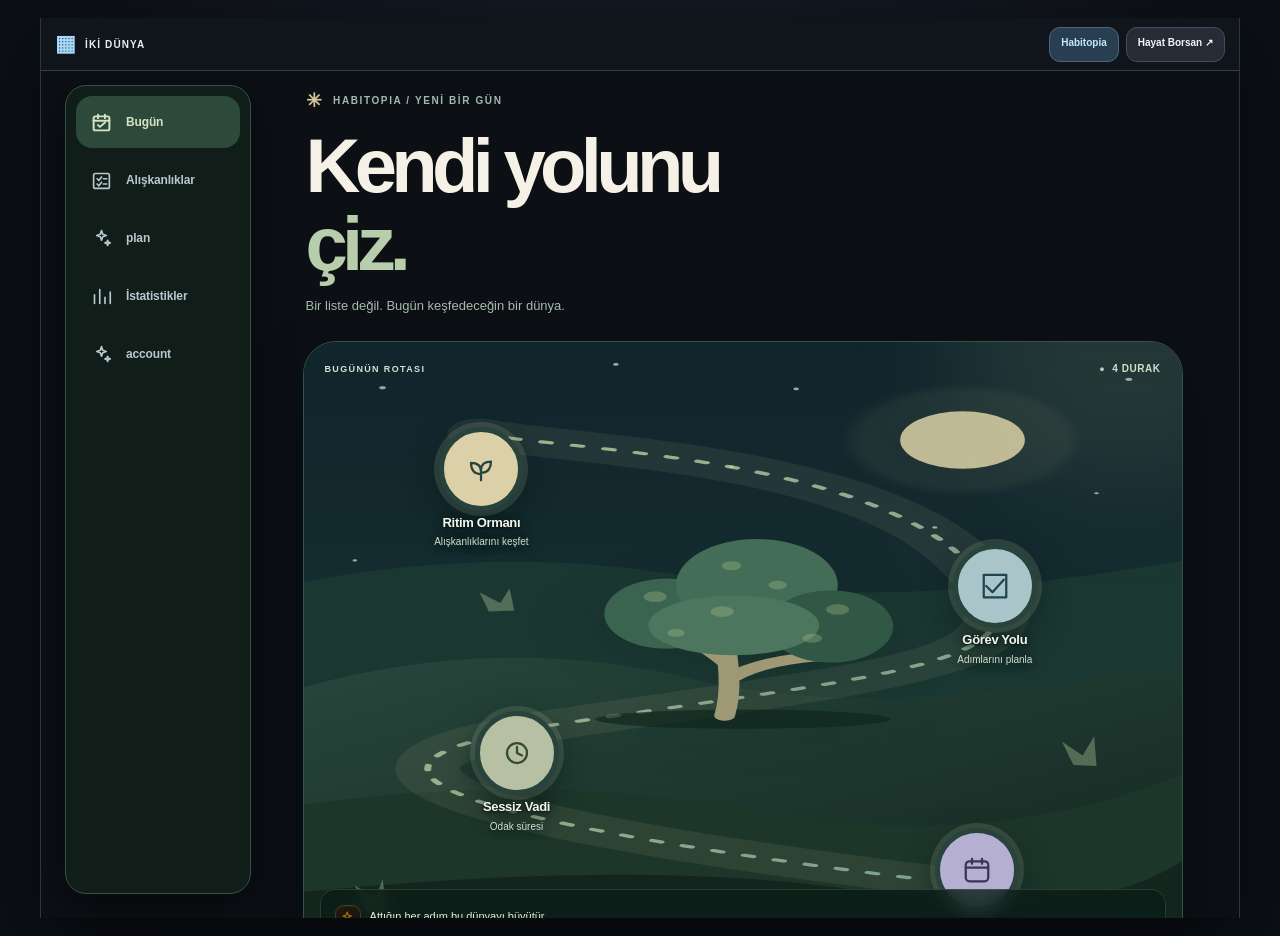
==== commit f82836df: "Replace dashboard with interactive Habitopia Living Map and responsive journey scene" ====
--- a/habitopia.html
+++ b/habitopia.html
@@ -402,7 +402,77 @@
   </nav>
   <header class="topbar"><div class="top-row"><div class="brand-orb" id="brandIcon"></div><div class="head-copy"><div class="eyebrow"><span class="date-dot"></span><span id="dateLabel"></span></div><div class="greeting" id="greeting"></div></div><button type="button" class="top-avatar" data-action="go-account" aria-label="Profilim"><svg viewBox="0 0 24 24" width="20" height="20" fill="none" stroke="currentColor" stroke-width="1.8" aria-hidden="true"><circle cx="12" cy="8" r="3.5"/><path d="M4.5 21a7.5 7.5 0 0 1 15 0"/></svg></button><button class="coin" data-action="rewards" aria-label="Puan mağazasını aç"><span class="coin-dot">P</span><span class="coin-value" id="coinCount">0</span><span class="coin-copy" id="coinCopy">Puan</span></button></div><div class="progress-card"><span class="level-label" id="levelLabel"></span><span class="xp-value" id="xpValue">0 / 50 XP</span><div class="xp-track"><div class="xp-fill" id="xpFill"></div></div></div></header>
   <main class="main" id="main">
-    <section class="view active" id="view-today">
+    
+<section class="view active" id="view-today">
+  <div class="journey-home">
+    <div class="journey-intro">
+      <div class="journey-overline"><span class="journey-spark" aria-hidden="true">✳</span><span id="journeyChapter">HABITOPIA / YENİ BİR GÜN</span><span class="journey-day" id="journeyDate"></span></div>
+      <h1 id="journeyHeadline">Kendi yolunu<br><em>çiz.</em></h1>
+      <p id="journeyTagline">Bir liste değil. Bugün keşfedeceğin bir dünya.</p>
+    </div>
+    <section class="journey-scene journey-level-0" id="journeyScene" aria-label="Bugünün etkileşimli yaşam haritası">
+      <div class="journey-nightglow" aria-hidden="true"></div>
+      <svg class="journey-landscape" viewBox="0 0 380 580" preserveAspectRatio="none" aria-hidden="true">
+        <defs>
+          <linearGradient id="j-sky" x1="0" y1="0" x2="0" y2="1"><stop offset="0" stop-color="#10252c"/><stop offset=".56" stop-color="#162e30"/><stop offset="1" stop-color="#12221e"/></linearGradient>
+          <linearGradient id="j-hill" x1="0" y1="0" x2=".8" y2="1"><stop offset="0" stop-color="#27463c"/><stop offset="1" stop-color="#142821"/></linearGradient>
+          <linearGradient id="j-trail" x1="0" y1="0" x2="1" y2="1"><stop offset="0" stop-color="#c9d4a4"/><stop offset="1" stop-color="#8db7a1"/></linearGradient>
+          <filter id="j-soft"><feGaussianBlur stdDeviation="3"/></filter>
+        </defs>
+        <rect width="380" height="580" fill="url(#j-sky)"/>
+        <circle cx="285" cy="92" r="49" fill="#e9d7a3" opacity=".06" filter="url(#j-soft)"/>
+        <circle class="journey-moon" cx="285" cy="92" r="27" fill="#e3d8ab" opacity=".82"/>
+        <g class="journey-stars" fill="#d9f1de">
+          <circle cx="34" cy="43" r="1.4"/><circle cx="135" cy="21" r="1.2"/><circle cx="213" cy="44" r="1.2"/><circle cx="357" cy="35" r="1.5"/><circle cx="343" cy="142" r="1"/><circle cx="22" cy="205" r="1"/><circle cx="185" cy="117" r="1.2"/><circle cx="273" cy="174" r="1.1"/><circle cx="361" cy="309" r="1.4"/><circle cx="24" cy="410" r="1.2"/>
+        </g>
+        <path d="M0 225 Q90 189 170 222 T380 205 V580 H0 Z" fill="#1b3732"/>
+        <path d="M0 324 Q85 273 168 316 T380 301 V580 H0 Z" fill="url(#j-hill)"/>
+        <path d="M0 434 Q102 403 199 441 T380 406 V580 H0 Z" fill="#1d362a"/>
+        <path d="M0 516 Q151 484 244 516 T380 487 V580 H0 Z" fill="#14251e"/>
+        <path d="M76 86 C112 101 239 107 286 204 S260 310 112 358 S127 467 270 505" stroke="#f8e6b5" stroke-width="28" opacity=".07" fill="none" stroke-linecap="round"/>
+        <path class="journey-trail" d="M76 86 C112 101 239 107 286 204 S260 310 112 358 S127 467 270 505" stroke="url(#j-trail)" stroke-width="3" fill="none" stroke-linecap="round" stroke-dasharray="4 10"/>
+        <g class="journey-tree" transform="translate(190 276)">
+          <ellipse cx="0" cy="78" rx="64" ry="9" fill="#10251c" opacity=".68"/>
+          <path d="M-8 75 C-4 47 -7 17 -9 -13 M-7 25 Q-20 1 -39 -9 M-8 9 Q4 -4 28 -18 M-6 40 Q9 21 40 18" stroke="#9e9874" stroke-width="9" fill="none" stroke-linecap="round"/>
+          <ellipse cx="-33" cy="-21" rx="27" ry="33" fill="#3a6350"/>
+          <ellipse cx="6" cy="-48" rx="35" ry="43" fill="#436d57"/>
+          <ellipse cx="38" cy="-9" rx="27" ry="34" fill="#315745"/>
+          <ellipse cx="-4" cy="-10" rx="37" ry="28" fill="#4c765e"/>
+          <g class="journey-tree-leaves" fill="#b2c98c">
+            <circle cx="-38" cy="-37" r="5"/><circle cx="-5" cy="-66" r="4.2"/><circle cx="15" cy="-48" r="4"/><circle cx="41" cy="-25" r="5"/><circle cx="-9" cy="-23" r="5"/><circle cx="30" cy="2" r="4.2"/><circle cx="-29" cy="-3" r="3.7"/>
+          </g>
+        </g>
+        <g fill="#91ac86" opacity=".47"><path d="M27 534l-5-24 9 12 3-18 2 31M333 397l-5-22 9 13 5-18 1 28M80 253l-4-18 9 10 4-14 2 21"/></g>
+      </svg>
+      <div class="journey-map-header"><span id="journeyMapTitle">BUGÜNÜN ROTASI</span><span class="journey-live"><span aria-hidden="true">●</span> <span id="journeyWorldHint">4 DURAK</span></span></div>
+      <button type="button" class="journey-spot journey-spot-habit" data-action="journey-habits" aria-label="Alışkanlıklar bölümüne git">
+        <span class="journey-node"><svg viewBox="0 0 24 24" aria-hidden="true"><path d="M12 21v-9M12 16c-6 0-8-4-8-9 5 0 8 2 8 7m0-1c0-5 3-7 8-7 0 5-2 9-8 9"/></svg></span>
+        <strong id="journeyHabitTitle">Ritim Ormanı</strong>
+        <small id="journeyHabitCount">Alışkanlıklarını keşfet</small>
+      </button>
+      <button type="button" class="journey-spot journey-spot-task" data-action="journey-tasks" aria-label="Bugünün görevlerini aç">
+        <span class="journey-node"><svg viewBox="0 0 24 24" aria-hidden="true"><path d="m5 12 5 5 9-10M3 3h18v18H3z"/></svg></span>
+        <strong id="journeyTaskTitle">Görev Yolu</strong>
+        <small id="journeyTaskCount">Adımlarını planla</small>
+      </button>
+      <button type="button" class="journey-spot journey-spot-focus" data-action="open-focus" aria-label="Odaklanma başlat">
+        <span class="journey-node"><svg viewBox="0 0 24 24" aria-hidden="true"><circle cx="12" cy="12" r="8"/><path d="M12 7v5l4 2"/></svg></span>
+        <strong id="journeyFocusTitle">Sessiz Vadi</strong>
+        <small id="journeyFocusCount">Odak süresi</small>
+      </button>
+      <button type="button" class="journey-spot journey-spot-plan" data-action="go-plan" aria-label="Planımı ve takvimi aç">
+        <span class="journey-node"><svg viewBox="0 0 24 24" aria-hidden="true"><rect x="3" y="5" width="18" height="16" rx="3"/><path d="M8 3v4m8-4v4M3 10h18"/></svg></span>
+        <strong id="journeyPlanTitle">Ufuk Noktası</strong>
+        <small id="journeyPlanCount">Takvim ve hedefler</small>
+      </button>
+      <div class="journey-map-footer" aria-live="polite"><span class="journey-heart" aria-hidden="true">✦</span><span id="journeyWorldMessage">Attığın her adım bu dünyayı büyütür.</span></div>
+    </section>
+    <div class="journey-postscene"><span class="journey-postscene-rule"></span><p id="journeyFootnote">Dört ayrı durak. Tek bir yolculuk.</p><span class="journey-postscene-rule"></span></div>
+    <details class="journey-workbench" id="journeyWorkbench">
+      <summary><span class="journey-summary-label"><span id="journeyWorkbenchTitle">Günlük defterim</span><small id="journeyWorkbenchSubtitle">Görevler, su, odak ve günlük araçlar</small></span><span class="journey-summary-plus" aria-hidden="true">+</span></summary>
+      <div class="journey-workbench-body">
+        <div class="journey-legacy" hidden aria-hidden="true">
+
       <div class="page-head"><div><h1 data-i18n="today"></h1><p id="todaySubtitle"></p></div><button class="icon-btn" data-action="gift" id="giftButton"></button></div>
       <section class="hbt-today-summary" id="hbtTodaySummary" aria-label="Günlük ilerleme"><div class="hbt-summary-top"><span class="hbt-eyebrow" id="hbtDailyGreeting">GÜNLÜK PLAN</span><span id="hbtSummaryWeek">Bugün</span></div><div class="hbt-summary-main"><div><strong class="hbt-summary-title" id="hbtSummaryTitle">Kendi yolunda ilerle.</strong><p id="hbtSummaryCopy">Küçük adımlar birikir.</p></div><div class="hbt-progress-circle" id="hbtProgressCircle" style="--progress:0"><div><strong id="hbtProgressPercent">0%</strong><span id="hbtPercentLabel">tamamlandı</span></div></div></div><div class="hbt-summary-bottom"><span id="hbtSummaryCount">0 / 0 adım</span><button type="button" data-action="open-task" id="hbtQuickTask">+ Görev ekle</button></div></section>
       <div class="card hero"><div class="hero-kicker" data-i18n="dailyOverview"></div><div class="hero-line" id="heroLine"></div><div class="pill-row" id="heroPills"></div></div><section class="world-action-tiles" aria-label="Hızlı başlangıç">
@@ -411,12 +481,18 @@
   <button type="button" data-action="go-plan" class="world-action-card"><span class="action-icon" aria-hidden="true">▦</span><strong>Planına bak</strong><small>Bugün ve yarın</small><span class="action-arrow" aria-hidden="true">↗</span></button>
 </section>
 <div id="growthDashboard" class="growth-board"></div>
+
+        </div>
       <div class="quick-add"><input class="text-input" id="quickTask" maxlength="90" data-i18n-placeholder="quickTask"><button class="primary" data-action="quick-task">+</button></div>
       <div class="section-head"><h2 data-i18n="tasks"></h2><span id="taskSummary"></span></div><div class="task-list" id="taskList"></div>
       <div class="section-head"><h2 data-i18n="dailyBalance"></h2><span data-i18n="health"></span></div>
       <div class="card water-card"><div class="water-ring" id="waterRing"><strong id="waterValue">0/8</strong></div><div><h2 class="card-title" data-i18n="waterTracking"></h2><p class="card-sub" id="waterCopy"></p><span class="lock-note" id="waterLockNote"></span></div><div class="water-actions"><button data-action="water-plus">+</button><button data-action="water-minus" id="waterMinus">−</button></div></div>
       <div class="card focus-card"><div class="feature-icon" id="focusIcon"></div><div><h2 class="card-title" data-i18n="focusTime"></h2><p class="card-sub" data-i18n="focusCopy"></p></div><button class="primary" style="min-height:40px" data-action="open-focus" data-i18n="start"></button></div>
-    </section>
+
+      </div>
+    </details>
+  </div>
+</section>
     <section class="view" id="view-habits">
       <div class="page-head"><div><h1 data-i18n="habits"></h1><p data-i18n="habitsSubtitle"></p></div><button class="icon-btn" data-action="add-habit" id="addHabitIcon"></button></div>
       <div class="habit-toolbar"><div class="week-nav"><button data-action="week-prev">‹</button><strong id="weekLabel"></strong><button data-action="week-next">›</button></div><button class="secondary" style="min-height:38px" data-action="add-habit" data-i18n="newHabit"></button></div>
@@ -2900,6 +2976,122 @@
 }
 @media(prefers-reduced-motion:reduce){.world-action-card{transition:none!important}}
 </style>
+<style id="habitopia-journey">
+/* Habitopia Living Map — immersive home with an explorable landscape. */
+html.habitopia-midnight.journey-home-active body .topbar{display:none!important}
+html.habitopia-midnight #view-today .journey-home{width:100%;max-width:880px;margin:auto;padding-bottom:16px}
+html.habitopia-midnight #view-today .journey-intro{margin:8px 3px 25px}
+html.habitopia-midnight .journey-overline{display:flex;align-items:center;gap:10px;color:#a3b6af;font-weight:800;font-size:10px;letter-spacing:.16em}
+html.habitopia-midnight .journey-spark{font-size:19px;color:#d3c799;line-height:1}
+html.habitopia-midnight .journey-day{margin-left:auto;font-size:10px;letter-spacing:0;color:#abbcb4;font-weight:650}
+html.habitopia-midnight #view-today .journey-intro h1{font-size:clamp(43px,8vw,76px)!important;line-height:1.025!important;letter-spacing:-.075em!important;font-weight:820!important;color:#f6f1e7!important;margin:17px 0 12px}
+html.habitopia-midnight .journey-intro em{font-style:normal;font-weight:700;color:#b7cdac}
+html.habitopia-midnight .journey-intro p{color:#a9b9ae!important;font-size:13px;line-height:1.65;margin:0;max-width:500px}
+html.habitopia-midnight .journey-scene{
+  position:relative;width:100%;height:584px;overflow:hidden;isolation:isolate;
+  background:linear-gradient(180deg,#0e242c,#17352d 72%,#102319);border:1px solid #355347;
+  border-radius:33px;box-shadow:0 30px 60px rgba(0,0,0,.41);color:#fff;
+}
+.journey-landscape{width:100%;height:100%;position:absolute;inset:0;z-index:-1;pointer-events:none}
+.journey-nightglow{position:absolute;pointer-events:none;z-index:0;width:350px;height:340px;top:-200px;right:-120px;border-radius:50%;background:#ced6a01a;filter:blur(55px)}
+html.habitopia-midnight .journey-tree{transform-origin:190px 340px;filter:drop-shadow(0 12px 16px #081f1830);transition:filter .7s ease}
+html.habitopia-midnight .journey-tree-leaves{opacity:.3;transition:opacity .8s ease}
+html.habitopia-midnight .journey-level-1 .journey-tree-leaves{opacity:.5}
+html.habitopia-midnight .journey-level-2 .journey-tree-leaves{opacity:.7}
+html.habitopia-midnight .journey-level-3 .journey-tree-leaves{opacity:.9}
+html.habitopia-midnight .journey-level-4 .journey-tree-leaves{opacity:1;filter:drop-shadow(0 0 9px #d7e7a577)}
+html.habitopia-midnight .journey-stars{opacity:.67;animation:journeyTwinkle 7s ease-in-out infinite alternate}
+html.habitopia-midnight .journey-trail{opacity:.8;animation:journeyDash 18s linear infinite}
+html.habitopia-midnight .journey-map-header{position:absolute;inset:21px 21px auto;display:flex;align-items:center;justify-content:space-between;gap:8px;z-index:1;color:#d4e2d3;font-size:9px;font-weight:850;letter-spacing:.15em;pointer-events:none}
+html.habitopia-midnight .journey-live{display:flex;align-items:center;gap:7px;white-space:nowrap;color:#d1ddc7;font-size:10px;letter-spacing:.055em}
+html.habitopia-midnight .journey-live>span:first-child{color:#a9d9b0;font-size:9px}
+html.habitopia-midnight .journey-spot{
+  position:absolute;z-index:2;display:flex;flex-direction:column;align-items:center;gap:4px;
+  min-width:110px;max-width:158px;padding:4px;background:transparent!important;
+  border:0!important;box-shadow:none!important;color:#f7f5ec!important;text-align:center;cursor:pointer;
+  -webkit-tap-highlight-color:transparent;touch-action:manipulation;
+}
+html.habitopia-midnight .journey-spot:focus-visible{outline:3px solid #e5edbc!important;outline-offset:5px!important;border-radius:15px}
+html.habitopia-midnight .journey-spot-habit{left:5%;top:15%}
+html.habitopia-midnight .journey-spot-task{right:3%;top:34%}
+html.habitopia-midnight .journey-spot-focus{left:8%;top:58%}
+html.habitopia-midnight .journey-spot-plan{right:8%;top:78%}
+html.habitopia-midnight .journey-node{
+  width:73px;height:73px;border-radius:50%;display:grid;place-items:center;
+  background:#dcd0a9!important;border:5px solid #27433b!important;
+  box-shadow:0 0 0 5px #d5e2bc22,0 11px 30px #071b18ae!important;
+  color:#28453b!important;transition:transform .18s,box-shadow .18s;
+}
+html.habitopia-midnight .journey-node svg{width:30px;height:30px;stroke:currentColor;fill:none;stroke-width:1.8;stroke-linecap:round;stroke-linejoin:round}
+html.habitopia-midnight .journey-spot-task .journey-node{background:#a9c5ca!important;color:#1f4650!important}
+html.habitopia-midnight .journey-spot-focus .journey-node{background:#b7c0a2!important;color:#334b34!important}
+html.habitopia-midnight .journey-spot-plan .journey-node{background:#b5b0d1!important;color:#3b345b!important}
+html.habitopia-midnight .journey-spot:hover .journey-node{transform:translateY(-5px) scale(1.06);box-shadow:0 0 0 8px #f6f7d62b,0 15px 40px #071b18d0!important}
+html.habitopia-midnight .journey-spot strong{font-size:13px!important;line-height:1.3;font-weight:850!important;letter-spacing:-.025em!important;color:#f4f6ed!important;text-shadow:0 2px 10px #081915,0 1px 2px #081915}
+html.habitopia-midnight .journey-spot small{font-size:10px!important;line-height:1.36;color:#d1dfd2!important;text-shadow:0 2px 8px #081915;max-width:134px}
+html.habitopia-midnight .journey-map-footer{
+  position:absolute;bottom:16px;left:16px;right:16px;z-index:3;pointer-events:none;
+  background:rgba(9,29,23,.78);backdrop-filter:blur(10px);border:1px solid #b7d3a92b;
+  color:#e8eee2;border-radius:15px;padding:12px 14px;font-size:11px;line-height:1.5;
+  display:flex;align-items:center;gap:9px;text-align:left
+}
+html.habitopia-midnight .journey-heart{font-size:17px;color:#d9d4aa}
+html.habitopia-midnight .journey-postscene{display:flex;gap:12px;align-items:center;justify-content:center;margin:26px 6px 19px;color:#8d9e91}
+html.habitopia-midnight .journey-postscene p{text-align:center;margin:0;white-space:nowrap;font-size:11px;color:#8d9e91}
+html.habitopia-midnight .journey-postscene-rule{height:1px;flex:1;background:#32463a}
+html.habitopia-midnight .journey-workbench{background:#131c19;border:1px solid #33453b;border-radius:23px;margin:0 0 24px;overflow:hidden}
+html.habitopia-midnight .journey-workbench>summary{
+  cursor:pointer;list-style:none;display:flex;align-items:center;justify-content:space-between;gap:10px;
+  padding:18px 20px;min-height:75px;color:#f4f4ec;user-select:none
+}
+html.habitopia-midnight .journey-workbench>summary::-webkit-details-marker{display:none}
+html.habitopia-midnight .journey-workbench>summary:focus-visible{outline:3px solid #d5debb;outline-offset:-4px}
+html.habitopia-midnight .journey-summary-label{display:flex;flex-direction:column;gap:5px}
+html.habitopia-midnight .journey-summary-label>span{font-size:15px;font-weight:800}
+html.habitopia-midnight .journey-summary-label>small{font-size:11px!important;color:#a1afa5!important}
+html.habitopia-midnight .journey-summary-plus{width:34px;height:34px;border:1px solid #456151;border-radius:50%;display:grid;place-items:center;font-size:24px;font-weight:300;color:#dbe9d4;transition:transform .2s}
+html.habitopia-midnight .journey-workbench[open] .journey-summary-plus{transform:rotate(45deg)}
+html.habitopia-midnight .journey-workbench-body{border-top:1px solid #30443a;padding:17px 15px 19px}
+html.habitopia-midnight #view-today .journey-legacy[hidden]{display:none!important}
+html.habitopia-midnight #view-today .journey-workbench .quick-add{margin-top:0!important}
+html.habitopia-midnight #view-today .journey-workbench .task{background:#1d2922!important;border-color:#394d41!important}
+html.habitopia-midnight #view-today .journey-workbench .water-card,
+html.habitopia-midnight #view-today .journey-workbench .focus-card{background:#1b2922!important;border-color:#34483e!important}
+html.habitopia-midnight.journey-home-active body .nav{border-color:#365246!important;background:#101d18!important}
+html.habitopia-midnight.journey-home-active .nav .nav-btn.active{background:#2c4939!important;color:#d5e4c3!important}
+html.habitopia-midnight .nav .nav-btn{transition:background .15s,color .15s}
+html.habitopia-midnight.journey-home-active body .main{padding-top:12px!important}
+@keyframes journeyTwinkle{0%{opacity:.45}100%{opacity:.9}}
+@keyframes journeyDash{to{stroke-dashoffset:-280}}
+@media(min-width:900px){
+ html.habitopia-midnight.journey-home-active body .nav{top:67px!important}
+ html.habitopia-midnight .journey-scene{height:620px}
+ html.habitopia-midnight .journey-spot-habit{left:14%;top:13%}
+ html.habitopia-midnight .journey-spot-task{right:15%;top:32%}
+ html.habitopia-midnight .journey-spot-focus{left:18%;top:59%}
+ html.habitopia-midnight .journey-spot-plan{right:17%;top:78%}
+ html.habitopia-midnight .journey-spot .journey-node{width:84px;height:84px}
+}
+@media(max-width:370px){
+ html.habitopia-midnight .journey-scene{height:550px;border-radius:25px}
+ html.habitopia-midnight .journey-spot{min-width:90px;max-width:115px;padding:2px}
+ html.habitopia-midnight .journey-spot-habit{left:1%;top:16%}
+ html.habitopia-midnight .journey-spot-task{right:1%;top:34%}
+ html.habitopia-midnight .journey-spot-focus{left:3%;top:59%}
+ html.habitopia-midnight .journey-spot-plan{right:3%;top:76%}
+ html.habitopia-midnight .journey-node{width:59px;height:59px;border-width:3px}
+ html.habitopia-midnight .journey-node svg{width:25px;height:25px}
+ html.habitopia-midnight .journey-spot strong{font-size:11px!important}
+ html.habitopia-midnight .journey-spot small{font-size:9px!important}
+ html.habitopia-midnight .journey-map-header{inset:16px 11px auto;font-size:8px}
+ html.habitopia-midnight .journey-map-footer{bottom:8px;left:9px;right:9px;padding:10px;font-size:10px}
+ html.habitopia-midnight .journey-workbench-body{padding:12px 10px}
+}
+@media(prefers-reduced-motion:reduce){
+ html.habitopia-midnight .journey-stars,html.habitopia-midnight .journey-trail{animation:none!important}
+ html.habitopia-midnight .journey-spot .journey-node,html.habitopia-midnight .journey-workbench .journey-summary-plus{transition:none!important}
+}
+</style>
 
 <div class="focus-alarm" id="focusAlarm" role="alert" aria-live="assertive">
   <div class="focus-alarm-icon">⏰</div>
@@ -3994,6 +4186,99 @@
   };
 })();
 </script>
+<script id="habitopia-journey-behavior">/* Habitopia Living Map — live projections of the existing account state. */
+(function(){
+ "use strict";
+ const wording={
+  tr:{
+   chapter:"HABITOPIA / YENİ BİR GÜN",headline:"Kendi yolunu",headlineEnd:"çiz.",
+   tagline:"Bir liste değil. Bugün keşfedeceğin bir dünya.",map:"BUGÜNÜN ROTASI",stops:"4 DURAK",
+   habit:"Ritim Ormanı",task:"Görev Yolu",focus:"Sessiz Vadi",plan:"Ufuk Noktası",
+   habitEmpty:"Yeni bir ritim oluştur",taskEmpty:"İlk görevini oluştur",
+   focusEmpty:"Zihnini dinlendir",planCopy:"Takvim ve hedefler",
+   countHabit:(done,total)=>done+"/"+total+" alışkanlık",countTask:(done,total)=>done+"/"+total+" görev",
+   focusMinutes:n=>n+" dakika odak",forest:["Dünyan seni bekliyor.","İlk adımların toprağa işleniyor.","Ağacın yeni yapraklar açıyor.","Bu dünya seninle canlanıyor.","Bugün yolculuğunu tamamladın."],
+   footnote:"Dört ayrı durak. Tek bir yolculuk.",workbench:"Günlük defterim",workbenchSub:"Görevler, su, odak ve günlük araçlar",
+   nav:{today:"Rotam",habits:"Ritim",plan:"Takvim",profile:"İzlerim",account:"Ben"}
+  },
+  en:{
+   chapter:"HABITOPIA / A NEW DAY",headline:"Find your own",headlineEnd:"path.",
+   tagline:"Not a dashboard. A world to explore today.",map:"TODAY'S PATH",stops:"4 STOPS",
+   habit:"Rhythm Forest",task:"Task Trail",focus:"Quiet Valley",plan:"Horizon Point",
+   habitEmpty:"Create your first habit",taskEmpty:"Create your first task",
+   focusEmpty:"Find your focus",planCopy:"Calendar and goals",
+   countHabit:(done,total)=>done+"/"+total+" habits",countTask:(done,total)=>done+"/"+total+" tasks",
+   focusMinutes:n=>n+" minutes focused",forest:["Your world is waiting.","Your first steps are taking root.","Your tree is growing new leaves.","Your world is coming alive.","You've completed today's journey."],
+   footnote:"Four stops. One journey.",workbench:"My daily notebook",workbenchSub:"Tasks, water, focus and daily tools",
+   nav:{today:"My Path",habits:"Rhythm",plan:"Calendar",profile:"My Traces",account:"Me"}
+  }
+ };
+ function t(){return wording[state?.settings?.lang==="en"?"en":"tr"]}
+ function put(id,value){const node=document.getElementById(id);if(node)node.textContent=String(value)}
+ function setHomeClass(){
+   document.documentElement.classList.toggle("journey-home-active",!!document.getElementById("view-today")?.classList.contains("active"));
+ }
+ function renderJourney(){
+   const scene=document.getElementById("journeyScene");
+   if(!scene || !state || !state.settings)return;
+   const w=t(),today=localDateKey();
+   const dueHabits=(Array.isArray(state.habits)?state.habits:[]).filter(h=>habitDue(h,today));
+   const doneHabits=dueHabits.filter(h=>habitCompletedOn(h,today)).length;
+   const todayTasks=dueTasks();
+   const doneTasks=todayTasks.filter(x=>Array.isArray(x.completedDates)&&x.completedDates.includes(today)).length;
+   const focusMinutes=(state.tracking?.focusSessions||[]).filter(s=>s?.date===today)
+      .reduce((total,s)=>total+Math.max(0,Number(s.minutes)||0),0);
+   const total=dueHabits.length+todayTasks.length;
+   const done=doneHabits+doneTasks;
+   const level=total?Math.max(0,Math.min(4,Math.floor(4*done/total))):0;
+   for(let i=0;i<=4;i++)scene.classList.toggle("journey-level-"+i,i===level);
+   const lang=state.settings.lang==="en"?"en-US":"tr-TR";
+   put("journeyChapter",w.chapter);
+   put("journeyDate",dateFromKey(today).toLocaleDateString(lang,{day:"numeric",month:"short"}));
+   const header=document.getElementById("journeyHeadline");
+   if(header){header.replaceChildren(document.createTextNode(w.headline),document.createElement("br"));
+     const em=document.createElement("em");em.textContent=w.headlineEnd;header.appendChild(em);}
+   put("journeyTagline",w.tagline);
+   put("journeyMapTitle",w.map);put("journeyWorldHint",w.stops);
+   put("journeyHabitTitle",w.habit);put("journeyTaskTitle",w.task);
+   put("journeyFocusTitle",w.focus);put("journeyPlanTitle",w.plan);
+   put("journeyHabitCount",dueHabits.length?w.countHabit(doneHabits,dueHabits.length):w.habitEmpty);
+   put("journeyTaskCount",todayTasks.length?w.countTask(doneTasks,todayTasks.length):w.taskEmpty);
+   put("journeyFocusCount",focusMinutes?w.focusMinutes(Math.round(focusMinutes)):w.focusEmpty);
+   put("journeyPlanCount",w.planCopy);
+   put("journeyWorldMessage",w.forest[level]);put("journeyFootnote",w.footnote);
+   put("journeyWorkbenchTitle",w.workbench);put("journeyWorkbenchSubtitle",w.workbenchSub);
+   for(const [view,label] of Object.entries(w.nav)){
+     const el=document.querySelector('.nav-btn[data-view="'+view+'"] span');
+     if(el)el.textContent=label;
+   }
+   setHomeClass();
+ }
+ // These wrappers run after the original render methods; no data schema or save logic changes.
+ const oldRenderToday=renderToday;
+ renderToday=function(...args){const result=oldRenderToday.apply(this,args);renderJourney();return result};
+ const oldRenderAll=renderAll;
+ renderAll=function(...args){const result=oldRenderAll.apply(this,args);renderJourney();return result};
+ const oldShowView=showView;
+ showView=function(...args){const result=oldShowView.apply(this,args);setHomeClass();if(args[0]==="today")renderJourney();return result};
+ const oldHandleAction=handleAction;
+ handleAction=function(action,element){
+   if(action==="journey-habits"){showView("habits");return}
+   if(action==="journey-tasks"){
+     const details=document.getElementById("journeyWorkbench");
+     if(details){
+       details.open=true;
+       const target=details.querySelector(".quick-add")||details;
+       const reduce=state?.settings?.reduceMotion||window.matchMedia?.("(prefers-reduced-motion: reduce)")?.matches;
+       target.scrollIntoView({behavior:reduce?"auto":"smooth",block:"start"});
+     }
+     return;
+   }
+   return oldHandleAction(action,element);
+ };
+ setHomeClass();
+})();
+</script>
 
 </body>
 </html>
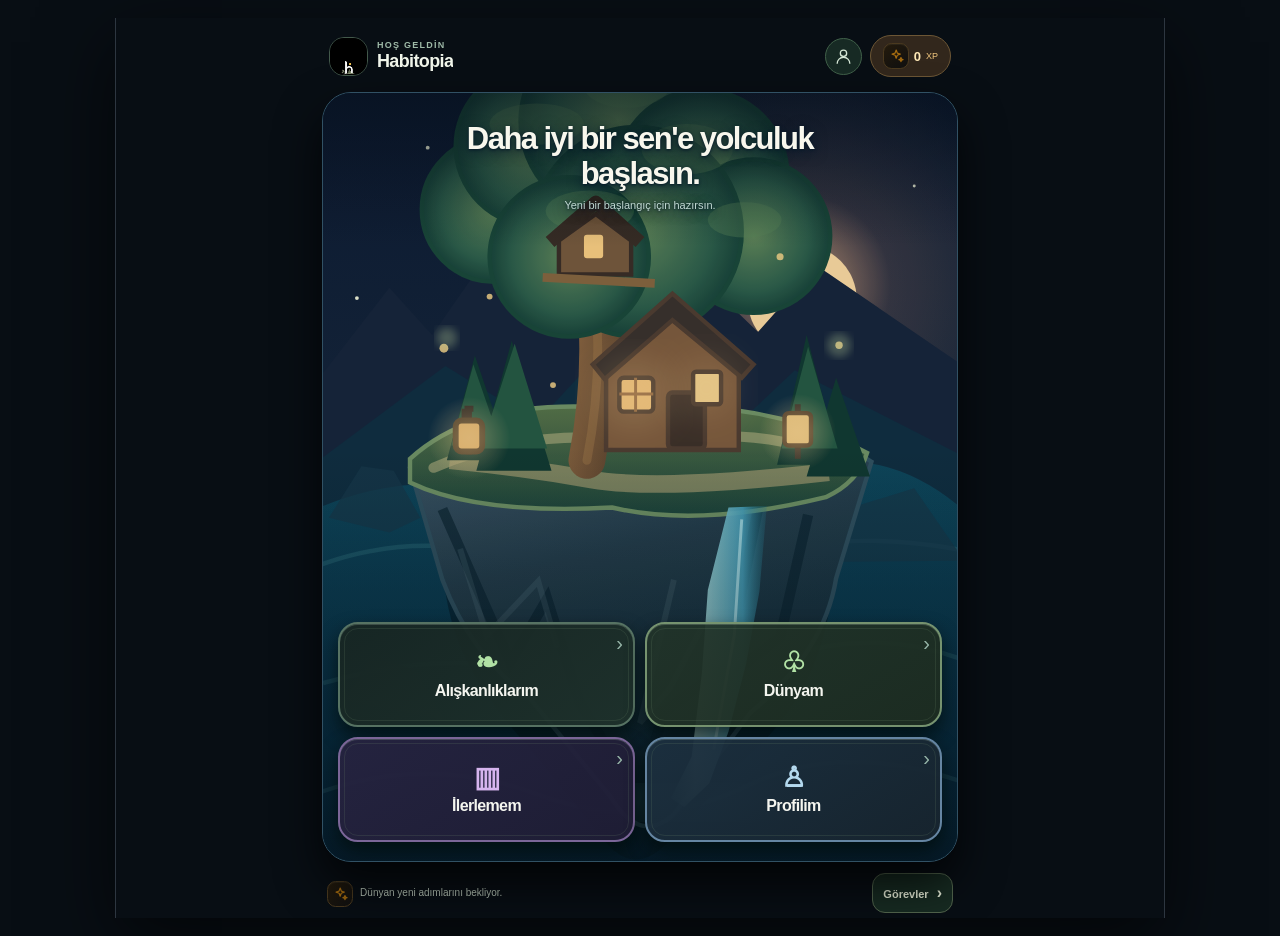
==== commit 9d81674f: "Implement art-first Habitopia island home and four separate mobile screens" ====
--- a/habitopia.html
+++ b/habitopia.html
@@ -404,7 +404,31 @@
   <main class="main" id="main">
     
 <section class="view active" id="view-today">
-  <div class="journey-home">
+  <div class="island-home">
+    <header class="island-header">
+      <div class="island-persona"><span class="island-icon" aria-hidden="true"><img src="assets/habitopia-logo.jpg" alt=""></span><div class="island-hello"><span data-island-tr="HOŞ GELDİN" data-island-en="WELCOME">HOŞ GELDİN</span><strong id="islandName">Habitopia</strong></div></div>
+      <div class="island-header-actions"><button type="button" data-action="island-account" class="island-avatar" aria-label="Profilimi aç"><svg viewBox="0 0 24 24" aria-hidden="true"><circle cx="12" cy="8" r="4"/><path d="M4 21a8 8 0 0 1 16 0"/></svg></button><button type="button" class="island-coin" data-action="rewards" aria-label="Ödüllere git"><span aria-hidden="true">✦</span><strong id="islandCoins">0</strong><small>XP</small></button></div>
+    </header>
+    <div class="island-scene-wrap">
+      <div class="island-stage" role="group" aria-label="Habitopia Dünyası">
+        <img class="island-visual" src="assets/habitopia-island.svg" alt="Yüzen yeşil adada ağaç, ışıklı ev ve şelale">
+        <div class="island-stage-top"><h1 id="islandWelcome" data-island-tr="Daha iyi bir sen'e yolculuk başlasın." data-island-en="Your journey starts here.">Daha iyi bir sen'e<br>yolculuk başlasın.</h1><p id="islandDailyLine">Küçük adımlar, büyük bir yolculuk.</p></div>
+        <div class="island-gates" aria-label="Uygulama bölümleri">
+          <button type="button" class="island-gate gate-habits" data-action="island-habits"><span class="island-gate-mark">❧</span><strong data-island-tr="Alışkanlıklarım" data-island-en="My Habits">Alışkanlıklarım</strong><span class="island-gate-arrow" aria-hidden="true">›</span></button>
+          <button type="button" class="island-gate gate-world" data-action="island-world"><span class="island-gate-mark">♧</span><strong data-island-tr="Dünyam" data-island-en="My World">Dünyam</strong><span class="island-gate-arrow" aria-hidden="true">›</span></button>
+          <button type="button" class="island-gate gate-growth" data-action="island-growth"><span class="island-gate-mark">▥</span><strong data-island-tr="İlerlemem" data-island-en="My Progress">İlerlemem</strong><span class="island-gate-arrow" aria-hidden="true">›</span></button>
+          <button type="button" class="island-gate gate-account" data-action="island-account"><span class="island-gate-mark">♙</span><strong data-island-tr="Profilim" data-island-en="Profile">Profilim</strong><span class="island-gate-arrow" aria-hidden="true">›</span></button>
+        </div>
+      </div>
+    </div>
+    <div class="island-home-bottom"><span class="island-tiny-pulse" aria-hidden="true">✦</span><span id="islandMotivation">Her küçük adım dünyanı büyütür.</span><button type="button" data-action="island-tasks" id="islandTaskButton">Görevler <span aria-hidden="true">›</span></button></div>
+    <div class="island-home-footer"><button type="button" data-action="island-plan" data-island-tr="Takvim" data-island-en="Calendar">Takvim</button><span>·</span><a href="index.html" data-island-tr="Dünya seçimine dön" data-island-en="Choose another world">Dünya seçimine dön</a></div>
+  </div>
+</section>
+<section class="view" id="view-tasks">
+  <div class="island-backbar"><button type="button" data-action="island-home" aria-label="Ana dünyaya dön"><span aria-hidden="true">‹</span> <span data-island-tr="Dünyama dön" data-island-en="Back to my world">Dünyama dön</span></button></div>
+<div class="island-page-lead"><p data-island-tr="GÜNLÜK KAYIT" data-island-en="DAILY LOG">GÜNLÜK KAYIT</p><h1 data-island-tr="Görevlerim" data-island-en="My Tasks">Görevlerim</h1></div>
+<div class="journey-home">
     <div class="journey-intro">
       <div class="journey-overline"><span class="journey-spark" aria-hidden="true">✳</span><span id="journeyChapter">HABITOPIA / YENİ BİR GÜN</span><span class="journey-day" id="journeyDate"></span></div>
       <h1 id="journeyHeadline">Kendi yolunu<br><em>çiz.</em></h1>
@@ -468,7 +492,7 @@
       <div class="journey-map-footer" aria-live="polite"><span class="journey-heart" aria-hidden="true">✦</span><span id="journeyWorldMessage">Attığın her adım bu dünyayı büyütür.</span></div>
     </section>
     <div class="journey-postscene"><span class="journey-postscene-rule"></span><p id="journeyFootnote">Dört ayrı durak. Tek bir yolculuk.</p><span class="journey-postscene-rule"></span></div>
-    <details class="journey-workbench" id="journeyWorkbench">
+    <details class="journey-workbench" id="journeyWorkbench" open>
       <summary><span class="journey-summary-label"><span id="journeyWorkbenchTitle">Günlük defterim</span><small id="journeyWorkbenchSubtitle">Görevler, su, odak ve günlük araçlar</small></span><span class="journey-summary-plus" aria-hidden="true">+</span></summary>
       <div class="journey-workbench-body">
         <div class="journey-legacy" hidden aria-hidden="true">
@@ -494,12 +518,31 @@
   </div>
 </section>
     <section class="view" id="view-habits">
+      <div class="island-backbar"><button type="button" data-action="island-home"><span aria-hidden="true">‹</span><span data-island-tr="Dünyama dön" data-island-en="Back to my world">Dünyama dön</span></button></div>
       <div class="page-head"><div><h1 data-i18n="habits"></h1><p data-i18n="habitsSubtitle"></p></div><button class="icon-btn" data-action="add-habit" id="addHabitIcon"></button></div>
+      <div class="island-habit-dayline"><span id="islandHabitDate"></span><span id="islandHabitSummary"></span></div>
+      <div class="island-habit-rows" id="islandHabitRows"></div>
+      <details class="island-habit-weekly"><summary data-island-tr="Haftalık ayrıntılar" data-island-en="Weekly details">Haftalık ayrıntılar</summary>
       <div class="habit-toolbar"><div class="week-nav"><button data-action="week-prev">‹</button><strong id="weekLabel"></strong><button data-action="week-next">›</button></div><button class="secondary" style="min-height:38px" data-action="add-habit" data-i18n="newHabit"></button></div>
       <div class="habit-table" id="habitTable"></div>
       <div class="section-head"><h2 data-i18n="weeklySummary"></h2><span id="habitWeekScore"></span></div><div class="stat-grid" id="habitStats"></div>
+      </details>
     </section>
+    <section class="view" id="view-world">
+  <div class="island-backbar"><button type="button" data-action="island-home"><span aria-hidden="true">‹</span> <span data-island-tr="Dünyama dön" data-island-en="Back to my world">Dünyama dön</span></button></div>
+  <div class="island-page-lead"><p data-island-tr="KEŞFET VE GELİŞTİR" data-island-en="EXPLORE AND GROW">KEŞFET VE GELİŞTİR</p><h1 data-island-tr="Habitopia Dünyam" data-island-en="My Habitopia World">Habitopia Dünyam</h1><span data-island-tr="İlerledikçe dünyan da gelişir." data-island-en="Your world grows with your progress.">İlerledikçe dünyan da gelişir.</span></div>
+  <div class="island-world-art"><img src="assets/habitopia-island.svg" alt="Habitopia adası ve gelişen dünya"><div class="island-world-caption"><span data-island-tr="BENİM ADAM" data-island-en="MY ISLAND">BENİM ADAM</span><strong id="islandWorldStage">Başlangıç adası</strong></div></div>
+  <div class="island-level"><div class="island-level-top"><span id="islandLevel">Seviye 1</span><span id="islandXp">0 / 50 XP</span></div><div class="island-level-track"><div id="islandXpFill"></div></div></div>
+  <div class="island-page-heading"><h2 data-island-tr="Keşif alanların" data-island-en="Your exploration areas">Keşif alanların</h2><p data-island-tr="Gerçek ilerlemenle açılır." data-island-en="Unlock with real progress.">Gerçek ilerlemenle açılır.</p></div>
+  <div class="island-unlocks" id="islandUnlocks" aria-label="Açılabilir dünya bölgeleri"></div>
+  <div class="island-world-tools">
+    <button type="button" data-action="island-plan"><span>▦</span><span data-island-tr="Hedefler ve takvim" data-island-en="Goals and calendar">Hedefler ve takvim</span><span>›</span></button>
+    <button type="button" data-action="rewards"><span>✧</span><span data-island-tr="Ödüllerim" data-island-en="My rewards">Ödüllerim</span><span>›</span></button>
+    <button type="button" data-action="go-challenges"><span>⚑</span><span data-island-tr="21 günlük meydan okuma" data-island-en="21-day challenge">21 günlük meydan okuma</span><span>›</span></button>
+  </div>
+</section>
     <section class="view" id="view-plan">
+      <div class="island-backbar"><button type="button" data-action="island-home"><span aria-hidden="true">‹</span><span data-island-tr="Dünyama dön" data-island-en="Back to my world">Dünyama dön</span></button></div>
       <div class="page-head"><div><h1 id="hbtPlanTitle">Planım</h1><p id="hbtPlanSubtitle">Takvimin ve kişisel planın tek yerde.</p></div><button type="button" class="icon-btn" data-action="calendar" aria-label="Gelişim takvimini aç">▦</button></div>
       <section class="hbt-calendar-card" aria-label="Aylık takvim"><div class="hbt-calendar-head"><div><span class="hbt-eyebrow" id="hbtCalendarCaption">TAKVİM</span><h2 id="hbtCalendarMonth"></h2></div><div class="hbt-calendar-arrows"><button type="button" data-action="hbt-month-prev" aria-label="Önceki ay">‹</button><button type="button" data-action="hbt-month-next" aria-label="Sonraki ay">›</button></div></div><div class="hbt-calendar-weekdays" id="hbtCalendarWeekdays"></div><div class="hbt-calendar-days" id="hbtCalendarDays"></div></section>
       <section class="hbt-selected-day" id="hbtSelectedDay" aria-live="polite"></section>
@@ -512,12 +555,15 @@
       </div>
     </section>
     <section class="view" id="view-challenges">
+      <div class="island-backbar"><button type="button" data-action="island-home"><span aria-hidden="true">‹</span><span data-island-tr="Dünyama dön" data-island-en="Back to my world">Dünyama dön</span></button></div>
       <button type="button" class="hbt-back-link" data-action="go-plan" id="hbtBackToPlan">← Planıma dön</button>
       <div class="page-head"><div><h1 data-i18n="challenges"></h1><p data-i18n="challengeSubtitle"></p></div><button class="icon-btn" data-action="add-challenge" id="addChallengeIcon"></button></div>
       <div id="challengeContent"></div>
     </section>
     <section class="view" id="view-profile">
+      <div class="island-backbar"><button type="button" data-action="island-home"><span aria-hidden="true">‹</span><span data-island-tr="Dünyama dön" data-island-en="Back to my world">Dünyama dön</span></button></div>
       <div class="page-head"><div><h1 data-i18n="progress"></h1><p data-i18n="progressSubtitle"></p></div><button class="icon-btn" data-action="settings" id="settingsIcon"></button></div>
+      <div class="island-trend"><div class="island-trend-head"><h2 data-island-tr="Gelişim yolculuğun" data-island-en="Your growth journey">Gelişim yolculuğun</h2><span id="islandGrowthPeriodText"></span></div><div class="island-periods"><button type="button" class="island-period active" data-action="island-period" data-days="7">7 Gün</button><button type="button" class="island-period" data-action="island-period" data-days="30">30 Gün</button><button type="button" class="island-period" data-action="island-period" data-days="90">90 Gün</button></div><div class="island-trend-metrics" id="islandTrendMetrics"></div><div class="island-trend-chart" id="islandTrendChart" aria-label="Alışkanlık gelişim grafiği"></div></div>
       <div class="hbt-insight-summary" id="hbtInsightSummary" aria-label="Gelişim özeti"></div>
       <div class="tracker-grid"><button class="tracker water" data-action="water-stats"><div class="feature-icon" id="trackerWaterIcon"></div><strong data-i18n="water"></strong><b id="trackerWaterValue"></b><span id="trackerWaterCopy"></span></button><button class="tracker weight" data-action="weight"><div class="feature-icon" id="trackerWeightIcon"></div><strong data-i18n="weight"></strong><b id="trackerWeightValue"></b><span id="trackerWeightCopy"></span></button><button class="tracker focus" data-action="focus-stats"><div class="feature-icon" id="trackerFocusIcon"></div><strong data-i18n="focus"></strong><b id="trackerFocusValue"></b><span id="trackerFocusCopy"></span></button><button class="tracker notes" data-action="notes"><div class="feature-icon" id="trackerNotesIcon"></div><strong data-i18n="notebook"></strong><b id="trackerNotesValue"></b><span id="trackerNotesCopy"></span></button><button class="tracker mood" data-action="mood"><div class="feature-icon" id="trackerMoodIcon"><span class="ui-glyph" data-ui-icon="mood-neutral"></span></div><strong data-i18n="mood"></strong><b id="trackerMoodValue"></b><span id="trackerMoodCopy"></span></button><button class="tracker report" data-action="weekly-report"><div class="feature-icon" id="trackerReportIcon"></div><strong data-i18n="weeklyReport"></strong><b id="trackerReportValue"></b><span id="trackerReportCopy"></span></button></div>
       <div class="section-head hub-section"><h2 id="growthHubTitle">Gelişim Merkezi</h2><span id="growthHubSub">Planla · uygula · değerlendir</span></div><div class="growth-actions" id="growthHubActions"><button class="growth-action" data-action="calendar"><b>📅</b><strong>Takvim</strong><span>Günlük gelişimini gör</span></button><button class="growth-action" data-action="routines"><b>🌅</b><strong>Rutinler</strong><span>Sabah ve akşam</span></button><button class="growth-action" data-action="journal"><b>📖</b><strong>Günlük</strong><span>Gününü düşün ve yaz</span></button><button class="growth-action" data-action="weekly-goals"><b>🎯</b><strong>Haftalık Hedefler</strong><span>Haftanın odağını takip et</span></button><button class="growth-action" data-action="weekly-review"><b>🧠</b><strong>Haftayı Değerlendir</strong><span>Öğren ve yeni haftayı kur</span></button><button class="growth-action" data-action="growth-details"><b>📈</b><strong>Gelişim Skoru</strong><span>Skorunun detaylarını gör</span></button></div>
@@ -534,6 +580,7 @@
       </div>
     </section>
     <section class="view" id="view-account">
+      <div class="island-backbar"><button type="button" data-action="island-home"><span aria-hidden="true">‹</span><span data-island-tr="Dünyama dön" data-island-en="Back to my world">Dünyama dön</span></button></div>
       <div class="page-head"><div><h1 id="hbtAccountTitle">Profilim</h1><p id="hbtAccountSubtitle">Hedeflerin ve kişisel ayarların.</p></div><button type="button" class="icon-btn" data-action="settings" aria-label="Ayarları aç">⚙</button></div>
       <div class="hbt-account-head" id="hbtAccountHero"></div>
       <div class="section-head"><h2 id="hbtAccountToolsHeading">Kişisel alanım</h2></div>
@@ -3092,6 +3139,213 @@
  html.habitopia-midnight .journey-spot .journey-node,html.habitopia-midnight .journey-workbench .journey-summary-plus{transition:none!important}
 }
 </style>
+<style id="habitopia-island">/* Habitopia 4.0 / Etkileşimli Ada: art-first mobile navigation, no bottom tabs */
+html.habitopia-midnight{color-scheme:dark;--is-bg:#080e14;--is-panel:#121d22;--is-border:#30483e;--is-cream:#f4eddf;--is-muted:#a6b8b7;--is-green:#b7e6a7}
+html.habitopia-midnight body,html.habitopia-midnight body .app,
+html.habitopia-midnight body .main{background:var(--is-bg)!important;color:var(--is-cream)!important}
+html.habitopia-midnight body .app{width:min(100%,1050px)!important;max-width:1050px!important;box-shadow:0 24px 70px #0009!important}
+html.habitopia-midnight body .topbar{display:none!important}
+html.habitopia-midnight body .nav{display:none!important;visibility:hidden!important;pointer-events:none!important}
+html.habitopia-midnight.journey-home-active .world-switchbar{display:none!important}
+html.habitopia-midnight body .main{padding:19px 15px calc(32px + env(safe-area-inset-bottom))!important}
+html.habitopia-midnight.journey-home-active body .main{padding:0!important}
+html.habitopia-midnight #view-today{max-width:none;margin:0}
+html.habitopia-midnight .island-home{max-width:600px;min-height:100%;margin:auto;display:flex;flex-direction:column;padding:max(14px,env(safe-area-inset-top)) 12px calc(14px + env(safe-area-inset-bottom))}
+html.habitopia-midnight .island-header{display:flex;align-items:center;justify-content:space-between;gap:10px;padding:0 7px 12px;min-height:60px}
+html.habitopia-midnight .island-persona{display:flex;align-items:center;gap:9px;min-width:0}
+html.habitopia-midnight .island-icon{width:39px;height:39px;border-radius:15px;border:1px solid #43594b;background:#111a16;overflow:hidden;display:grid;place-items:center;flex-shrink:0}
+html.habitopia-midnight .island-icon img{width:100%;height:100%;object-fit:cover}
+html.habitopia-midnight .island-hello{display:flex;flex-direction:column;gap:1px;min-width:0}
+html.habitopia-midnight .island-hello>span{font-size:9px;letter-spacing:.14em;font-weight:850;color:#9fbaa8}
+html.habitopia-midnight .island-hello strong{font-size:18px;letter-spacing:-.035em;font-weight:820;color:#f1f6eb;overflow:hidden;text-overflow:ellipsis;white-space:nowrap;max-width:170px}
+html.habitopia-midnight .island-header-actions{display:flex;align-items:center;gap:8px}
+html.habitopia-midnight .island-avatar{display:grid;place-items:center;width:37px;height:37px;border-radius:50%;background:#172a24!important;border:1px solid #406049!important;color:#d4e5d5!important}
+html.habitopia-midnight .island-avatar svg{width:19px;height:19px;stroke:currentColor;fill:none;stroke-width:1.7}
+html.habitopia-midnight .island-coin{display:flex;align-items:center;gap:5px;border-radius:22px;min-height:37px;padding:7px 12px;background:#32271c!important;border:1px solid #6c5635!important;color:#ffdc93!important}
+html.habitopia-midnight .island-coin>span{font-size:16px}
+html.habitopia-midnight .island-coin strong{font-size:13px;color:#ffe8b6!important;font-weight:840}
+html.habitopia-midnight .island-coin small{font-size:9px;color:#f2c77e!important}
+html.habitopia-midnight .island-scene-wrap{flex:1;display:flex;align-items:stretch;min-height:0}
+html.habitopia-midnight .island-stage{
+  height:max(500px,calc(100dvh - 199px));max-height:770px;width:100%;
+  background:#0c2330;position:relative;isolation:isolate;overflow:hidden;
+  border-radius:29px;border:1px solid #315164;box-shadow:0 22px 45px #000b;
+}
+html.habitopia-midnight .island-stage:after{
+  content:"";position:absolute;inset:0;z-index:-1;pointer-events:none;
+  background:linear-gradient(180deg,rgba(4,12,22,.5),transparent 20%,transparent 46%,rgba(3,12,18,.46) 100%);
+}
+html.habitopia-midnight .island-visual{position:absolute;z-index:-2;inset:0;width:100%;height:100%;object-fit:cover;object-position:center 39%}
+html.habitopia-midnight .island-stage-top{position:absolute;left:14px;right:14px;top:28px;text-align:center;text-shadow:0 3px 14px #071a2a,0 1px 3px #071a2a}
+html.habitopia-midnight .island-stage-top h1{font-size:clamp(21px,5.6vw,31px)!important;line-height:1.14!important;letter-spacing:-.05em!important;font-weight:850!important;color:#f8f7ed!important;max-width:370px;margin:0 auto 7px}
+html.habitopia-midnight .island-stage-top p{font-size:11px;color:#c2d9d3;margin:0}
+html.habitopia-midnight .island-gates{
+  position:absolute;left:15px;right:15px;bottom:19px;z-index:2;
+  display:grid;grid-template-columns:repeat(2,minmax(0,1fr));gap:10px;
+}
+html.habitopia-midnight .island-gate{
+  display:flex;flex-direction:column;justify-content:center;align-items:center;
+  gap:5px;position:relative;min-height:88px;padding:13px 10px;
+  background:linear-gradient(145deg,#172522f0,#1e312bf2)!important;
+  border:2px solid #577363!important;border-radius:20px!important;
+  box-shadow:inset 0 1px 0 #c5d8c538,0 9px 18px #020c08b0!important;
+  color:#f1f2e9!important;text-align:center;transition:transform .17s,border-color .17s;
+  touch-action:manipulation;
+}
+html.habitopia-midnight .island-gate:after{content:"";position:absolute;inset:4px;border:1px solid #7d95722a;border-radius:14px;pointer-events:none}
+html.habitopia-midnight .island-gate:hover{transform:translateY(-3px);border-color:#b3ceb0!important}
+html.habitopia-midnight .island-gate:active{transform:scale(.975)}
+html.habitopia-midnight .island-gate:focus-visible{outline:3px solid #f5e8b7!important;outline-offset:3px}
+html.habitopia-midnight .island-gate strong{font-size:clamp(12px,3.4vw,16px)!important;letter-spacing:-.04em;font-weight:850;line-height:1.18;color:#f4f5ef!important;white-space:normal}
+html.habitopia-midnight .island-gate-mark{font-size:28px;line-height:1;color:#b1e1a5!important;font-weight:800}
+html.habitopia-midnight .island-gate-arrow{position:absolute;right:10px;top:8px;font-size:20px;color:#96b5a8}
+html.habitopia-midnight .gate-world{background:linear-gradient(145deg,#213329ed,#1d2c20f2)!important;border-color:#76936f!important}
+html.habitopia-midnight .gate-growth{background:linear-gradient(145deg,#262340ef,#1f1d35f1)!important;border-color:#7b6698!important}
+html.habitopia-midnight .gate-growth .island-gate-mark{color:#d6b4ee!important}
+html.habitopia-midnight .gate-account{background:linear-gradient(145deg,#1c3040ee,#17242ef4)!important;border-color:#6585a2!important}
+html.habitopia-midnight .gate-account .island-gate-mark{color:#b4d9ee!important}
+html.habitopia-midnight .island-home-bottom{
+  display:flex;align-items:center;gap:7px;padding:11px 5px 0;min-height:44px;
+  color:#b9c7b9;font-size:10px;line-height:1.4
+}
+html.habitopia-midnight .island-tiny-pulse{color:#d9c88b;font-size:17px}
+html.habitopia-midnight .island-home-bottom #islandMotivation{min-width:0;flex:1}
+html.habitopia-midnight #islandTaskButton{
+  padding:8px 10px;min-height:32px;border:1px solid #52654d!important;
+  border-radius:13px;background:#172b22!important;color:#e8eed9!important;
+  font-size:11px;font-weight:780;white-space:nowrap
+}
+html.habitopia-midnight #islandTaskButton span{margin-left:5px;font-size:16px}
+html.habitopia-midnight .island-home-footer{display:flex;justify-content:center;align-items:center;gap:15px;margin:8px 0 0;color:#748a7f;font-size:10px}
+html.habitopia-midnight .island-home-footer button,
+html.habitopia-midnight .island-home-footer a{
+  color:#a7b8a8!important;background:transparent!important;border:0!important;
+  font-size:11px;text-decoration:none;padding:6px
+}
+/* Subpages are real, individually navigable views, not tiles at the bottom */
+html.habitopia-midnight .island-backbar{margin:0 0 17px}
+html.habitopia-midnight .island-backbar button{
+  display:inline-flex;align-items:center;gap:7px;background:#172a23!important;color:#d8ead7!important;
+  border:1px solid #375044!important;border-radius:20px!important;
+  padding:8px 12px;min-height:39px;font-size:12px;font-weight:750
+}
+html.habitopia-midnight .island-backbar button>span:first-child{font-size:23px;line-height:.8}
+html.habitopia-midnight .island-page-lead{margin-bottom:19px}
+html.habitopia-midnight .island-page-lead>p{font-size:10px;letter-spacing:.15em;font-weight:800;color:#a5c5aa;margin:0 0 6px}
+html.habitopia-midnight .island-page-lead>h1{font-size:clamp(27px,7.2vw,37px)!important;letter-spacing:-.05em;color:#f9f7f0!important;margin:0 0 5px}
+html.habitopia-midnight .island-page-lead>span{font-size:12px;color:#abbfb2}
+html.habitopia-midnight #view-habits .page-head{margin-bottom:11px!important}
+html.habitopia-midnight .island-habit-dayline{
+ display:flex;justify-content:space-between;gap:12px;align-items:center;
+ padding:9px 2px 15px;color:#bdd4bd;font-size:11px
+}
+html.habitopia-midnight .island-habit-dayline #islandHabitSummary{color:#a6e0b2;font-weight:800}
+html.habitopia-midnight .island-habit-rows{display:flex;flex-direction:column;gap:10px;margin-bottom:16px}
+html.habitopia-midnight .island-habit-row{
+  display:flex;align-items:center;gap:12px;background:#17221d!important;
+  border:1px solid #31463b;border-radius:18px;padding:11px 12px;min-height:78px;
+  color:#f4f6ec;box-shadow:0 7px 15px #0003
+}
+html.habitopia-midnight .island-habit-row>span:first-child{
+ width:45px;height:45px;border-radius:15px;flex:0 0 45px;
+ background:#304d3a;display:grid;place-items:center;font-size:21px
+}
+html.habitopia-midnight .island-habit-row .island-habit-copy{min-width:0;flex:1}
+html.habitopia-midnight .island-habit-copy strong{display:block;color:#f2f4eb;font-size:13px;overflow:hidden;text-overflow:ellipsis}
+html.habitopia-midnight .island-habit-copy small{color:#a5b9ac;font-size:10px;display:block;margin-top:4px}
+html.habitopia-midnight .island-habit-row button{
+ width:40px;height:40px;border-radius:50%;flex:0 0 40px;display:grid;place-items:center;
+ border:2px solid #667c6c!important;background:transparent!important;color:#91aa99!important;
+ font-size:21px;min-height:40px
+}
+html.habitopia-midnight .island-habit-row button.is-done{background:#9cdaa6!important;border-color:#9cdaa6!important;color:#142b20!important}
+html.habitopia-midnight .island-empty{display:flex;flex-direction:column;gap:7px;align-items:center;text-align:center;
+ border:1px dashed #49644f;background:#14231c;border-radius:18px;padding:23px;color:#bdd8ba;font-size:13px}
+html.habitopia-midnight .island-habit-weekly{border:1px solid #35483c;border-radius:19px;padding:15px;background:#101c17;margin:13px 0 21px}
+html.habitopia-midnight .island-habit-weekly>summary{font-size:13px;color:#c0d8c0;font-weight:750;cursor:pointer;margin:0}
+html.habitopia-midnight .island-habit-weekly[open]>summary{margin-bottom:16px}
+html.habitopia-midnight #view-tasks .journey-intro,
+html.habitopia-midnight #view-tasks .journey-scene,
+html.habitopia-midnight #view-tasks .journey-postscene,
+html.habitopia-midnight #view-tasks .journey-workbench>summary{display:none!important}
+html.habitopia-midnight #view-tasks .journey-workbench{background:transparent;border:0;margin:0;overflow:visible}
+html.habitopia-midnight #view-tasks .journey-workbench-body{border:0;padding:0}
+html.habitopia-midnight #view-tasks .journey-home{padding:0;max-width:none}
+html.habitopia-midnight #view-tasks .journey-workbench[open] .journey-workbench-body{display:block}
+html.habitopia-midnight #view-world .island-world-art{
+ position:relative;height:320px;overflow:hidden;border-radius:26px;
+ border:1px solid #3d5e65;background:#0c2230;margin-bottom:16px;box-shadow:0 14px 34px #0006
+}
+html.habitopia-midnight #view-world .island-world-art>img{display:block;width:100%;height:100%;object-fit:cover;object-position:center 40%}
+html.habitopia-midnight #view-world .island-world-art:after{position:absolute;content:"";inset:0;background:linear-gradient(180deg,transparent 50%,#081b27 100%);pointer-events:none}
+html.habitopia-midnight #view-world .island-world-caption{position:absolute;left:19px;bottom:17px;z-index:1;display:flex;flex-direction:column;gap:5px}
+html.habitopia-midnight .island-world-caption span{font-size:10px;letter-spacing:.15em;color:#b6dfb9;font-weight:800}
+html.habitopia-midnight .island-world-caption strong{font-size:20px;letter-spacing:-.04em;color:white}
+html.habitopia-midnight .island-level{background:#15241c;padding:17px;border:1px solid #395543;border-radius:20px}
+html.habitopia-midnight .island-level-top{display:flex;justify-content:space-between;gap:10px;margin-bottom:11px;color:#d3e5d0;font-size:12px;font-weight:760}
+html.habitopia-midnight .island-level-track{height:9px;border-radius:15px;background:#344c3a;overflow:hidden}
+html.habitopia-midnight #islandXpFill{height:100%;width:0;background:linear-gradient(90deg,#8cd18c,#d3e8a0);border-radius:15px;transition:width .3s}
+html.habitopia-midnight .island-page-heading{display:flex;align-items:baseline;gap:10px;justify-content:space-between;margin:24px 0 11px}
+html.habitopia-midnight .island-page-heading h2{font-size:17px!important;letter-spacing:-.02em}
+html.habitopia-midnight .island-page-heading p{color:#9bac9f;font-size:11px}
+html.habitopia-midnight .island-unlocks{display:grid;grid-template-columns:repeat(2,minmax(0,1fr));gap:10px}
+html.habitopia-midnight .island-unlock{min-height:117px;border:1px solid #385344!important;border-radius:18px;background:#18251e!important;color:#ecf4e9!important;padding:14px;text-align:left;display:flex;flex-direction:column;gap:6px}
+html.habitopia-midnight .island-unlock>span{font-size:24px}
+html.habitopia-midnight .island-unlock strong{font-size:13px;color:#f2f5ee!important}
+html.habitopia-midnight .island-unlock small{font-size:10px;color:#a5b9a8!important}
+html.habitopia-midnight .island-unlock.is-locked{opacity:.65;filter:saturate(.5)}
+html.habitopia-midnight .island-world-tools{margin:20px 0;display:flex;flex-direction:column;gap:9px}
+html.habitopia-midnight .island-world-tools button{
+ display:flex;align-items:center;gap:11px;min-height:54px;background:#18241f!important;border:1px solid #344a3c!important;
+ color:#dbe8da!important;padding:12px 14px;border-radius:15px;text-align:left
+}
+html.habitopia-midnight .island-world-tools button>span:first-child{font-size:22px}
+html.habitopia-midnight .island-world-tools button>span:nth-child(2){flex:1;font-weight:730;font-size:13px}
+html.habitopia-midnight .island-world-tools button>span:last-child{font-size:22px}
+html.habitopia-midnight .island-trend{background:#13221c;border:1px solid #354c3d;border-radius:23px;padding:19px 16px;margin-bottom:17px}
+html.habitopia-midnight .island-trend-head{display:flex;align-items:center;justify-content:space-between;gap:8px}
+html.habitopia-midnight .island-trend-head h2{font-size:17px!important}
+html.habitopia-midnight #islandGrowthPeriodText{font-size:11px;color:#aacdb0}
+html.habitopia-midnight .island-periods{display:grid;grid-template-columns:repeat(3,1fr);background:#24372b;border-radius:18px;padding:4px;gap:4px;margin:16px 0}
+html.habitopia-midnight .island-period{min-height:37px;border:0!important;background:transparent!important;color:#a7bea9!important;border-radius:14px;font-size:12px;font-weight:730}
+html.habitopia-midnight .island-period.active{background:#d4e1c9!important;color:#152b20!important}
+html.habitopia-midnight .island-trend-metrics{display:grid;grid-template-columns:repeat(3,minmax(0,1fr));gap:8px;margin-bottom:20px}
+html.habitopia-midnight .island-trend-metrics>div{background:#21382a;padding:12px 7px;border-radius:13px;text-align:center;min-width:0}
+html.habitopia-midnight .island-trend-metrics strong{display:block;font-size:21px;letter-spacing:-.04em;color:#d5f0cc}
+html.habitopia-midnight .island-trend-metrics span{font-size:9px;color:#b3c3b7;display:block;margin-top:5px;line-height:1.3}
+html.habitopia-midnight .island-trend-chart{display:flex;align-items:flex-end;gap:3px;min-height:148px;overflow:hidden;border-bottom:1px solid #3a5141;padding:3px 0 7px}
+html.habitopia-midnight .island-chart-bar{flex:1;min-width:1px;border-radius:6px 6px 1px 1px;background:linear-gradient(180deg,#b5dca4,#497e5d);opacity:.92}
+html.habitopia-midnight .island-chart-empty{align-self:center;text-align:center;width:100%;color:#9eafa1;font-size:13px}
+html.habitopia-midnight #view-account .hbt-account-head{background:#18251f!important;border-color:#45604e!important}
+html.habitopia-midnight #view-account .hbt-account-avatar{background:linear-gradient(145deg,#31533b,#728e61)!important}
+html.habitopia-midnight #view-account .hbt-account-actions{background:#18251f!important;border-color:#45604e!important}
+html.habitopia-midnight #view-profile .tracker,#view-profile .growth-action{background:#17271e!important;border:1px solid #36523d!important}
+html.habitopia-midnight #view-plan .hbt-calendar-card{background:#172820!important;border-color:#385a44!important}
+html.habitopia-midnight #view-plan .hbt-calendar-days button.is-selected{background:#476b4f!important}
+@media(max-width:370px){
+ html.habitopia-midnight .island-stage{height:max(480px,calc(100dvh - 194px));border-radius:22px}
+ html.habitopia-midnight .island-gates{gap:7px;left:9px;right:9px;bottom:11px}
+ html.habitopia-midnight .island-gate{min-height:76px;padding:10px 5px;border-radius:16px}
+ html.habitopia-midnight .island-gate-mark{font-size:23px}
+ html.habitopia-midnight .island-stage-top h1{font-size:21px!important}
+ html.habitopia-midnight .island-header{padding-left:2px;padding-right:2px}
+ html.habitopia-midnight .island-hello strong{max-width:113px;font-size:16px}
+ html.habitopia-midnight body .main{padding-left:10px!important;padding-right:10px!important}
+}
+@media(min-width:800px){
+ html.habitopia-midnight body .main{margin-left:0!important;padding:24px 30px 50px!important}
+ html.habitopia-midnight.journey-home-active body .main{margin-left:0!important;padding:0!important}
+ html.habitopia-midnight .island-home{max-width:660px}
+ html.habitopia-midnight .island-stage{height:780px}
+ html.habitopia-midnight .island-gate{min-height:105px}
+ html.habitopia-midnight .island-gate strong{font-size:16px!important}
+ html.habitopia-midnight #view-world .island-world-art{height:400px}
+ html.habitopia-midnight #view-world .island-world-art>img{object-position:center 30%}
+}
+@media(prefers-reduced-motion:reduce){
+ html.habitopia-midnight .island-gate,html.habitopia-midnight .island-chart-bar,
+ html.habitopia-midnight #islandXpFill{transition:none!important}
+}</style>
 
 <div class="focus-alarm" id="focusAlarm" role="alert" aria-live="assertive">
   <div class="focus-alarm-icon">⏰</div>
@@ -4279,6 +4533,207 @@
  setHomeClass();
 })();
 </script>
+<script id="habitopia-island-behavior">/* Habitopia / Interactive Island – real, safe read-only projections + existing actions. */
+(function(){
+"use strict";
+const tr={
+ name:"Habitopia",today:"Bugün",completed:"tamamlandı",
+ motiv:["Dünyan yeni adımlarını bekliyor.","Her tamamlanan adım adanı canlandırıyor.","Dünyan gelişmeye devam ediyor.","Harika! Bugün kendin için ilerledin."],
+ line:(d,n)=>n?d+" / "+n+" bugünkü adım tamamlandı":"Yeni bir başlangıç için hazırsın.",
+ level:n=>"Seviye "+n, levelStage:["Başlangıç Adası","Yeşeren Ada","Gelişen Orman","Işıklı Habitopia"],
+ habitEmpty:"Henüz alışkanlığın yok. Yeni bir tane oluşturabilirsin.",
+ habitCount:(d,n)=>d+" / "+n+" tamamlandı",
+ habitDate:"Bugünkü alışkanlıkların",
+ habitDone:"Tamamlandı",habitUndone:"Tamamlamak için dokun",
+ units:"Hedef",period:d=>"Son "+d+" gün",rate:"Başarı oranı",focus:"Odak (dk)",actions:"Tamamlanan",
+ unlock:"Keşfedildi",locked:x=>x+" XP'de açılır",zoneWelcome:"Keşif alanın açıldı!",
+ zoneNotYet:"Bu bölgeye erişmek için biraz daha ilerlemelisin.",
+ zoneDesc:"Kendi gelişim yolculuğunda yeni bir alana ulaştın."
+};
+const en={
+ name:"Habitopia",today:"Today",completed:"complete",
+ motiv:["Your world awaits your next step.","Every step brings your island to life.","Your world keeps growing.","Wonderful progress today!"],
+ line:(d,n)=>n?d+" of "+n+" steps completed today":"Ready for a fresh start?",
+ level:n=>"Level "+n,levelStage:["Starter Island","Growing Island","Living Forest","Glowing Habitopia"],
+ habitEmpty:"No habits yet. Create your first one.",
+ habitCount:(d,n)=>d+" of "+n+" completed",
+ habitDate:"Today's habits",habitDone:"Done",habitUndone:"Tap to finish",
+ units:"Goal",period:d=>"Last "+d+" days",rate:"Success rate",focus:"Focus (min)",actions:"Completed",
+ unlock:"Discovered",locked:x=>"Unlocks at "+x+" XP",zoneWelcome:"Area discovered!",
+ zoneNotYet:"Keep growing to discover this area.",zoneDesc:"You've reached a new part of your personal journey."
+};
+let rangeDays=7;
+const zones=[
+ {id:"house",name:["Ev","Home"],icon:"⌂",xp:0},
+ {id:"garden",name:["Bahçe","Garden"],icon:"✿",xp:75},
+ {id:"bridge",name:["Köprü","Bridge"],icon:"≈",xp:250},
+ {id:"island",name:["Yeni Ada","New Island"],icon:"♧",xp:600}
+];
+const lang=()=>state?.settings?.lang==="en"?"en":"tr";
+const w=()=>lang()==="en"?en:tr;
+function put(id,text){const x=document.getElementById(id);if(x)x.textContent=String(text)}
+function localeStatic(){
+ const loc=lang();document.querySelectorAll("[data-island-tr]").forEach(el=>{
+  const text=el.getAttribute("data-island-"+loc);if(text!=null)el.textContent=text;
+ });
+ document.querySelectorAll(".island-period").forEach(b=>{
+  const days=Number(b.dataset.days),locText=loc==="en"?" Days":" Gün";b.textContent=days+locText;
+ });
+}
+function metrics(){
+ const today=localDateKey();
+ const habits=state?.habits||[];
+ const due=habits.filter(h=>habitDue(h,today));
+ const done=due.filter(h=>habitCompletedOn(h,today));
+ const tasks=dueTasks(),finished=tasks.filter(t=>t.completedDates?.includes(today));
+ return {today,due,done,tasks,finished,doneCount:done.length+finished.length,total:due.length+tasks.length};
+}
+function home(){
+ if(!document.querySelector(".island-home")||!state?.profile)return;
+ localeStatic();
+ const m=metrics(),word=w(),name=state.profile.name?.trim()||word.name,xp=Math.max(0,Number(state.progress?.xp)||0);
+ put("islandName",name);
+ put("islandCoins",xp);
+ put("islandDailyLine",word.line(m.doneCount,m.total));
+ const factor=m.total?Math.min(3,Math.floor(3*m.doneCount/m.total)):0;
+ put("islandMotivation",word.motiv[factor]);
+ const art=document.querySelector("#view-today .island-stage");
+ if(art)art.dataset.bloom=String(factor);
+}
+function habits(){
+ const host=document.getElementById("islandHabitRows");if(!host||!state)return;
+ const m=metrics(),word=w();
+ put("islandHabitDate",word.habitDate);
+ put("islandHabitSummary",word.habitCount(m.done.length,m.due.length));
+ if(!m.due.length){
+  host.innerHTML='<div class="island-empty"><span aria-hidden="true" style="font-size:26px">❧</span><strong>'+word.habitEmpty+'</strong><button class="primary" type="button" data-action="add-habit">+ '+(lang()==="en"?"New Habit":"Yeni alışkanlık")+'</button></div>';
+  return;
+ }
+ const iconByCategory={health:"✦",mind:"▧",order:"◈",social:"✿"};
+ host.innerHTML=m.due.map(h=>{
+  const done=habitCompletedOn(h,m.today);
+  const sub=h.mode==="value"?
+    word.units+": "+(Number(h.target)||1)+" "+esc(String(h.unit||"")):
+    done?word.habitDone:word.habitUndone;
+  const title=esc(h.title||"Alışkanlık");
+  const id=esc(h.id),date=esc(m.today);
+  const category=iconByCategory[h.category]||"❧";
+  return '<article class="island-habit-row"><span aria-hidden="true">'+category+'</span>'+
+    '<div class="island-habit-copy"><strong>'+title+'</strong><small>'+sub+'</small></div>'+
+    '<button type="button" data-action="toggle-habit" data-id="'+id+'" data-date="'+date+
+    '" class="'+(done?"is-done":"")+'" aria-label="'+title+': '+(done?word.habitDone:word.habitUndone)+
+    '" aria-pressed="'+(done?"true":"false")+'">'+(done?"✓":"○")+'</button></article>';
+ }).join("");
+}
+function world(){
+ const container=document.getElementById("islandUnlocks");if(!container||!state)return;
+ const word=w(),xp=Math.max(0,Number(state.progress?.xp)||0),lvl=levelInfo();
+ put("islandLevel",word.level(lvl.level));
+ put("islandXp",Math.round(lvl.current)+" / "+Math.round(lvl.need)+" XP");
+ const fill=document.getElementById("islandXpFill");if(fill)fill.style.width=String(lvl.pct)+"%";
+ const stage=xp>=600?3:xp>=250?2:xp>=75?1:0;
+ put("islandWorldStage",word.levelStage[stage]);
+ container.innerHTML=zones.map(z=>{
+  const unlocked=xp>=z.xp,label=z.name[lang()==="en"?1:0];
+  return '<button type="button" class="island-unlock '+(unlocked?"":"is-locked")+
+   '" data-action="island-zone" data-id="'+z.id+'" aria-label="'+esc(label)+'">'+
+   '<span aria-hidden="true">'+z.icon+'</span><strong>'+esc(label)+'</strong><small>'+
+   (unlocked?word.unlock:word.locked(z.xp))+'</small></button>';
+ }).join("");
+}
+function progress(){
+ if(!state||!document.getElementById("islandTrendChart"))return;
+ const word=w(),today=localDateKey(),datas=[];let doneTotal=0,dueTotal=0,taskCount=0;
+ for(let offset=rangeDays-1;offset>=0;offset--){
+  const date=addDays(today,-offset);let due=0,done=0;
+  for(const h of state.habits||[]){if(habitDue(h,date)){due++;if(habitCompletedOn(h,date))done++;}}
+  doneTotal+=done;dueTotal+=due;
+  taskCount+=(state.tasks||[]).filter(t=>Array.isArray(t.completedDates)&&t.completedDates.includes(date)).length;
+  datas.push({done,due});
+ }
+ const earliest=addDays(today,-rangeDays+1);
+ const focus=(state.tracking?.focusSessions||[]).reduce((n,s)=>{
+  return s?.date>=earliest&&s?.date<=today?n+Math.max(0,Number(s.minutes)||0):n;
+ },0);
+ const success=dueTotal?Math.round(100*doneTotal/dueTotal):0;
+ put("islandGrowthPeriodText",word.period(rangeDays));
+ const el=document.getElementById("islandTrendMetrics");
+ if(el)el.innerHTML='<div><strong>'+success+'%</strong><span>'+word.rate+'</span></div>'+
+   '<div><strong>'+Math.round(focus)+'</strong><span>'+word.focus+'</span></div>'+
+   '<div><strong>'+taskCount+'</strong><span>'+word.actions+'</span></div>';
+ const chart=document.getElementById("islandTrendChart");
+ if(chart)chart.innerHTML=dueTotal?datas.map(a=>{
+    const h=a.due?Math.max(4,Math.round(a.done/a.due*140)):3;
+    return '<span class="island-chart-bar" style="height:'+h+'px" aria-hidden="true"></span>';
+ }).join(""):'<span class="island-chart-empty">'+(lang()==="en"?"Start your first habit to see your progress.":"Grafiğin oluşması için ilk alışkanlığını ekle.")+'</span>';
+ document.querySelectorAll(".island-period").forEach(b=>{
+  const active=Number(b.dataset.days)===rangeDays;b.classList.toggle("active",active);
+  b.setAttribute("aria-pressed",String(active));
+ });
+}
+function draw(){if(!state)return;home();habits();world();progress()}
+function navigate(name){
+ if(!document.getElementById("view-"+name))return;
+ if(document.querySelector(".view.active")?.id!=="view-"+name){
+   history.pushState({island:name},"","#"+name);
+ }
+ showView(name);
+}
+const oldRenderAll=renderAll;
+renderAll=function(...args){const res=oldRenderAll.apply(this,args);draw();return res};
+const oldRenderHabits=renderHabits;
+renderHabits=function(...args){const res=oldRenderHabits.apply(this,args);habits();return res};
+const oldRenderProfile=renderProfile;
+renderProfile=function(...args){const res=oldRenderProfile.apply(this,args);progress();return res};
+const oldRenderToday=renderToday;
+renderToday=function(...args){const res=oldRenderToday.apply(this,args);home();return res};
+const oldShowView=showView;
+showView=function(name){
+ const res=oldShowView(name);
+ if(name==="world")world();
+ if(name==="habits")habits();
+ if(name==="profile")progress();
+ if(name==="today")home();
+ document.documentElement.classList.toggle("journey-home-active",name==="today");
+ return res;
+};
+const oldHandleAction=handleAction;
+handleAction=function(action,el){
+ switch(action){
+  case "island-home":navigate("today");return;
+  case "island-habits":navigate("habits");return;
+  case "island-world":navigate("world");return;
+  case "island-growth":navigate("profile");return;
+  case "island-account":navigate("account");return;
+  case "island-tasks":navigate("tasks");return;
+  case "island-plan":navigate("plan");return;
+  case "island-period":{
+   const n=Number(el.dataset.days);if([7,30,90].includes(n)){rangeDays=n;progress();}return;
+  }
+  case "island-zone":{
+   const z=zones.find(x=>x.id===el.dataset.id);if(!z)return;
+   const label=z.name[lang()==="en"?1:0],xp=Number(state?.progress?.xp)||0,word=w();
+   if(xp<z.xp){showToast(word.zoneNotYet);return;}
+   showDialog('<h2>'+esc(label)+'</h2><p>'+word.zoneDesc+'</p>'+
+    '<button type="button" class="primary" data-action="island-home">'+
+    (lang()==="en"?"Return to world":"Dünyama dön")+'</button>');
+   return;
+  }
+  default:return oldHandleAction(action,el);
+ }
+};
+window.addEventListener("popstate",()=>{
+ const view=location.hash.replace(/^#/,"");
+ const safe=["today","habits","world","profile","account","tasks","plan","challenges"];
+ showView(safe.includes(view)?view:"today");
+});
+window.addEventListener("keydown",e=>{
+ if(e.key==="Escape"&&!document.querySelector(".sheet-backdrop.open,.dialog-backdrop.open") &&
+  document.querySelector(".view.active")?.id!=="view-today")showView("today");
+});
+draw();
+})();
+</script>
 
 </body>
 </html>
